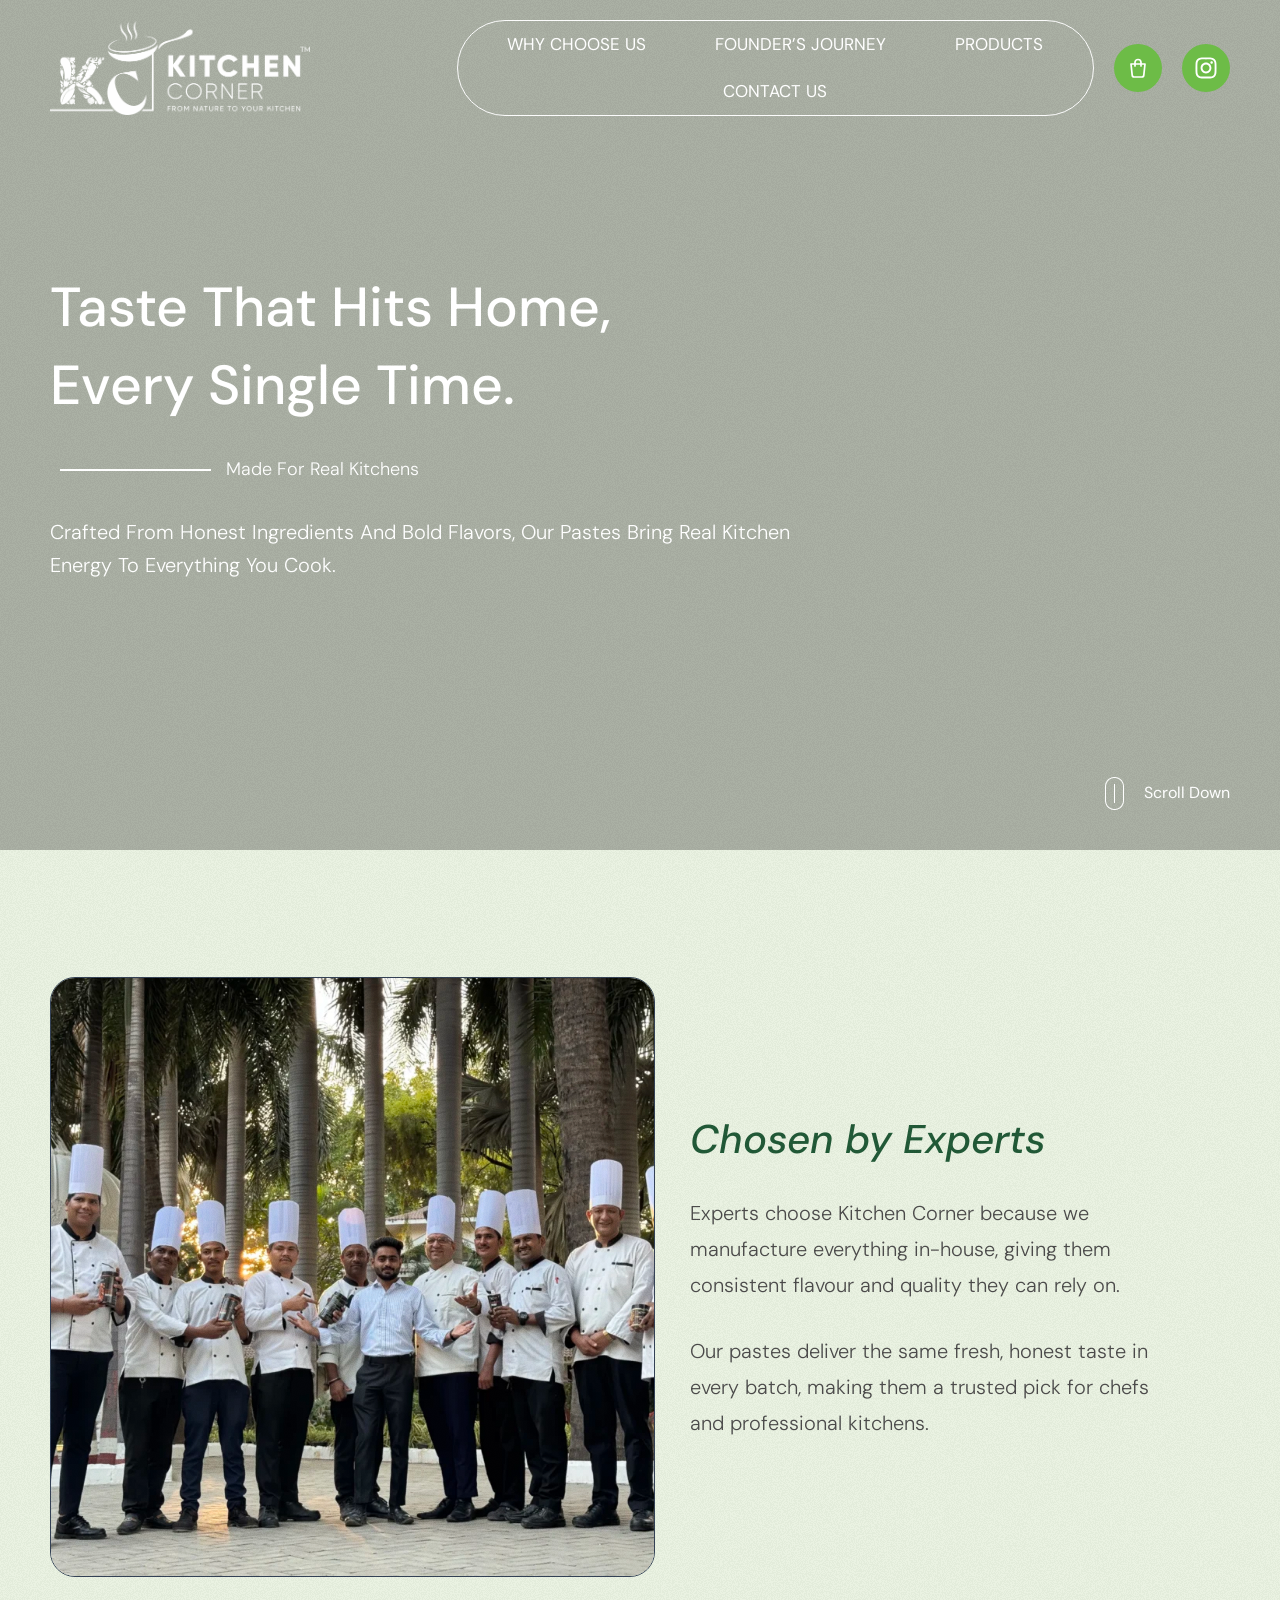
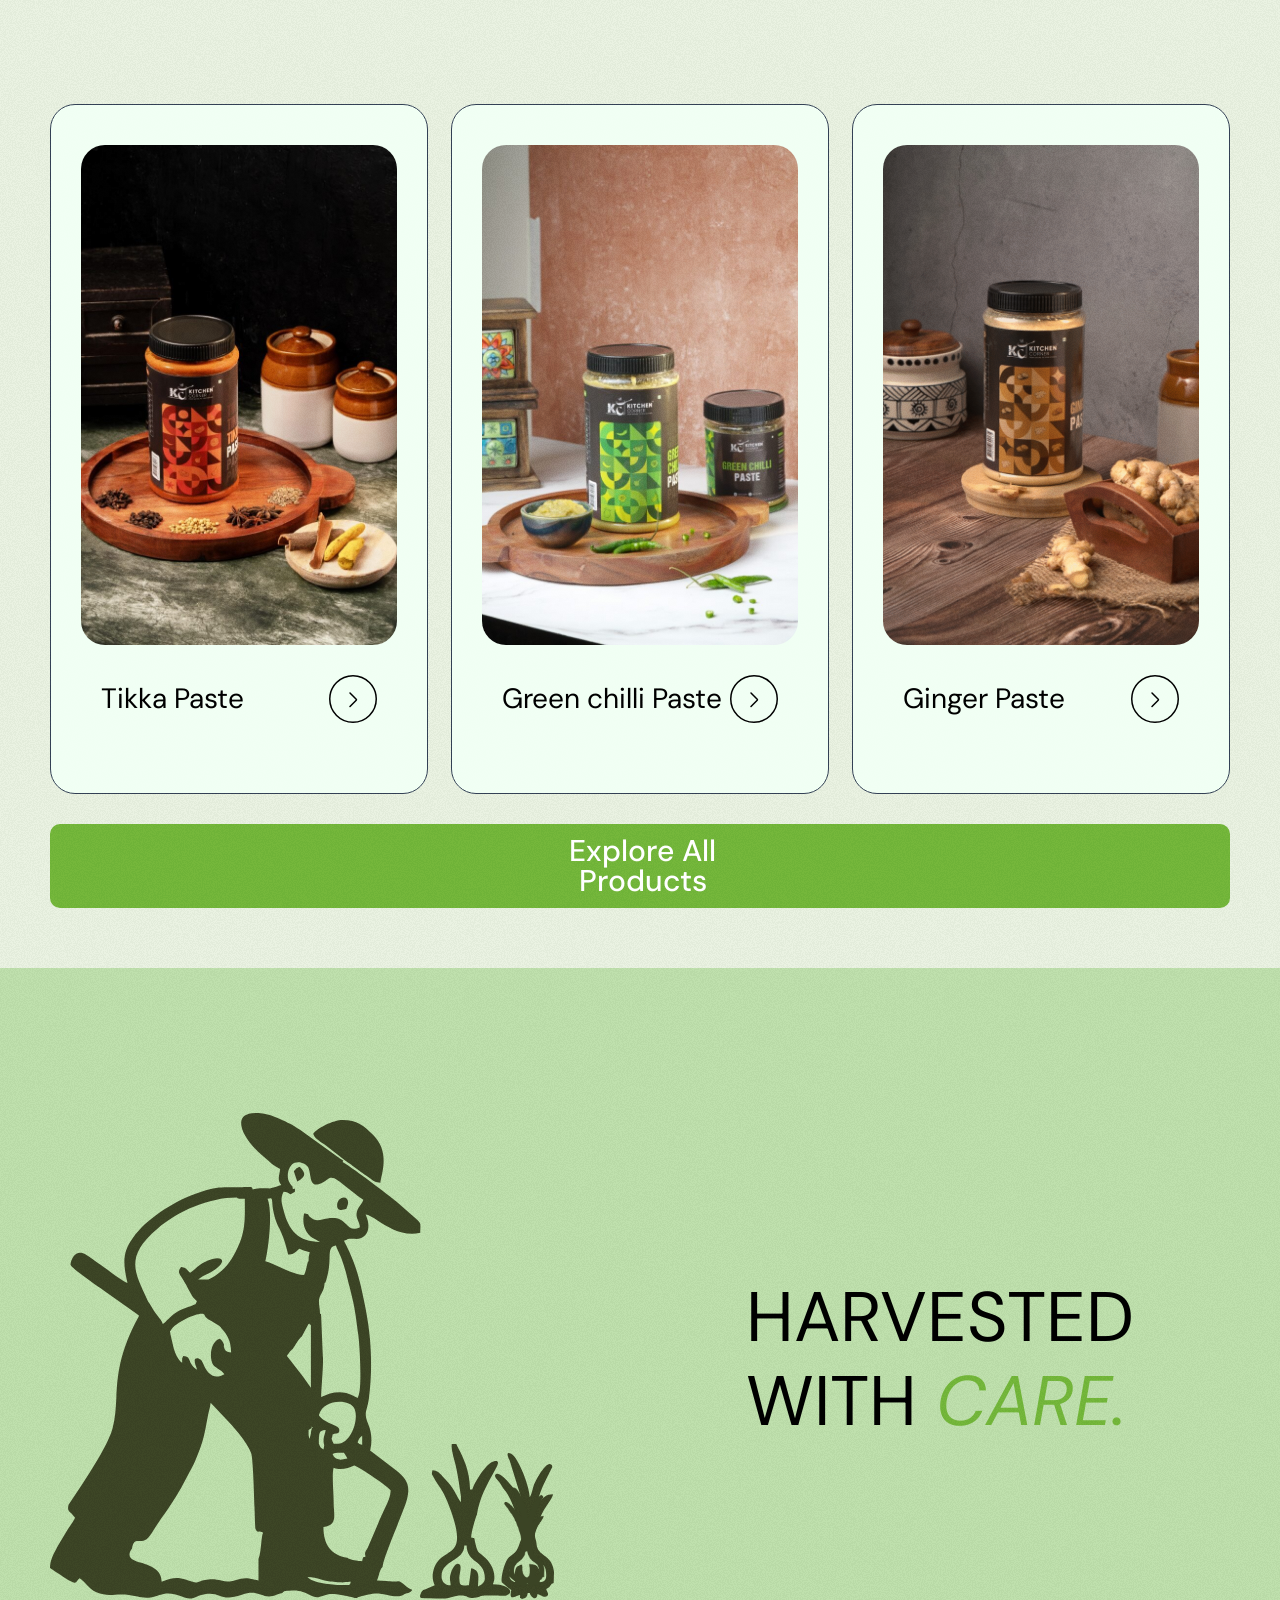
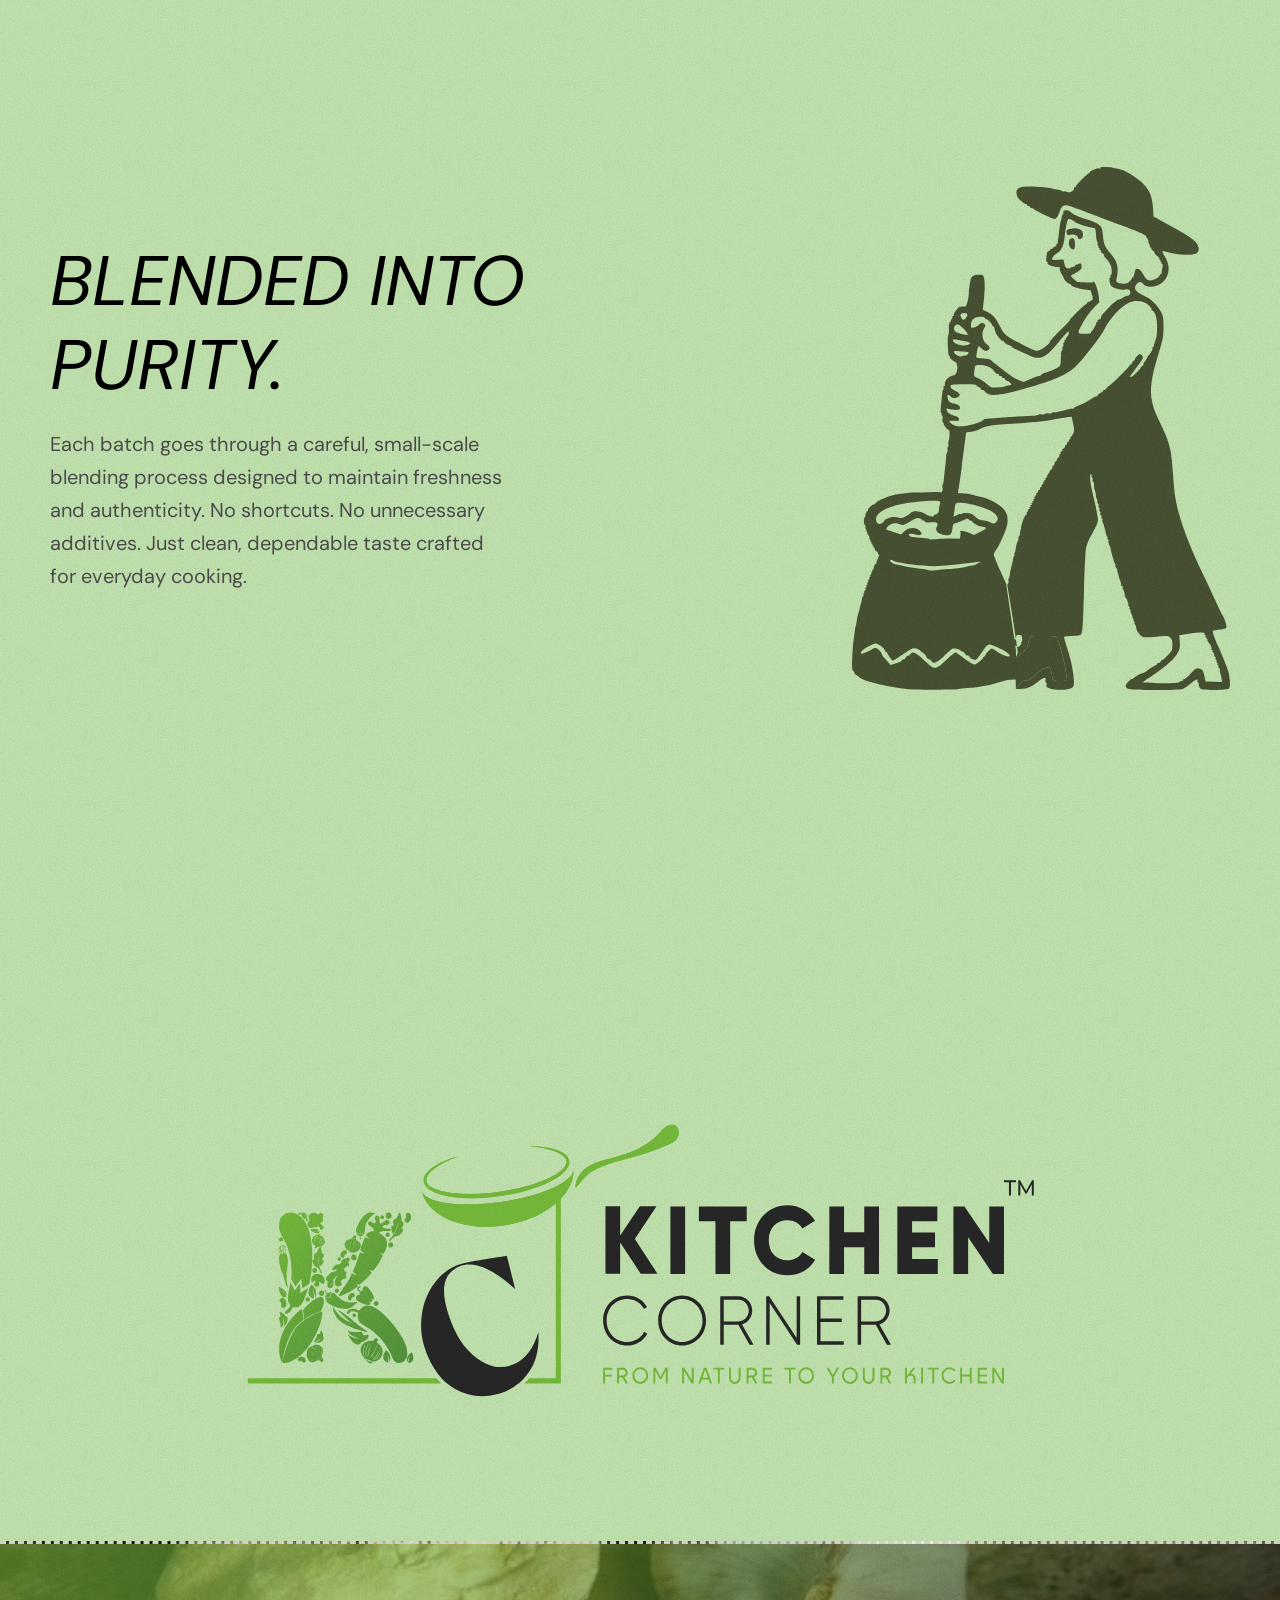
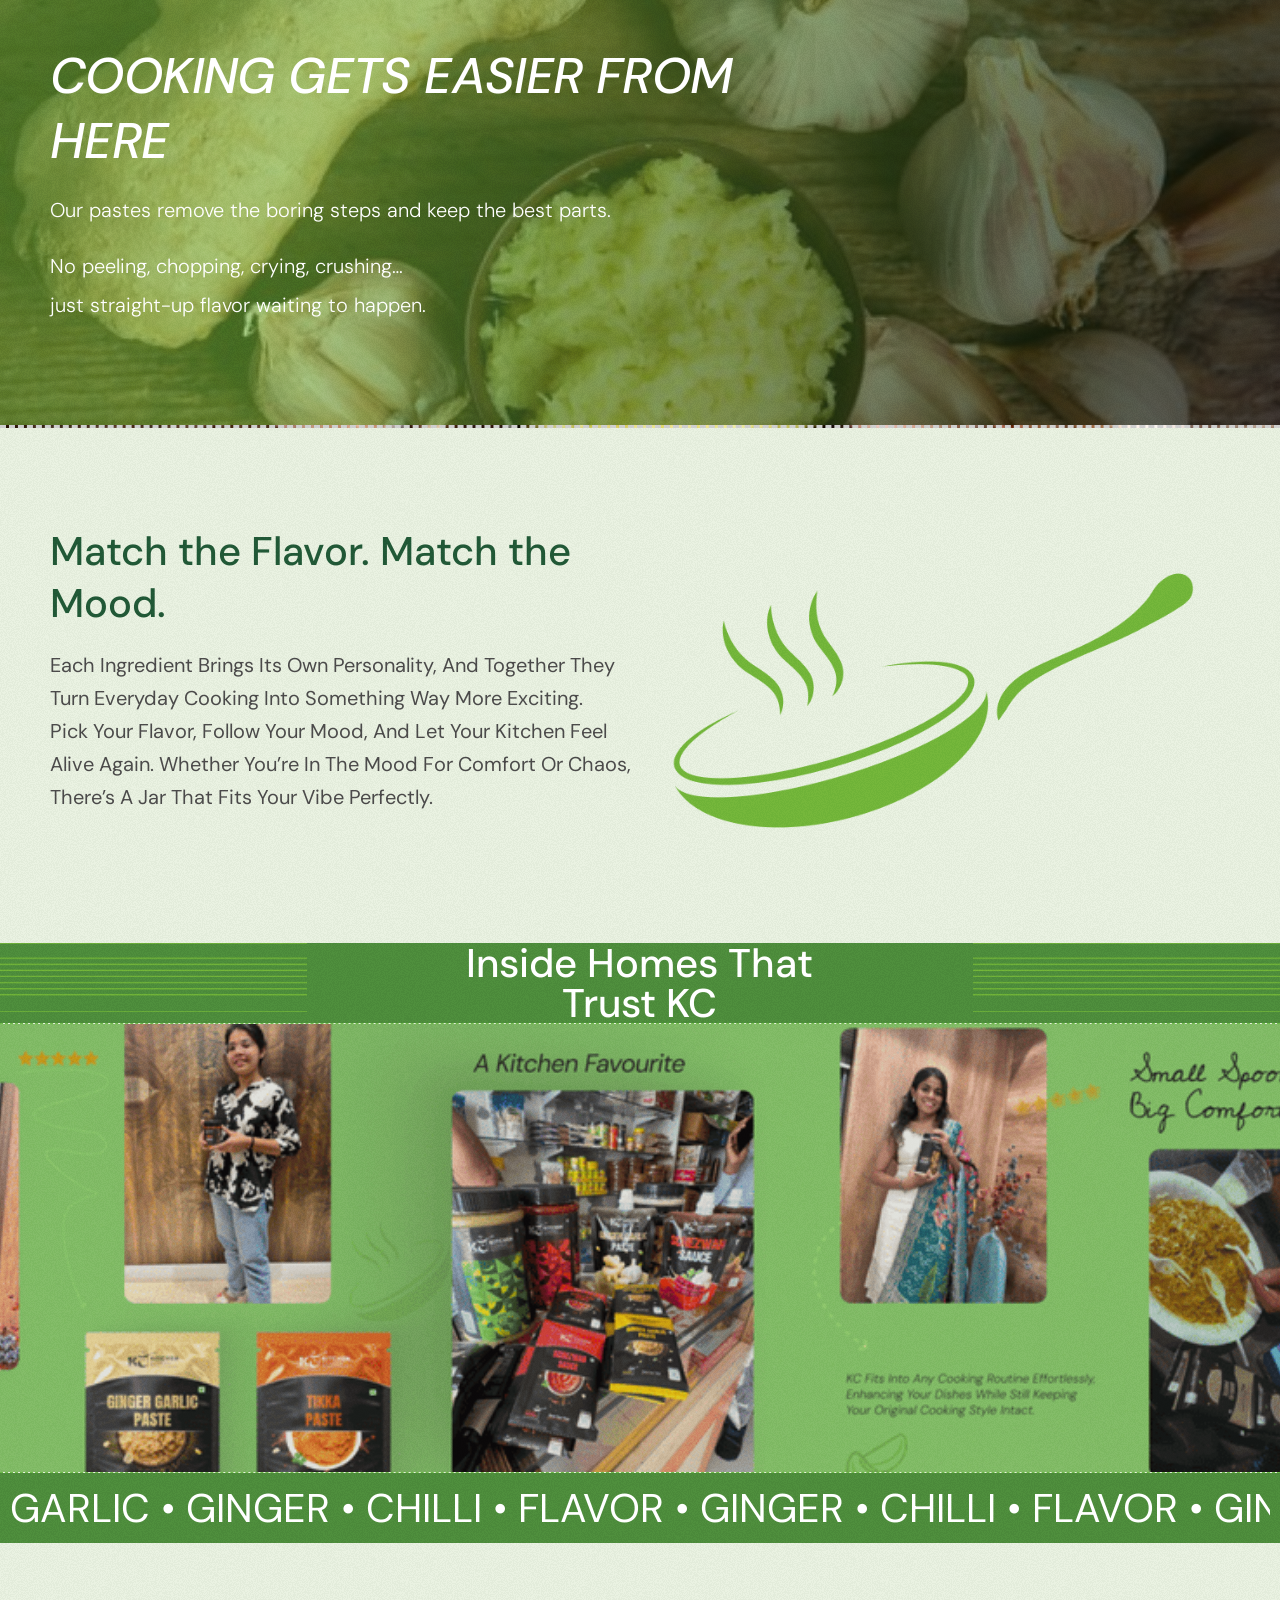
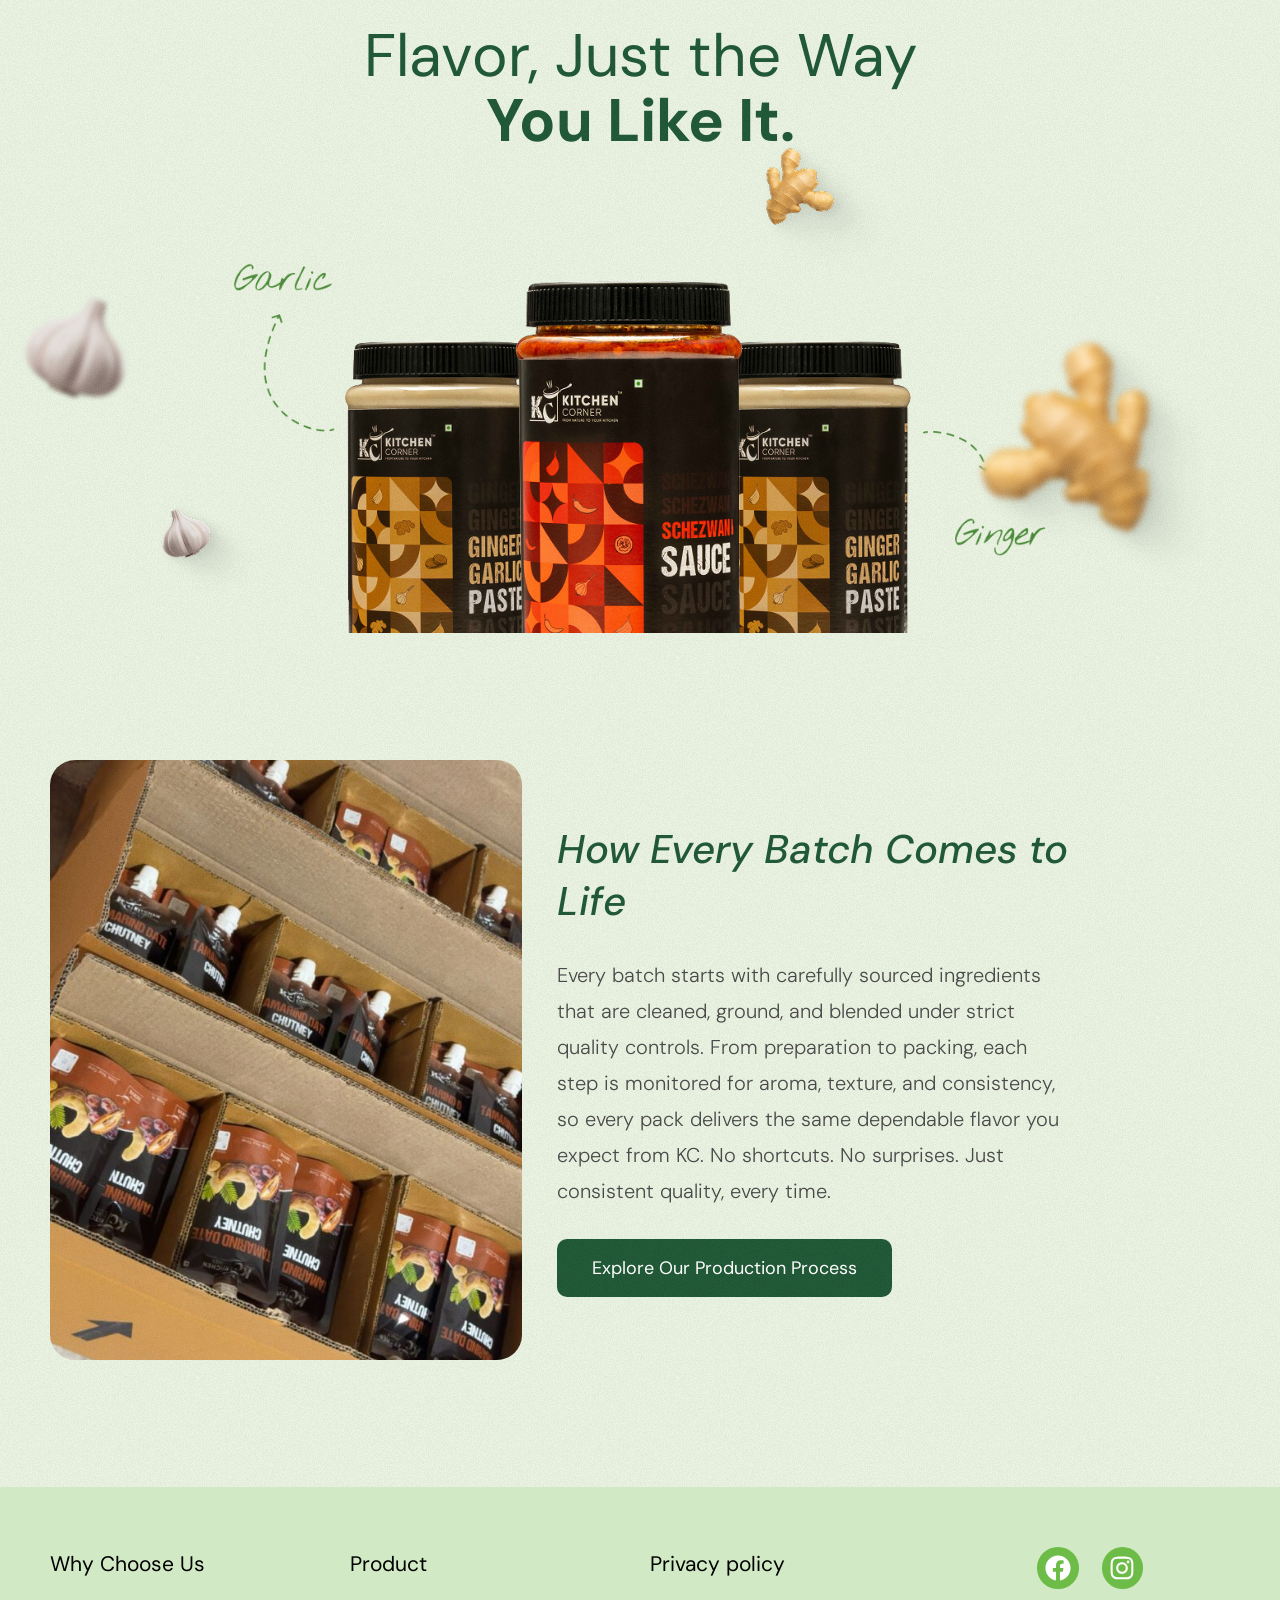
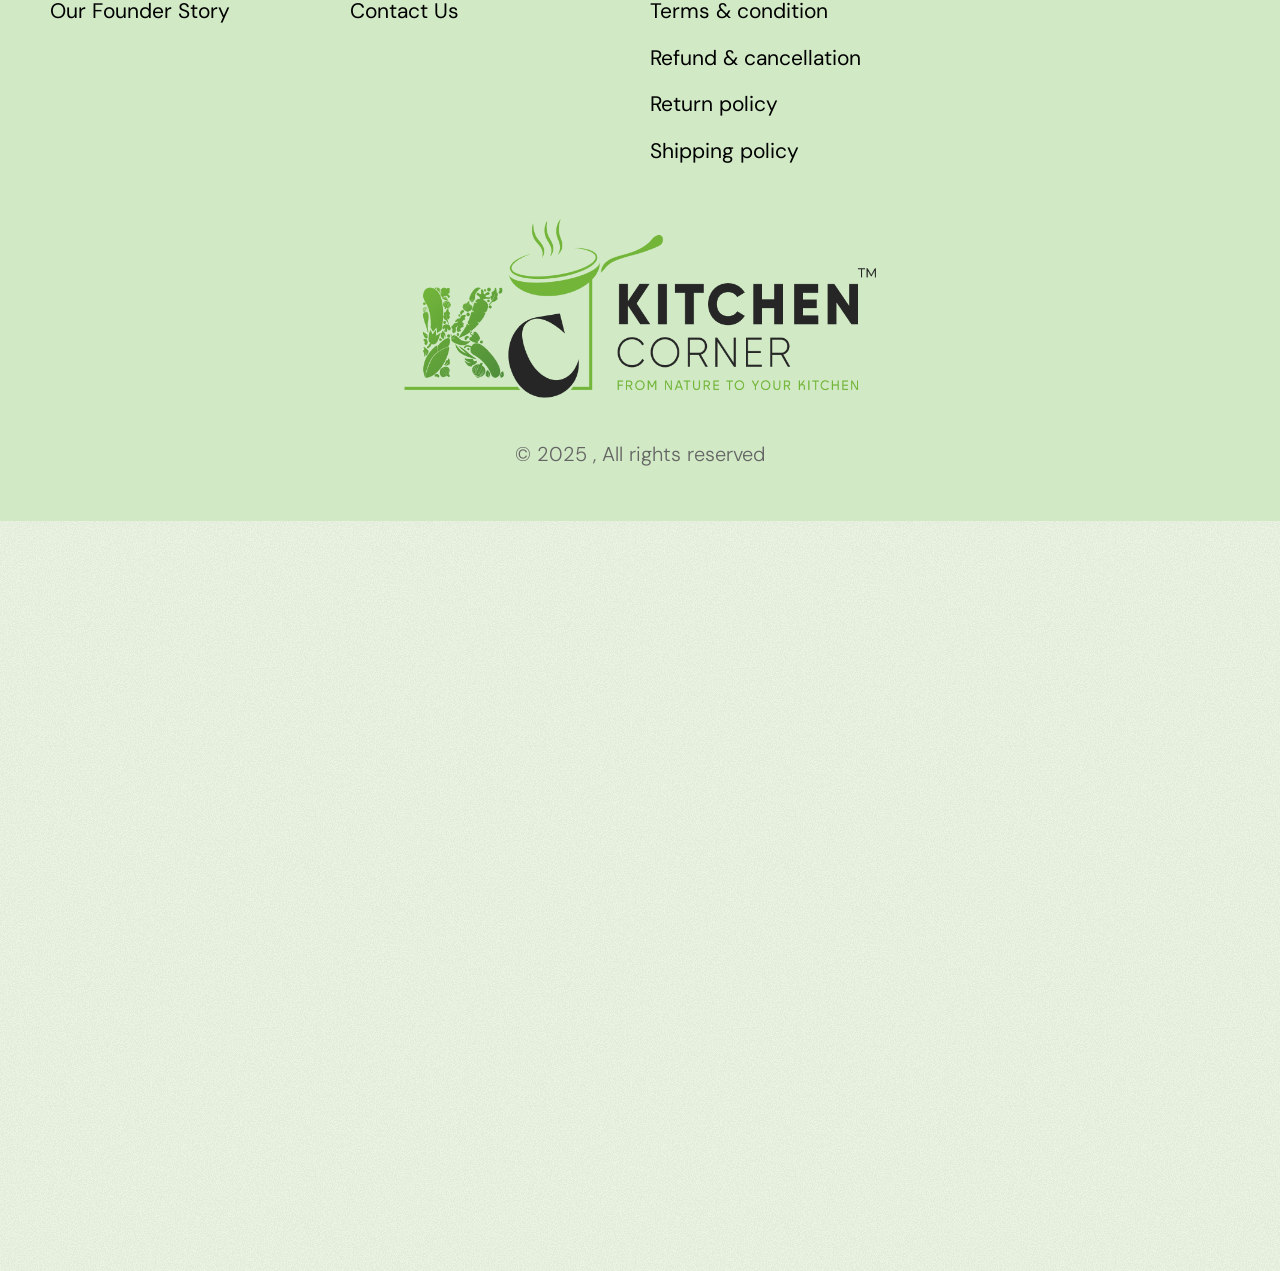
==== index.html @ a0764abd "Add WooCommerce storefront and store policy pages - Products load from the WooCommerce Store API at " ====
<!DOCTYPE html>
<html lang="en-US">
<head>
<meta charset="UTF-8">
<meta name="viewport" content="width=device-width, initial-scale=1">
<title>Kitchen Corner | Official My Kitchen Corner Website</title>
<meta name="description" content="Kitchen Corner is the official home of My Kitchen Corner, a brand known for real, honest kitchen essentials. Discover our story, ingredients, and the taste that makes us trusted in every home.">
<meta name="robots" content="index, follow, max-snippet:-1, max-video-preview:-1, max-image-preview:large">
<link rel="canonical" href="https://mykitchencorner.in/">
<meta property="og:url" content="https://mykitchencorner.in/">
<meta property="og:image" content="https://mykitchencorner.in/assets/media/2025/12/IMG_6729-1024x768.webp">
<meta property="og:image:alt" content="Kitchen Corner">
<meta property="og:image:secure_url" content="https://mykitchencorner.in/assets/media/2025/12/IMG_6729-1024x768.webp">
<meta name="twitter:title" content="Kitchen Corner | Official My Kitchen Corner Website">
<meta name="twitter:description" content="Kitchen Corner is the official home of My Kitchen Corner, a brand known for real, honest kitchen essentials. Discover our story, ingredients, and the taste that makes us trusted in every home.">
<meta name="twitter:image" content="https://mykitchencorner.in/assets/media/2025/12/IMG_6729-1024x768.webp">
<meta name="theme-color" content="#215836">
<link rel="manifest" href="/site.webmanifest">
<meta property="og:locale" content="en_US">
<meta property="og:type" content="website">
<meta property="og:title" content="Kitchen Corner | Official My Kitchen Corner Website">
<meta property="og:description" content="Kitchen Corner is the official home of My Kitchen Corner, a brand known for real, honest kitchen essentials. Discover our story, ingredients, and the taste that makes us trusted in every home.">
<meta property="og:site_name" content="Kitchen Corner">
<meta name="twitter:card" content="summary_large_image">
<link rel="icon" href="/assets/media/2025/11/cropped-Frame-1171275894-2-32x32.png" sizes="32x32">
<link rel="icon" href="/assets/media/2025/11/cropped-Frame-1171275894-2-192x192.png" sizes="192x192">
<link rel="apple-touch-icon" href="/assets/media/2025/11/cropped-Frame-1171275894-2-180x180.png">
<link rel="stylesheet" href="/assets/css/ga-fonts.css">
<link rel="stylesheet" href="/assets/css/ga-base.css">
<link rel="stylesheet" href="/assets/css/ga-home.css">
<link rel="stylesheet" href="/assets/css/ga-shop.css?v=1">
<script type="application/ld+json">{"@context":"https://schema.org","@graph":[{"@type":"Organization","@id":"https://mykitchencorner.in/#organization","name":"Kitchen Corner","alternateName":"My Kitchen Corner","url":"https://mykitchencorner.in/","logo":{"@type":"ImageObject","@id":"https://mykitchencorner.in/#logo","url":"https://mykitchencorner.in/assets/media/2025/09/Layer_x0020_1.png","contentUrl":"https://mykitchencorner.in/assets/media/2025/09/Layer_x0020_1.png","width":787,"height":299,"caption":"Kitchen Corner"},"image":{"@id":"https://mykitchencorner.in/#logo"},"email":"info@mykitchencorner.in","telephone":"+91 90812 71119","sameAs":["https://www.instagram.com/kitchencorner.in/"]},{"@type":"WebSite","@id":"https://mykitchencorner.in/#website","url":"https://mykitchencorner.in/","name":"Kitchen Corner","description":"Kitchen Corner is the official home of My Kitchen Corner, a brand known for real, honest kitchen essentials. Discover our story, ingredients, and the taste that makes us trusted in every home.","publisher":{"@id":"https://mykitchencorner.in/#organization"},"inLanguage":"en-US"},{"@type":"WebPage","@id":"https://mykitchencorner.in/#webpage","url":"https://mykitchencorner.in/","name":"Kitchen Corner | Official My Kitchen Corner Website","description":"Kitchen Corner is the official home of My Kitchen Corner, a brand known for real, honest kitchen essentials. Discover our story, ingredients, and the taste that makes us trusted in every home.","isPartOf":{"@id":"https://mykitchencorner.in/#website"},"about":{"@id":"https://mykitchencorner.in/#organization"},"primaryImageOfPage":{"@type":"ImageObject","url":"https://mykitchencorner.in/assets/media/2025/12/IMG_6729-1024x768.webp"},"inLanguage":"en-US"}]}</script>
</head>
<body class="ga-body ga-home">
<a class="ga-skip-link" href="#ga-content">Skip to content</a>

<div class="ga-page" id="ga-page">

  <!-- ===================== HEADER ===================== -->
    <header class="ga-header" id="ga-masthead">
    <p class="ga-sr-only"><a href="/" rel="home" title="Kitchen Corner">Kitchen Corner</a></p>
    <div class="ga-header-bar">

      <div class="ga-header-left">
        <div class="ga-logo" id="ga-logo-slot">
          <a href="/">
            <img src="/assets/media/2025/08/kc.png" alt="KC Full White" width="566" height="205" fetchpriority="high" decoding="async">
          </a>
        </div>
      </div>

      <div class="ga-header-right">

        <!-- mobile flyout trigger -->
        <div class="ga-burger">
          <div class="ga-burger-btn" role="button" tabindex="0" aria-label="Menu Toggle" aria-expanded="false" aria-controls="ga-flyout">
            <svg aria-hidden="true" viewBox="0 0 448 512" xmlns="http://www.w3.org/2000/svg"><path d="M432 416H16a16 16 0 0 0-16 16v32a16 16 0 0 0 16 16h416a16 16 0 0 0 16-16v-32a16 16 0 0 0-16-16zm0-128H16a16 16 0 0 0-16 16v32a16 16 0 0 0 16 16h416a16 16 0 0 0 16-16v-32a16 16 0 0 0-16-16zm0-128H16a16 16 0 0 0-16 16v32a16 16 0 0 0 16 16h416a16 16 0 0 0 16-16v-32a16 16 0 0 0-16-16zm0-128H16A16 16 0 0 0 0 48v32a16 16 0 0 0 16 16h416a16 16 0 0 0 16-16V48a16 16 0 0 0-16-16z"></path></svg>
          </div>
        </div>

        <!-- desktop / tablet nav -->
        <nav class="ga-nav ga-hide-mobile" aria-label="Primary">
          <div class="ga-nav-inner">
          <div class="ga-nav-toggle" role="button" tabindex="0" aria-label="Menu Toggle" aria-expanded="false">
            <span class="ga-sr-only">Menu</span>
            <svg aria-hidden="true" viewBox="0 0 448 512" xmlns="http://www.w3.org/2000/svg"><path d="M432 416H16a16 16 0 0 0-16 16v32a16 16 0 0 0 16 16h416a16 16 0 0 0 16-16v-32a16 16 0 0 0-16-16zm0-128H16a16 16 0 0 0-16 16v32a16 16 0 0 0 16 16h416a16 16 0 0 0 16-16v-32a16 16 0 0 0-16-16zm0-128H16a16 16 0 0 0-16 16v32a16 16 0 0 0 16 16h416a16 16 0 0 0 16-16v-32a16 16 0 0 0-16-16zm0-128H16A16 16 0 0 0 0 48v32a16 16 0 0 0 16 16h416a16 16 0 0 0 16-16V48a16 16 0 0 0-16-16z"></path></svg>
          </div>
          <ul class="ga-nav-list" id="ga-menu-main">
            <li class="ga-nav-item" data-ga-page="why-choose-us"><a class="ga-nav-link" href="/why-choose-us/">Why Choose Us</a></li>
            <li class="ga-nav-item" data-ga-page="our-founders-journey"><a class="ga-nav-link" href="/our-founders-journey/">Founder&#8217;s Journey</a></li>
            <li class="ga-nav-item" data-ga-page="products"><a class="ga-nav-link" href="/products/">Products</a></li>
            <li class="ga-nav-item" data-ga-page="contact-us"><a class="ga-nav-link" href="/contact-us/">Contact Us</a></li>
          </ul>
          </div>
        </nav>

        <button class="ga-cart-btn" type="button" data-ga-cart-open aria-controls="ga-cart" aria-expanded="false" aria-label="Cart">
          <svg aria-hidden="true" viewBox="0 0 24 24" stroke-width="1.7" stroke-linecap="round" stroke-linejoin="round"><path d="M5 8h14l-1.2 11.1a2 2 0 0 1-2 1.9H8.2a2 2 0 0 1-2-1.9L5 8z"></path><path d="M9 10V6.5a3 3 0 0 1 6 0V10"></path></svg>
          <span class="ga-cart-count" data-ga-cart-count hidden>0</span>
        </button>

        <a class="ga-ig-btn" href="https://www.instagram.com/kitchencorner.in/" aria-label="Instagram">
          <svg aria-hidden="true" viewBox="0 0 448 512" xmlns="http://www.w3.org/2000/svg"><path d="M224.1 141c-63.6 0-114.9 51.3-114.9 114.9s51.3 114.9 114.9 114.9S339 319.5 339 255.9 287.7 141 224.1 141zm0 189.6c-41.1 0-74.7-33.5-74.7-74.7s33.5-74.7 74.7-74.7 74.7 33.5 74.7 74.7-33.6 74.7-74.7 74.7zm146.4-194.3c0 14.9-12 26.8-26.8 26.8-14.9 0-26.8-12-26.8-26.8s12-26.8 26.8-26.8 26.8 12 26.8 26.8zm76.1 27.2c-1.7-35.9-9.9-67.7-36.2-93.9-26.2-26.2-58-34.4-93.9-36.2-37-2.1-147.9-2.1-184.9 0-35.8 1.7-67.6 9.9-93.9 36.1s-34.4 58-36.2 93.9c-2.1 37-2.1 147.9 0 184.9 1.7 35.9 9.9 67.7 36.2 93.9s58 34.4 93.9 36.2c37 2.1 147.9 2.1 184.9 0 35.9-1.7 67.7-9.9 93.9-36.2 26.2-26.2 34.4-58 36.2-93.9 2.1-37 2.1-147.8 0-184.8zM398.8 388c-7.8 19.6-22.9 34.7-42.6 42.6-29.5 11.7-99.5 9-132.1 9s-102.7 2.6-132.1-9c-19.6-7.8-34.7-22.9-42.6-42.6-11.7-29.5-9-99.5-9-132.1s-2.6-102.7 9-132.1c7.8-19.6 22.9-34.7 42.6-42.6 29.5-11.7 99.5-9 132.1-9s102.7-2.6 132.1 9c19.6 7.8 34.7 22.9 42.6 42.6 11.7 29.5 9 99.5 9 132.1s2.7 102.7-9 132.1z"></path></svg>
        </a>

      </div>
    </div>
  </header>

  <!-- mobile flyout drawer -->
  <div class="ga-flyout-overlay" aria-hidden="true"></div>
  <aside class="ga-flyout" id="ga-flyout" aria-hidden="true" aria-label="Mobile menu">
    <div class="ga-flyout-close" role="button" tabindex="0" aria-label="Close menu">
      <svg aria-hidden="true" viewBox="0 0 512 512" xmlns="http://www.w3.org/2000/svg"><path d="M464 32H48C21.5 32 0 53.5 0 80v352c0 26.5 21.5 48 48 48h416c26.5 0 48-21.5 48-48V80c0-26.5-21.5-48-48-48zm0 394c0 3.3-2.7 6-6 6H54c-3.3 0-6-2.7-6-6V86c0-3.3 2.7-6 6-6h404c3.3 0 6 2.7 6 6v340zM356.5 194.6L295.1 256l61.4 61.4c4.6 4.6 4.6 12.1 0 16.8l-22.3 22.3c-4.6 4.6-12.1 4.6-16.8 0L256 295.1l-61.4 61.4c-4.6 4.6-12.1 4.6-16.8 0l-22.3-22.3c-4.6-4.6-4.6-12.1 0-16.8l61.4-61.4-61.4-61.4c-4.6-4.6-4.6-12.1 0-16.8l22.3-22.3c4.6-4.6 12.1-4.6 16.8 0l61.4 61.4 61.4-61.4c4.6-4.6 12.1-4.6 16.8 0l22.3 22.3c4.7 4.6 4.7 12.1 0 16.8z"></path></svg>
    </div>
    <nav aria-label="Mobile">
      <ul class="ga-flyout-list" id="ga-menu-flyout">
        <li data-ga-page="why-choose-us"><a href="/why-choose-us/">Why Choose Us</a></li>
        <li data-ga-page="our-founders-journey"><a href="/our-founders-journey/">Founder&#8217;s Journey</a></li>
        <li data-ga-page="products"><a href="/products/">Products</a></li>
        <li data-ga-page="contact-us"><a href="/contact-us/">Contact Us</a></li>
      </ul>
    </nav>
  </aside>


  <div class="ga-content" id="ga-content">
    <main class="ga-main" id="ga-main">

      <!-- ============ 1. HERO ============ -->
      <section class="ga-sec ga-hero">
        <div class="ga-hero-video-wrap">
          <video class="ga-hero-video" autoplay loop muted playsinline preload="auto"
                 src="/assets/media/2025/12/kitchen-corner-01-1.mp4" role="presentation"></video>
        </div>
        <div class="ga-sec-inner ga-hero-inner">
          <div class="ga-hero-copy">
            <h1 class="ga-hero-title">Taste That Hits Home, Every Single Time.</h1>
            <div class="ga-hero-tag">
              <div class="ga-hero-rule"><span></span></div>
              <div class="ga-hero-tagtext"><p>Made For Real Kitchens</p></div>
            </div>
            <div class="ga-hero-lead"><p><span>Crafted from honest ingredients and bold flavors, our pastes bring real kitchen energy to everything you cook.</span></p></div>
          </div>
          <div class="ga-hero-scroll">
            <div class="ga-hero-scroll-inner">
              <img src="/assets/media/2025/11/Group-1171275891.png" alt="Scroll Down" width="19" height="33" decoding="async">
              <p>Scroll Down</p>
            </div>
          </div>
        </div>
      </section>

      <!-- ============ 2. CHOSEN BY EXPERTS ============ -->
      <section class="ga-sec ga-experts">
        <div class="ga-sec-inner ga-experts-inner">
          <div class="ga-experts-media">
            <img src="/assets/media/2025/12/IMG_6729-1024x768.webp" alt="" width="1024" height="768" decoding="async">
          </div>
          <div class="ga-experts-copy">
            <h2>Chosen by Experts</h2>
            <p>Experts choose Kitchen Corner because we manufacture everything in-house, giving them consistent flavour and quality they can rely on.</p>
            <p>Our pastes deliver the same fresh, honest taste in every batch, making them a trusted pick for chefs and professional kitchens.</p>
          </div>
        </div>
      </section>

      <!-- ============ 3. PRODUCT CARDS ============ -->
      <section class="ga-sec ga-products">
        <div class="ga-sec-inner ga-products-inner">
          <div class="ga-product-row">

            <div class="ga-product-card">
              <div class="ga-product-media">
                <img src="/assets/media/2025/11/DSC08275-copy-min-683x1024.jpg" alt="Tikka Paste - P" width="683" height="1024" loading="lazy" decoding="async">
              </div>
              <div class="ga-product-foot">
                <div class="ga-product-name ga-heading">Tikka Paste</div>
                <a href="/products/" aria-label="Tikka Paste">
                  <img src="/assets/media/2025/09/Frame-179.svg" alt="Following Icon" width="32" height="32" loading="lazy" decoding="async">
                </a>
              </div>
            </div>

            <div class="ga-product-card">
              <div class="ga-product-media">
                <img src="/assets/media/2025/11/photo-2-683x1024.jpg" alt="Green Chilli Paste - P" width="683" height="1024" loading="lazy" decoding="async">
              </div>
              <div class="ga-product-foot">
                <div class="ga-product-name ga-heading">Green chilli Paste</div>
                <a href="/products/" aria-label="Green chilli Paste">
                  <img src="/assets/media/2025/09/Frame-179.svg" alt="Following Icon" width="32" height="32" loading="lazy" decoding="async">
                </a>
              </div>
            </div>

            <div class="ga-product-card">
              <div class="ga-product-media">
                <img src="/assets/media/2025/11/download-17-682x1024.png" alt="Ginger Paste - P" width="682" height="1024" loading="lazy" decoding="async">
              </div>
              <div class="ga-product-foot">
                <div class="ga-product-name ga-heading">Ginger Paste</div>
                <a href="/products/" aria-label="Ginger Paste">
                  <img src="/assets/media/2025/09/Frame-179.svg" alt="Following Icon" width="32" height="32" loading="lazy" decoding="async">
                </a>
              </div>
            </div>

            <div class="ga-product-card ga-hide-desktop ga-hide-tablet">
              <div class="ga-product-media">
                <img src="/assets/media/2025/11/photo-4-683x1024.jpg" alt="Red Chilly Paste - P" width="683" height="1024" loading="lazy" decoding="async">
              </div>
              <div class="ga-product-foot">
                <div class="ga-product-name ga-heading">Red chilli Paste</div>
                <a href="/products/" aria-label="Red chilli Paste">
                  <img src="/assets/media/2025/09/Frame-179.svg" alt="Following Icon" width="32" height="32" loading="lazy" decoding="async">
                </a>
              </div>
            </div>

          </div>

          <div class="ga-shadow-btn" id="ga-shadow-btn">
            <a class="ga-btn" href="/products/"><span>Explore All Products</span></a>
          </div>
        </div>
      </section>

      <!-- ============ 3b. THE STORY BEHIND THE FLAVOR (disabled on all breakpoints) ============ -->
      <section class="ga-sec ga-storyline ga-hide-all">
        <div class="ga-storyline-row">
          <div class="ga-storyline-rule ga-hide-mobile">
            <img src="/assets/media/2025/11/Group-7649.png" alt="Horizontal Lines" width="399" height="89" loading="lazy" decoding="async">
          </div>
          <div class="ga-storyline-copy">
            <div class="ga-storyline-kicker">The Story Behind The Flavor</div>
            <div class="ga-storyline-title">Our Founder&#8217;s Story</div>
          </div>
          <div class="ga-storyline-rule ga-hide-mobile">
            <img src="/assets/media/2025/11/Group-7649.png" alt="Horizontal Lines" width="399" height="89" loading="lazy" decoding="async">
          </div>
        </div>
      </section>

      <!-- ============ 3c. TIMELINE TABS (disabled on all breakpoints) ============ -->
      <section class="ga-sec ga-timeline ga-hide-all">
        <div class="ga-sec-inner ga-timeline-inner">
          <div class="ga-tabs" data-ga-tabs>
            <div class="ga-tabs-head" role="tablist">
              <button class="ga-tab-title ga-is-active" role="tab" aria-selected="true" aria-controls="ga-tab-1" id="ga-tabbtn-1" data-ga-tab="1"><span>2019</span></button>
              <button class="ga-tab-title" role="tab" aria-selected="false" aria-controls="ga-tab-2" id="ga-tabbtn-2" data-ga-tab="2" tabindex="-1"><span>2020</span></button>
              <button class="ga-tab-title" role="tab" aria-selected="false" aria-controls="ga-tab-3" id="ga-tabbtn-3" data-ga-tab="3" tabindex="-1"><span>2021</span></button>
              <button class="ga-tab-title" role="tab" aria-selected="false" aria-controls="ga-tab-4" id="ga-tabbtn-4" data-ga-tab="4" tabindex="-1"><span>2022-2024</span></button>
              <button class="ga-tab-title" role="tab" aria-selected="false" aria-controls="ga-tab-5" id="ga-tabbtn-5" data-ga-tab="5" tabindex="-1"><span>2025</span></button>
            </div>
            <div class="ga-tabs-body">
              <div class="ga-tab-panel ga-is-active" id="ga-tab-1" role="tabpanel" aria-labelledby="ga-tabbtn-1">
                <div class="ga-tl-card">
                  <div class="ga-tl-copy">
                    <h2>The First Batch</h2>
                    <p>Ashray created the very first ginger garlic paste in his home kitchen, testing small batches, tweaking recipes, and learning what real consistency means.</p>
                  </div>
                  <div class="ga-tl-year ga-hide-mobile">2019</div>
                  <div class="ga-tl-media"><img src="/assets/media/2025/11/photo-2-683x1024.jpg" alt="Green Chilli Paste - P" width="683" height="1024" loading="lazy" decoding="async"></div>
                </div>
              </div>
              <div class="ga-tab-panel" id="ga-tab-2" role="tabpanel" aria-labelledby="ga-tabbtn-2">
                <div class="ga-tl-card">
                  <div class="ga-tl-copy">
                    <h2>The Street-to-Store Hustle</h2>
                    <p>He walked store to store across Rajkot, pitching samples and building trust the hard way. Every yes came from effort, not branding.</p>
                  </div>
                  <div class="ga-tl-year ga-hide-mobile">2020</div>
                  <div class="ga-tl-media"><img src="/assets/media/2025/11/photo-2-683x1024.jpg" alt="Green Chilli Paste - P" width="683" height="1024" loading="lazy" decoding="async"></div>
                </div>
              </div>
              <div class="ga-tab-panel" id="ga-tab-3" role="tabpanel" aria-labelledby="ga-tabbtn-3">
                <div class="ga-tl-card">
                  <div class="ga-tl-copy">
                    <h2>Forty Stores, One Foundation</h2>
                    <p>Retailers began stocking the product regularly. Not because of packaging, but because the flavour stayed reliable every single time.</p>
                  </div>
                  <div class="ga-tl-year ga-hide-mobile">2021</div>
                  <div class="ga-tl-media"><img src="/assets/media/2025/11/photo-2-683x1024.jpg" alt="Green Chilli Paste - P" width="683" height="1024" loading="lazy" decoding="async"></div>
                </div>
              </div>
              <div class="ga-tab-panel" id="ga-tab-4" role="tabpanel" aria-labelledby="ga-tabbtn-4">
                <div class="ga-tl-card">
                  <div class="ga-tl-copy">
                    <h2>Building From Scratch</h2>
                    <p>From sourcing to manufacturing, every step was learned hands-on. No shortcuts, no outsourcing, only trial, error, and steady progress.</p>
                  </div>
                  <div class="ga-tl-year ga-hide-mobile">2022&#8211;24</div>
                  <div class="ga-tl-media"><img src="/assets/media/2025/11/photo-2-683x1024.jpg" alt="Green Chilli Paste - P" width="683" height="1024" loading="lazy" decoding="async"></div>
                </div>
              </div>
              <div class="ga-tab-panel" id="ga-tab-5" role="tabpanel" aria-labelledby="ga-tabbtn-5">
                <div class="ga-tl-card">
                  <div class="ga-tl-copy">
                    <h2>Kitchen Corner Is Born</h2>
                    <p>The dream turned into a brand. Clean ingredients, consistent taste, and a commitment to real flavour became the identity people trust today.</p>
                  </div>
                  <div class="ga-tl-year ga-hide-mobile">2025</div>
                  <div class="ga-tl-media"><img src="/assets/media/2025/11/photo-2-683x1024.jpg" alt="Green Chilli Paste - P" width="683" height="1024" loading="lazy" decoding="async"></div>
                </div>
              </div>
            </div>
          </div>
        </div>
      </section>

      <!-- ============ 4. HARVESTED / BLENDED ============ -->
      <section class="ga-sec" id="ga-journey">
        <div class="ga-sec-inner ga-journey-inner">

          <div class="ga-journey-row">
            <div class="ga-journey-art">
              <div class="ga-journey-fig"><svg class="ga-svg-farmer" width="504" height="486" viewBox="0 0 504 486" fill="none" xmlns="http://www.w3.org/2000/svg"> <path fill-rule="evenodd" clip-rule="evenodd" d="M154.614 202.282C154.174 201.286 153.952 200.785 151.525 200.785C144.953 200.785 125.863 209.347 121.066 216.939C120.469 217.884 120.148 218.06 120.01 218.137C119.97 218.158 119.946 218.172 119.934 218.193C119.914 218.227 119.929 218.282 119.969 218.426C120.057 218.742 120.265 219.49 120.49 221.403L123.744 235.418C125.389 240.756 128.322 247.228 132.157 249.798C132.157 248.863 132.142 248.156 132.13 247.597C132.108 246.614 132.096 246.087 132.197 245.584C132.313 245.006 132.576 244.458 133.142 243.28L133.297 242.959C138.044 243.354 138.736 245.123 139.747 247.71C140.691 250.124 141.913 253.25 146.968 256.637C146.7 255.486 146.331 254.416 145.968 253.363C145.319 251.48 144.689 249.652 144.689 247.518C144.689 244.426 148.719 244.884 150.863 246.859C151.847 247.764 152.653 249.563 153.577 251.623C154.816 254.386 156.265 257.617 158.632 259.785C164.297 264.976 168.629 264.204 174.311 261.196C172.262 258.135 169.962 256.83 167.848 255.632C164.594 253.786 161.785 252.192 161.03 244.829C160.206 236.792 163.194 227.614 169.754 225.861C171.204 226.925 172.11 227.711 173.035 229.493C174.218 231.774 174.139 231.939 173.989 232.254C173.881 232.479 173.737 232.781 173.99 233.983C174.764 237.664 176.589 239.16 181.147 239.539C180.886 227.839 177.683 222.032 171.333 215.162C170.674 214.449 170.49 214.216 170.387 214.087C170.362 214.056 170.342 214.031 170.321 214.006C170.234 213.903 170.134 213.812 169.613 213.342C169.47 213.214 169.291 213.052 169.078 212.859L161.385 208.019C155.991 205.396 155.144 203.481 154.614 202.282ZM192.378 85.751C189.984 85.8853 188.145 85.9885 186.837 84.5231C158.852 84.5231 128.289 97.9723 107.424 115.629C76.5132 141.788 83.741 157.399 94.5427 180.728C95.6624 183.147 96.8206 185.648 97.9787 188.253C99.6629 190.615 100.823 192.578 101.98 194.535C103.024 196.301 104.065 198.064 105.487 200.112C106.211 201.154 107.078 202.233 107.963 203.334C109.99 205.854 112.107 208.488 112.789 211.044C114.852 209.662 116.144 208.301 117.553 206.817C118.416 205.908 119.324 204.953 120.478 203.919C127.288 197.82 133.266 195.739 138.005 194.089C139.81 193.461 141.434 192.896 142.857 192.195C144.538 191.366 145.133 191.334 145.384 191.321C145.457 191.317 145.501 191.314 145.534 191.294C145.583 191.264 145.608 191.195 145.67 191.021C145.793 190.676 146.063 189.92 146.962 188.247L142.959 184.197C142.089 182.94 141.774 182.34 141.353 181.537C141.126 181.103 140.867 180.61 140.473 179.922C139.311 177.893 138.303 176.017 137.319 174.186C136.76 173.144 136.208 172.117 135.64 171.084C133.927 167.969 132.52 165.732 131.444 164.023C128.356 159.115 128.004 158.556 131.018 154.052C135.07 154.39 136.191 155.685 137.58 157.289C138.249 158.062 138.98 158.907 140.132 159.752C142.045 158.47 143.8 156.954 145.571 155.425C148.1 153.241 150.66 151.03 153.751 149.44C172.666 139.708 179.323 148.117 162.465 158.159C160.145 159.54 158.356 160.372 156.728 161.129C153.984 162.405 151.699 163.467 148.107 166.591H158.355C167.879 162.353 176.435 154.446 181.821 145.596C195.032 123.887 194.956 110.908 194.84 91.4635C194.829 89.5942 194.818 87.6651 194.818 85.6628C193.948 85.6628 193.135 85.7085 192.378 85.751ZM89.1124 202.788L86.5857 200.779L52.6209 176.635C48.0348 173.52 21.4267 155.324 20.5072 151.773C21.063 145.088 25.6068 138.189 32.2881 139.99C35.5069 140.857 40.5417 144.554 44.3963 147.384C45.6273 148.288 46.7395 149.104 47.632 149.711C49.1384 150.735 51.7026 152.627 54.727 154.859C62.74 160.773 73.9991 169.082 77.4716 170.01C72.7644 149.795 72.495 139.146 83.1536 124.403C97.6858 104.301 127.439 86.0832 151.376 78.6746C166.049 74.1333 170.486 74.1689 181.004 74.2531C183.628 74.2742 186.631 74.2982 190.266 74.255C193.282 74.2191 195.497 74.1397 197.137 74.0809C200.297 73.9677 201.326 73.9309 201.845 74.4275C202.096 74.6676 202.228 75.0324 202.423 75.5735C202.522 75.8477 202.638 76.1673 202.793 76.5386C206.627 75.0568 211.431 75.1958 216.043 75.3293C217.349 75.3671 218.639 75.4044 219.888 75.4044C223.404 74.8493 225.631 74.0263 228.153 73.0946C229.119 72.7376 230.128 72.3648 231.269 71.9849C227.983 67.3494 228.58 64.5126 229.365 60.7845C229.662 59.3747 229.985 57.8375 230.136 56.0273C223.856 52.7032 221.904 50.9323 219.799 49.0231C219.272 48.5446 218.735 48.0573 218.117 47.5348L212.046 42.2107C188.941 22.9361 177.769 -6.89306 217.486 1.43393C223.085 2.60789 234.747 7.84473 240.056 10.7685C242.887 12.3278 244.63 13.4301 246.672 14.7213C247.655 15.3434 248.708 16.0092 249.986 16.7912L285.787 42.5258C290.86 46.2138 292.83 47.3077 293.444 47.6485C293.618 47.7453 293.683 47.7814 293.678 47.7988C293.675 47.8091 293.648 47.8129 293.605 47.819C293.39 47.8495 292.772 47.9368 292.802 49.1883C298.088 51.3414 342.346 84.7897 346.631 88.7947L366.032 105.86C368.506 108.216 369.624 109.281 370.099 110.58C370.491 111.651 370.447 112.88 370.367 115.123C370.323 116.351 370.268 117.883 370.268 119.858C353.24 123.827 338.511 114.493 327.888 107.761C322.763 104.513 318.593 101.871 315.583 101.621C321.699 114.374 317.832 126.581 304.676 125.865C298.616 125.536 298.326 125.743 297.483 126.343C296.973 126.707 296.26 127.216 293.936 127.836C301.183 141.538 307.182 156.485 310.941 173.514C314.574 189.969 318.705 208.841 320.065 227.076C321.671 248.6 321.443 265.623 318.828 286.1C318.352 289.825 317.602 292.441 316.963 294.672C315.585 299.479 314.718 302.505 318.2 311.009C321.592 319.294 322.443 327.672 320.14 337.564L346.008 357.276C356.22 365.866 360.899 371.172 356.863 386.842C355.788 391.014 351.786 401.028 347.336 412.16C340.675 428.822 333.014 447.988 332.672 453.821C330.791 455.276 329.696 459.024 328.686 462.483C328.129 464.388 327.598 466.206 326.975 467.504C329.98 467.504 333.322 467.809 336.425 468.092C339.822 468.402 342.934 468.686 345 468.515C345.991 468.433 346.96 468.347 347.927 468.261L347.938 468.26C349.959 468.08 352.356 470.031 354.94 472.134C357.235 474.002 359.679 475.991 362.14 476.715C361.878 477.669 361.085 479.301 356.902 480.348C355.369 480.732 354.436 481.218 353.495 481.708C352.622 482.163 351.741 482.622 350.366 483.006C346.6 484.059 338.67 482.336 334.659 481.465C334.309 481.389 333.989 481.319 333.704 481.259C327.481 479.934 324.132 480.288 317.375 481.835C311.325 483.221 308.793 484.154 307.435 484.654C306.736 484.912 306.348 485.055 305.951 485.086C305.458 485.124 304.951 484.989 303.812 484.684C302.147 484.239 299.132 483.434 292.836 482.283C281.33 480.18 278.378 481.139 274.057 482.542C272.479 483.054 270.719 483.625 268.294 484.128C265.34 484.742 262.629 483.382 259.335 481.729C254.63 479.37 248.738 476.414 239.256 477.763C235.48 477.763 234.099 477.856 232.409 480.042C230.287 480.377 228.403 481.041 226.556 481.692C224.046 482.576 221.606 483.436 218.732 483.413C215.951 483.39 213.619 482.591 211.178 481.754C206.493 480.148 201.403 478.403 191.954 481.737C179.731 486.049 174.568 484.351 169.36 482.638C164.868 481.16 160.342 479.672 151.221 482.017C149.504 482.459 148.009 483.096 146.58 483.705C144.189 484.724 141.983 485.664 139.23 485.478C137.64 485.37 135.251 484.595 132.458 483.69C127.123 481.961 120.314 479.754 114.784 480.801C111.919 481.343 109.701 482.012 107.533 482.665C105.786 483.192 104.07 483.71 102.074 484.143C96.8541 485.276 91.3045 484.647 87.5727 483.615C77.7084 480.885 71.0417 481.29 65.0818 481.652C58.9932 482.022 53.6423 482.347 46.3733 479.24C42.0906 477.409 39.1193 474.281 36.1946 471.202C34.1289 469.027 32.0864 466.876 29.6216 465.225C28.3036 466.191 27.5957 467.211 27.0238 468.035C24.8391 471.183 24.6384 471.473 0 454.966C0 447.387 3.40441 441.145 6.64998 435.195C7.03025 434.497 7.40834 433.804 7.77852 433.113L18.4555 415.299C19.0261 414.444 19.6265 413.581 20.2308 412.713C22.0385 410.116 23.881 407.47 25.0642 404.808L22.5484 401.685C21.8214 400.915 21.1536 400.324 20.5677 399.806C18.5428 398.015 17.4958 397.089 18.3628 392.601C18.4948 391.918 21.2516 387.763 25.3419 381.598C36.5542 364.698 57.7872 332.694 62.4481 315.695C65.2836 305.353 65.7899 295.524 66.3335 284.969C67.4231 263.814 68.6628 239.744 89.1124 202.788ZM89.0646 427.923C85.8357 427.818 83.1792 427.731 82.0228 435.589C75.5591 444.707 82.5469 446.984 91.3545 449.854C100.405 452.802 111.377 456.377 111.65 468.644C112.944 468.343 114.269 467.847 115.693 467.314C120.532 465.503 126.522 463.261 136.339 466.742C146.24 470.254 147.206 469.767 149.525 468.6C151.015 467.851 153.063 466.82 158.4 466.389C164.045 465.933 167.836 466.751 171.243 467.486C175.347 468.372 178.894 469.137 184.457 467.412C194.656 464.25 197.219 464.853 206.577 467.056L206.59 467.059C207.193 467.201 207.825 467.35 208.489 467.504L208.495 445.848C210.119 441.641 210.72 435.578 211.251 430.218C211.704 425.651 212.106 421.594 213.047 419.632C210.835 418.57 209.492 418.607 208.53 418.633C207.211 418.669 206.608 418.685 205.46 415.823C205.182 415.129 204.898 406.437 204.529 395.156C203.854 374.505 202.895 345.175 201.17 340.328C197.765 330.767 190.54 322.337 184.148 314.879C183.302 313.892 182.471 312.922 181.665 311.969L160.639 289.692C160.422 292.308 159.828 294.646 159.187 297.166C158.808 298.66 158.412 300.218 158.068 301.937C157.498 304.788 157.012 307.486 156.54 310.106C155 318.66 153.608 326.39 149.911 335.95C149.583 336.8 149.258 337.646 148.934 338.488C146.554 344.687 144.273 350.628 141.337 355.867C139.543 359.07 137.911 362.163 136.262 365.288C134.698 368.252 133.118 371.247 131.37 374.391C128.093 380.285 124.663 385.635 121.079 391.225L120.546 392.057C117.961 396.091 115.528 399.525 112.985 403.115C111.671 404.971 110.325 406.87 108.914 408.915C106.702 412.121 104.974 414.855 103.514 417.166C99.0812 424.18 97.1117 427.296 91.5374 427.885C90.6877 427.975 89.8588 427.948 89.0646 427.923ZM273.429 413.933C273.429 431.518 280.92 442.114 297.348 444.708C299.126 446.7 308.823 448.127 312.165 448.127C313.1 444.109 313.264 444.103 313.987 444.077C314.336 444.064 314.816 444.047 315.577 443.568C314.444 440.186 315.197 438.952 316.545 436.745C316.942 436.094 317.391 435.359 317.859 434.459L328.114 410.513C330.259 405.06 332.48 400.365 334.997 395.046L335.139 394.745L335.268 394.472C335.411 394.172 335.556 393.868 335.702 393.562C337.933 388.892 340.513 383.49 340.647 377.458C339.786 374.507 310.017 354.32 304.195 352.382C298.956 354.713 290.892 357.872 283.677 354.662C282.308 358.207 282.851 369.677 283.304 379.252C283.504 383.49 283.687 387.357 283.679 390C283.672 392.258 283.838 394.505 283.997 396.669C284.648 405.513 285.196 412.953 273.429 413.933ZM236.972 242.959L252.922 263.481L260.897 274.874V212.189C260.778 212.13 260.657 211.985 260.571 211.881C260.545 211.851 260.523 211.824 260.505 211.804C260.492 211.79 260.481 211.78 260.473 211.774L259.619 211.126C259.223 210.981 259.064 210.822 259.029 210.679C259.474 210.329 259.448 210.223 259.324 210.257C259.2 210.292 258.978 210.467 259.029 210.679C258.871 210.803 258.654 210.958 258.361 211.149L251.782 223.576C250.175 224.429 247.482 228.664 245.195 232.259C244.248 233.749 243.37 235.13 242.668 236.114C241.154 236.917 238.047 241.352 236.972 242.959ZM269.43 194.022C269.711 196.114 270.011 198.341 270.011 200.779C270.278 200.867 270.478 200.913 270.629 200.948C270.821 200.992 270.932 201.018 270.995 201.087C271.079 201.179 271.079 201.349 271.079 201.746C271.078 202.188 271.078 202.91 271.193 204.119L272.797 242.504C273.446 246.687 272.663 258.304 271.971 268.574C271.543 274.915 271.15 280.743 271.15 283.992C280.85 279.336 291.867 276.645 303.334 282.769C304.343 283.308 305.111 283.747 305.7 284.084C306.859 284.746 307.33 285.016 307.599 284.881C307.783 284.789 307.872 284.507 308.022 284.032C308.128 283.693 308.266 283.255 308.492 282.718C312.158 273.995 309.59 232.054 308.412 222.777C304.863 194.822 303.982 191.341 299.388 173.181C298.619 170.142 297.746 166.692 296.739 162.647C295.847 159.065 295.389 157.581 294.752 155.518C294.457 154.564 294.124 153.485 293.692 152.017C291.955 146.118 289.961 141.837 288.404 138.496C287.264 136.047 286.359 134.103 285.961 132.396C279.966 132.895 279.816 137.494 279.571 145.073C279.383 150.855 279.14 158.372 276.2 167.126C275.946 167.882 275.782 168.409 275.666 168.78C275.467 169.419 275.412 169.597 275.291 169.684C275.245 169.717 275.189 169.737 275.111 169.765C274.993 169.806 274.826 169.866 274.568 170.016C274.247 175.5 273.147 177.426 271.85 179.699C271.129 180.961 270.347 182.33 269.605 184.474C268.553 187.51 268.966 190.582 269.43 194.022ZM257.878 148.574C257.959 148.619 258.16 148.614 258.618 148.348C258.618 143.826 258.736 143.358 259.292 141.143C259.422 140.626 259.576 140.015 259.757 139.235C256.494 138.474 252.214 137.116 249.504 135.815C248.499 136.488 247.666 137.197 246.867 137.877C244.664 139.753 242.714 141.412 238.111 141.514C234.659 126.691 231.764 120.613 229.231 115.297C227.048 110.715 225.134 106.698 223.366 98.1354C222.532 94.101 222.357 91.1794 222.235 89.1437C221.996 85.1637 221.96 84.5697 217.61 85.6628C223.038 99.7246 218.254 135.778 215.325 148.353C219.418 149.307 224.873 151.86 230.13 154.32C233.826 156.05 237.426 157.735 240.385 158.785C244.25 160.157 249.783 162.031 254.061 162.031C255.617 158.787 256.072 156.494 256.502 154.321C256.745 153.096 256.981 151.908 257.402 150.61C257.825 149.305 257.891 148.769 257.878 148.574ZM257.836 148.481C257.825 148.498 257.829 148.546 257.878 148.574C257.872 148.478 257.847 148.464 257.836 148.481ZM312.165 331.865V322.746C309.866 324.431 308.459 326.394 307.607 329.585C308.429 330.136 308.862 330.48 309.16 330.716C309.349 330.866 309.483 330.973 309.629 331.063C309.99 331.285 310.417 331.399 311.906 331.796L312.165 331.865ZM293.24 71.52C288.268 67.3103 283.441 63.2228 279.119 65.146C262.673 77.6632 261.318 69.3212 260.03 61.3913C259.589 58.6741 259.156 56.0053 258.126 54.2406C256.192 50.9281 249.831 47.761 244.565 49.8517C239.226 51.9719 235.125 62.7127 239.904 70.2558C240.856 71.7592 241.478 72.4286 241.885 72.8676C242.506 73.5362 242.631 73.6706 242.674 75.4044C243.952 76.3784 244.532 75.7834 244.788 75.5214C244.853 75.4546 244.898 75.4094 244.927 75.4175C244.987 75.4346 244.983 75.6828 244.969 76.4476C244.96 76.9692 244.947 77.7318 244.947 78.8239C240.721 81.655 240.376 81.4183 239.172 80.5924C238.313 80.0025 237.015 79.1121 233.554 78.8239C230.385 84.8145 231.451 89.0103 233.208 95.9255C233.26 96.1303 233.313 96.3375 233.366 96.5471C233.413 96.7317 233.46 96.9183 233.508 97.1069C238.793 118.072 248.623 128.976 270.011 128.976L265.608 126.542C255.675 122.191 251.504 111.46 254.061 100.48C257.825 100.794 258.007 101.094 258.641 102.136C258.959 102.659 259.391 103.368 260.445 104.359C264.618 108.285 268.433 107.384 273.265 106.243C276.512 105.476 280.218 104.601 284.799 105.009C290.383 105.505 293.491 108.587 296.268 111.341C299.836 114.88 302.859 117.878 309.886 114.158C309.65 111.316 308.787 109.286 307.99 107.408C306.886 104.808 305.906 102.501 306.883 98.7384C307.606 95.957 309.064 93.9252 310.436 92.0125C311.645 90.3273 312.788 88.7344 313.304 86.8026C307.275 82.7637 302.069 78.6697 296.364 74.1151C295.319 73.2803 294.276 72.3975 293.24 71.52ZM263.225 314.062C263.218 314.034 263.125 314.027 262.95 314.013C262.594 313.985 261.898 313.931 260.902 313.628L262.036 314.768L258.618 317.047C258.618 317.499 258.607 318.02 258.595 318.571C258.564 319.989 258.529 321.6 258.673 322.692L259.096 324.549C259.143 324.753 259.371 325.526 259.41 325.374C259.446 325.234 259.586 325.848 259.543 326.094L259.534 326.133C259.538 326.122 259.541 326.109 259.543 326.094L260.897 320.472C260.973 318.396 261.19 317.7 261.506 316.685C261.66 316.189 261.839 315.616 262.036 314.768C262.421 314.534 262.709 314.377 262.906 314.27C263.128 314.149 263.232 314.093 263.225 314.062ZM273.264 317.269C269.372 318.338 268.872 319.798 268.872 330.72C269.032 331.08 269.173 331.403 269.301 331.696C270.49 334.412 270.516 334.473 273.429 336.424C274.385 332.319 274.266 331.96 274.001 331.16C273.814 330.595 273.554 329.81 273.549 327.328C273.544 325.058 274.019 323.505 274.561 321.736C274.963 320.422 275.402 318.989 275.707 317.053L273.264 317.269ZM281.638 325.4C281.564 325.588 281.65 325.839 282.058 327.033C282.185 327.404 282.343 327.867 282.537 328.446L283.682 330.725H288.234C300.773 330.264 309.599 305.899 304.233 295.348C299.311 285.67 273.246 285.839 268.872 302.23C272.347 306.976 277.727 309.358 282.097 311.294C286.155 313.091 289.344 314.503 289.333 317.064C289.32 320.107 288.057 320.307 286.092 320.619C285.072 320.781 283.864 320.973 282.543 321.607C282.311 324.395 281.921 324.965 281.728 325.246C281.689 325.304 281.658 325.35 281.638 325.4ZM290.84 339.78C287.857 339.679 286.062 339.618 282.543 340.978C284.244 344.803 285.731 345.825 290.513 346.683L297.354 345.543C296.01 343.002 295.453 342.111 293.936 339.844C292.743 339.844 291.738 339.81 290.84 339.78ZM271.055 466.42C266.82 465.25 262.604 464.085 257.479 464.085C261.839 470.039 283.309 472.064 290.518 472.064C292.022 472.064 293.281 472.079 294.339 472.091C297.834 472.133 299.131 472.149 299.772 471.508C300.15 471.13 300.3 470.523 300.539 469.558C300.607 469.284 300.682 468.98 300.772 468.644C298.627 468.644 297.15 468.884 295.778 469.106C294.032 469.389 292.457 469.644 289.893 469.344C288.613 469.194 287.099 469.076 285.535 468.954C283.056 468.76 280.446 468.557 278.43 468.201C275.853 467.745 273.451 467.082 271.055 466.42ZM273.041 30.5347C268.444 27.381 264.18 24.4561 263.175 20.6928C267.126 15.2983 282.807 7.01489 292.797 7.01489C306.846 7.01489 313.961 12.8861 322.722 21.5284C337.463 36.0699 333.796 52.9918 331.511 63.5344C330.984 65.9668 330.53 68.0596 330.393 69.7052C325.438 69.5948 323.601 68.1626 320.907 66.0618C320.603 65.8252 320.289 65.5802 319.958 65.3276C317.397 63.3725 315.461 62.0719 313.036 60.4429C312.469 60.0617 311.874 59.6625 311.239 59.2328C309.079 57.7713 307.409 56.4882 305.588 55.0887C304.699 54.4054 303.773 53.6944 302.737 52.9213C301.538 52.0265 300.485 51.3075 299.47 50.6152C297.948 49.5763 296.514 48.5976 294.809 47.1758L278.156 34.201C276.505 32.9108 274.75 31.7069 273.041 30.5347ZM295.755 96.0651C293.792 96.7151 287.1 98.9307 287.1 92.5018C287.1 81.5402 303.491 80.7489 296.215 95.9213C296.128 95.9414 295.97 95.9939 295.755 96.0651ZM247.225 68.5655L243.807 58.307L246.558 55.3593C247.103 54.9353 248.142 54.4238 248.887 54.0569C249.135 53.9351 249.35 53.8293 249.504 53.7479C249.577 53.8175 249.663 53.8965 249.746 53.9742C249.885 54.1028 250.02 54.2276 250.091 54.3001C256.21 60.5855 255.804 64.0241 247.225 68.5655Z" fill="#3B4425"/> <path fill-rule="evenodd" id="ga-garlic-start" clip-rule="evenodd" d="M502.481 470.598C502 470.795 501.543 470.984 501.458 471.114C500.594 472.436 500.162 473.097 499.621 473.647C499.08 474.197 498.43 474.637 497.13 475.516C496.86 475.698 496.562 475.9 496.231 476.125C496.404 476.782 496.739 477.479 497.075 478.18C498.078 480.267 499.095 482.384 495.88 483.575C494.32 484.153 492.777 483.377 491.047 482.507C489.954 481.957 488.786 481.369 487.492 481.062C486.857 488.817 480.909 484.588 479.723 480.075H477.781C476.754 484.557 476.362 484.956 471.955 486C470.904 485.217 470.399 485.065 470.169 484.995C470.082 484.969 470.034 484.954 470.012 484.922C469.985 484.883 469.993 484.819 470.012 484.677C470.054 484.364 470.145 483.673 470.013 482.05C468.683 482.365 467.394 482.842 466.217 483.278C462.028 484.829 459.271 485.849 461.273 477.112C459.492 475.899 455.698 472.654 453.508 470.78C452.833 470.203 452.311 469.756 452.046 469.538C450.055 467.284 454.361 447.916 458.968 444.154C460.418 442.969 461.572 442.123 462.525 441.423C466.006 438.869 466.825 438.268 469.667 430.333C470.041 429.29 470.355 428.493 470.614 427.835C471.622 425.278 471.782 424.873 471.222 420.685C469.718 409.434 462.878 388.781 455.994 378.788C455.353 377.859 454.949 377.41 454.54 376.956C454.2 376.578 453.857 376.197 453.37 375.531C452.763 374.699 452.35 373.982 451.925 373.242C451.576 372.636 451.217 372.012 450.735 371.298C450.005 370.216 449.106 369.127 448.239 368.076C445.784 365.101 443.579 362.429 446.147 361.073C450.593 358.726 462.438 373.668 468.052 380.749C469.593 382.693 470.665 384.045 470.984 384.282L459.881 348.154C459.776 347.913 459.652 347.639 459.516 347.34C458.046 344.09 455.274 337.964 461.18 340.673C468.154 343.872 479.723 373.882 479.723 384.282C481.191 382.134 481.91 379.247 482.577 376.568C482.866 375.409 483.146 374.286 483.472 373.281C485.453 367.179 496.719 347.035 501.192 351.583C502.865 353.284 502.237 354.327 501.521 355.515C501.351 355.797 501.176 356.087 501.026 356.395C500.398 357.687 499.68 359.118 498.91 360.653C494.457 369.527 488.253 381.891 487.492 391.195C488.612 390.36 489.551 389.202 490.549 387.972C493.061 384.875 495.944 381.32 503.029 381.32C502.831 383.739 501.003 386.373 498.647 389.769C496.697 392.578 494.386 395.909 492.336 400.072C490.517 403.765 489.482 405.888 488.118 410.596C487.399 413.081 486.783 414.936 486.29 416.42C484.752 421.05 484.417 422.06 485.893 427.306C486.294 428.728 486.389 429.618 486.492 430.576C486.573 431.333 486.658 432.133 486.902 433.271C487.858 437.725 490.932 440.042 494.155 442.473C496.513 444.25 498.951 446.088 500.699 448.867C502.143 451.162 503.926 455.987 504 459.336L503.687 469.972C503.57 470.148 503.011 470.379 502.481 470.598ZM482.637 460.678L482.637 460.324C482.637 457.712 482.395 456.625 482.151 455.53C481.932 454.544 481.712 453.552 481.665 451.436C486.005 451.534 486.929 452.45 488.492 455.357C491.21 460.414 490.438 464.048 489.831 466.902C489.655 467.733 489.492 468.497 489.434 469.212C494.286 469.102 496.231 467.287 496.231 462.299C496.231 453.534 493.161 451.498 489.459 449.044C485.686 446.543 481.257 443.607 478.752 432.672C476 433.42 475.891 434.053 475.641 435.518C475.475 436.493 475.246 437.836 474.133 439.825C471.896 443.822 469.524 445.633 467.178 447.423C465.909 448.392 464.647 449.355 463.419 450.656C456.994 457.461 457.48 468.48 466.128 469.212C464.551 465.868 464.249 462.78 464.952 459.212C465.845 454.679 466.371 452.814 470.984 452.423C471.69 455.505 471.592 456.819 471.502 458.019C471.412 459.237 471.33 460.337 472.104 463.044C473.177 466.798 474.729 470.094 478.752 471.187C482.642 468.289 482.639 465.057 482.637 460.678Z" fill="#3B4425"/> <path fill-rule="evenodd" clip-rule="evenodd" d="M383.02 363.243L382.942 363.097L382.848 362.922C382.252 361.809 381.955 361.256 381.879 360.68C381.806 360.123 381.936 359.538 382.192 358.389C382.245 358.152 382.303 357.891 382.366 357.601C382.393 357.478 382.42 357.35 382.449 357.216C387.292 357.619 388.668 359.121 390.94 361.601C391.39 362.092 391.875 362.622 392.429 363.188C402.087 373.069 404.736 378.377 406.823 382.56C407.991 384.901 408.984 386.89 410.931 389.131V383.438L410.885 383.12C409.666 374.598 408.14 363.924 406.468 355.982C405.889 353.234 405.136 350.351 404.396 347.52C402.681 340.956 401.039 334.671 401.816 331H406.373C406.605 331.869 407.395 333.36 408.485 335.421C412.362 342.745 420.045 357.262 420.045 376.593H422.324C423.65 370.899 435.893 350.186 443.463 348.441C450.889 346.728 448.076 351.78 442.746 361.352C437.387 370.978 429.482 385.175 426.881 401.663C425.202 405.439 421.298 419.359 421.184 424.466C421.704 424.605 422.143 424.715 422.514 424.809C423.709 425.111 424.196 425.234 424.417 425.545C424.569 425.76 424.596 426.063 424.64 426.575C424.695 427.203 424.777 428.144 425.15 429.616C427.379 438.413 427.632 438.603 430.468 440.738C431.659 441.634 433.305 442.873 435.743 445.234C442.995 452.258 446.785 462.952 442.831 471.199C459.902 471.199 464.457 480.043 456.328 482.382C454.738 482.839 447.045 482.696 442.768 482.617C441.823 482.599 441.044 482.584 440.536 482.58C431.828 482.508 431.117 482.873 429.915 483.49C429.299 483.807 428.553 484.189 426.533 484.613C421.924 485.58 419.841 484.762 417.594 483.881C414.403 482.629 410.882 481.248 399.32 484.665C394.739 486.02 387.419 485.633 380.073 485.244C376.951 485.079 373.823 484.914 370.9 484.882C370.049 483.512 369.638 483.714 370.405 481.512C371.214 479.187 372.405 477.012 374.905 476.618L384.727 472.338C382.05 466.756 381.996 461.098 384.229 454.746C386.915 447.105 391.905 444.024 396.538 441.164C405.3 435.754 412.784 431.134 400.981 397.946C395.577 382.752 392.335 378.002 388.956 373.053C387.257 370.564 385.524 368.025 383.464 364.081C383.36 363.882 383.262 363.696 383.169 363.521L383.174 363.531C383.126 363.44 383.079 363.353 383.034 363.268L383.02 363.243ZM391.563 463.22C391.563 468.479 394.672 472.204 400.677 472.338C400.554 470.865 400.393 469.692 400.251 468.666C399.799 465.391 399.552 463.605 401.447 458.297C402.474 455.422 406.362 448.13 409.866 451.646C411.12 452.904 410.484 456.814 409.916 460.307C409.611 462.179 409.326 463.933 409.362 465.092C409.595 472.564 410.438 472.541 415.894 472.39C416.773 472.366 417.771 472.338 418.906 472.338L421.184 455.241C428.907 457.041 428.617 461.84 428.217 468.446C428.122 470.025 428.02 471.708 428.02 473.478C430.977 471.912 434.856 469.736 434.856 465.499C434.856 455.63 430.237 451.998 425.649 448.389C421.224 444.909 416.828 441.452 416.627 432.444H414.348C414.174 440.273 408.587 443.921 402.99 447.576C397.282 451.304 391.563 455.038 391.563 463.22Z" fill="#3B4425"/> </svg></div>
            </div>
            <div class="ga-journey-text">
              <h2>Harvested<br>with <i style="color:#72B539">care.</i></h2>
            </div>
          </div>

          <div class="ga-journey-arrow ga-hide-desktop ga-hide-tablet">
            <img src="/assets/media/2025/11/Vector-9.png" alt="Animated Arrow" width="614" height="280" loading="lazy" decoding="async">
          </div>

          <div class="ga-journey-row ga-journey-row-2">
            <div class="ga-journey-art">
              <div class="ga-journey-fig"><svg class="ga-svg-lady" width="378" height="523" viewBox="0 0 378 523" fill="none" xmlns="http://www.w3.org/2000/svg" > <path fill-rule="evenodd" clip-rule="evenodd" d="M164.979 479.609C164.69 477.526 164.359 475.223 163.999 472.765L162 471.998L162 472.333C162 475.273 162.3 477.973 162.67 478.333C162.775 478.439 164.877 479.529 164.979 479.609ZM229.42 71.393C227.01 72.323 226 72.133 226 70.743C226 68.603 222.38 67.063 218.74 67.663C215.74 68.143 215.21 67.913 214.68 65.893C213.96 63.113 215.07 62.273 220.64 61.433C224.72 60.823 228.65 62.033 230.23 64.403C231.56 66.383 231.05 70.773 229.42 71.393ZM219.12 71.463C221.88 70.593 222.97 72.343 222.98 77.693C223 82.613 222.12 83.473 219.16 81.403C216.1 79.263 216.07 72.433 219.12 71.463Z" fill="#464F30"/> <path fill-rule="evenodd" clip-rule="evenodd" d="M163.889 522L162.999 492L170.929 485.48C174.289 481.93 175.899 479.27 176.399 476.47C176.498 475.921 176.584 475.412 176.664 474.94C177.063 472.585 177.304 471.158 178.129 470.3C179.407 468.972 182.062 468.98 188.767 469L188.799 469H191.569C205.249 469 205.399 469.04 204.909 472.64C204.869 472.99 205.309 473.57 205.889 473.93C206.469 474.29 207.149 475.69 207.399 477.04C207.649 478.39 207.939 479.61 208.049 479.75C208.159 479.89 208.359 480.45 208.499 481C208.639 481.55 208.859 482.34 208.989 482.75C209.119 483.16 209.339 483.95 209.459 484.5C209.589 485.05 209.799 485.73 209.919 486C210.249 486.71 211.039 490.15 211.419 492.5C211.599 493.6 211.839 494.5 211.959 494.5C212.069 494.5 212.349 495.62 212.569 497C212.789 498.38 213.189 500.62 213.449 502C214.179 505.8 214.369 508.23 214.179 511.25C214.009 513.92 213.829 514 208.039 514C201.249 514 200.679 513.45 199.569 505.77C199.189 503.17 198.449 500.78 197.919 500.45C196.569 499.62 189.659 502 188.699 503.64C188.259 504.39 187.299 505 186.569 505C185.829 505 184.489 506.12 183.589 507.5C182.689 508.88 181.449 510 180.839 510C180.219 510 179.169 510.75 178.489 511.68C177.649 512.83 175.319 513.49 170.989 513.81L163.889 522Z" fill="#464F30"/> <path fill-rule="evenodd" clip-rule="evenodd" d="M162.999 492L170.929 485.48C174.289 481.93 175.899 479.27 176.399 476.47C176.498 475.921 176.584 475.412 176.664 474.94C177.063 472.585 177.304 471.158 178.129 470.3C179.407 468.972 182.062 468.98 188.767 469L188.799 469H191.569C205.249 469 205.399 469.04 204.909 472.64C204.869 472.99 205.309 473.57 205.889 473.93C206.469 474.29 207.149 475.69 207.399 477.04C207.649 478.39 207.939 479.61 208.049 479.75C208.159 479.89 208.359 480.45 208.499 481C208.639 481.55 208.859 482.34 208.989 482.75C209.119 483.16 209.339 483.95 209.459 484.5C209.589 485.05 209.799 485.73 209.919 486C210.249 486.71 211.039 490.15 211.419 492.5C211.599 493.6 211.839 494.5 211.959 494.5C212.069 494.5 212.349 495.62 212.569 497C212.789 498.38 213.189 500.62 213.449 502C214.179 505.8 214.369 508.23 214.179 511.25C214.009 513.92 213.829 514 208.039 514C201.249 514 200.679 513.45 199.569 505.77C199.189 503.17 198.449 500.78 197.919 500.45C196.569 499.62 189.659 502 188.699 503.64C188.259 504.39 187.299 505 186.569 505C185.829 505 184.489 506.12 183.589 507.5C182.689 508.88 181.449 510 180.839 510C180.219 510 179.169 510.75 178.489 511.68C177.649 512.83 175.319 513.49 170.989 513.81L163.889 522C174.629 522 178.009 520.85 186.239 514.39C191.909 509.94 194.639 509.42 193.499 513C193.179 514.01 193.409 515.13 193.999 515.5C194.589 515.87 194.819 517 194.489 518.02C193.629 520.74 196.999 522.13 205.879 522.7C210.839 523.01 214.899 522.72 217.499 521.84C221.019 520.66 221.539 520.08 221.839 517C222.469 510.63 219.839 495.68 215.889 483.2C213.749 476.44 211.999 470.47 211.999 469.95C211.999 469.43 215.539 469 219.879 469C225.389 469 228.099 468.58 228.909 467.61C230.579 465.59 230.939 460.41 232.049 422C232.599 403.02 233.449 384.89 233.939 381.71C234.579 377.59 236.459 373.07 240.419 366.14C244.519 358.96 245.999 355.36 245.999 352.54C245.999 350.43 244.199 341.13 241.999 331.88C238.009 315.1 237.049 307 239.059 307C239.639 307 239.829 307.47 239.469 308.04C239.119 308.62 239.359 309.72 239.999 310.5C240.639 311.28 240.899 312.35 240.569 312.89C240.239 313.42 240.399 314.13 240.919 314.45C241.439 314.77 241.899 315.82 241.919 316.77C242.039 320.79 242.309 322.56 242.959 323.5C243.339 324.05 243.739 326.05 243.849 327.93C243.969 329.82 244.489 331.89 245.019 332.53C245.549 333.16 245.699 333.97 245.349 334.32C244.999 334.67 245.269 335.62 245.939 336.43C246.619 337.25 246.899 338.35 246.569 338.89C246.239 339.42 246.409 340.13 246.939 340.46C247.469 340.79 247.679 341.68 247.389 342.43C247.099 343.18 247.349 344.1 247.949 344.47C248.539 344.84 248.759 345.58 248.429 346.11C248.099 346.65 248.369 347.74 249.039 348.54C249.699 349.34 249.909 350 249.499 350C249.089 350 249.259 350.6 249.869 351.34C250.479 352.08 250.719 352.95 250.389 353.28C250.069 353.6 250.169 354.46 250.619 355.18C251.069 355.91 251.569 357.06 251.719 357.75C252.409 360.82 252.859 362.5 253.009 362.5C253.089 362.5 253.379 363.84 253.649 365.48C253.909 367.11 254.599 369.02 255.189 369.73C255.769 370.43 255.909 371 255.499 371C255.089 371 255.259 371.6 255.869 372.34C256.479 373.08 256.749 373.92 256.459 374.2C256.179 374.49 256.489 376.02 257.169 377.61C257.839 379.2 258.479 380.95 258.579 381.5C258.679 382.05 258.849 382.73 258.959 383C259.059 383.27 259.349 384.62 259.589 386C259.829 387.38 260.309 389.17 260.659 390C261.009 390.83 261.469 392.36 261.669 393.42C261.869 394.48 262.479 395.87 263.009 396.51C263.549 397.16 263.699 397.97 263.349 398.32C262.999 398.67 263.339 399.71 264.109 400.63C264.869 401.55 265.389 402.46 265.249 402.65C265.109 402.84 265.059 403.23 265.119 403.5L265.499 405C265.639 405.55 265.839 406.11 265.949 406.25C266.059 406.39 266.329 407.45 266.549 408.61C266.769 409.78 267.479 412.03 268.129 413.61C268.789 415.2 269.229 417.06 269.119 417.75C268.999 418.44 269.459 419 270.119 419C270.789 419 271.049 419.28 270.699 419.63C270.349 419.98 270.579 421.21 271.189 422.36C271.809 423.51 272.469 425.79 272.659 427.42C272.849 429.05 273.379 430.64 273.839 430.94C274.869 431.63 277.109 438 276.329 438C276.009 438 276.319 438.67 276.999 439.5C277.679 440.33 277.909 441 277.499 441C277.089 441 277.319 441.67 277.999 442.5C278.679 443.33 278.949 444 278.599 444C278.239 444 278.649 445.35 279.499 447C280.349 448.65 280.759 450 280.399 450C280.049 450 280.319 450.67 280.999 451.5C281.679 452.33 281.909 453 281.499 453C281.089 453 281.319 453.67 281.999 454.5C282.679 455.33 282.909 456 282.499 456C282.089 456 282.219 456.56 282.789 457.25C283.359 457.94 283.869 458.84 283.909 459.25C283.959 459.66 284.029 460.11 284.079 460.25C284.119 460.39 284.299 461.28 284.489 462.23C285.009 464.95 289.279 469.74 291.619 470.23C292.779 470.47 298.689 470.22 304.749 469.67C314.959 468.75 315.949 468.82 318.139 470.59C320.439 472.45 320.659 473.84 320.079 482.66C319.979 484.09 311.419 493 310.139 493C309.629 493 308.949 493.67 308.639 494.5C308.319 495.33 307.369 496 306.529 496C305.689 496 304.999 496.4 304.999 496.88C304.999 497.36 303.749 498.27 302.219 498.91C300.699 499.54 297.879 501.39 295.969 503.03C294.059 504.66 291.919 506 291.199 506C289.529 506 283.999 508.85 282.229 510.63C281.469 511.38 280.389 512 279.829 512C278.419 512 273.499 517.38 273.499 518.92C273.499 519.6 274.369 520.8 275.439 521.58C276.999 522.72 282.399 523 302.629 523C317.969 523 328.959 522.58 330.659 521.94C332.189 521.36 335.859 518.89 338.829 516.45C341.789 514.01 344.619 512.27 345.119 512.58C345.619 512.89 345.769 513.56 345.459 514.07C345.139 514.58 345.259 515 345.719 515C346.189 515 346.659 516.15 346.779 517.57C347.189 522.56 348.829 523.11 362.729 522.95C369.749 522.86 376.059 522.33 376.749 521.77C378.679 520.2 378.239 511 375.889 503.36C374.719 499.58 370.629 489.35 366.799 480.61C361.749 469.13 360.159 464.52 361.029 463.98C361.699 463.57 364.849 462.94 368.029 462.58C371.669 462.16 374.019 461.39 374.369 460.48C374.989 458.87 372.699 451.72 370.499 448.36C369.719 447.17 366.989 441.54 364.429 435.85C361.879 430.16 355.539 416.61 350.349 405.75C338.899 381.77 331.069 361.95 327.069 346.83C323.169 332.07 322.229 325.82 320.999 306.5C319.439 281.95 317.709 275.41 306.989 253.5C296.419 231.88 296.369 219.86 306.719 186C311.079 171.75 311.469 169.65 311.479 160C311.499 150.3 311.279 149.11 308.639 144.35C304.959 137.71 298.799 131.88 292.509 129.1C286.789 126.58 282.999 123.37 282.999 121.05C282.999 118.53 285.919 115 287.999 115C289.039 115 290.509 115.9 291.279 116.99C294.499 121.59 305.749 120.18 311.469 114.47C317.839 108.1 318.399 98.17 312.869 89.46C311.239 86.88 310.099 84.57 310.339 84.33C310.579 84.09 313.579 84.61 316.999 85.5C325.839 87.79 339.159 88.59 342.869 87.05C346.419 85.58 347.159 84.04 346.319 79.87C345.319 74.85 340.609 71.23 320.499 60.05L301.499 49.48L300.919 40.35C300.179 28.7 297.229 22.28 289.169 14.82C283.799 9.86 272.809 3.34 268.419 2.51C267.359 2.31 266.499 2.08 266.499 1.99C266.499 1.91 265.159 1.62 263.519 1.35C261.879 1.09 260.339 0.670005 260.099 0.430007C259.859 0.200003 256.499 0.00108099 253.999 0.00148821L248.395 0C248.878 0.588768 249.101 0.91706 249.049 0.950004C248.249 1.45 247.269 1.65999 246.859 1.42C245.829 0.769994 237.999 4.03 237.999 5.11C237.999 5.6 237.639 6 237.209 6C236.049 6 223.999 17.9 223.999 19.04C223.999 19.57 223.549 20 222.999 20C222.449 20 221.999 20.65 221.999 21.44C221.999 23.97 218.079 25.98 215.239 24.9C213.859 24.37 212.499 24.17 212.229 24.44C211.959 24.71 210.949 24.51 209.979 23.99C209.009 23.47 206.609 22.85 204.639 22.6C202.679 22.36 200.659 21.91 200.159 21.6C198.769 20.74 190.499 19.87 180.089 19.47C170.549 19.11 165.879 20.25 164.749 23.21C163.639 26.14 165.009 30.59 167.699 32.77C169.239 34.03 171.039 35.49 171.709 36.02C172.369 36.56 173.379 37 173.959 37C174.529 37 174.999 37.45 174.999 38C174.999 38.55 175.679 39 176.499 39C177.319 39 177.999 39.45 177.999 40C177.999 40.55 178.639 41 179.429 41C180.209 41 181.449 41.59 182.179 42.32C184.019 44.15 200.369 52 202.339 52C204.249 52 206.309 48.96 207.989 43.68C209.649 38.46 212.819 37.07 218.349 39.15C219.936 39.7414 223.832 41.1899 228.184 42.808L228.291 42.8479L228.353 42.8709L233.999 44.97C240.329 47.31 246.849 49.8 248.499 50.49C250.149 51.19 259.149 54.57 268.499 58C287.289 64.88 294.379 68.05 294.049 69.39C293.929 69.88 294.359 70.61 295.009 71.01C295.659 71.41 296.259 72.92 296.349 74.37C296.429 75.82 296.859 77 297.309 77C297.749 77 297.859 77.41 297.549 77.92C297.239 78.43 297.689 79.55 298.559 80.42C299.429 81.29 299.789 82 299.349 82C298.909 82 299.559 82.71 300.789 83.57C302.029 84.43 302.819 85.48 302.559 85.91C302.289 86.33 303.419 87.68 305.069 88.89C306.709 90.11 307.789 91.53 307.469 92.05C307.149 92.57 307.389 93 307.999 93C308.609 93 308.839 93.45 308.499 94C308.159 94.55 308.389 95 308.999 95C309.609 95 309.839 95.45 309.499 96C309.159 96.55 309.379 97 309.989 97C310.719 97 310.849 98.25 310.379 100.75C309.989 102.81 309.669 105.06 309.669 105.75C309.669 106.44 309.319 107 308.899 107C308.479 107 307.869 107.79 307.549 108.75C307.229 109.71 305.129 111.34 302.899 112.37C297.949 114.65 294.799 113.62 292.199 108.89C291.269 107.18 289.829 104.96 288.999 103.95C287.209 101.76 283.609 100.99 283.399 102.75C283.319 103.44 283.139 104.22 282.999 104.5C282.859 104.78 282.639 105.45 282.499 106C282.359 106.55 282.139 107.34 282.009 107.75C281.869 108.16 281.819 108.84 281.879 109.25C281.949 109.66 281.549 110 280.999 110C280.449 110 280.109 110.34 280.229 110.75C280.359 111.16 279.179 112.77 277.609 114.33C275.249 116.66 274.109 117.08 271.129 116.69C265.379 115.96 263.789 115 264.349 112.61C267.059 101.23 265.859 95.41 259.129 87.31C252.489 79.33 251.759 77.65 250.959 68.56C250.329 61.4 249.969 60.36 247.209 57.9C245.359 56.24 240.679 54.11 235.329 52.48C225.409 49.46 221.509 47.69 218.309 44.76C215.779 42.45 210.399 43 211.349 45.48C211.649 46.24 211.489 47.01 211.009 47.19C210.519 47.36 209.909 48.85 209.639 50.5C209.379 52.15 209.089 53.5 209.009 53.5C208.699 53.5 207.939 57.52 207.479 61.5C207.229 63.7 206.799 67.3 206.519 69.5L206.409 70.3633C206.158 72.3388 205.894 74.4134 205.789 75.25C205.669 76.21 205.189 77 204.729 77C204.259 77 204.139 77.42 204.459 77.93C204.769 78.44 204.119 79.14 203.009 79.5C201.909 79.85 200.999 80.55 200.999 81.07C200.999 81.58 200.319 82 199.499 82C198.679 82 197.999 82.45 197.999 83C197.999 83.55 197.359 84 196.589 84C195.719 84 194.969 85.44 194.649 87.75C193.949 92.71 194.139 95 195.229 95C195.719 95 195.829 95.46 195.489 96.02C194.669 97.35 201.039 100 205.039 100C207.479 100 208.069 100.38 207.769 101.75C207.559 102.71 208.429 105.18 209.699 107.23C210.959 109.28 211.999 111.34 211.999 111.81C211.999 113.04 216.429 117 217.809 117C218.469 117 218.999 117.34 218.999 117.76C218.999 119.18 226.669 121.86 232.669 122.54L238.629 123.22L239.939 127.66C241.139 131.71 241.089 132.22 239.369 133.52C238.339 134.3 236.939 134.95 236.249 134.97C235.559 134.99 234.999 135.45 234.999 136C234.999 136.55 234.599 137 234.109 137C233.059 137 217.999 151.9 217.999 152.94C217.999 153.34 214.959 156.67 211.249 160.34C202.899 168.61 197.629 174.34 197.789 175C198.129 176.4 191.379 181.89 187.899 183.03C183.979 184.33 183.749 184.26 171.709 178.26C154.769 169.8 151.629 167.34 148.169 159.75C144.489 151.67 141.049 147.69 135.359 144.93L130.769 142.71L131.369 137.61C133.669 118.04 133.099 108.27 129.629 107.87C122.389 107.04 119.079 108.8 118.289 113.9C118.069 115.33 117.649 117.85 117.369 119.5C117.079 121.15 116.859 124.03 116.859 125.91C116.869 127.78 116.289 131.6 115.569 134.41C114.469 138.68 113.869 139.52 111.879 139.61C110.569 139.67 108.819 139.78 107.999 139.87C106.419 140.02 101.319 146.81 101.749 148.19C101.889 148.64 101.519 149 100.939 149C100.359 149 100.139 149.41 100.449 149.92C100.759 150.43 100.359 151.5 99.5591 152.3C98.7491 153.1 98.3691 154.04 98.7091 154.38C99.0491 154.72 98.7791 155 98.1091 155C97.4291 155 97.1591 155.45 97.4991 156C97.8391 156.55 97.7491 157 97.3091 157C96.8591 157 96.6591 159.26 96.8491 162.03C97.0391 164.79 96.7791 167.61 96.2691 168.28C95.4591 169.35 95.4491 175.27 96.2491 185.75C96.3791 187.54 96.9091 189 97.4091 189C97.9191 189 98.0691 189.26 97.7491 189.58C96.9491 190.38 100.359 193.66 102.789 194.43C105.229 195.21 106.119 199.99 104.699 204.63C103.949 207.07 102.949 208.07 100.799 208.54C96.1491 209.56 92.4291 213.92 92.9291 217.75C93.0091 218.44 92.5891 219 91.9791 219C91.3791 219 91.1591 219.45 91.4991 220C91.8391 220.55 91.7691 221.56 91.3391 222.25C90.9091 222.94 90.4891 223.95 90.4191 224.5C90.2791 225.45 89.1491 237.33 88.6291 243.25C88.4891 244.76 88.7791 246 89.2491 246C89.7291 246 89.8591 246.42 89.5391 246.93C89.2291 247.44 89.4591 248.17 90.0591 248.54C90.6791 248.92 90.8891 250.3 90.5391 251.7C90.1891 253.07 90.3391 254.71 90.8691 255.35C91.3991 255.98 91.8791 256.95 91.9491 257.5C92.1291 258.92 95.8091 263 96.9191 263C97.9691 263 97.7491 271.98 96.6491 273.75C96.2591 274.38 96.1491 276.05 96.4091 277.45C96.6591 278.85 96.4191 280 95.8691 280C95.3091 280 95.1591 280.91 95.5191 282.05C95.8691 283.17 95.7191 284.64 95.1691 285.3C94.6191 285.96 94.1691 287.62 94.1591 289C94.1491 290.38 93.8791 293.75 93.5691 296.5C92.4891 305.91 91.9991 310.5 91.7491 313.5C91.6091 315.15 91.1291 317.07 90.6891 317.76C90.2391 318.45 90.1591 319.94 90.5191 321.06C90.8691 322.18 90.6291 323.74 89.9691 324.54C89.3091 325.33 89.0291 326.64 89.3391 327.46C89.6591 328.27 89.4791 329.2 88.9591 329.53C88.7452 329.659 91.4291 330.404 94.7065 331.314C97.2724 332.026 100.001 332.27 102.006 332.45C103.684 332.6 104.855 332.705 104.999 333C104.951 332.565 105.363 329.931 106.032 325.656C106.927 319.932 108.283 311.266 109.609 301C111.989 282.58 113.949 266.94 113.959 266.25C113.989 265.48 115.439 265 117.749 264.99C119.809 264.98 123.939 263.84 126.919 262.46C135.169 258.62 138.609 258.07 163.999 256.52C176.929 255.74 192.679 254.16 198.999 253.02C205.319 251.88 212.559 250.68 215.089 250.35L219.669 249.76L221.119 256.58C222.409 262.59 222.399 263.78 221.079 266.7C220.259 268.51 219.199 270 218.729 270C218.259 270 218.159 270.45 218.499 271C218.839 271.55 218.639 272 218.059 272C217.479 272 216.999 272.67 216.999 273.5C216.999 274.33 216.549 275 215.999 275C215.449 275 214.999 275.67 214.999 276.5C214.999 277.33 214.549 278 213.999 278C213.449 278 212.999 278.63 212.999 279.39C212.999 280.16 212.299 281.06 211.439 281.39C210.579 281.72 210.119 282.39 210.429 282.89C210.739 283.38 210.289 284.06 209.429 284.39C208.569 284.72 208.149 285.44 208.499 285.99C208.839 286.55 208.609 287 207.999 287C207.389 287 207.119 287.38 207.409 287.85C207.689 288.32 207.069 289.62 206.029 290.74C204.979 291.87 204.389 293.06 204.729 293.39C205.059 293.73 204.859 294 204.279 294C203.689 294 202.929 295.12 202.589 296.5C202.239 297.88 201.489 299 200.919 299C200.349 299 200.119 299.38 200.409 299.85C200.689 300.32 200.029 301.67 198.929 302.85C197.819 304.03 197.199 305 197.529 305C197.869 305 197.439 305.71 196.569 306.57C195.709 307.44 194.999 308.79 194.999 309.57C194.999 310.36 194.519 311 193.939 311C193.359 311 193.159 311.45 193.499 312C193.839 312.55 193.649 313 193.079 313C192.509 313 191.759 314.12 191.409 315.5C191.069 316.88 190.359 318 189.829 318C189.309 318 189.159 318.45 189.499 319C189.839 319.55 189.639 320 189.059 320C188.479 320 187.999 320.67 187.999 321.5C187.999 322.33 187.549 323 186.999 323C186.449 323 185.999 323.67 185.999 324.5C185.999 325.33 185.479 326 184.829 326C184.189 326 183.949 326.28 184.289 326.62C184.629 326.96 184.249 327.9 183.439 328.7C182.639 329.5 182.239 330.57 182.549 331.08C182.859 331.59 182.609 332 181.999 332C181.389 332 181.159 332.45 181.499 333C181.839 333.55 181.609 334 180.999 334C180.389 334 180.159 334.45 180.499 335C180.839 335.55 180.609 336 179.999 336C179.389 336 179.159 336.45 179.499 337C179.839 337.55 179.609 338 178.999 338C178.389 338 178.159 338.45 178.499 339C178.839 339.55 178.609 340 177.999 340C177.389 340 177.159 340.45 177.499 341C177.839 341.55 177.569 342 176.889 342C176.219 342 175.949 342.28 176.289 342.62C176.629 342.96 176.249 343.9 175.439 344.7C174.639 345.5 174.239 346.57 174.549 347.08C174.859 347.59 174.709 348 174.209 348C172.579 348 169.849 355.41 168.499 363.5C168.319 364.6 168.079 365.73 167.959 366C167.849 366.27 167.829 366.88 167.919 367.36C167.999 367.83 167.569 368.82 166.949 369.56C166.329 370.3 166.099 371.35 166.429 371.89C166.759 372.42 166.609 373.12 166.099 373.44C165.319 373.92 163.699 380.2 163.499 383.5C163.469 384.05 163.079 385.09 162.619 385.82C162.169 386.54 162.069 387.4 162.389 387.72C162.719 388.05 162.519 388.87 161.959 389.55C161.389 390.23 161.029 391.17 161.139 391.64C161.259 392.12 160.799 394.44 160.119 396.81C159.039 400.61 158.449 403.5 157.629 409.02C157.509 409.85 157.059 411.09 156.639 411.77C156.219 412.45 156.169 413.47 156.529 414.04C156.879 414.62 156.639 415.72 155.999 416.5C155.359 417.28 155.089 418.34 155.409 418.85C155.628 419.205 160.906 451.649 163.999 472.765C164.007 468.111 164.165 468 166.889 468C169.449 468 169.829 468.4 170.189 471.5C170.409 473.42 170.159 475 169.629 475C169.099 475 168.969 475.3 169.339 475.67C169.699 476.04 169.259 477.16 168.349 478.17C166.746 479.935 165.905 480.33 164.979 479.609C165.097 480.455 165.211 481.18 165.311 481.817C165.947 485.874 166.024 486.365 162.999 492ZM100.599 257.5C102.669 258.91 105.029 259.46 108.519 259.37C115.639 259.17 128.199 255.73 130.819 253.25C131.549 252.56 132.899 251.93 133.819 251.85C134.386 251.807 135.49 251.707 136.705 251.596C137.461 251.528 138.259 251.455 138.999 251.39C149.259 250.43 162.589 249.57 179.999 248.72C183.019 248.58 186.079 248.09 186.799 247.64C187.509 247.19 188.809 247.1 189.669 247.43C190.539 247.76 191.869 247.53 192.609 246.91C193.359 246.28 195.039 246.04 196.339 246.37C197.639 246.7 199.029 246.63 199.429 246.23C199.839 245.83 201.139 245.43 202.329 245.35C203.519 245.27 208.089 244.29 212.479 243.18C216.869 242.07 220.809 241.38 221.229 241.64C221.649 241.9 221.999 241.7 221.999 241.2C221.999 240.69 224.589 239.3 227.749 238.1C230.909 236.9 235.299 234.65 237.499 233.1C239.699 231.54 242.509 229.95 243.749 229.57C244.989 229.18 245.999 228.43 245.999 227.91C245.999 227.38 247.119 226.52 248.499 226C249.879 225.48 250.999 224.59 250.999 224.02C250.999 223.46 251.569 223 252.259 223C252.949 223 254.079 222.1 254.769 221C255.449 219.9 256.409 219 256.889 219C257.369 219 262.299 214.5 267.849 209C273.399 203.5 277.629 199 277.249 199C276.869 199 277.559 198.29 278.789 197.43C280.029 196.57 280.799 195.49 280.519 195.04C280.239 194.58 280.679 193.95 281.509 193.64C282.329 193.32 282.999 192.54 282.999 191.9C282.999 190.72 286.759 187 287.949 187C289.059 187 290.999 189.33 290.999 190.66C290.999 191.35 288.079 195.8 284.499 200.54C280.919 205.28 277.999 209.35 277.999 209.58C277.999 211.02 280.649 209.4 284.659 205.5C287.209 203.02 288.899 201 288.419 201C287.949 201 288.559 200.29 289.789 199.43C291.029 198.57 291.819 197.51 291.549 197.08C291.289 196.65 291.949 195.35 293.029 194.19C294.119 193.03 294.999 191.65 294.999 191.11C294.999 190.58 295.569 189.55 296.259 188.82C298.769 186.19 301.069 181.92 300.479 180.97C300.149 180.44 300.359 180 300.939 180C301.519 180 301.949 179.66 301.879 179.25C301.819 178.84 301.869 178.16 302.009 177.75C302.139 177.34 302.359 176.55 302.499 176C302.639 175.45 302.859 174.77 302.999 174.5C303.139 174.23 303.359 173.55 303.499 173C303.639 172.45 303.839 171.89 303.959 171.75C304.559 171.03 305.069 165.76 305.089 160C305.119 151.5 303.669 146.02 300.809 143.82C299.539 142.84 298.919 142.03 299.439 142.02C299.949 142.01 299.079 140.65 297.489 138.99C292.609 133.9 283.689 132.58 276.499 135.89C268.539 139.56 257.889 151.26 252.149 162.66C248.929 169.04 232.359 190.7 225.029 198.1C214.899 208.34 200.149 214.59 163.999 223.97C144.229 229.1 135.849 229.17 132.699 224.25C132.259 223.56 131.249 223 130.449 223C129.649 223 128.999 222.54 128.999 221.97C128.999 221.4 128.209 220.64 127.249 220.27C126.289 219.91 124.889 219.01 124.149 218.28C123.139 217.28 119.749 217.01 110.649 217.22C99.2591 217.48 98.4991 217.63 98.4991 219.5C98.4991 220.87 99.8291 222.13 102.699 223.5C105.009 224.6 107.159 226.12 107.469 226.88C108.939 230.45 101.729 232.59 98.6391 229.5C96.2491 227.1 94.8791 227.67 95.6191 230.75C96.5691 234.73 97.6191 235.71 101.789 236.48C106.259 237.32 107.999 238.62 107.999 241.12C107.999 242.68 107.239 243 103.569 243C101.129 243 98.0291 242.58 96.6791 242.07C94.5091 241.25 94.2791 241.37 94.7391 243.13C95.3891 245.6 98.9991 248.05 103.279 248.92C105.639 249.4 106.589 250.19 106.829 251.89C107.149 254.09 106.909 254.19 102.079 253.85C96.4191 253.46 96.0291 254.4 100.599 257.5ZM227.159 166.14C228.869 167.26 239.059 166.8 238.929 165.61C238.869 165.12 239.249 164.45 239.779 164.11C240.989 163.33 244.479 156.74 244.209 155.75C244.089 155.34 244.479 155 245.059 155C245.639 155 245.859 154.58 245.539 154.07C245.229 153.56 245.879 152.86 246.989 152.5C248.089 152.15 248.999 151.45 248.999 150.93C248.999 148.62 249.169 148.39 256.769 140.48C259.669 137.47 262.479 135 263.019 135C263.559 135 263.999 134.59 263.999 134.08C263.999 133.57 265.349 132.86 267.009 132.5C268.669 132.13 270.709 131.15 271.549 130.31C272.389 129.47 274.149 128.72 275.469 128.64C277.089 128.55 277.999 127.78 278.289 126.26C278.869 123.21 276.749 121.68 273.059 122.49C268.469 123.5 259.299 120.53 258.409 117.74C257.239 114.1 257.109 111.05 258.099 110.44C258.619 110.12 258.769 109.44 258.459 108.93C258.139 108.42 258.289 108 258.789 108C260.139 108 260.119 101.93 258.759 98.5C257.469 95.24 256.449 93.75 253.749 91.21C252.789 90.3 251.999 88.97 251.999 88.25C251.999 87.53 251.329 86.68 250.499 86.36C249.669 86.05 248.999 85.16 248.999 84.39C248.999 83.63 248.519 83 247.939 83C247.359 83 247.159 82.55 247.499 82C247.839 81.45 247.609 81 246.999 81C246.389 81 246.139 80.58 246.459 80.07C246.769 79.56 246.569 78.85 245.999 78.5C245.429 78.15 245.229 77.44 245.539 76.93C245.859 76.42 245.759 75.44 245.329 74.75C244.589 73.57 244.349 72 243.749 64.25C243.589 62.21 242.969 61 242.069 61C239.249 61 224.869 56.73 223.679 55.53C221.949 53.81 218.379 52 216.709 52C215.329 52 214.249 56.9 212.429 71.46C211.519 78.76 209.169 83.86 205.939 85.53C203.179 86.96 199.999 90.59 199.999 92.31C199.999 92.79 202.579 93.03 205.739 92.84L211.489 92.5L212.369 96.66C213.049 99.91 213.759 100.91 215.649 101.27C216.969 101.53 218.289 101.34 218.579 100.87C218.879 100.39 219.989 100 221.059 100C222.129 100 222.999 99.6 222.999 99.12C222.999 98.63 223.789 97.96 224.749 97.62C225.709 97.28 227.019 96.75 227.669 96.44C229.309 95.66 230.319 99.54 229.069 101.86C228.499 102.93 225.999 104.79 223.519 105.99C221.029 107.19 218.999 108.55 218.999 109C218.999 109.91 224.749 114.99 225.829 115.03C226.199 115.04 229.639 115.24 233.469 115.48C238.179 115.77 240.679 115.52 241.169 114.72C242.359 112.79 246.159 122.64 246.749 129.21L247.289 135.14L242.239 140.32C237.169 145.53 232.179 152.76 228.049 160.89C226.249 164.43 226.079 165.44 227.159 166.14ZM167.689 213.39C169.779 214.15 171.569 214.82 171.659 214.88C171.739 214.95 174.819 213.65 178.499 212C182.179 210.35 186.039 209 187.089 209C188.139 209 188.999 208.57 188.999 208.04C188.999 207.51 190.829 206.53 193.059 205.86C195.289 205.2 199.649 203.44 202.749 201.96C208.349 199.29 208.379 199.25 208.709 194.39C208.889 191.7 209.049 188.28 209.059 186.78C209.069 185.29 209.499 183.81 209.999 183.5C210.499 183.19 210.679 182.32 210.389 181.57C210.099 180.82 210.319 179.92 210.889 179.57C211.449 179.22 211.679 178.32 211.389 177.57C211.099 176.82 211.349 175.9 211.949 175.53C212.539 175.16 212.769 174.44 212.459 173.93C212.139 173.42 212.429 173 213.109 173C213.779 173 214.039 172.71 213.679 172.35C213.329 171.99 213.909 170.95 214.969 170.03C217.249 168.05 217.479 163.36 215.199 165.25C214.429 165.89 210.039 170.95 205.419 176.51C192.659 191.88 187.709 193.71 175.349 187.62C171.579 185.77 166.589 183.45 164.249 182.47C161.909 181.5 159.999 180.35 159.999 179.93C159.999 179.5 158.459 178.65 156.589 178.03C154.709 177.41 152.929 176.25 152.619 175.45C152.309 174.65 151.489 173.99 150.779 173.98C149.519 173.95 143.619 166.74 143.379 164.92C143.309 164.42 143.159 163.89 143.049 163.75C142.939 163.61 142.679 162.61 142.479 161.52C142.269 160.43 141.629 159.38 141.049 159.18C140.469 158.99 139.999 158.36 139.999 157.78C139.999 156.55 135.299 152 134.029 152C133.559 152 133.009 151.52 132.809 150.94C132.619 150.36 130.529 149.85 128.169 149.82C122.599 149.74 118.999 152.86 118.999 157.75C118.999 161.08 119.079 161.14 122.249 160.45C124.039 160.05 126.089 158.89 126.809 157.87C128.329 155.69 131.279 155.43 132.849 157.32C133.649 158.29 133.569 159.16 132.549 160.62C128.949 165.77 130.029 173.75 134.809 177.19C137.589 179.2 138.289 180.94 136.959 182.54C135.129 184.75 132.389 184.3 129.389 181.3C126.839 178.75 126.649 178.71 125.989 180.55C125.609 181.62 124.999 184.41 124.639 186.75C123.979 191 123.979 191 127.239 191.14C134.249 191.45 137.139 191.87 138.289 192.74C138.959 193.24 142.879 196.34 146.999 199.64C157.189 207.79 163.159 211.75 167.689 213.39ZM299.499 515.78C309.719 516.83 327.999 516.18 327.999 514.75C327.999 514.34 328.669 514 329.499 514C330.329 514 330.999 513.55 330.999 513C330.999 512.45 331.609 512 332.349 512C333.099 512 336.019 509.52 338.839 506.48C343.139 501.86 344.419 501.04 346.649 501.44C350.429 502.13 351.359 503.39 352.499 509.3L353.499 514.5L361.759 514.79L370.029 515.08L369.599 511.79C369.369 509.98 368.749 507.38 368.229 506C367.709 504.62 367.489 502.94 367.729 502.25C367.969 501.56 367.629 501 366.979 501C366.319 501 366.049 500.33 366.359 499.5C366.679 498.67 366.469 498 365.909 498C365.339 498 365.139 497.58 365.459 497.07C365.769 496.56 365.569 495.85 364.999 495.5C364.429 495.15 364.209 494.47 364.499 494C364.789 493.53 364.569 492.85 363.999 492.5C363.429 492.15 363.229 491.44 363.539 490.93C363.859 490.42 363.739 490 363.269 490C362.809 490 362.349 488.99 362.259 487.76C362.159 486.54 361.619 485.37 361.039 485.18C360.459 484.99 360.239 484.42 360.549 483.91C360.859 483.41 360.609 483 359.999 483C359.389 483 359.149 482.56 359.489 482.02C360.149 480.95 358.479 477.33 356.329 475.19C355.589 474.45 355.239 473.43 355.549 472.92C355.859 472.41 355.609 472 354.999 472C354.389 472 354.159 471.55 354.499 471C354.839 470.45 354.609 470 353.999 470C353.389 470 353.159 469.55 353.499 469C353.839 468.45 353.609 468 352.999 468C352.389 468 352.139 467.58 352.459 467.07C353.659 465.13 348.679 464.95 338.159 466.56L327.249 468.24L327.749 474.54C328.169 479.67 327.849 481.67 326.059 485.37C323.249 491.19 314.399 499.35 302.719 506.92C292.079 513.82 288.869 516.17 290.999 515.52C291.829 515.26 295.649 515.38 299.499 515.78ZM133.899 216.22C138.509 220.36 139.059 220.58 144.629 220.51C147.859 220.47 150.949 220.17 151.499 219.85C152.049 219.53 154.229 218.95 156.349 218.57C160.079 217.89 160.139 217.81 158.439 215.94C157.479 214.87 156.069 214 155.309 214C154.559 214 153.679 213.32 153.359 212.5C153.049 211.68 152.159 211 151.389 211C150.629 211 149.999 210.55 149.999 210C149.999 209.45 149.319 209 148.499 209C147.679 209 146.999 208.55 146.999 208C146.999 207.45 146.339 207 145.519 207C144.709 207 143.289 205.85 142.369 204.44C139.939 200.74 133.909 198 128.169 198C123.269 198 123.259 198.01 122.639 201.75C121.449 208.96 121.719 209.83 125.519 210.88C127.459 211.41 131.229 213.82 133.899 216.22ZM105.819 165.8C107.919 166.73 111.409 167.58 113.569 167.68C115.729 167.78 116.939 167.63 116.249 167.35C115.559 167.06 114.999 166.47 114.999 166.02C114.999 164.85 108.339 158.35 106.379 157.59C104.149 156.74 101.999 158.73 101.999 161.67C101.999 163.52 102.909 164.5 105.819 165.8ZM106.609 177.71C110.889 179.04 115.509 178.65 117.769 176.77C118.969 175.78 117.609 175.24 110.409 173.82C105.559 172.86 101.359 172.31 101.079 172.59C99.9191 173.75 102.979 176.58 106.609 177.71ZM105.249 188.42C107.039 189.2 109.179 189.59 109.999 189.29C110.819 188.99 112.339 188.65 113.359 188.55C114.379 188.44 115.639 187.6 116.159 186.68C116.919 185.32 116.659 185 114.799 184.99C113.529 184.99 110.139 184.7 107.249 184.35C102.799 183.82 101.999 183.97 101.999 185.36C101.999 186.26 103.459 187.63 105.249 188.42ZM109.109 150.34C110.589 153.58 111.629 153.67 113.969 150.78C116.149 148.1 115.559 145.99 112.639 146.02C108.799 146.04 107.739 147.34 109.109 150.34Z" fill="#464F30"/> <path fill-rule="evenodd" id="ga-pot-target" clip-rule="evenodd" d="M163.847 482.616L164.737 512.617C157.337 512.617 153.787 513.187 146.417 515.547C134.417 519.387 124.276 520.52 109.846 521.5C109.335 521.534 103.563 522.467 103.846 522.5C89.9885 522.611 65.452 522.87 61.8467 522.597C38.3867 520.797 10.5867 514.297 6.84668 509.727C6.57668 509.387 5.44668 508.617 4.34668 508.007C3.24668 507.397 2.34668 506.367 2.34668 505.717C2.34668 505.077 1.74668 504.167 1.00668 503.717C-0.0433201 503.066 -0.213322 500.316 0.226678 491.006C0.526678 484.466 1.01668 477.536 1.29668 475.616C2.06668 470.536 2.83668 464.346 2.93668 462.616C2.97668 461.786 3.27668 460.446 3.60668 459.616C3.92668 458.786 4.29668 457.216 4.43668 456.116C4.92668 452.116 5.95668 447.086 6.57668 445.616C6.91668 444.786 7.32668 443.446 7.47668 442.616C7.96668 439.926 8.68668 437.116 8.89668 437.116C9.08668 437.116 9.69668 433.756 10.0367 430.866C10.1167 430.176 10.6067 429.616 11.1167 429.616C11.6367 429.616 11.8067 428.956 11.4967 428.146C11.1867 427.336 11.3767 426.406 11.9067 426.076C12.4367 425.746 12.6167 425.056 12.3067 424.546C11.9867 424.036 12.2567 423.616 12.8967 423.616C13.5367 423.616 13.7967 422.946 13.4867 422.116C13.1667 421.286 13.3767 420.616 13.9367 420.616C14.5067 420.616 14.7067 420.196 14.3867 419.686C14.0767 419.176 14.2767 418.466 14.8467 418.116C15.4167 417.766 15.6367 417.086 15.3467 416.616C15.0567 416.146 15.2767 415.466 15.8467 415.116C16.4167 414.766 16.6167 414.056 16.3067 413.546C15.9867 413.036 16.2367 412.616 16.8467 412.616C17.4567 412.616 17.7067 412.196 17.3867 411.686C17.0767 411.176 17.2767 410.466 17.8467 410.116C18.4167 409.766 18.6167 409.056 18.3067 408.546C17.9867 408.036 18.2367 407.616 18.8467 407.616C19.4567 407.616 19.7067 407.196 19.3867 406.686C19.0767 406.176 19.2767 405.466 19.8467 405.116C20.4167 404.766 20.6167 404.056 20.3067 403.546C19.9867 403.036 20.2067 402.616 20.7867 402.616C21.3667 402.616 21.7567 402.276 21.6467 401.866C21.2567 400.386 23.0067 396.616 24.0767 396.616C24.6867 396.616 24.8967 396.336 24.5567 395.996C24.2167 395.646 24.8267 393.626 25.9067 391.496C26.9967 389.356 27.4267 387.616 26.8667 387.616C26.3067 387.616 25.8467 386.986 25.8467 386.226C25.8467 385.456 25.1767 384.566 24.3467 384.256C23.5167 383.936 22.8467 382.986 22.8467 382.146C22.8467 381.306 22.3667 380.616 21.7867 380.616C21.2067 380.616 21.0067 380.166 21.3467 379.616C21.6867 379.066 21.4567 378.616 20.8467 378.616C20.2367 378.616 20.0067 378.166 20.3467 377.616C20.6867 377.066 20.4567 376.616 19.8467 376.616C19.2367 376.616 19.0067 376.166 19.3467 375.616C19.6867 375.066 19.4567 374.616 18.8467 374.616C18.2367 374.616 18.0067 374.166 18.3467 373.616C18.6867 373.066 18.5067 372.616 17.9367 372.616C17.3767 372.616 17.1467 371.996 17.4367 371.246C17.7267 370.486 17.2267 369.136 16.3367 368.246C15.4367 367.346 15.0167 366.616 15.3967 366.616C15.7767 366.616 15.5267 365.946 14.8467 365.116C14.1667 364.286 13.9767 363.616 14.4267 363.616C14.8767 363.616 14.7467 363.116 14.1267 362.496C13.5067 361.876 13.2267 360.796 13.4967 360.096C13.7667 359.396 13.5067 358.526 12.9167 358.156C11.5267 357.296 11.5267 350.936 12.9167 350.076C13.5067 349.706 13.7367 348.786 13.4467 348.016C13.1467 347.246 13.3767 346.616 13.9367 346.616C14.5067 346.616 14.6867 346.166 14.3467 345.616C14.0067 345.066 14.2067 344.616 14.7867 344.616C15.3667 344.616 15.8467 344.086 15.8467 343.426C15.8467 341.806 19.8967 337.616 21.4667 337.616C22.1767 337.616 23.1067 336.996 23.5467 336.246C25.2367 333.346 38.6567 328.056 46.8867 327.046C49.3367 326.746 53.1467 326.266 55.3467 325.976C57.5467 325.686 62.2767 325.506 65.8467 325.576C69.4167 325.656 76.0567 325.426 80.5967 325.076C83.7989 324.829 89.3577 325.23 94.5098 325.601C96.3575 325.734 98.1796 325.909 99.833 326.067C103.833 326.451 106.847 326.74 106.847 326.116C106.976 326.257 107.45 326.249 108.154 326.236C108.698 326.226 109.38 326.214 110.147 326.266C114.937 326.586 121.007 327.596 122.047 328.236C122.557 328.556 124.307 329.016 125.937 329.276C135.237 330.746 146.747 336.466 151.657 342.056C155.487 346.416 156.507 351.446 155.007 358.606C153.777 364.476 147.177 379.106 143.847 383.336C142.747 384.736 141.847 386.696 141.847 387.686C141.847 388.686 144.617 395.636 148.007 403.136L154.157 416.786L163.847 482.616ZM85.3467 372.006C81.4967 372.456 78.0667 372.536 77.7167 372.176C77.3667 371.816 74.4467 371.306 71.2167 371.036C60.5467 370.156 59.2367 369.976 58.0367 369.236C57.3867 368.826 56.8467 368.016 56.8467 367.426C56.8467 366.416 60.2267 366.676 65.3467 368.086C66.4467 368.396 67.9467 368.246 68.6867 367.766C69.7867 367.046 69.7967 366.516 68.7467 364.826C65.6067 359.806 57.0167 359.606 52.1767 364.436L49.0367 367.576L43.1967 365.516C39.9767 364.386 36.6767 363.336 35.8467 363.186C33.3167 362.746 34.1667 360.316 37.6867 357.946C41.0667 355.666 44.8567 355.626 49.1667 357.826C50.5567 358.546 52.5967 357.786 57.8067 354.646C63.0467 351.476 65.2267 350.676 67.2367 351.176C68.6667 351.536 69.8467 352.236 69.8467 352.726C69.8467 353.216 70.5267 353.616 71.3467 353.616C72.1667 353.616 72.8467 354.126 72.8467 354.756C72.8467 355.536 74.6967 355.726 78.7767 355.356C85.2167 354.776 86.8267 355.916 84.8267 359.646C82.6867 363.656 85.7167 367.066 92.2767 368.056C98.2067 368.946 99.6167 367.826 100.447 361.606C100.947 357.796 101.527 356.706 103.217 356.316C104.387 356.056 107.777 354.776 110.757 353.476C114.747 351.736 116.277 351.446 116.587 352.366C116.827 353.056 117.627 353.616 118.377 353.616C119.137 353.616 120.107 354.206 120.547 354.916C121.547 356.546 128.017 359.606 130.497 359.636C131.517 359.636 132.947 360.026 133.687 360.496C134.627 361.086 133.097 362.306 128.487 364.626L121.947 367.906L116.967 365.766C111.687 363.486 107.297 362.916 108.367 364.636C108.707 365.206 108.697 367.016 108.337 368.656L107.677 371.646L100.017 371.416C95.7967 371.286 89.1967 371.546 85.3467 372.006ZM96.1467 491.366C86.7967 500.156 84.2867 501.696 81.1467 500.526C79.9467 500.086 75.6267 496.546 71.5367 492.666C64.0367 485.536 59.7867 483.726 58.4867 487.116C58.1667 487.946 57.2367 488.616 56.4167 488.616C55.5867 488.616 54.4367 489.516 53.8467 490.616C53.2567 491.716 52.1167 492.616 51.3067 492.616C50.5067 492.616 49.8467 493.006 49.8467 493.476C49.8467 493.956 47.2967 495.146 44.1767 496.126L38.5067 497.906L35.1167 494.016C30.5067 488.716 29.8467 487.826 29.8267 486.906C29.7767 485.346 26.3067 481.816 24.2067 481.186C22.9567 480.816 21.4867 481.106 20.7067 481.866C19.9567 482.596 17.0967 484.156 14.3467 485.336C9.39668 487.466 7.50668 486.936 9.86668 484.086C11.7967 481.766 21.3767 476.616 23.7767 476.616C26.2767 476.616 32.8467 481.506 32.8467 483.366C32.8467 484.056 33.2167 484.616 33.6767 484.616C34.1367 484.616 35.1467 485.846 35.9267 487.356C37.7267 490.816 40.0467 493.616 41.1267 493.616C41.5867 493.616 44.6867 491.706 48.0267 489.366C59.3067 481.476 60.1367 481.026 62.9667 481.216C64.5167 481.326 66.5367 482.166 67.4567 483.086C68.3767 484.006 70.1867 485.446 71.4867 486.296C72.7867 487.146 73.8467 488.276 73.8467 488.806C73.8467 490.106 76.4467 492.616 77.8067 492.616C78.4167 492.616 79.1667 493.286 79.4867 494.116C80.8167 497.576 85.1867 495.726 92.3267 488.686C96.1867 484.886 100.027 481.646 100.847 481.506C103.147 481.096 108.847 482.656 108.847 483.696C108.847 484.206 109.507 484.616 110.307 484.616C111.117 484.616 112.257 485.516 112.847 486.616C113.437 487.716 114.557 488.616 115.337 488.616C116.107 488.616 117.107 489.186 117.547 489.886C117.987 490.586 119.567 491.696 121.047 492.346C123.557 493.446 123.947 493.276 126.647 489.826C128.247 487.786 130.797 484.206 132.327 481.866C134.317 478.826 135.797 477.616 137.507 477.616C140.057 477.616 153.167 483.796 156.097 486.386C161.477 491.126 154.267 490.236 145.987 485.126C142.867 483.196 140.017 481.616 139.657 481.616C138.767 481.616 132.827 487.606 133.677 487.646C134.047 487.666 133.627 488.226 132.747 488.896C131.867 489.566 131.107 490.486 131.047 490.936C130.917 492.086 123.797 497.616 122.457 497.616C120.907 497.606 115.677 494.316 109.707 489.606C106.937 487.406 104.127 485.616 103.467 485.616C102.797 485.616 99.5067 488.206 96.1467 491.366ZM31.6567 354.436C29.6867 357.206 26.0267 357.816 24.8367 355.596C20.8967 348.236 30.2867 341.006 48.7667 337.146C61.8067 334.416 83.4267 332.746 87.1667 334.186C88.3367 334.636 88.4567 335.456 87.7167 338.106C87.2167 339.956 86.8567 341.836 86.9267 342.286C87.2867 344.506 85.4267 347.616 83.7267 347.616C82.6967 347.616 81.8467 348.066 81.8467 348.616C81.8467 350.336 78.2767 349.716 73.7267 347.196C67.5867 343.806 61.1867 343.416 58.3467 346.266C55.7267 348.886 49.5067 351.706 47.8567 351.016C42.4967 348.786 34.4867 350.476 31.6567 354.436ZM144.457 354.866C142.957 356.836 141.177 357.036 138.577 355.526C136.407 354.266 133.247 353.426 129.567 353.146C128.037 353.036 125.567 351.796 124.067 350.396C122.567 349.006 120.437 347.396 119.337 346.826C116.947 345.606 109.847 345.636 109.847 346.876C109.847 347.346 109.407 347.466 108.877 347.136C108.347 346.806 106.487 347.266 104.747 348.166L101.597 349.796L102.307 344.046C102.707 340.886 103.267 337.696 103.547 336.956C105.227 332.566 135.697 339.916 142.597 346.376C146.067 349.626 146.597 352.046 144.457 354.866ZM83.8467 403.126C79.7267 403.516 76.0267 403.506 75.6267 403.086C75.2267 402.676 73.2067 402.176 71.1267 401.986C67.1967 401.616 62.1367 400.926 57.8467 400.156L57.7369 400.137L57.7177 400.134C56.317 399.89 53.9464 399.478 52.3467 399.216C50.6967 398.936 48.2267 398.436 46.8467 398.106C45.4667 397.776 43.8467 397.396 43.2267 397.266C42.6167 397.146 41.0467 396.316 39.7267 395.436C36.8667 393.516 38.0567 391.646 40.9867 393.466C44.0167 395.366 55.5767 397.326 71.3467 398.616C85.2467 399.746 93.3967 399.226 125.347 395.116C129.057 394.636 129.167 394.696 126.847 395.836C125.467 396.506 124.117 397.296 123.847 397.586C123.577 397.876 121.997 398.246 120.347 398.406C118.697 398.556 116.667 398.956 115.847 399.276C115.027 399.606 113.447 400.006 112.347 400.166C105.477 401.156 99.7667 401.826 95.8467 402.096C93.3767 402.266 87.9667 402.726 83.8467 403.126Z" fill="#464F30"/> </svg></div>
            </div>
            <div class="ga-journey-text ga-journey-text-2">
              <h2>Blended into purity.</h2>
              <p>Each batch goes through a careful, small-scale blending process designed to maintain freshness and authenticity. No shortcuts. No unnecessary additives. Just clean, dependable taste crafted for everyday cooking.</p>
            </div>
          </div>

          <div class="ga-journey-logo">
            <div class="ga-journey-fig"><svg class="ga-svg-logo" xmlns="http://www.w3.org/2000/svg" width="787" height="299" viewBox="0 0 787 299" fill="none" id="ga-animated-logo"  > <path d="M193.251 284.578C193.58 284.902 193.908 285.229 194.236 285.549H0.772949V280.25H189.333C190.53 281.705 191.844 283.163 193.251 284.578Z" fill="#72B539" ></path> <path d="M277.007 280.249C276.563 280.736 276.119 281.197 275.658 281.663C274.302 283.039 272.894 284.353 271.407 285.553H200.187C198.714 284.339 197.305 283.039 195.935 281.663C195.475 281.197 195.007 280.736 194.563 280.249H277.008H277.007Z" fill="#72B539" ></path> <path d="M313.847 88.8044V285.548H277.333C277.683 285.226 278.012 284.904 278.339 284.561C279.673 283.223 280.987 281.785 282.204 280.249H308.807V88.8044H313.846H313.847Z" fill="#72B539" ></path> <path d="M393.742 175.653L373.153 144.439V175.653H358.447V108.209H373.153V137.497L392.822 108.209H409.556L387.861 141.065L410.472 175.653H393.742Z" fill="#262626" ></path> <path d="M438.121 175.92H423.414V108.477H438.121V175.92Z" fill="#262626" ></path> <path d="M499.705 123.317H483.161V175.922H468.454V123.317H451.904V108.479H499.705V123.317Z" fill="#262626" ></path> <path d="M507.055 142.203C507.055 122.354 521.117 107.132 540.514 107.132C552.189 107.132 562.485 113.203 568.091 122.742L555.407 130.45C552.554 125.246 547.043 122.158 540.514 122.158C529.116 122.158 521.763 130.16 521.763 142.203C521.763 154.243 529.116 162.239 540.514 162.239C547.043 162.239 552.649 159.16 555.407 153.954L568.091 161.661C562.575 171.202 552.278 177.271 540.514 177.271C521.117 177.271 507.055 162.05 507.055 142.203Z" fill="#262626" ></path> <path d="M631.971 108.48V175.923H617.264V149.138H597.041V175.923H582.334V108.48H597.041V134.3H617.264V108.48H631.971Z" fill="#262626" ></path> <path d="M690.797 161.085V175.923H650.35V108.48H690.336V123.32H665.061V134.493H688.038V149.138H665.061V161.085H690.797Z" fill="#262626" ></path> <path d="M756.977 108.48V175.923H745.944L721.125 139.31V175.923H706.419V108.48H717.452L742.27 145.092V108.48H756.977Z" fill="#262626" ></path> <path d="M356.121 222.496C356.121 208.603 366.133 197.42 380.246 197.42C388.795 197.42 396.287 202.005 400.13 209.091L397.012 210.965C393.962 204.99 387.537 200.961 380.246 200.961C368.048 200.961 359.631 210.55 359.631 222.496C359.631 234.445 368.048 244.033 380.246 244.033C387.605 244.033 394.1 239.932 397.145 233.822L400.262 235.698C396.484 242.851 388.929 247.579 380.247 247.579C366.133 247.579 356.122 236.392 356.122 222.496H356.121Z" fill="#262626" ></path> <path d="M455.538 222.496C455.538 210.55 446.59 200.961 435.122 200.961C423.655 200.961 414.708 210.55 414.708 222.496C414.708 234.445 423.655 244.033 435.122 244.033C446.59 244.033 455.538 234.445 455.538 222.496ZM411.198 222.496C411.198 208.603 421.735 197.42 435.123 197.42C448.512 197.42 459.049 208.603 459.049 222.496C459.049 236.392 448.513 247.579 435.123 247.579C421.736 247.579 411.198 236.392 411.198 222.496Z" fill="#262626" ></path> <path d="M476.746 223.401H491.526C497.159 223.401 501.733 218.54 501.733 212.563C501.733 206.52 497.159 201.654 491.526 201.654H476.746V223.401ZM491.394 226.874H476.746V246.813H473.236V198.188H491.527C499.083 198.188 505.244 204.646 505.244 212.564C505.244 219.162 500.934 224.721 495.037 226.387L506.572 246.813H502.527L491.394 226.874Z" fill="#262626" ></path> <path d="M553.163 198.184V246.814H550.051L522.676 204.992V246.814H519.165V198.184H522.209L549.653 240.006V198.184H553.163Z" fill="#262626" ></path> <path d="M596.708 243.338V246.811H569.999V198.185H596.38V201.659H573.509V220.554H594.717V224.022H573.509V243.338H596.708Z" fill="#262626" ></path> <path d="M614.138 223.401H628.919C634.551 223.401 639.126 218.54 639.126 212.563C639.126 206.52 634.551 201.654 628.919 201.654H614.138V223.401ZM628.786 226.874H614.138V246.813H610.628V198.188H628.92C636.476 198.188 642.637 204.646 642.637 212.564C642.637 219.162 638.328 224.721 632.43 226.387L643.966 246.813H639.92L628.786 226.874Z" fill="#262626" ></path> <path fill-rule="evenodd" clip-rule="evenodd" d="M54.1546 114.641C54.1546 114.641 54.3664 118.093 56.0331 119.943C57.696 121.785 60.7402 120.319 60.7402 120.319C60.7402 120.319 59.5054 118.466 58.5643 117.606C57.627 116.741 56.8065 116.618 56.8065 116.618C56.8065 116.618 58.0192 116.087 61.3074 119.36C61.3074 119.36 60.4271 116.48 58.1933 115.22C57.1251 114.616 56.1509 114.461 55.4244 114.461C54.6417 114.461 54.1546 114.642 54.1546 114.642V114.641ZM122.4 114.56C115.756 115.069 106.561 133.02 109.446 134.74L109.775 134.93C109.775 134.93 111.189 136.262 112.209 135.241C113.227 134.231 113.47 133.687 113.47 133.687C113.47 133.687 113.633 135.119 114.64 135.606C115.636 136.095 116.816 136.472 117.181 135.867C119.753 129.319 115.497 127.245 124.486 118.201C126.414 116.269 128.235 115.608 128.235 115.608C126.811 114.7 125.175 114.499 123.824 114.499C123.296 114.499 122.814 114.526 122.4 114.561V114.56ZM51.3858 115.741C51.3858 116.396 51.8885 116.922 52.5183 116.922C53.1427 116.922 53.6519 116.396 53.6519 115.741C53.6519 115.08 53.1427 114.553 52.5183 114.553C51.8885 114.553 51.3858 115.08 51.3858 115.741ZM32.4762 123.76C29.9237 137.327 38.849 137.932 42.465 155.937C46.081 173.948 44.2486 181.325 44.2486 181.325L48.4631 188.399L54.2605 180.991L55.2347 190.569L62.3194 185.741C62.3194 185.741 68.8626 160.489 62.7208 135.14C59.2052 120.64 50.639 114.565 43.4825 114.565C38.1354 114.565 33.5664 117.955 32.4762 123.76ZM138.59 117.789C138.59 119.559 139.961 120.997 141.65 120.997C143.34 120.997 144.705 119.559 144.705 117.789C144.705 116.018 143.34 114.582 141.65 114.582C139.961 114.582 138.59 116.018 138.59 117.789ZM62.858 122.378C57.4474 125.919 62.7531 132.544 67.2374 129.076C67.6609 128.748 67.9206 128.449 67.9206 128.449C68.149 129.707 70.5191 130.007 70.742 127.92C70.742 127.92 71.7005 128.01 72.1029 128.825C72.5053 129.636 73.5265 131.744 73.8184 132.132C74.1139 132.527 75.7134 130.952 76.3855 130.346C77.0623 129.742 77.2272 129.459 76.1738 128.332C75.1204 127.199 72.7162 125.057 72.7162 125.057C72.7162 125.057 73.8174 125.484 75.3635 123.581C76.8984 121.679 75.5651 119.692 75.5651 119.692C77.9905 115.707 73.4307 112.892 71.0863 116.627C69.6729 115.218 68.1379 114.641 66.7236 114.641C62.8746 114.641 59.9308 118.921 62.858 122.377V122.378ZM160.868 114.699C158.251 115.07 158.681 116.613 158.973 117.229C158.973 117.229 159.9 118.528 158.904 119.87C157.909 121.219 156.666 122 158.391 123.971C160.128 125.94 163.374 123.67 163.908 120.68C164.406 117.85 163.586 114.671 161.266 114.671C161.139 114.671 161.006 114.677 160.869 114.699H160.868ZM151.941 114.804C151.417 114.826 151.806 116.746 150.02 119.359C148.23 121.977 147.966 121.7 147.373 121.273C146.784 120.852 145.863 122.994 146.018 124.07C146.17 125.152 147.134 127.738 146.198 128.105C145.869 128.243 145.53 128.193 145.228 128.143C144.683 128.055 144.26 127.967 144.216 128.965C144.147 130.506 144.635 132.637 145.245 134.363C145.853 136.088 145.901 136.266 145.901 136.266C145.901 136.266 148.378 134.352 149.754 130.273C151.132 126.19 151.365 123.481 151.365 123.481C150.999 129.862 149.771 132.172 146.739 136.366C144.848 138.974 144.239 139.695 144.239 139.695C144.239 139.695 142.513 141.409 142.027 142.138C141.535 142.858 142.418 143.858 143.611 142.448C144.806 141.038 146.66 138.742 148.285 138.381C149.914 138.014 152.61 137.704 155.099 134.395C157.591 131.101 155.14 131.166 154.68 130.607C154.226 130.047 155.379 130.374 156.045 127.843C156.703 125.312 156.687 123.649 155.394 123.56C154.103 123.477 154.801 120.978 154.204 118.015C153.633 115.181 152.573 114.797 152.018 114.797C151.991 114.797 151.971 114.803 151.943 114.803L151.941 114.804ZM133.264 119.127C133.264 120.209 134.101 121.084 135.133 121.084C136.171 121.084 137.001 120.209 137.001 119.127C137.001 118.044 136.171 117.169 135.133 117.169C134.101 117.169 133.264 118.044 133.264 119.127ZM129.087 117.968C126.021 119.754 130.034 123.41 128.266 124.902C127.176 125.83 126.133 125.08 125.096 124.331C123.942 123.504 122.788 122.666 121.565 124.098C118.896 127.194 124.323 127.698 125.997 130.457C126.532 131.35 126.7 132.244 127.633 133.419C127.266 133.364 126.912 133.331 126.563 133.32C120.744 133.097 118.855 137.47 118.855 137.47L122.376 140.867L117.917 139.134C117.917 139.134 116.874 141.32 116.155 143.496C115.435 145.676 113.274 152.008 113.274 152.008L117.643 156.169L113.017 154.206C113.017 154.206 112.646 155.038 110.491 161.608C108.347 168.178 105.827 173.598 105.827 173.598L109.633 177.473L104.812 175.476C104.812 175.476 103.073 180.835 98.0557 187.5C93.0318 194.164 91.274 197.709 92.1994 197.955C93.1175 198.199 94.8955 197.621 101.01 194.686C107.12 191.751 111.089 188.062 111.089 188.062L109.359 185.897L112.581 186.646C112.581 186.646 114.161 185.414 117.463 182.534C120.777 179.654 124.775 174.871 124.775 174.871L122.075 171.747L125.987 172.945L129.328 168.871C132.663 164.794 135.871 157.508 135.871 157.508L133.043 154.722L136.606 155.943C136.606 155.943 140.08 150.799 140.17 145.116C140.228 141.081 136.273 136.937 131.895 134.794C133.255 134.229 134.314 133.008 138.248 133.046C143.42 133.096 143.669 133.319 143.981 131.866C144.283 130.41 141.154 130.606 139.438 130.4C137.723 130.199 137.198 130.25 136.054 129.435C134.906 128.612 136.929 127.014 139.491 126.987C142.053 126.959 143.213 124.906 142.461 123.435C141.709 121.96 139.46 121.31 137.221 123.302C134.986 125.299 134.436 126.01 133.615 125.75C132.8 125.495 132.447 123.348 132.524 121.939C132.599 120.763 132.298 117.544 130.413 117.544C130.036 117.544 129.598 117.672 129.089 117.966L129.087 117.968ZM58.8019 122.257C58.8019 122.911 59.3148 123.444 59.9409 123.444C60.5588 123.444 61.0735 122.911 61.0735 122.257C61.0735 121.601 60.5588 121.07 59.9409 121.07C59.3148 121.07 58.8019 121.601 58.8019 122.257ZM63.2761 131.051C64.4188 134.353 69.9307 136.306 73.0541 134.858C73.0541 134.858 71.4703 133.509 70.4068 132.987C69.3368 132.457 68.5597 132.572 68.5597 132.572C68.5597 132.572 69.5274 131.756 73.3294 133.825C73.3294 133.825 71.8147 131.457 69.4749 130.923C68.8027 130.769 67.9989 130.713 67.2042 130.713C65.2291 130.713 63.2761 131.05 63.2761 131.05V131.051ZM111.823 136.046C111.065 136.496 109.36 134.992 109.36 134.992C109.36 134.992 109.673 136.572 111.012 137.345C112.363 138.109 112.845 138.155 112.845 138.155C112.845 138.155 112.776 139.412 113.057 140.389C113.337 141.372 114.021 141.648 114.021 141.648L114.381 141.15C114.381 141.15 113.788 140.501 113.591 139.335C113.396 138.165 113.554 138.087 113.554 138.087C113.554 138.087 115.619 138.442 116.97 136.433C116.97 136.433 116.8 136.673 115.684 136.383C114.571 136.088 114.079 135.668 113.861 135.413C113.639 135.157 113.407 134.502 113.407 134.502C113.407 134.502 112.58 135.602 111.824 136.045L111.823 136.046ZM138.531 136.79C138.531 138.032 139.5 139.042 140.686 139.042C141.872 139.042 142.841 138.032 142.841 136.79C142.841 135.541 141.872 134.532 140.686 134.532C139.5 134.532 138.531 135.541 138.531 136.79ZM71.4703 135.696C71.3699 135.696 71.2585 135.701 71.2005 135.774C71.1747 135.812 71.1747 135.857 71.1747 135.896C71.2005 135.962 71.2797 135.995 71.3276 136.023C71.1849 136.034 70.904 136.088 70.8561 136.206C70.846 136.234 70.8396 136.289 70.8884 136.339C70.951 136.416 71.1167 136.416 71.2106 136.412C71.2272 136.405 71.2373 136.4 71.2419 136.405L71.2751 136.412C71.3801 136.405 71.4814 136.4 71.5661 136.416C71.7622 136.44 71.9418 136.477 72.1278 136.555C72.0946 136.578 72.0744 136.593 72.0587 136.633C72.0108 136.705 71.9694 136.744 71.8902 136.803C71.8736 136.803 71.8524 136.821 71.8423 136.838C71.8211 136.843 71.7834 136.882 71.7733 136.886C71.7585 136.886 71.7042 136.871 71.683 136.871C71.6683 136.86 71.6471 136.86 71.6305 136.849C71.2769 136.788 70.9629 136.766 70.6775 136.76C70.1536 136.748 69.6453 136.81 69.1536 136.926C68.4178 137.107 67.6877 137.497 67.0357 138.063C66.4114 138.625 65.8654 139.368 65.5007 140.228L65.4952 140.234L65.4906 140.238L65.4529 140.321L65.4492 140.333L65.4427 140.339C65.0882 141.181 64.9298 142.032 64.9888 142.857C65.056 143.75 65.347 144.655 65.8074 145.411C66.2217 146.082 66.8249 146.71 67.6398 147.346C67.8304 147.495 68.0099 147.625 68.1904 147.752L68.3221 147.824L68.312 147.846C68.3018 147.873 68.2908 147.89 68.2954 147.907C68.2853 147.945 68.2806 147.988 68.2742 148.039C68.2806 148.122 68.3074 148.199 68.3285 148.278C68.3433 148.333 68.3644 148.383 68.3644 148.428C68.3644 148.445 68.37 148.456 68.37 148.478C68.381 148.493 68.381 148.528 68.3856 148.543C68.3746 148.566 68.3433 148.588 68.3221 148.611C68.2954 148.638 68.2742 148.671 68.2493 148.699C68.2282 148.716 68.2116 148.721 68.2061 148.743C68.1223 148.821 68.0265 148.887 67.9261 148.96C67.8368 149.021 67.7291 149.081 67.6453 149.172C67.4381 149.371 67.3479 149.52 67.3755 149.643C67.3755 149.675 67.4068 149.753 67.4906 149.785C67.5597 149.825 67.6177 149.803 67.66 149.792C67.6867 149.781 67.7079 149.775 67.7282 149.781C67.7493 149.781 67.7659 149.81 67.7972 149.82C67.7972 149.831 67.8018 149.836 67.823 149.847V149.858C67.881 149.903 67.9455 149.958 68.0302 149.963C68.1158 149.963 68.172 149.919 68.2051 149.868C68.2318 149.919 68.2632 149.969 68.2733 150.019C68.2733 150.019 68.2687 150.035 68.2374 150.074C68.1941 150.118 68.1103 150.224 68.2171 150.351C68.2899 150.435 68.4225 150.43 68.5182 150.423C68.5339 150.435 68.5495 150.43 68.5652 150.43C68.6655 150.43 68.7825 150.423 68.904 150.419C69.0256 150.391 69.1324 150.351 69.2328 150.318V150.313C69.2751 150.296 69.323 150.28 69.3644 150.246C69.3856 150.22 69.4022 150.17 69.4169 150.119C69.4169 150.119 69.4224 150.115 69.4224 150.104C69.4381 150.115 69.4547 150.108 69.4648 150.104C69.5339 150.097 69.5707 150.064 69.613 150.042C69.707 149.959 69.7935 149.847 69.8672 149.77C69.9565 149.647 70.0431 149.526 70.1324 149.415C70.1849 149.32 70.2475 149.231 70.3175 149.148C70.3865 149.043 70.4602 148.959 70.5357 148.898C70.5403 148.881 70.5569 148.876 70.567 148.859C70.5817 148.837 70.6149 148.797 70.6361 148.797C70.6572 148.787 70.6941 148.797 70.7199 148.804C70.7364 148.81 70.7512 148.804 70.7613 148.815C70.9897 148.847 71.2327 148.87 71.4666 148.887C73.3773 148.975 75.2787 148.221 76.5485 146.839C77.1203 146.223 77.5126 145.523 77.6811 144.802C77.8238 144.147 77.8505 143.426 77.7235 142.715C77.5559 141.766 77.1839 140.841 76.6553 140.036C76.3892 139.636 76.0771 139.265 75.7392 138.927C75.5587 138.754 75.3727 138.587 75.1821 138.437C75.1508 138.415 75.113 138.387 75.0817 138.377C75.0237 138.332 74.95 138.289 74.9233 138.256C74.9233 138.239 74.9233 138.21 74.9233 138.199C74.9288 138.166 74.9288 138.144 74.9288 138.129C74.9123 137.933 74.8395 137.777 74.753 137.618C74.7318 137.563 74.7115 137.501 74.6839 137.458C74.6839 137.446 74.6793 137.436 74.6692 137.43C74.6425 137.357 74.6112 137.258 74.4933 137.236C74.4463 137.218 74.4095 137.229 74.3828 137.236C74.3718 137.241 74.3616 137.246 74.3469 137.246C74.3405 137.236 74.3358 137.224 74.3358 137.224C74.3303 137.207 74.3257 137.191 74.3091 137.174C74.2401 137.074 74.1563 136.99 74.0697 136.907L74.0449 136.885C73.8377 136.691 73.6572 136.535 73.4832 136.409C73.3248 136.286 73.1646 136.191 73.0274 136.114L72.8423 136.014C72.6241 135.915 72.4086 135.887 72.1802 135.843L72.1278 135.832C72.0486 135.814 71.974 135.793 71.8939 135.771C71.7622 135.738 71.6287 135.694 71.4869 135.688L71.4703 135.694V135.696ZM72.2806 137.539C72.2226 137.51 72.1802 137.45 72.1222 137.389C72.0799 137.334 72.0384 137.278 71.9629 137.229C71.9381 137.212 71.9003 137.201 71.869 137.184C71.8524 137.173 71.811 137.168 71.8 137.158L71.8046 137.129C71.8524 137.079 71.9049 137.041 71.9694 137.006L71.974 136.996H71.9841C72.0587 136.947 72.1388 136.897 72.1858 136.825C72.2023 136.814 72.2125 136.792 72.2189 136.78L72.2337 136.748L72.2815 136.764C72.2861 136.77 72.2917 136.775 72.2917 136.775C72.323 136.792 72.3607 136.814 72.4132 136.818C72.4611 136.825 72.5034 136.825 72.5449 136.825C72.5661 136.825 72.5762 136.818 72.5872 136.825C72.6406 136.825 72.6987 136.818 72.741 136.835C72.7769 136.847 72.8036 136.88 72.8349 136.902C72.8515 136.93 72.8727 136.947 72.8939 136.973C73.0421 137.085 73.1913 137.079 73.3331 137.068C73.3478 137.063 73.3708 137.063 73.3754 137.068C73.4335 137.056 73.5071 137.063 73.5661 137.085C73.5928 137.096 73.5974 137.111 73.6241 137.146C73.6241 137.162 73.6452 137.173 73.6554 137.19C73.6977 137.256 73.741 137.296 73.8423 137.311C73.857 137.311 73.8847 137.311 73.9049 137.3C73.916 137.306 73.916 137.306 73.9261 137.3L73.9206 137.311C73.8994 137.334 73.8948 137.35 73.8782 137.379C73.8368 137.488 73.857 137.545 73.8994 137.578C73.9786 137.651 74.1443 137.594 74.2336 137.54C74.2447 137.535 74.2649 137.523 74.276 137.518C74.4077 137.445 74.439 137.44 74.4666 137.478C74.5504 137.623 74.6259 137.823 74.6729 137.956C74.7161 138.083 74.752 138.222 74.683 138.316C74.6784 138.327 74.6784 138.327 74.6627 138.333C74.6627 138.327 74.6581 138.31 74.6369 138.305L74.6158 138.288C74.4786 138.194 74.3561 138.172 74.2143 138.139C74.1765 138.128 74.1388 138.117 74.0974 138.106C74.0071 138.084 73.9003 138.04 73.8055 137.99C73.7576 137.968 73.6996 137.935 73.637 137.911C73.5154 137.863 73.4141 137.846 73.3184 137.846C73.287 137.846 73.2493 137.856 73.218 137.856C73.1821 137.863 73.1489 137.868 73.1287 137.868C73.0651 137.863 73.0237 137.806 72.9592 137.751C72.9178 137.69 72.8543 137.631 72.7686 137.603C72.6848 137.57 72.6011 137.563 72.52 137.563C72.4878 137.57 72.4556 137.57 72.4307 137.57C72.3764 137.57 72.3303 137.563 72.2825 137.542L72.2806 137.539ZM66.16 143.633C66.16 143.583 66.1711 143.531 66.1711 143.477C66.2125 140.924 67.7586 138.483 70.0513 137.535L70.1462 137.757C67.997 138.723 66.4657 140.897 66.1959 143.322C66.1812 143.532 66.1646 143.738 66.16 143.949C66.1545 143.838 66.1545 143.732 66.16 143.634V143.633ZM70.7447 138L70.8598 138.215C70.8552 138.215 70.8497 138.215 70.8497 138.222C68.5578 139.61 66.9915 142.189 66.7678 144.964C66.7632 145.075 66.7521 145.181 66.7521 145.291C66.6674 142.366 68.2457 139.432 70.7438 138H70.7447ZM68.3884 146.878C68.393 146.833 68.4096 146.783 68.4151 146.74C68.4832 145.391 69.0237 144.009 69.5735 142.816C70.1941 141.49 70.8386 140.143 71.8119 139.06L71.9924 139.227C70.5431 141.178 69.1876 143.448 68.6057 145.896C68.6517 145.673 68.6683 145.441 68.7309 145.223C68.7208 145.235 68.7162 145.257 68.7107 145.278C68.6471 145.49 68.637 145.723 68.5891 145.935C68.5053 146.295 68.4363 146.656 68.3819 147.021C68.3875 146.978 68.3875 146.928 68.3875 146.878H68.3884ZM75.3773 139.454C75.3773 139.449 75.3708 139.442 75.3662 139.437H75.3708C75.3662 139.437 75.3662 139.432 75.3662 139.432L75.5725 139.326C75.5725 139.326 75.5789 139.326 75.5789 139.333C76.834 141.824 76.578 145.08 74.8165 147.229C76.2557 144.938 76.5421 141.934 75.3782 139.455L75.3773 139.454ZM74.1968 140.038C74.1968 140.031 74.1968 140.031 74.1904 140.026C74.1904 140.02 74.1904 140.02 74.1904 140.02L74.4086 139.926C75.648 142.817 74.2456 145.996 72.3856 148.172C73.985 145.869 75.2981 142.845 74.1968 140.039V140.038ZM72.6084 143.999C73.0044 142.883 73.1913 141.164 73.4436 139.987L73.45 139.97V139.965L73.6766 140.031L73.3276 142.062C73.0946 144.082 72.2217 145.981 70.9933 147.528C70.9556 147.578 70.9141 147.628 70.8764 147.678C71.6121 146.562 72.2373 145.301 72.6084 143.999ZM107.432 137.44C107.337 137.456 107.252 137.473 107.157 137.546C107.115 137.583 107.072 137.623 107.036 137.661C107.009 137.689 106.972 137.723 106.94 137.744C106.792 137.872 106.644 137.972 106.5 138.044C106.486 138.05 106.476 138.061 106.459 138.066C106.395 138.094 106.337 138.127 106.278 138.232C106.253 138.282 106.22 138.337 106.199 138.392C106.184 138.427 106.163 138.46 106.152 138.492C105.945 138.907 105.755 139.231 105.547 139.508C105.099 140.124 104.537 140.535 103.796 140.796C103.415 140.934 103.013 141.036 102.626 141.134C102.282 141.217 101.927 141.305 101.583 141.424C100.848 141.662 100.19 142 99.6284 142.423C99.0833 142.834 98.634 143.365 98.2942 143.986C97.9719 144.581 97.7657 145.235 97.68 145.929C97.4996 147.393 97.8927 148.87 98.7611 149.978C98.9342 150.523 99.285 151.034 99.8144 151.532C100.296 151.987 100.815 152.321 101.343 152.51C101.678 152.97 102.122 153.37 102.677 153.697C103.213 154.019 103.795 154.241 104.246 154.402C104.58 154.517 104.871 154.613 105.156 154.679C105.406 154.74 105.643 154.784 105.876 154.812C105.951 154.819 106.018 154.823 106.094 154.829C106.253 154.834 106.423 154.834 106.586 154.823C106.744 154.812 106.908 154.791 107.061 154.757C107.226 154.718 107.385 154.674 107.533 154.624C107.68 154.573 107.834 154.503 107.977 154.424C108.125 154.351 108.263 154.268 108.394 154.168C108.469 154.125 108.533 154.074 108.592 154.024L108.618 154.002C108.671 153.959 108.719 153.919 108.771 153.897C108.813 153.88 108.861 153.869 108.909 153.858L108.924 153.853C109.024 153.821 109.126 153.798 109.226 153.77C109.253 153.759 109.274 153.753 109.301 153.748C109.322 153.742 109.342 153.742 109.358 153.737C109.411 153.726 109.458 153.709 109.506 153.698C109.643 153.659 109.771 153.621 109.887 153.576C110.3 153.433 110.701 153.226 111.082 152.965C111.802 152.467 112.328 151.777 112.639 150.929C113.301 150.109 113.719 149.164 113.836 148.199C113.94 147.334 113.814 146.456 113.475 145.714C113.163 145.035 112.665 144.448 111.856 143.809C111.58 143.586 111.294 143.383 111.008 143.176C110.606 142.877 110.183 142.565 109.796 142.228C109.553 142.01 109.283 141.751 109.134 141.418C109.092 141.323 109.055 141.224 109.012 141.106C108.992 141.029 108.964 140.946 108.933 140.846C108.929 140.824 108.918 140.796 108.913 140.774C108.897 140.724 108.881 140.669 108.865 140.619C108.86 140.558 108.865 140.508 108.871 140.437C108.881 140.375 108.892 140.315 108.897 140.252C108.913 140.131 108.933 140.008 108.954 139.892C108.971 139.769 108.992 139.648 109.012 139.532C109.034 139.427 109.055 139.315 109.071 139.21C109.119 138.981 109.165 138.748 109.224 138.526C109.251 138.415 109.278 138.304 109.299 138.199C109.345 138.033 109.33 137.977 109.198 137.887L109.172 137.866C108.784 137.593 108.404 137.439 108.033 137.394C107.98 137.394 107.928 137.389 107.875 137.389C107.743 137.389 107.594 137.405 107.43 137.44L107.432 137.44ZM106.818 138.916L107.157 138.029C107.157 138.056 107.14 138.084 107.136 138.111C107.147 138.089 107.157 138.056 107.162 138.034C107.157 138.074 107.13 138.117 107.12 138.167L107.172 138.034C107.14 138.139 107.099 138.245 107.061 138.351C106.67 139.81 105.966 141.259 105.055 142.468C105.045 142.473 105.06 142.424 105.06 142.395C105.055 142.412 105.045 142.435 105.029 142.446C105.045 142.428 105.055 142.4 105.065 142.385C105.065 142.378 105.065 142.378 105.065 142.378C105.04 142.407 105.012 142.45 105.009 142.428C105.034 142.39 105.055 142.34 105.088 142.302C105.273 141.819 106.062 140.366 106.506 139.526C106.674 139.166 106.803 138.922 106.818 138.916ZM108.284 151.546C108.311 151.462 108.337 151.374 108.363 151.279C108.428 151.057 108.469 150.825 108.501 150.586C108.517 150.458 108.543 150.331 108.549 150.191C108.574 149.903 108.564 149.615 108.549 149.326C108.49 148.266 108.247 147.183 108.034 146.18C107.818 145.392 107.739 144.598 107.712 143.805C107.708 143.699 107.701 143.593 107.697 143.488C107.697 143.222 107.686 142.945 107.701 142.678C107.708 142.562 107.697 142.445 107.701 142.334C107.718 142.14 107.743 141.941 107.77 141.74C107.78 141.506 107.808 141.28 107.839 141.051C107.844 141.029 107.849 140.996 107.856 140.975C107.881 140.785 107.912 140.586 107.956 140.407C107.992 140.18 108.019 139.947 108.06 139.725C108.05 139.841 108.04 139.986 108.023 140.107C108.056 139.986 108.071 139.858 108.103 139.736C108.077 139.852 108.06 139.98 108.046 140.097C108.071 139.98 108.103 139.858 108.139 139.742C108.067 140.124 108.012 140.507 107.955 140.884C107.801 142.594 107.699 144.486 108.182 146.184C108.441 147.377 108.712 148.686 108.642 149.941C108.642 149.963 108.649 149.985 108.649 150.007C108.649 150.018 108.642 150.029 108.642 150.035C108.616 150.45 108.542 150.85 108.43 151.238C108.414 151.282 108.393 151.328 108.383 151.371C108.256 151.76 108.097 152.127 107.854 152.475C108.033 152.182 108.171 151.87 108.281 151.543L108.284 151.546ZM102.615 149.065C102.62 149.049 102.625 149.032 102.625 149.021C102.746 148.577 102.906 148.15 103.092 147.728C103.092 147.728 103.092 147.723 103.096 147.716C103.102 147.699 103.106 147.683 103.113 147.673C104.097 145.475 105.76 143.438 106.69 141.207C106.755 141.047 106.817 140.885 106.876 140.725C106.924 140.587 106.976 140.448 107.019 140.308C107.008 140.353 106.993 140.402 106.976 140.448C106.993 140.402 107.014 140.358 107.029 140.315C106.993 140.453 106.935 140.587 106.891 140.732C106.907 140.681 106.929 140.626 106.945 140.576C106.907 140.692 106.866 140.803 106.828 140.921C106.638 141.497 106.395 142.084 106.129 142.624C105.691 143.472 105.188 144.277 104.684 145.081C104.638 145.164 104.584 145.247 104.537 145.331C104.103 146.07 103.679 146.796 103.357 147.431C103.128 147.823 102.976 148.229 102.854 148.633C102.837 148.683 102.813 148.728 102.796 148.778C102.474 149.925 102.499 151.13 102.578 152.284C102.584 152.367 102.594 152.445 102.605 152.524C102.632 152.639 102.647 152.757 102.678 152.873C102.653 152.79 102.637 152.702 102.616 152.613C102.626 152.701 102.632 152.789 102.647 152.879C102.626 152.763 102.611 152.639 102.589 152.524C102.599 152.639 102.605 152.768 102.616 152.884C102.208 151.509 102.287 150.254 102.616 149.066L102.615 149.065ZM98.6229 145.015C98.7298 144.808 98.8458 144.604 98.9728 144.414C99.0944 144.244 99.2159 144.092 99.354 143.932C99.4167 143.866 99.4857 143.788 99.5493 143.722C99.6395 143.627 99.7187 143.516 99.8154 143.433C99.8679 143.383 99.9424 143.35 100 143.305C100.169 143.172 100.349 143.049 100.536 142.94C100.599 142.905 100.651 142.861 100.711 142.835C100.721 142.828 100.721 142.823 100.732 142.817C100.87 142.74 101.019 142.69 101.161 142.634C101.986 142.279 102.871 142.029 103.649 141.629C104.337 141.469 104.956 140.72 105.28 140.525C105.312 140.485 105.354 140.453 105.391 140.42C105.364 140.448 105.337 140.475 105.312 140.503C105.337 140.491 105.381 140.453 105.406 140.448C104.941 141.114 104.305 141.519 103.622 141.836C103.58 141.851 103.538 141.873 103.49 141.891C103.348 141.956 103.199 142.017 103.057 142.072C102.961 142.112 102.866 142.155 102.766 142.188C102.728 142.2 102.686 142.217 102.644 142.233C102.205 142.388 101.76 142.544 101.325 142.721C101.446 142.671 101.564 142.594 101.686 142.55C101.479 142.627 101.267 142.693 101.06 142.783C100.817 142.889 100.583 143.028 100.361 143.171C100.472 143.104 100.6 143.066 100.721 143.005C100.325 143.205 99.9443 143.438 99.6202 143.754C99.2132 144.142 98.8743 144.597 98.5879 145.086C98.5668 145.115 98.552 145.148 98.5355 145.174C98.552 145.131 98.5769 145.091 98.5981 145.053C98.5879 145.07 98.5833 145.08 98.5723 145.098C98.5879 145.07 98.61 145.043 98.6248 145.015H98.6229ZM109.587 144.281C109.211 143.944 108.915 143.317 108.724 142.807C108.587 142.28 108.518 141.558 108.676 141.074C108.683 141.037 108.683 140.997 108.683 140.958C108.683 140.986 108.683 141.009 108.683 141.037C108.693 141.013 108.693 140.986 108.703 140.964C108.697 141.575 108.697 142.189 108.872 142.784C109.064 143.351 109.375 143.856 109.672 144.371C109.65 144.354 109.635 144.332 109.614 144.316C109.628 144.338 109.635 144.359 109.65 144.382C109.628 144.349 109.608 144.316 109.587 144.281ZM112.466 147.583C112.425 147.445 112.366 147.317 112.308 147.183C112.106 146.69 111.88 146.18 111.541 145.763C111.334 145.491 111.075 145.181 110.821 144.855C110.816 144.844 110.811 144.832 110.8 144.832C110.658 144.643 110.513 144.455 110.371 144.266C110.281 144.138 110.18 144.027 110.096 143.899C110.065 143.856 110.048 143.806 110.017 143.761C109.825 143.467 109.646 143.177 109.525 142.906L109.573 142.884C110.451 144.544 112.245 145.703 112.525 147.7C112.51 147.656 112.484 147.601 112.463 147.551C112.477 147.606 112.499 147.652 112.51 147.707C112.499 147.667 112.477 147.634 112.467 147.595C112.467 147.595 112.467 147.591 112.467 147.584L112.466 147.583ZM106.187 148.111L106.955 143.293C106.955 143.433 106.929 143.584 106.924 143.717C106.95 143.584 106.966 143.438 106.988 143.3C106.966 143.511 106.935 143.722 106.914 143.932C106.907 143.994 106.903 144.066 106.897 144.138C106.903 144.082 106.914 144.033 106.924 143.977C106.914 144.033 106.907 144.088 106.897 144.143C106.787 145.719 106.526 147.379 106.183 149.016C106.246 148.682 106.294 148.345 106.342 148.011C106.162 149.054 105.976 150.092 105.721 151.119L105.209 152.883C105.213 152.857 105.224 152.823 105.23 152.795C105.22 152.823 105.209 152.857 105.203 152.878C105.213 152.845 105.22 152.806 105.23 152.767L105.198 152.878C105.23 152.745 105.255 152.606 105.292 152.472C105.573 151.036 106.007 149.577 106.187 148.112V148.111ZM100.015 149.314C99.9627 148.188 100.39 146.866 101.073 145.98C101.81 145.014 102.821 144.187 103.795 143.56C103.879 143.499 103.965 143.433 104.049 143.376C104.007 143.404 103.965 143.437 103.922 143.476C103.965 143.447 104.007 143.415 104.049 143.392C103.997 143.426 103.944 143.465 103.886 143.502C103.186 144.069 102.476 144.636 101.852 145.29C101.588 145.551 101.377 145.833 101.174 146.123C101.117 146.205 101.053 146.294 101.006 146.382C100.879 146.578 100.772 146.789 100.677 147C100.751 146.828 100.83 146.651 100.931 146.484C100.609 147.011 100.349 147.577 100.201 148.193C100.175 148.293 100.169 148.4 100.154 148.498C100.244 148.033 100.402 147.6 100.593 147.178C100.244 147.987 100.069 148.875 100.047 149.814C100.031 149.747 100.043 149.67 100.031 149.596C100.031 149.636 100.031 149.669 100.026 149.708C100.026 149.669 100.031 149.629 100.031 149.586C100.031 149.563 100.031 149.531 100.026 149.508C100.021 149.614 99.9995 149.709 99.9949 149.814C99.9885 149.642 100.01 149.48 100.016 149.314H100.015ZM99.9084 145.58C99.8982 145.613 99.8725 145.657 99.8623 145.69C99.8835 145.663 99.9038 145.624 99.9296 145.585C99.8982 145.635 99.8725 145.686 99.8457 145.736C99.8771 145.69 99.9084 145.641 99.9461 145.603C99.8872 145.668 99.8559 145.746 99.8034 145.813C99.8034 145.82 99.7979 145.825 99.7979 145.83C99.6616 146.114 99.4912 146.407 99.3329 146.717C99.2224 146.951 99.11 147.182 99.0308 147.433C98.9351 147.723 98.8872 148.011 98.8448 148.304C98.8191 148.526 98.8089 148.748 98.8025 148.965C98.8025 149.131 98.7924 149.297 98.7979 149.463C98.7979 149.458 98.7979 149.452 98.7979 149.448C98.7979 149.513 98.7979 149.575 98.7979 149.629C98.7924 149.629 98.7979 149.629 98.7924 149.629V149.625C98.39 148.176 99.0106 146.656 99.9084 145.579V145.58ZM110.512 145.736C110.56 145.834 110.597 145.936 110.639 146.035C111.297 147.006 111.578 148.455 111.513 149.664C111.499 150.124 111.365 150.567 111.297 151.018L111.301 150.902C111.297 150.935 111.297 150.974 111.286 151.013C111.297 150.93 111.297 150.847 111.307 150.763L111.381 148.998C111.359 148.671 111.307 148.344 111.249 148.027C111.207 147.81 111.159 147.593 111.096 147.382C111.084 147.355 111.074 147.327 111.063 147.288C110.91 146.767 110.703 146.251 110.47 145.762C110.501 145.801 110.529 145.862 110.56 145.907C110.534 145.856 110.518 145.801 110.487 145.746C110.545 145.834 110.587 145.93 110.635 146.023C110.592 145.93 110.545 145.829 110.512 145.736ZM98.8016 149.531C98.808 149.563 98.8126 149.591 98.8181 149.625C98.808 149.591 98.8016 149.563 98.8016 149.531ZM107.108 138.182C107.108 138.182 107.115 138.177 107.115 138.171L107.119 138.166L107.108 138.182ZM107.108 138.193C106.993 138.593 106.838 138.981 106.69 139.365C106.827 139.031 106.95 138.693 107.06 138.349C107.077 138.294 107.098 138.239 107.108 138.182V138.193ZM106.505 139.525C106.251 140.041 105.895 140.808 105.589 141.424C106.001 140.669 106.387 139.897 106.721 139.104C106.674 139.21 106.594 139.349 106.504 139.525H106.505ZM31.7837 141.4C31.7837 142.655 32.7515 143.676 33.9531 143.676C35.1502 143.676 36.1143 142.655 36.1143 141.4C36.1143 140.148 35.1502 139.132 33.9531 139.132C32.7515 139.132 31.7837 140.148 31.7837 141.4ZM106.822 140.924C106.822 140.92 106.826 140.92 106.826 140.92C106.822 140.92 106.822 140.92 106.822 140.924ZM105.763 143.116C105.815 143.028 105.869 142.94 105.916 142.849C105.948 142.806 105.964 142.755 105.99 142.711C105.911 142.844 105.836 142.983 105.762 143.116H105.763ZM106.885 144.215C106.885 144.193 106.889 144.17 106.895 144.142C106.895 144.138 106.895 144.138 106.895 144.138C106.889 144.16 106.885 144.187 106.885 144.215ZM106.833 144.549V144.542C106.848 144.437 106.869 144.326 106.885 144.215C106.864 144.326 106.848 144.437 106.833 144.549ZM141.192 146.939C141.192 148.382 142.308 149.554 143.685 149.554C145.062 149.554 146.178 148.382 146.178 146.939C146.178 145.497 145.062 144.327 143.685 144.327C142.308 144.327 141.192 145.497 141.192 146.939ZM106.826 144.576C106.833 144.565 106.833 144.553 106.833 144.55C106.826 144.553 106.826 144.565 106.826 144.576ZM112.323 147.096C112.339 147.128 112.354 147.161 112.371 147.195C112.333 147.073 112.29 146.946 112.243 146.829C112.275 146.917 112.295 147.006 112.323 147.096ZM34.7588 147.146C34.6732 147.299 34.6842 147.523 34.7257 147.79C34.3445 147.783 33.7727 147.767 33.5093 148.073C33.4025 148.178 33.3399 148.334 33.3344 148.488C33.35 148.577 33.3454 148.688 33.3657 148.828C33.245 148.733 33.1106 148.756 33.0268 148.778L32.9688 148.771C32.757 148.788 32.2856 148.843 31.9835 149.061C31.7091 149.277 31.8417 149.832 32.0213 150.392C32.0425 150.438 32.0425 150.481 32.0425 150.504C32.0636 150.547 32.0839 150.576 32.0784 150.619C32.0636 150.619 32.0636 150.619 32.0425 150.637C31.8454 150.742 31.6346 150.853 31.5609 151.135C31.513 151.534 31.6069 152.006 31.6824 152.406C31.7027 152.449 31.7027 152.517 31.7239 152.561C31.8242 153.026 31.9633 153.477 32.1217 153.905C32.3445 154.487 32.7727 155.296 33.4393 155.841C32.6622 156.535 32.3647 157.527 32.2008 158.431C31.9872 159.408 31.92 160.496 31.9826 161.739C32.0148 162.095 32.0305 162.47 32.0627 162.854C32.1207 163.209 32.1566 163.559 32.2101 163.941C32.2671 164.296 32.3261 164.656 32.4016 165.034C32.4587 165.367 32.5333 165.723 32.6134 166.127L32.6493 166.328C32.7828 166.971 32.92 167.643 33.0784 168.27C33.2321 168.957 33.4338 169.629 33.6879 170.412V170.439C33.931 171.15 34.2064 172.026 34.5084 172.875C34.7726 173.635 35.0701 174.396 35.3758 175.112C35.6934 175.966 36.0369 176.843 36.3555 177.713C36.9384 179.456 37.4301 181.266 37.8794 183.009C38.2984 184.528 38.7109 186.116 39.2082 187.63C39.2082 187.658 39.2293 187.703 39.2514 187.77C39.4632 188.53 39.7266 189.246 40.0811 189.367C40.1243 189.384 40.1667 189.384 40.2081 189.39C40.2984 189.39 40.3398 189.372 40.3997 189.329C40.5516 189.224 40.5967 189.023 40.6004 188.839C40.6069 188.752 40.5857 188.686 40.5903 188.623V188.552C40.5755 188.152 40.5166 187.775 40.4632 187.375L40.4485 187.265C40.3481 186.688 40.2569 186.104 40.1612 185.527C39.9706 184.39 39.78 183.209 39.686 182.031C39.6115 181.272 39.6483 180.495 39.6649 179.74V179.718C39.6695 179.607 39.6907 179.496 39.6907 179.391C39.7128 178.564 39.6649 177.787 39.5958 176.959L39.5792 176.849C39.4798 175.339 39.7008 173.791 39.9457 172.305C39.9715 172.066 40.0194 171.822 40.0461 171.6C40.094 171.267 40.14 170.939 40.1943 170.601C40.7072 167.06 41.2689 163.388 40.6428 159.775C40.4964 158.953 39.8914 156.168 38.0645 155.119C38.4669 154.359 38.5249 153.493 38.5627 152.649L38.5691 152.405L38.6842 150.629C38.6897 150.428 38.6943 150.229 38.7257 150.029V150.007C38.7257 149.807 38.7524 149.586 38.7588 149.385C38.7588 149.274 38.7634 149.168 38.7846 149.052V148.874C38.8159 148.587 38.8426 148.26 38.7367 148.054C38.6207 147.853 38.3656 147.803 38.1538 147.777C38.1327 147.777 38.1115 147.777 38.0912 147.748H38.0489C37.6888 147.677 37.3288 147.627 37.1373 147.777C37.0102 147.86 36.9642 148.016 36.9365 148.17C36.9411 148.104 36.9411 148.016 36.92 147.948V147.792C36.9255 147.526 36.9154 147.216 36.7284 147.076C36.5378 146.961 36.2432 146.956 35.9872 146.95L35.8196 146.945C35.7303 146.938 35.6437 146.938 35.571 146.938C34.9025 146.938 34.792 147.088 34.7561 147.145L34.7588 147.146ZM36.2294 147.578H36.4264C36.4476 147.651 36.4411 147.783 36.4365 148.05C36.4513 148.138 36.4513 148.204 36.4513 148.25C36.4844 148.76 36.5157 149.276 36.547 149.781C36.5581 150.319 36.5682 150.825 36.5581 151.319C36.5516 151.579 36.547 151.873 36.5203 152.162C36.5203 152.272 36.4955 152.444 36.4955 152.489V152.517C36.431 153.399 36.3306 154.287 36.1391 155.212C36.0599 155.212 35.9909 155.184 35.9126 155.169C35.234 154.951 35.1124 154.813 35.0922 154.792C35.0922 154.747 35.1124 154.614 35.1612 154.392C35.1861 154.304 35.2027 154.237 35.2027 154.191C35.2505 153.952 35.2819 153.753 35.303 153.552C35.3297 153.465 35.3297 153.399 35.3343 153.308C35.3822 152.953 35.4301 152.626 35.4559 152.221C35.5562 150.629 35.4559 149.247 35.2542 147.665C35.3021 147.643 35.4025 147.604 35.6981 147.589C35.7772 147.593 35.8463 147.593 35.9117 147.593C36.0434 147.593 36.1446 147.589 36.2284 147.577L36.2294 147.578ZM36.6271 155.314C36.7643 154.719 36.8656 154.164 36.9181 153.61C36.966 153.188 37.0185 152.75 37.0875 152.328C37.1603 151.661 37.2607 150.974 37.3205 150.312C37.3684 149.956 37.3997 149.558 37.431 149.048V148.981C37.4577 148.736 37.4835 148.493 37.489 148.249C37.7008 148.232 37.8914 148.276 38.1032 148.311C38.1455 148.332 38.2036 148.332 38.2303 148.332C38.2514 148.332 38.2662 148.354 38.2929 148.354V148.381C38.3518 148.603 38.3205 148.914 38.2993 149.226C38.2726 149.331 38.2514 149.441 38.245 149.553C38.245 149.729 38.2413 149.908 38.2137 150.109L38.2091 150.352L38.1511 151.151C38.1244 151.373 38.1198 151.595 38.1133 151.817V151.839C38.082 152.372 38.0507 152.927 37.9982 153.459C37.9448 153.969 37.8297 154.608 37.4945 155.084C37.3794 155.285 37.2137 155.35 36.9927 155.35C36.8813 155.35 36.7653 155.335 36.6281 155.313L36.6271 155.314ZM34.5194 153.643C34.5194 153.576 34.4992 153.516 34.4826 153.421C34.4402 153.225 34.4301 153.022 34.3924 152.821C34.3509 152.599 34.3132 152.376 34.2754 152.154C34.2754 152.066 34.2552 151.994 34.2395 151.905C34.1815 151.572 34.1078 151.216 34.0636 150.878C34.0535 150.661 34.0323 150.461 34.0388 150.261V150.234C34.0222 150.017 34.0075 149.789 33.9697 149.567L33.9071 148.586C33.8795 148.568 33.8795 148.541 33.8795 148.524C33.8795 148.503 33.8795 148.474 33.8629 148.458C33.9273 148.43 34.1189 148.375 34.3509 148.358C34.4826 148.336 34.6318 148.32 34.7524 148.325H34.7947C34.7947 148.325 34.8214 148.325 34.8362 148.325C34.8739 148.542 34.8951 148.83 34.9117 149.102L34.9052 149.324C34.9596 149.923 34.9642 150.523 34.9319 151.1C34.9117 152.121 34.8261 153.187 34.6557 154.268C34.5931 154.091 34.5553 153.869 34.5194 153.642V153.643ZM32.4918 150.113C32.4762 150.069 32.4762 150.03 32.4762 149.979C32.455 149.936 32.455 149.892 32.4384 149.848V149.826C32.4172 149.731 32.3961 149.648 32.3813 149.559V149.532C32.3813 149.514 32.3546 149.486 32.3592 149.471C32.3813 149.471 32.4025 149.449 32.4439 149.426C32.6981 149.343 33.0167 149.304 33.106 149.311C33.1216 149.354 33.1649 149.464 33.2441 149.819C33.2441 149.886 33.2588 149.953 33.2588 149.997C33.2966 150.085 33.3169 150.198 33.338 150.285H33.3592C33.4172 150.535 33.4762 150.802 33.5351 151.025C33.6299 151.518 33.7303 152.006 33.7994 152.499C33.862 152.766 33.8942 153.032 33.931 153.299C33.6087 152.605 33.4126 151.845 33.2377 151.108C33.2174 151.084 33.2174 151.04 33.2174 150.996C33.1797 150.819 33.1437 150.596 32.9734 150.48C32.9154 150.458 32.8463 150.43 32.7616 150.452C32.7183 150.452 32.6824 150.452 32.6345 150.475H32.5719C32.5489 150.448 32.5342 150.337 32.4918 150.114V150.113ZM35.2763 156.084C34.5784 156.022 33.9264 155.695 33.4706 155.156C32.5821 154.218 32.2469 152.726 32.1428 151.905C32.1428 151.877 32.1428 151.838 32.1217 151.772C32.1051 151.661 32.0471 151.301 32.0903 151.216C32.1576 151.15 32.5176 151.001 32.6879 150.983C32.7091 151.049 32.746 151.227 32.8049 151.583C32.8196 151.721 32.8408 151.783 32.8629 151.827L32.8776 151.943C32.9633 152.211 33.036 152.475 33.117 152.748C33.339 153.326 33.525 153.73 33.8942 154.273C34.0378 154.474 34.1014 154.568 34.408 154.929C34.5342 155.044 34.6787 155.134 34.8251 155.229C34.8684 155.251 34.9108 155.273 34.931 155.294C35.35 155.571 36.0167 155.827 36.6778 155.866C36.3178 156.028 35.8785 156.095 35.4973 156.095C35.4181 156.095 35.3445 156.089 35.2754 156.084H35.2763ZM100.013 149.313C100.018 149.374 100.018 149.447 100.023 149.508C100.028 149.452 100.04 149.397 100.045 149.342C100.055 149.22 100.055 149.086 100.071 148.958C100.081 148.815 100.081 148.671 100.103 148.526C100.055 148.777 100.028 149.048 100.013 149.314V149.313ZM100.071 148.957C100.061 149.074 100.055 149.18 100.05 149.296C100.066 149.108 100.081 148.914 100.107 148.731C100.097 148.808 100.076 148.88 100.071 148.957ZM111.379 148.997L111.305 150.762C111.379 150.173 111.42 149.586 111.379 148.997ZM105.935 149.651C105.963 149.531 105.994 149.407 106.014 149.285C106.037 149.191 106.047 149.095 106.062 149.002C106.021 149.219 105.978 149.429 105.935 149.651ZM71.2806 151.14C69.9197 153.409 69.7981 155.677 68.6646 155.362C67.5256 155.041 67.0394 156.417 66.8801 158.709C66.7217 160.994 67.8129 161.071 67.2567 161.4C66.6996 161.727 64.614 160.922 65.8101 164.407C67.0081 167.897 69.2263 168.966 70.5228 169.755C71.8257 170.549 72.7511 173.012 73.3773 174.545C73.9961 176.07 75.0449 175.504 74.8331 174.76C74.6148 174.018 73.625 172.076 73.625 172.076C73.625 172.076 73.3082 171.299 72.4353 168.568C71.032 164.179 70.6351 161.905 72.1545 156.516C72.1545 156.516 71.5762 158.825 71.5872 162.615C71.6038 166.405 73.1766 168.742 73.1766 168.742C73.1766 168.742 73.2769 168.608 74.2935 167.364C75.3147 166.122 76.3414 164.512 76.729 163.214C77.1102 161.916 75.9666 162.493 75.2732 161.905C74.5743 161.31 76.1397 159.469 76.5854 158.625C77.0246 157.777 76.8506 155.728 76.2207 155.901C75.5854 156.072 75.2778 156.223 74.4942 153.52C73.7051 150.818 74.5946 149.347 74.1452 149.169C74.0338 149.12 73.881 149.081 73.695 149.081C73.1434 149.081 72.2981 149.448 71.2815 151.14L71.2806 151.14ZM98.7887 149.625C98.7822 149.558 98.7942 149.48 98.7887 149.414C98.7785 149.364 98.7785 149.314 98.7721 149.263C98.7822 149.379 98.7675 149.513 98.7887 149.625ZM108.535 150.378C108.54 150.367 108.546 150.345 108.546 150.33C108.55 150.323 108.546 150.312 108.546 150.301C108.546 150.33 108.54 150.356 108.535 150.378ZM111.299 150.9L111.294 151.016C111.304 150.933 111.315 150.845 111.325 150.761C111.315 150.805 111.309 150.855 111.299 150.899V150.9ZM102.431 151.355C102.427 151.255 102.427 151.154 102.427 151.049C102.42 151.001 102.42 150.944 102.42 150.893C102.417 151.049 102.42 151.2 102.431 151.355ZM108.271 151.611C108.16 151.91 108.032 152.199 107.854 152.475C108.08 152.148 108.235 151.793 108.356 151.426C108.335 151.493 108.291 151.549 108.271 151.611ZM94.6441 153.973C93.2519 156.05 92.8541 158.956 94.9609 159.623C97.0797 160.288 97.2592 158.962 97.2445 158.392C97.2445 158.392 96.9738 157.069 98.1763 156.41C99.3725 155.749 100.579 155.611 99.9176 153.48C99.6257 152.548 98.843 152.131 97.9379 152.131C96.7841 152.131 95.4287 152.809 94.6451 153.973H94.6441ZM105.318 152.371C105.323 152.342 105.328 152.309 105.338 152.281C105.328 152.316 105.323 152.342 105.318 152.371ZM105.29 152.469C105.286 152.492 105.28 152.515 105.276 152.537C105.29 152.48 105.302 152.425 105.318 152.371C105.307 152.404 105.302 152.437 105.29 152.469ZM105.27 152.57C105.276 152.559 105.276 152.548 105.276 152.537C105.276 152.548 105.27 152.559 105.27 152.57ZM104.079 159.39C104.079 161.025 105.344 162.358 106.917 162.358C108.478 162.358 109.743 161.025 109.743 159.39C109.743 157.754 108.478 156.416 106.917 156.416C105.343 156.416 104.079 157.754 104.079 159.39ZM90.4886 161.099C90.4886 162.098 91.2611 162.908 92.2206 162.908C93.1736 162.908 93.9462 162.098 93.9462 161.099C93.9462 160.095 93.1736 159.283 92.2206 159.283C91.2611 159.283 90.4886 160.095 90.4886 161.099ZM100.242 159.901C100.066 159.951 99.8817 160.023 99.7049 160.111C99.6634 160.14 99.5898 160.162 99.5465 160.191C99.261 160.306 98.9599 160.39 98.5723 160.44C97.8541 160.511 97.1487 160.611 96.4756 161.077C96.1432 161.289 95.8467 161.56 95.587 161.789C95.5557 161.811 95.5226 161.854 95.4867 161.871C95.2316 162.105 94.9609 162.359 94.7611 162.636C94.5336 162.97 94.4756 163.363 94.4278 163.714C94.3688 164.067 94.3329 164.401 94.1193 164.678C93.6653 165.317 93.1036 165.778 92.5696 165.989C92.2933 166.094 91.9978 166.178 91.7224 166.244C91.565 166.278 91.4002 166.316 91.2409 166.371C91.2049 166.378 91.1515 166.389 91.1202 166.406C91.03 166.421 90.9453 166.454 90.8348 166.483C90.7492 166.511 90.6654 166.544 90.5899 166.594C90.4269 166.671 90.2418 166.748 90.1248 166.71C90.0512 166.699 89.9978 166.665 89.9278 166.621C89.8854 166.584 89.844 166.549 89.786 166.516C89.5843 166.428 89.3891 166.406 89.2243 166.399C88.9075 166.384 88.5263 166.366 88.3348 166.832L88.3459 166.849L88.3293 166.861C88.2667 167.027 88.298 167.155 88.3081 167.281C88.3182 167.336 88.3293 167.393 88.3293 167.459C88.3145 167.575 88.2123 167.619 87.9895 167.698C87.9582 167.714 87.9379 167.709 87.9214 167.714C87.5042 167.852 87.1709 168.131 86.8523 168.397C86.4508 168.735 85.1893 169.944 85.275 171.31C85.2897 171.626 85.4214 171.894 85.6341 172.082C85.8367 172.247 86.1101 172.337 86.402 172.304C86.7556 172.276 87.0844 172.093 87.3818 171.927C87.4969 171.848 87.6193 171.771 87.7529 171.709C88.0438 171.571 88.3983 171.41 88.7372 171.283C88.9223 171.205 89.1875 171.128 89.3993 171.144C89.5724 171.161 89.669 171.299 89.7851 171.456L89.7952 171.477C89.9812 171.793 89.8007 172.014 89.483 172.364C89.1764 172.686 88.7685 172.987 88.2768 173.235C87.8265 173.452 87.3652 173.618 86.9048 173.779L86.763 173.823C86.5236 173.906 86.2326 174.007 85.9628 174.113C85.8311 174.178 85.7142 174.228 85.6194 174.266C85.5779 174.272 85.5503 174.294 85.5236 174.306C85.4877 174.327 85.4131 174.377 85.3772 174.377C85.3505 174.372 85.2814 174.289 85.2667 174.255C85.2022 174.189 85.1544 174.106 85.0973 174.08C84.8588 173.907 84.5825 173.862 84.3247 173.946C84.0374 174.018 83.81 174.229 83.7197 174.478C83.6571 174.643 83.7087 174.806 83.7418 174.938C83.7676 175.027 83.7943 175.099 83.7888 175.166C83.763 175.337 83.4343 175.411 83.2225 175.461C83.1267 175.482 83.0466 175.489 82.9895 175.522C82.6756 175.632 82.4426 175.759 82.2943 175.937C82.1415 176.126 82.0568 176.343 82.0034 176.576C81.9988 176.598 81.9776 176.636 81.9721 176.659C81.7759 177.325 81.2409 177.686 80.6544 178.057C80.3984 178.217 80.1295 178.391 79.892 178.584C79.2345 179.168 78.9325 180.033 79.0817 180.971C79.1406 181.475 79.3312 181.98 79.6268 182.457C79.8505 182.834 80.2216 183.386 80.6866 183.584C81.1406 183.789 81.5549 183.617 81.9417 183.328C81.9205 183.362 81.9039 183.373 81.9039 183.395C81.868 183.417 81.8616 183.44 81.8367 183.461C81.6783 183.621 81.5338 183.8 81.4177 183.983C81.391 184.021 81.3809 184.031 81.3763 184.053C81.2907 184.171 81.2861 184.193 81.1415 184.267C80.7087 184.477 80.4168 184.687 80.2796 185.159C80.1958 185.447 80.1958 185.77 80.2962 186.007C80.3441 186.134 80.4546 186.213 80.5347 186.286C80.5872 186.341 80.6664 186.402 80.6931 186.445C80.6765 186.457 80.6765 186.457 80.6664 186.467C80.5706 186.59 80.4794 186.689 80.438 186.867C80.4122 186.994 80.38 187.122 80.3643 187.238L80.3754 187.256C80.3542 187.289 80.3542 187.327 80.3478 187.356C80.3376 187.404 80.3376 187.444 80.333 187.499C80.2962 187.625 80.2852 187.742 80.2796 187.876C80.2796 188.087 80.3542 188.259 80.4435 188.42C80.5025 188.514 80.5549 188.609 80.6185 188.681C80.9886 189.179 81.3763 189.597 81.7778 189.946C81.984 190.122 82.228 190.29 82.5034 190.311C82.7897 190.338 82.984 190.173 83.1709 190.033L83.1857 190.029C83.4564 189.817 83.7207 189.817 84.0485 189.807C84.1903 189.8 84.3348 189.8 84.4665 189.778C85.0429 189.717 85.4932 189.385 85.8219 188.811C86.1405 188.262 86.2722 187.624 86.3348 187.17C86.4665 186.138 86.5844 184.923 86.4205 183.663C86.4094 183.497 86.3827 183.319 86.356 183.164C86.3302 182.793 86.2823 182.416 86.2197 182.066C86.1129 181.527 86.1451 181.116 86.6368 180.895C86.7639 180.833 86.9066 180.789 87.0448 180.745C87.4462 180.623 87.8587 180.484 88.1083 180.091C88.2087 179.94 88.2611 179.786 88.3201 179.635C88.3477 179.575 88.368 179.497 88.3891 179.434C88.5006 179.197 88.6645 178.941 88.833 178.704C89.1617 178.304 89.5595 177.988 89.9029 177.731C89.9407 177.836 89.9766 177.937 89.972 178.032C89.972 178.181 89.9241 178.337 89.8615 178.486C89.7344 178.764 89.5696 179.041 89.4011 179.295L89.3845 179.307C89.3578 179.368 89.3265 179.412 89.2943 179.473C88.914 180.055 88.7225 180.654 88.5217 181.299L88.4904 181.361C88.4324 181.576 88.3587 181.771 88.2832 181.971C88.0355 182.709 87.7658 183.464 87.6958 184.234C87.6378 184.922 87.7483 185.649 88.0503 186.537C88.2934 187.246 88.6175 187.975 89.2565 188.34C89.5853 188.524 89.9508 188.574 90.274 188.501C90.3578 188.468 90.4425 188.433 90.5272 188.4C90.6598 188.34 90.7814 188.307 90.8937 188.324C90.984 188.328 91.0401 188.363 91.1055 188.407C91.2372 188.451 91.3762 188.516 91.5659 188.479C91.9103 188.412 92.1948 188.146 92.4333 187.912C92.4812 187.857 92.5291 187.829 92.5604 187.786C92.5917 187.768 92.6129 187.729 92.6506 187.685C92.6755 187.669 92.7344 187.586 92.7823 187.564C92.8136 187.58 92.9029 187.63 92.9407 187.658C92.9987 187.68 93.041 187.724 93.0889 187.729C93.2418 187.786 93.3698 187.789 93.5263 187.757C93.8615 187.651 94.157 187.374 94.4278 187.124C94.692 186.846 94.9683 186.496 94.9195 186.097C94.8817 185.781 94.6239 185.614 94.4167 185.471C94.3587 185.436 94.2896 185.392 94.2261 185.349C94.041 185.211 94.0631 185.109 94.1092 184.866C94.1359 184.804 94.1423 184.733 94.157 184.66C94.2261 184.205 94.0521 183.728 93.8974 183.311C93.8661 183.228 93.8348 183.134 93.8071 183.045C93.751 182.912 93.5852 182.279 93.5116 181.851L93.6221 182.04C93.6644 182.086 93.6745 182.113 93.6957 182.141C94.0033 182.573 94.4158 182.746 94.7804 182.602C95.0401 182.507 95.1681 182.275 95.2574 182.064C95.4268 181.68 95.5649 181.419 95.8615 181.226C96.274 180.971 96.7721 180.87 97.2371 180.787C97.413 180.765 97.5769 180.732 97.7565 180.682C98.7261 180.478 99.2804 180.038 99.3872 179.407C99.5087 178.791 99.2187 178.181 98.9692 177.642L98.9268 177.565C98.8955 177.476 98.8421 177.38 98.8108 177.293C98.6828 177.071 98.5612 176.826 98.5143 176.593C98.5189 176.571 98.5088 176.553 98.5088 176.553C98.5355 176.538 98.6045 176.538 98.6303 176.521C98.6929 176.521 98.7675 176.498 98.8163 176.488C99.1975 176.355 99.5723 175.972 99.7159 175.539C99.8163 175.212 99.7693 174.878 99.5797 174.629C99.5207 174.557 99.4793 174.479 99.4213 174.385C99.2933 174.156 99.1506 173.946 98.9609 173.791C98.68 173.595 98.3191 173.502 97.8439 173.502C97.8274 173.497 97.8108 173.497 97.8071 173.502C97.8007 173.502 97.7905 173.502 97.7795 173.497C97.599 173.502 97.4194 173.512 97.3403 173.369C97.2611 173.241 97.3089 173.041 97.3504 172.864C97.367 172.815 97.3881 172.782 97.3881 172.748L97.3983 172.726C97.494 172.254 97.669 171.479 97.2252 171.134C97.1036 171.04 96.913 171.029 96.7169 171.001C96.6119 171.001 96.3568 170.996 96.3311 170.946C96.3311 170.946 96.309 170.913 96.3624 170.819C96.4627 170.597 96.7694 170.496 97.0244 170.398C97.0557 170.38 97.0769 170.386 97.1082 170.363C97.1773 170.348 97.2463 170.319 97.3099 170.281C97.576 170.203 97.8403 170.097 98.0824 169.948C98.6754 169.587 99.1524 168.942 99.5704 168.378L99.6441 168.261C99.7546 168.134 99.8393 167.995 99.9249 167.85C100.009 167.712 100.094 167.573 100.168 167.457L100.189 167.45C100.21 167.45 100.29 167.551 100.323 167.58C100.333 167.595 100.333 167.595 100.344 167.606C100.438 167.706 100.507 167.829 100.581 168C100.661 168.161 100.799 168.505 101.201 168.466C101.614 168.422 101.936 168.023 102.048 167.672C102.153 167.366 102.149 167.001 102.059 166.651C102.011 166.468 101.915 166.308 101.851 166.152C101.767 165.976 101.678 165.792 101.634 165.603C101.549 165.136 101.544 164.62 101.639 164.216C101.723 163.799 101.978 163.443 102.211 163.1C102.371 162.872 102.513 162.655 102.64 162.418C103.053 161.619 102.968 160.875 102.433 160.369C102.395 160.352 102.354 160.314 102.323 160.293C101.904 159.97 101.401 159.804 100.898 159.804C100.675 159.804 100.459 159.836 100.243 159.898L100.242 159.901ZM82.8017 184.638C83.2685 184.882 83.7345 185.194 84.2216 185.431C84.6654 185.666 85.1267 185.787 85.6184 185.859C85.5125 185.876 85.4067 185.88 85.3008 185.88C84.368 185.88 83.4638 185.288 82.8017 184.638ZM81.9978 186.546C82.5218 186.781 83.0034 187.079 83.5429 187.296C84.0457 187.523 84.5696 187.64 85.1092 187.69C84.9564 187.723 84.8035 187.733 84.6488 187.733C83.6746 187.733 82.7317 187.169 81.9969 186.546H81.9978ZM65.3157 172.597C65.3157 173.996 66.3902 175.122 67.719 175.122C69.0486 175.122 70.1287 173.996 70.1287 172.597C70.1287 171.204 69.0486 170.077 67.719 170.077C66.3902 170.077 65.3157 171.204 65.3157 172.597ZM64.3525 180.32C63.7742 183.023 65.2678 185.725 66.0891 183.989C66.0891 183.989 66.9943 182.996 67.5652 182.775C68.1324 182.54 68.439 182.958 68.2797 183.401C68.1223 183.844 67.7935 185.227 67.2429 186.019C66.7015 186.808 67.2945 188.557 69.7309 188.673C72.171 188.789 72.3147 187.729 72.2668 185.998C72.2189 184.268 72.2815 182.958 72.7162 183.291C73.1434 183.63 73.404 186.503 76.1931 185.982C78.9896 185.461 78.1222 176.804 72.4712 176.198C71.8893 176.133 71.3451 176.104 70.835 176.104C66.5274 176.104 64.8055 178.213 64.3507 180.321L64.3525 180.32ZM40.8831 198.731C40.28 204.865 43.5 206.899 43.5 206.899C43.5 206.899 42.5571 209.263 40.8306 211.072C39.0995 212.876 37.1198 213.796 38.3012 215.394C39.4761 216.998 40.8463 215.394 42.3665 214.362C43.8849 213.326 46.0681 208.88 46.0681 208.88C46.0681 208.88 46.2099 208.903 48.4291 209.452C50.6464 210.013 54.0515 207.693 55.9262 204.091C57.7992 200.491 61.2402 189.87 61.2402 189.87L53.522 195.113L52.8977 185.324L47.6832 192.409L43.6114 184.469C43.6114 184.469 41.4936 192.598 40.884 198.729L40.8831 198.731ZM61.4354 195.236C61.6951 199.22 66.7715 200.641 66.7715 200.641C66.7715 200.641 67.0468 197.095 66.7337 195.069C66.4215 193.032 65.5486 192.023 65.5486 192.023C65.5486 192.023 67.5182 192.651 68.3764 200.064C68.3764 200.064 70.0606 195.665 68.5615 191.79C67.0633 187.922 64.2153 186.846 64.2153 186.846C64.2153 186.846 61.1767 191.251 61.4363 195.236H61.4354ZM111.189 188.804C110.84 189.083 110.544 189.46 110.359 189.875C110.163 190.318 110.078 190.813 110.152 191.324C110.236 191.923 110.538 192.511 111.138 193.006L112.392 194.043C112.407 194.055 112.417 194.066 112.429 194.077C112.52 193.826 112.631 193.599 112.794 193.383C112.942 193.183 113.113 193.021 113.281 192.879H113.276L112.014 191.834C111.73 191.596 111.587 191.34 111.554 191.096C111.529 190.902 111.566 190.696 111.65 190.507C111.74 190.297 111.882 190.114 112.052 189.981C112.259 189.815 112.496 189.726 112.731 189.759C113.115 189.82 113.476 189.531 113.534 189.126C113.587 188.721 113.316 188.343 112.925 188.284C112.831 188.273 112.73 188.261 112.634 188.261C112.115 188.261 111.607 188.467 111.188 188.804H111.189ZM116.028 192.173C117.071 193.815 119.358 195.968 119.358 195.968C119.347 195.983 116.755 193.42 116.067 192.826C115.373 192.238 114.447 192.637 114.378 192.671C113.949 192.867 113.487 193.171 113.116 193.655C112.475 194.513 112.503 195.702 112.587 196.368C112.63 196.684 114.069 198.015 114.069 198.015C114.069 198.015 112.464 196.838 112.131 196.851C109.389 196.932 107.451 200.661 110.586 202.955C111.708 203.775 113.143 204.348 113.986 204.769C115.726 205.64 120.57 207.443 122.122 206.934C123.259 206.561 123.286 205.395 123.117 204.686C123.048 204.513 122.804 204.148 121.974 203.631C120.75 202.871 119.009 201.939 119.009 201.939C119.009 201.939 120.687 202.721 121.231 203.038C121.772 203.354 123.307 204.324 124.159 203.937L124.185 203.92L124.196 203.913C124.451 203.792 124.698 203.603 124.911 203.319C125.319 202.782 125.312 202.265 125.229 201.9C125.154 201.594 123.317 199.745 123.317 199.745C123.317 199.745 125.202 201.46 125.493 201.45C125.869 201.428 126.415 201.283 126.944 200.701C127.876 199.662 124.429 193.648 122.21 190.945C121.511 190.096 120.866 189.431 120.252 188.977C119.637 188.516 118.997 188.32 118.404 188.32C116.444 188.32 114.916 190.418 116.026 192.173H116.028ZM39.2266 198.825C40.117 198.148 37.6492 194.298 36.1603 193.655C36.1603 193.655 37.5323 193.442 40.0682 197.666C40.0682 197.666 39.8813 194.497 37.919 192.61C35.9586 190.718 32.0314 188.776 32.0314 188.776C31.1097 193.365 35.071 201.983 39.2266 198.825ZM87.7151 192.871C87.7151 194.12 88.6727 195.123 89.8643 195.123C91.0493 195.123 92.0189 194.12 92.0189 192.871C92.0189 191.623 91.0493 190.612 89.8643 190.612C88.6727 190.612 87.7151 191.623 87.7151 192.871ZM78.043 193.714C78.578 194.836 79.7152 195.946 79.7152 195.946C79.7152 195.946 79.2548 196.361 78.5191 198.115C77.7889 199.869 78.8063 201.571 78.8063 201.571C78.8063 201.571 79.287 198.859 80.4417 198.681C81.5899 198.508 83.3744 198.881 83.3744 198.881C83.3744 198.881 83.0512 198.098 83.066 197.688C83.0779 197.283 83.2308 196.517 84.1258 195.38C85.0264 194.248 85.4021 194.336 85.4021 194.336C82.3266 193.526 80.5052 195.463 80.5052 195.463C80.5052 195.463 80.2723 195.508 79.4887 194.269C78.7106 193.039 78.7631 191.985 78.7631 191.985L77.9859 191.801C77.9859 191.801 77.5145 192.588 78.0439 193.714H78.043ZM71.927 195.358C71.927 196.899 73.1185 198.155 74.5955 198.155C76.0679 198.155 77.264 196.9 77.264 195.358C77.264 193.809 76.0688 192.561 74.5955 192.561C73.1195 192.561 71.927 193.808 71.927 195.358ZM83.7022 196.911C83.0816 198.137 84.1203 199.59 84.1203 199.59C84.1203 199.59 83.415 199.274 81.5098 199.125C79.6102 198.981 79.2769 201.312 79.2769 201.312L79.1074 201.739C77.5835 205.561 96.9121 214.206 104.17 209.523C105.769 208.491 111.994 203.592 109.279 204.029C93.8946 206.51 91.6801 197.472 86.0954 194.69C86.0153 194.663 85.9315 194.652 85.8468 194.652C85.0411 194.652 84.2575 195.789 83.7032 196.91L83.7022 196.911ZM102.495 196.417C100.844 198.272 100.066 201.09 102.072 202.056C104.079 203.02 104.434 201.733 104.487 201.167C104.487 201.167 104.391 199.813 105.672 199.336C106.943 198.854 108.155 198.886 107.778 196.689C107.588 195.564 106.641 195.03 105.534 195.03C104.487 195.03 103.302 195.512 102.495 196.417ZM55.7384 212.521C55.7384 212.521 56.6334 215.217 56.9087 217.227C57.1831 219.241 56.3406 222.309 56.3406 222.309C56.3406 222.309 61.5247 218.346 65.4096 216.582C69.2852 214.812 73.822 213.253 73.822 213.253C73.822 213.253 78.729 204.642 76.1369 200.246C75.6001 199.329 74.7226 198.914 73.6047 198.914C69.3552 198.914 61.6196 204.951 55.7384 212.52V212.521ZM58.603 201.54C58.603 202.782 59.5662 203.792 60.7512 203.792C61.9372 203.792 62.9068 202.782 62.9068 201.54C62.9068 200.292 61.9372 199.281 60.7512 199.281C59.5662 199.281 58.603 200.292 58.603 201.54ZM33.7413 200.39C31.5655 202.068 32.6723 203.232 33.2174 203.637C33.2174 203.637 34.6511 204.331 34.3914 206.052C34.1216 207.767 33.3647 209.107 35.8426 209.997C38.3141 210.879 40.1778 207.178 39.257 204.215C38.547 201.912 36.9172 199.853 35.2017 199.853C34.7146 199.853 34.222 200.02 33.7404 200.39H33.7413ZM126.886 205.385C126.886 206.728 127.928 207.815 129.211 207.815C130.497 207.815 131.534 206.728 131.534 205.385C131.534 204.042 130.497 202.95 129.211 202.95C127.928 202.95 126.886 204.042 126.886 205.385ZM114.81 209.653C113.75 210.596 112.925 211.589 112.301 212.61C111.216 211.955 109.775 211.334 107.89 210.968C101.871 209.802 99.9489 214.175 99.9388 214.186C99.6459 214.825 99.901 215.596 100.511 215.901C101.119 216.213 101.856 215.946 102.147 215.301C102.151 215.301 103.29 212.694 107.44 213.499C109.15 213.833 110.367 214.363 111.231 214.902C110.014 218.543 110.971 222.155 112.686 224.225C115.254 227.305 122.481 229.136 131.639 238.59C140.798 248.041 144.78 258.146 144.78 258.146C148.512 269.588 160.058 265.187 160.355 255.683C160.657 246.17 153.023 234.031 141.259 221.04C132.915 211.835 125.905 207.478 120.548 207.478C118.347 207.473 116.43 208.211 114.811 209.653L114.81 209.653ZM92.6847 222.637C99.3918 228.547 112.442 232.026 114.836 232.858C117.229 233.69 119.717 234.107 119.717 234.107L120.384 233.291C120.384 233.291 114.762 229.784 110.081 226.011C105.402 222.238 103.01 219.448 97.6975 215.935C92.3928 212.416 90.8256 212.016 90.8256 212.016C90.8256 212.016 90.6037 212.255 96.7344 218.037C102.865 223.824 104.994 225.443 104.994 225.443C104.994 225.443 97.6763 222.058 94.1662 218.829C90.6626 215.6 85.5752 208.431 85.5752 208.431C85.5752 208.431 85.9766 216.734 92.6838 222.636L92.6847 222.637ZM34.6778 237.226C28.8694 253.535 34.8509 263.916 35.233 264.183C35.6087 264.443 35.5728 262.151 36.1281 259.161C38.4632 246.587 45.3877 228.296 55.5469 222.753C55.5469 222.753 56.4373 220.65 56.2402 217.809C56.0386 214.973 54.4732 211.01 54.4732 211.01C54.4732 211.01 40.4973 220.928 34.6787 237.225L34.6778 237.226ZM47.0875 232.426C40.1612 243.768 34.4651 264.543 36.0581 265.01C36.0581 265.01 46.9217 266.429 59.7706 250.754C72.6149 235.073 76.8874 214.386 74.8377 213.881C74.7741 213.865 74.6904 213.859 74.5937 213.859C71.6232 213.859 53.7927 221.439 47.0865 232.426H47.0875ZM32.3473 215.057C32.8242 215.441 33.3279 216.578 33.5121 217.555C33.6981 218.537 32.9458 218.965 32.2045 219.524C31.4633 220.08 32.5231 221.594 33.2054 224.601C33.8776 227.609 33.6447 229.857 33.6447 229.857C34.6447 229.679 35.8463 227.886 36.3076 225.451C36.768 223.014 36.466 219.485 36.466 219.485C36.466 219.485 37.0489 222.245 37.2072 224.335C37.3601 226.417 36.0747 229.417 36.0747 229.417C36.0747 229.417 37.1382 228.597 38.0185 227.31C38.9024 226.016 40.7708 223.958 40.7183 221.188C40.6658 218.413 39.4844 218.308 38.7809 218.397C38.0811 218.484 38.5249 217.321 36.0912 215.3C35.1152 214.497 34.2533 214.235 33.5913 214.235C32.5913 214.235 32.0627 214.83 32.3463 215.056L32.3473 215.057ZM105.422 217.316C105.422 218.365 106.239 219.212 107.238 219.212C108.239 219.212 109.049 218.365 109.049 217.316C109.049 216.267 108.239 215.417 107.238 215.417C106.239 215.417 105.422 216.267 105.422 217.316ZM105.703 238.03C108.711 239.701 113.471 240.716 113.471 240.716C113.471 240.716 109.605 240.416 106.804 239.783C104.004 239.156 100.594 236.071 100.594 236.071C100.594 236.071 101.235 237.935 102.564 239.74C103.894 241.541 105.825 245.077 109.489 246.143C113.148 247.208 113.766 245.544 113.941 244.501C114.11 243.457 115.455 244.578 119.114 241.899C122.762 239.218 121.66 236.072 120.972 236.605C120.274 237.132 118.573 237.387 117.207 237.253C115.852 237.115 115.592 235.855 115.17 234.558C114.889 233.708 113.756 233.802 111.818 233.897C110.796 233.947 109.552 233.995 108.101 233.907C103.866 233.647 101.013 232.382 101.013 232.382C100.844 233.897 102.691 236.366 105.702 238.03H105.703ZM73.4684 233.046C73.6001 233.584 73.3303 234.673 72.9381 235.455C72.5357 236.238 71.7889 236.094 70.9795 236.044C70.1692 235.989 70.0827 237.659 68.9399 240.139C67.7963 242.62 66.4308 244.03 66.4308 244.03C67.2134 244.495 69.0035 243.969 70.6296 242.559C72.2548 241.143 73.939 238.524 73.939 238.524C73.939 238.524 72.8589 240.777 71.8469 242.309C70.8414 243.84 68.3433 245.161 68.3433 245.161C68.3433 245.161 69.5173 245.217 70.8202 244.851C72.1176 244.473 74.5108 244.15 75.9601 242.21C77.4113 240.262 76.6535 239.497 76.1194 239.141C75.5891 238.791 76.5209 238.248 75.9233 235.423C75.4951 233.414 74.3773 232.787 73.8045 232.787C73.5716 232.787 73.4344 232.892 73.4675 233.048L73.4684 233.046ZM129.511 240.132C129.346 240.138 129.146 240.143 128.933 240.16C128.732 240.205 128.548 240.27 128.378 240.331L128.368 240.349C128.303 240.365 128.213 240.393 128.149 240.454C128.107 240.509 128.08 240.586 128.059 240.67C128.059 240.67 128.055 240.687 128.044 240.705C128.018 240.687 127.997 240.693 127.975 240.705C127.859 240.715 127.789 240.77 127.72 240.81C127.557 240.948 127.408 241.137 127.287 241.275C127.128 241.475 126.989 241.685 126.833 241.885C126.737 242.045 126.625 242.197 126.514 242.34C126.393 242.517 126.265 242.662 126.137 242.761C126.123 242.795 126.106 242.807 126.091 242.833C126.054 242.867 126.001 242.938 125.964 242.934C125.933 242.96 125.874 242.945 125.822 242.934C125.79 242.917 125.774 242.923 125.742 242.912C125.351 242.85 124.939 242.812 124.547 242.789C121.259 242.623 118.008 243.926 115.826 246.302C114.837 247.362 114.165 248.561 113.878 249.793C113.628 250.914 113.587 252.15 113.799 253.371C114.096 255.004 114.727 256.592 115.636 257.966C116.096 258.655 116.632 259.299 117.208 259.882C117.527 260.17 117.833 260.453 118.161 260.708C118.214 260.751 118.289 260.791 118.348 260.83C118.438 260.891 118.565 260.968 118.606 261.03C118.613 261.053 118.606 261.103 118.613 261.129C118.603 261.179 118.603 261.218 118.603 261.251C118.629 261.574 118.761 261.851 118.898 262.122C118.935 262.221 118.977 262.323 119.015 262.395C119.021 262.421 119.025 262.443 119.042 262.45C119.094 262.572 119.157 262.744 119.347 262.788C119.428 262.81 119.491 262.788 119.539 262.777C119.556 262.772 119.582 262.76 119.597 262.755C119.608 262.777 119.614 262.798 119.614 262.798C119.639 262.832 119.639 262.853 119.666 262.888C119.777 263.059 119.926 263.198 120.074 263.336L120.121 263.386C120.47 263.71 120.777 263.975 121.079 264.196C121.36 264.407 121.625 264.569 121.869 264.701L122.181 264.878C122.552 265.038 122.927 265.09 123.318 265.178L123.408 265.183C123.54 265.223 123.668 265.25 123.811 265.288C124.032 265.354 124.255 265.422 124.503 265.426L124.531 265.422C124.711 265.426 124.895 265.411 124.991 265.288C125.044 265.228 125.044 265.15 125.039 265.089C124.991 264.968 124.852 264.911 124.768 264.867C125.018 264.845 125.499 264.75 125.583 264.543C125.604 264.5 125.614 264.412 125.535 264.311C125.414 264.19 125.144 264.19 124.974 264.194C124.952 264.201 124.931 264.211 124.921 264.201L124.869 264.19C124.683 264.206 124.513 264.206 124.36 264.183C124.032 264.155 123.725 264.085 123.407 263.944C123.455 263.917 123.493 263.884 123.524 263.823C123.608 263.69 123.683 263.617 123.82 263.522C123.841 263.517 123.873 263.489 123.899 263.474C123.926 263.446 123.995 263.391 124.016 263.384C124.037 263.379 124.126 263.406 124.164 263.406C124.195 263.424 124.231 263.424 124.258 263.439C124.862 263.54 125.402 263.59 125.894 263.59C126.795 263.612 127.662 263.512 128.51 263.312C129.782 262.995 131.025 262.324 132.142 261.354C133.216 260.398 134.154 259.123 134.779 257.647L134.789 257.635V257.62L134.858 257.486L134.868 257.471L134.873 257.454C135.493 256 135.764 254.545 135.646 253.131C135.541 251.605 135.043 250.051 134.249 248.758C133.544 247.61 132.507 246.521 131.109 245.428C130.78 245.173 130.474 244.952 130.162 244.741L129.927 244.613L129.954 244.568C129.971 244.524 129.986 244.498 129.982 244.47C129.997 244.408 130.002 244.332 130.007 244.236C130.002 244.103 129.965 243.964 129.923 243.826C129.896 243.736 129.87 243.648 129.87 243.569C129.865 243.547 129.854 243.525 129.854 243.487C129.834 243.459 129.834 243.398 129.822 243.369C129.834 243.343 129.896 243.299 129.927 243.26C129.975 243.21 130.018 243.16 130.066 243.111C130.092 243.083 130.118 243.061 130.138 243.033C130.276 242.9 130.447 242.778 130.61 242.661C130.775 242.561 130.955 242.45 131.102 242.306C131.451 241.961 131.6 241.702 131.562 241.484C131.557 241.424 131.509 241.308 131.356 241.241C131.245 241.179 131.134 241.212 131.065 241.235C131.022 241.252 130.979 241.262 130.954 241.252C130.922 241.252 130.879 241.212 130.837 241.184C130.833 241.162 130.822 241.157 130.789 241.14L130.778 241.119C130.689 241.046 130.578 240.948 130.435 240.948C130.293 240.941 130.196 241.019 130.133 241.107C130.085 241.019 130.037 240.936 130.012 240.847C130.012 240.847 130.022 240.813 130.075 240.747C130.149 240.675 130.298 240.486 130.117 240.269C129.985 240.127 129.763 240.137 129.592 240.142C129.578 240.131 129.566 240.131 129.544 240.131C129.534 240.131 129.523 240.131 129.508 240.131L129.511 240.132ZM122.963 244.029C120.215 247.979 117.97 253.157 119.848 257.983C119.848 257.995 119.854 257.995 119.854 258.001V258.006C119.86 258.006 119.86 258.012 119.86 258.016L119.489 258.172C117.366 253.211 119.775 247.756 122.963 244.028V244.029ZM120.744 257.995L121.348 254.504C121.734 251.042 123.248 247.778 125.344 245.132C125.408 245.049 125.482 244.959 125.552 244.87C124.28 246.785 123.206 248.943 122.575 251.179C121.893 253.1 121.58 256.045 121.14 258.077L121.137 258.094C121.137 258.099 121.137 258.099 121.13 258.105L120.744 257.994V257.995ZM117.484 259.193C115.329 254.914 115.768 249.327 118.785 245.648C116.313 249.583 115.833 254.737 117.822 258.978C117.827 258.994 117.838 259 117.843 259.011V259.016C117.843 259.016 117.843 259.022 117.848 259.027L117.488 259.204C117.488 259.199 117.484 259.199 117.484 259.193ZM129.823 246.004C129.823 246.08 129.818 246.158 129.813 246.237C129.807 246.314 129.787 246.397 129.782 246.475C129.648 248.794 128.729 251.159 127.779 253.212C126.722 255.488 125.614 257.795 123.937 259.654L123.639 259.371C126.497 255.514 129.146 250.926 129.823 246.004ZM125.579 261.107C125.583 261.103 125.589 261.103 125.593 261.096C129.516 258.709 132.216 254.288 132.597 249.532C132.608 249.343 132.618 249.154 132.63 248.96C132.766 253.988 130.067 259.026 125.784 261.472L125.578 261.106L125.579 261.107ZM126.8 261.895C130.486 260.241 133.123 256.501 133.578 252.351C133.609 251.99 133.636 251.63 133.646 251.268C133.646 251.452 133.646 251.635 133.646 251.812C133.646 251.906 133.629 251.989 133.625 252.08C133.545 256.458 130.892 260.645 126.97 262.283L126.8 261.895ZM119.391 262.373C119.242 262.122 119.114 261.789 119.034 261.546C118.962 261.339 118.903 261.091 119.02 260.929C119.024 260.913 119.024 260.913 119.051 260.907C119.066 260.913 119.066 260.94 119.099 260.951L119.141 260.979C119.368 261.139 119.585 261.186 119.828 261.241C119.893 261.256 119.955 261.274 120.02 261.291C120.178 261.339 120.358 261.417 120.523 261.491C120.607 261.539 120.708 261.596 120.819 261.629C121.031 261.712 121.2 261.739 121.359 261.739C121.412 261.744 121.481 261.727 121.54 261.723C121.592 261.712 121.65 261.706 121.688 261.706C121.793 261.706 121.873 261.806 121.974 261.901C122.053 262 122.16 262.117 122.302 262.157C122.451 262.222 122.593 262.228 122.736 262.228C122.888 262.217 123.022 262.211 123.133 262.272C123.244 262.312 123.318 262.41 123.414 262.522C123.494 262.622 123.567 262.723 123.689 262.806C123.73 262.828 123.795 262.844 123.852 262.879C123.879 262.889 123.948 262.905 123.974 262.927L123.954 262.972C123.874 263.054 123.777 263.127 123.683 263.184L123.673 263.194L123.65 263.206C123.519 263.289 123.393 263.366 123.307 263.493C123.276 263.516 123.259 263.544 123.249 263.576L123.217 263.638L123.149 263.594C123.133 263.594 123.117 263.583 123.117 263.583C123.065 263.548 123.006 263.516 122.921 263.511C122.832 263.5 122.763 263.493 122.683 263.493C122.651 263.493 122.63 263.5 122.614 263.493C122.523 263.5 122.428 263.505 122.349 263.483C122.291 263.45 122.243 263.405 122.195 263.36C122.16 263.322 122.122 263.283 122.084 263.244C121.835 263.05 121.578 263.061 121.333 263.079C121.307 263.09 121.274 263.084 121.259 263.079C121.163 263.095 121.037 263.09 120.941 263.056C120.882 263.023 120.878 263.001 120.836 262.939C120.83 262.918 120.803 262.902 120.777 262.874C120.709 262.758 120.64 262.68 120.465 262.662C120.434 262.657 120.397 262.657 120.355 262.674C120.338 262.669 120.338 262.669 120.312 262.674L120.322 262.657C120.359 262.624 120.376 262.591 120.401 262.547C120.47 262.357 120.434 262.257 120.365 262.202C120.232 262.075 119.94 262.187 119.788 262.27C119.766 262.28 119.735 262.297 119.719 262.307C119.582 262.38 119.502 262.412 119.454 262.412C119.428 262.412 119.406 262.402 119.392 262.375L119.391 262.373ZM129.231 249.088C129.242 249.055 129.253 249.022 129.263 248.989C129.555 248.012 129.734 247.019 129.824 246.004C129.708 247.047 129.502 248.072 129.231 249.088ZM69.276 246.742C68.6609 246.626 67.9943 246.698 67.2319 246.958C66.5385 247.208 65.9455 247.552 65.4685 247.996C64.8589 248.079 64.2411 248.312 63.6214 248.707C63.0284 249.078 62.4888 249.55 62.0864 249.916C61.7899 250.193 61.5459 250.448 61.3249 250.693C61.1279 250.92 60.9538 251.142 60.8 251.364C60.7522 251.435 60.7043 251.503 60.6628 251.575C60.5625 251.741 60.4713 251.908 60.3986 252.085C60.3194 252.256 60.2503 252.441 60.1914 252.618C60.1325 252.8 60.0846 252.985 60.0533 253.167C60.022 253.357 59.9953 253.55 59.9842 253.739C59.9796 253.935 59.9842 254.123 59.9953 254.312C60.0008 254.41 60.0174 254.506 60.0275 254.6L60.0321 254.629C60.0431 254.705 60.0533 254.777 60.0431 254.851C60.0385 254.901 60.022 254.956 60.0054 255.011L60.0008 255.032C59.9741 255.149 59.9428 255.266 59.917 255.388C59.905 255.416 59.9004 255.449 59.8839 255.477C59.8839 255.499 59.8737 255.521 59.8691 255.544C59.8525 255.604 59.8378 255.659 59.8212 255.714C59.7798 255.88 59.7476 256.03 59.7209 256.168C59.6251 256.679 59.5993 257.206 59.6315 257.739C59.6997 258.755 60.0441 259.675 60.6684 260.474C61.0717 261.606 61.7172 262.555 62.5523 263.216C63.3 263.81 64.195 264.165 65.0781 264.232C65.882 264.288 66.7033 264.099 67.7567 263.627C68.1177 263.467 68.4713 263.289 68.8212 263.116C69.323 262.861 69.8488 262.601 70.3764 262.396C70.7162 262.263 71.114 262.134 71.5053 262.16C71.6158 262.173 71.7337 262.189 71.8653 262.211C71.9491 262.233 72.0384 262.244 72.1508 262.278C72.1775 262.283 72.2033 262.29 72.23 262.29C72.288 262.305 72.3469 262.316 72.4058 262.338C72.4629 262.355 72.5108 262.395 72.5688 262.443C72.6213 262.483 72.6738 262.521 72.7217 262.566C72.8322 262.649 72.9399 262.743 73.0338 262.821C73.1342 262.91 73.2355 262.998 73.3359 263.088C73.4252 263.165 73.5163 263.242 73.6056 263.326C73.7926 263.499 73.9823 263.682 74.1637 263.865C74.2474 263.947 74.3322 264.037 74.4233 264.125C74.555 264.264 74.6139 264.276 74.7714 264.193L74.7981 264.181C75.2751 263.936 75.6333 263.63 75.8782 263.271C75.9942 263.094 76.0844 262.889 76.1802 262.628C76.2115 262.517 76.2391 262.428 76.2281 262.29C76.218 262.217 76.2014 262.157 76.1848 262.089C76.1747 262.044 76.1636 261.995 76.159 261.945C76.1277 261.727 76.1112 261.523 76.1277 261.334C76.1277 261.312 76.1277 261.295 76.1323 261.279C76.1323 261.191 76.1425 261.118 76.0798 260.997C76.043 260.94 76.0053 260.885 75.9693 260.824C75.9482 260.791 75.9215 260.751 75.8948 260.719C75.6305 260.281 75.4344 259.904 75.2861 259.537C74.962 258.732 74.8948 257.933 75.0578 257.024C75.1369 256.552 75.276 256.086 75.3975 255.63C75.508 255.231 75.6194 254.82 75.7097 254.405C75.8902 253.512 75.9426 252.651 75.8515 251.846C75.7677 251.053 75.5292 250.298 75.1369 249.604C74.7566 248.939 74.2631 248.362 73.6545 247.89C72.6434 247.091 71.416 246.659 70.1867 246.659C69.8801 246.659 69.579 246.687 69.277 246.742H69.276ZM69.5781 246.975C69.5781 246.975 69.5781 246.975 69.5827 246.975C71.1655 247.363 72.2401 248.856 72.753 250.381C72.7217 250.342 72.7005 250.298 72.6692 250.259C72.6858 250.305 72.7116 250.342 72.7281 250.388C72.7005 250.331 72.6637 250.277 72.6379 250.222C72.6591 250.277 72.6904 250.342 72.7069 250.398C72.6738 250.305 72.6213 250.222 72.59 250.131C72.5845 250.126 72.5845 250.12 72.5799 250.116C72.393 249.821 72.2088 249.483 72.0071 249.15C71.8488 248.905 71.6895 248.66 71.5053 248.438C71.2871 248.183 71.0449 247.966 70.8009 247.762C70.6002 247.613 70.404 247.478 70.1959 247.356C70.044 247.262 69.9003 247.162 69.742 247.073C69.742 247.079 69.7475 247.079 69.7521 247.079C69.6941 247.046 69.6315 247.007 69.579 246.974L69.5781 246.975ZM69.5716 246.996C69.6029 247.003 69.6305 247.019 69.6572 247.03C69.6305 247.019 69.5983 247.008 69.5716 246.996ZM68.7466 248.107C68.9059 248.195 69.0421 248.307 69.1968 248.406C69.1324 248.374 69.0753 248.341 69.0099 248.307C69.0578 248.345 69.1002 248.384 69.1526 248.417C69.2696 248.5 69.3865 248.577 69.4979 248.661C69.6232 248.756 69.7622 248.834 69.8893 248.933C69.6711 248.744 69.439 248.568 69.1959 248.407C70.2751 248.979 71.276 250.155 71.7254 251.353C72.2235 252.642 72.4252 254.146 72.4712 255.493C72.4823 255.609 72.4988 255.733 72.509 255.849C72.4988 255.794 72.4878 255.726 72.4823 255.664C72.4823 255.725 72.4878 255.793 72.4878 255.849C72.4878 255.77 72.4777 255.693 72.4712 255.615C72.3349 254.577 72.2014 253.539 71.9372 252.529L72.4878 255.849V255.853L71.9372 252.529C71.8423 252.114 71.6931 251.742 71.5348 251.37C71.4869 251.259 71.439 251.153 71.393 251.054C71.276 250.814 71.137 250.593 71.0007 250.376C71.1158 250.554 71.2337 250.727 71.3285 250.915C71.0265 250.293 70.6407 249.717 70.1388 249.216C70.0596 249.139 69.9694 249.071 69.8893 249C70.2705 249.354 70.5882 249.754 70.8736 250.187C70.3119 249.382 69.5771 248.706 68.7143 248.154C68.788 248.183 68.8506 248.238 68.9261 248.266C68.8736 248.238 68.8304 248.201 68.7889 248.166C68.8368 248.201 68.8847 248.234 68.9372 248.266C68.9574 248.284 68.9851 248.299 69.0099 248.305C68.916 248.244 68.8414 248.166 68.7457 248.105L68.7466 248.107ZM64.416 249.089C65.9298 249.438 67.0633 250.21 67.9888 251.209C67.9998 251.226 68.0099 251.236 68.0265 251.254C68.3654 251.62 68.6775 252.02 68.9694 252.445C68.9749 252.452 68.9795 252.456 68.986 252.456C68.9906 252.473 69.0007 252.491 69.0108 252.506C70.521 254.732 71.4942 257.567 73.0615 259.764C73.1784 259.926 73.2944 260.076 73.416 260.231C73.485 260.319 73.5541 260.409 73.6231 260.498C73.6544 260.541 73.6821 260.581 73.7069 260.613C73.6029 260.498 73.5062 260.363 73.4012 260.242C73.4114 260.258 73.4224 260.271 73.4325 260.281C73.3745 260.214 73.3156 260.141 73.2576 260.075V260.07C72.8184 259.549 72.4104 258.981 72.0559 258.404C71.5053 257.483 71.0338 256.518 70.5578 255.552C70.5108 255.458 70.4574 255.356 70.4105 255.258C69.9648 254.398 69.5145 253.558 69.102 252.883C68.8626 252.433 68.5716 252.051 68.2659 251.701C68.2245 251.656 68.1978 251.607 68.16 251.557C67.2604 250.586 66.1223 249.948 64.9998 249.381C64.9206 249.348 64.8414 249.309 64.7567 249.276C64.6398 249.243 64.5238 249.193 64.3958 249.16C64.486 249.182 64.5809 249.215 64.6711 249.243C64.5809 249.205 64.4962 249.16 64.4124 249.121C64.5275 249.165 64.6499 249.221 64.7715 249.265C64.6564 249.205 64.5385 249.143 64.417 249.088L64.416 249.089ZM73.8975 249.183C73.9242 249.227 73.9408 249.277 73.9721 249.321C73.9666 249.317 73.962 249.306 73.962 249.299C73.9721 249.321 73.9823 249.344 73.9933 249.365C74.125 249.594 74.253 249.821 74.3579 250.059C74.4473 250.277 74.5228 250.493 74.5964 250.715C74.6277 250.82 74.66 250.931 74.6867 251.036C74.7235 251.18 74.7824 251.326 74.8073 251.469C74.8239 251.552 74.8137 251.645 74.8239 251.729C74.8552 251.98 74.8662 252.234 74.8662 252.491C74.8598 252.561 74.8764 252.644 74.8708 252.724C74.8708 252.735 74.8764 252.746 74.8764 252.757C74.8662 252.939 74.8285 253.117 74.8036 253.301C74.6802 254.344 74.4224 255.393 74.3635 256.408C74.1305 257.206 74.485 258.256 74.4896 258.7C74.5062 258.755 74.5117 258.811 74.5228 258.866C74.5117 258.827 74.5062 258.783 74.4896 258.743C74.485 258.783 74.5062 258.855 74.4896 258.883V258.877C74.1305 258.023 74.0983 257.145 74.1876 256.263C74.1876 256.208 74.194 256.153 74.1986 256.098C74.2253 255.921 74.2465 255.736 74.2732 255.546C74.2944 255.431 74.3045 255.309 74.3257 255.193C74.3358 255.143 74.346 255.093 74.357 255.043C74.602 253.716 74.9077 252.386 74.6121 251.087C74.4749 250.465 74.2465 249.866 73.9546 249.317C73.9546 249.321 73.9611 249.327 73.9657 249.332C73.9399 249.284 73.9233 249.234 73.8966 249.183H73.8975ZM73.8865 249.189C73.9077 249.216 73.9242 249.249 73.9408 249.289C73.9187 249.256 73.9031 249.222 73.8865 249.189ZM62.9879 251.741C63.0928 251.852 63.2098 251.958 63.3148 252.068C64.5017 253.15 65.6186 254.405 66.8893 255.408L70.9657 258.884C70.8377 258.801 70.7116 258.7 70.59 258.617C70.7014 258.71 70.823 258.811 70.9381 258.911C70.753 258.773 70.578 258.622 70.3994 258.484C70.3405 258.446 70.2769 258.395 70.2189 258.356C70.2125 258.356 70.2125 258.351 70.2079 258.344C70.1812 258.329 70.16 258.307 70.1333 258.29C70.1545 258.307 70.1812 258.323 70.2024 258.344C68.7945 257.363 67.3856 256.165 66.0514 254.906C66.3276 255.15 66.6131 255.388 66.893 255.627C66.0256 254.861 65.1508 254.096 64.3424 253.257L62.9759 251.753C62.9971 251.776 63.0229 251.804 63.0431 251.826C63.0284 251.799 63.0017 251.776 62.9805 251.753C63.0118 251.781 63.0431 251.81 63.0763 251.843L62.987 251.743L62.9879 251.741ZM61.8801 254.693C62.056 255.048 62.2715 255.358 62.5109 255.653C62.58 255.736 62.6527 255.808 62.7181 255.888C62.893 256.077 63.0892 256.248 63.2899 256.408C63.4059 256.502 63.5127 256.597 63.6343 256.686C63.8939 256.862 64.1683 257.018 64.4437 257.163C65.4658 257.696 66.6094 258.038 67.6729 258.39C68.5256 258.6 69.3138 258.961 70.0716 259.371C70.172 259.426 70.2733 259.482 70.3736 259.537C70.6269 259.682 70.8865 259.826 71.1351 259.992C71.23 260.057 71.3414 260.114 71.4473 260.181C71.6278 260.304 71.7972 260.447 71.9666 260.576C72.1784 260.724 72.3727 260.875 72.5697 261.035C72.5909 261.052 72.6121 261.074 72.6388 261.091C72.8018 261.229 72.962 261.368 73.1093 261.513C73.3009 261.679 73.5016 261.833 73.6867 262C73.5817 261.923 73.4592 261.833 73.3469 261.749C73.4491 261.844 73.5605 261.938 73.6545 262.039C73.5605 261.945 73.4491 261.862 73.3469 261.773C73.4371 261.872 73.5384 261.967 73.6231 262.072C73.311 261.789 72.9887 261.517 72.66 261.241C71.1462 260.137 69.4353 258.988 67.5827 258.533C66.3212 258.133 64.9455 257.684 63.8129 256.919C63.7917 256.901 63.765 256.897 63.7494 256.886C63.7393 256.879 63.7337 256.869 63.7227 256.862C63.3525 256.602 63.0192 256.308 62.7172 255.976C62.6859 255.936 62.6527 255.899 62.6168 255.853C62.3304 255.51 62.0708 255.137 61.8801 254.694C62.0671 255.111 62.3092 255.464 62.58 255.798C62.5321 255.737 62.5063 255.665 62.463 255.604C62.2402 255.332 62.0394 255.031 61.8801 254.694V254.693ZM72.8653 257.356C72.8883 257.412 72.9141 257.461 72.9344 257.511C73.2797 257.972 74.206 259.592 74.7401 260.519C74.9786 260.891 75.1415 261.151 75.1369 261.174L75.7787 262.018C75.7576 261.995 75.7364 261.967 75.7097 261.945C75.7299 261.973 75.7511 261.995 75.7677 262.021C75.7299 261.984 75.7032 261.934 75.6618 261.895C75.6618 261.895 75.6618 261.89 75.6572 261.883L75.7622 262.028C75.6885 261.938 75.6139 261.844 75.5393 261.749C75.5458 261.756 75.5495 261.761 75.5559 261.767C75.5458 261.756 75.5393 261.744 75.5292 261.739C75.3911 261.578 75.2585 261.412 75.1268 261.245C75.253 261.407 75.381 261.568 75.5126 261.723C74.3754 260.507 73.4224 258.98 72.7972 257.394C72.8018 257.372 72.8331 257.416 72.8543 257.438C72.8441 257.416 72.8395 257.394 72.8285 257.372C72.8441 257.394 72.8543 257.423 72.8708 257.444C72.8708 257.444 72.8708 257.449 72.8764 257.449C72.8607 257.4 72.8395 257.35 72.8644 257.355L72.8653 257.356ZM61.3461 259.032C61.4151 259.094 61.4943 259.143 61.5643 259.199L63.1739 260.253C63.4962 260.414 63.8249 260.541 64.1637 260.658C64.3866 260.729 64.6085 260.797 64.8414 260.853C64.8737 260.863 64.9096 260.87 64.9409 260.881C65.5238 261.008 66.1177 261.086 66.7042 261.114C66.6517 261.13 66.5836 261.119 66.5192 261.13C66.5827 261.13 66.6453 261.141 66.7042 261.141C66.5937 261.152 66.4823 261.141 66.3654 261.141C66.4823 261.147 66.6039 261.158 66.7042 261.175C66.5891 261.169 66.4657 261.147 66.3506 261.141C65.0845 261.274 63.5753 260.752 62.4805 260.021C62.0569 259.749 61.7181 259.365 61.3314 259.049L61.4372 259.116C61.4105 259.087 61.3746 259.059 61.347 259.032H61.3461ZM68.5781 261.03C69.102 260.841 69.8598 260.875 70.4408 260.963C71.0071 261.118 71.7171 261.445 72.0817 261.884C72.1195 261.907 72.1563 261.929 72.1821 261.951C72.1674 261.939 72.1361 261.929 72.1195 261.913C72.1361 261.935 72.1609 261.951 72.1775 261.974C71.6103 261.63 71.0283 261.285 70.3764 261.136C69.7475 261.009 69.0965 261.053 68.4492 261.07C68.4703 261.053 68.5081 261.053 68.5348 261.047C68.5081 261.047 68.4768 261.047 68.4492 261.047C68.4934 261.036 68.5348 261.036 68.5771 261.031L68.5781 261.03ZM68.8313 261.762C69.2125 261.728 69.579 261.707 69.9013 261.735L69.8957 261.79C69.1287 261.79 68.3608 261.95 67.5873 262.117C66.3009 262.396 65.009 262.668 63.7494 262.145C63.8019 262.157 63.8709 262.16 63.9243 262.167C63.8718 262.15 63.8074 262.15 63.7549 262.134C63.7973 262.145 63.8451 262.139 63.8866 262.15C63.8451 262.139 63.7973 262.134 63.7613 262.112C63.8028 262.134 63.8451 262.134 63.893 262.15C64.0413 262.189 64.195 262.195 64.3534 262.217C64.9252 262.283 65.533 262.333 66.1048 262.217C66.475 262.145 66.9151 262.062 67.3654 261.984C67.3718 261.978 67.3819 261.978 67.3921 261.978C67.6527 261.928 67.8994 261.89 68.1591 261.845C68.3239 261.823 68.4878 261.785 68.6573 261.762C68.684 261.762 68.7097 261.762 68.7411 261.762C68.7576 261.768 68.7724 261.768 68.7889 261.768C68.7991 261.768 68.8156 261.768 68.8304 261.762H68.8313ZM69.7908 247.097C69.8432 247.113 69.8847 247.141 69.939 247.163C69.8165 247.108 69.7042 247.019 69.5836 246.974C69.6517 247.007 69.7153 247.057 69.7908 247.096V247.097ZM69.7116 248.845C69.6425 248.784 69.5735 248.718 69.4998 248.66C69.3994 248.595 69.2981 248.517 69.1913 248.456C69.3681 248.583 69.5477 248.706 69.7107 248.844L69.7116 248.845ZM69.7696 248.895C69.753 248.877 69.7328 248.861 69.7116 248.845C69.7328 248.861 69.7484 248.877 69.7696 248.895ZM66.2328 249.916C66.2807 249.943 66.3332 249.965 66.381 249.999C66.2429 249.91 66.0937 249.827 65.9418 249.754C66.0422 249.804 66.1389 249.854 66.2328 249.915V249.916ZM63.3424 252.103C63.3323 252.091 63.3221 252.081 63.3157 252.068C63.2899 252.046 63.2632 252.02 63.2319 251.998C63.2696 252.03 63.3056 252.063 63.3424 252.103ZM136.231 259.859C136.47 263.526 141.14 264.831 141.14 264.831C141.14 264.831 141.393 261.569 141.109 259.705C140.821 257.84 140.011 256.901 140.011 256.901C140.011 256.901 141.827 257.485 142.616 264.298C142.616 264.298 144.168 260.247 142.786 256.697C141.409 253.134 138.788 252.151 138.788 252.151C138.788 252.151 135.998 256.203 136.231 259.859ZM74.5928 253.879C74.6397 253.622 74.6931 253.368 74.7244 253.107C74.7567 252.801 74.7603 252.485 74.7502 252.173C74.7502 252.735 74.6876 253.317 74.5928 253.879ZM65.8893 254.588C65.9621 254.654 66.0477 254.721 66.1278 254.795C65.9473 254.632 65.7678 254.465 65.5919 254.3C65.6923 254.395 65.7825 254.494 65.8893 254.589V254.588ZM160.945 257.79C159.261 260.693 160.064 264.454 160.064 264.454C161.669 258.622 163.331 258.383 163.331 258.383C163.331 258.383 162.506 259.077 162.003 260.664C161.505 262.25 161.287 265.135 161.287 265.135C161.287 265.135 165.539 264.687 166.232 261.518C166.931 258.354 165.042 254.41 165.042 254.41C165.042 254.41 162.617 254.887 160.944 257.789L160.945 257.79ZM63.5063 256.608C63.5118 256.614 63.5164 256.614 63.5265 256.619C63.5063 256.603 63.4805 256.586 63.4593 256.564C63.4741 256.581 63.4851 256.597 63.5063 256.608ZM71.9556 258.067C71.9878 258.118 72.0191 258.162 72.0458 258.212C71.9602 258.062 71.881 257.907 71.7963 257.757C71.8488 257.857 71.8966 257.963 71.9546 258.067H71.9556ZM69.8534 258.051C69.8488 258.046 69.8433 258.039 69.8386 258.039C69.8433 258.046 69.8488 258.046 69.8534 258.051ZM70.0228 258.19C69.9703 258.145 69.916 258.101 69.8644 258.057C69.8598 258.057 69.8534 258.051 69.8534 258.051C69.9123 258.096 69.9639 258.145 70.0228 258.19ZM75.0089 260.975C74.9399 260.858 74.8506 260.703 74.7392 260.52C74.3892 259.97 73.8828 259.177 73.473 258.522C73.95 259.361 74.4537 260.182 75.008 260.976L75.0089 260.975ZM51.0322 261.435C51.2127 263.737 52.4567 263.437 52.9539 263.211C52.9539 263.211 54.0294 262.467 55.0561 263.395C56.0782 264.326 56.6445 265.458 58.2899 264.039C59.9382 262.618 58.2853 259.676 55.9354 259.066C55.3949 258.928 54.8342 258.855 54.2927 258.855C52.4834 258.855 50.8941 259.658 51.0322 261.435ZM61.5569 259.215C61.5146 259.182 61.4732 259.149 61.4354 259.116L61.3295 259.049C61.4041 259.099 61.4778 259.16 61.5579 259.215H61.5569ZM63.172 260.253L61.5625 259.199C62.0754 259.599 62.5993 259.964 63.172 260.253ZM73.2576 260.076V260.071C73.2576 260.071 73.2576 260.071 73.2576 260.076ZM75.1259 261.246C75.0089 261.097 74.8929 260.947 74.7824 260.792C74.8929 260.947 75.0089 261.104 75.1259 261.246ZM75.6563 261.884L75.6452 261.869C75.613 261.834 75.5817 261.801 75.5559 261.769C75.5872 261.808 75.6185 261.846 75.6563 261.884ZM64.7236 262.339C64.6232 262.334 64.5265 262.296 64.4271 262.279C64.3893 262.279 64.347 262.279 64.3111 262.273C64.4473 262.301 64.5864 262.328 64.7236 262.339Z" fill="url(#ga-paint0)" ></path> <path d="M253.376 104.035C212.795 109.689 178.438 104.707 174.791 92.9255C180.1 117.824 215.778 133.223 256.362 127.568C296.934 121.914 327.535 97.2879 326.454 71.7949C325.872 84.1689 293.95 98.3804 253.375 104.035H253.376Z" fill="#72B539" ></path> <path d="M183.475 92.2258C194.713 98.7173 209.098 99.6998 221.676 100.155C237.2 100.388 252.716 98.7241 267.921 95.4774C278.075 93.3077 288.087 90.3776 297.707 86.271C305.753 82.7473 320.197 75.6458 322.127 65.8575C322.743 62.7604 321.408 59.4365 319.285 57.3624C311.073 49.2881 292.808 48.211 281.903 48.2168C292.323 49.2553 309.985 51.3014 317.517 59.1537C323.347 65.5863 315.065 72.5101 309.856 75.8118C301.217 81.234 291.582 84.6949 281.893 87.5092C262.348 93.0307 241.97 95.8711 221.725 95.8827C214.143 95.8663 206.562 95.3953 199.114 94.0026C170.505 88.5149 175.619 75.5349 197.791 64.1656C202.379 61.8126 207.134 59.808 211.936 57.9666C201.412 60.9469 184.048 66.9674 178.123 77.0163C174.529 83.3032 178.043 89.0129 183.476 92.2268L183.475 92.2258Z" fill="#72B539" ></path> <path d="M427.29 27.1625C423.713 25.9686 419.679 28.0939 416.82 30.2133C414.162 32.1821 412.192 35.4839 409.773 37.8378C406.942 40.5846 403.865 43.0486 400.62 45.2288C394.134 49.596 387.014 52.8475 379.719 55.4167C371.195 58.4192 362.434 60.3842 353.842 63.0905C346.367 65.4483 338.902 68.8446 333.702 75.1768C330.542 79.0277 328.16 84.4816 328.726 89.6875L333.645 84.2104C336.45 80.4879 339.727 77.0627 343.528 74.4665C347.392 71.8249 351.73 69.8995 355.98 68.2182C371.562 62.052 388.195 59.4616 403.886 53.5463C409.625 51.3815 415.518 49.4078 421.07 46.7604C424.635 45.0609 428.488 43.5466 430.499 39.8125C432.766 35.6064 432.384 28.8582 427.291 27.1615L427.29 27.1625Z" fill="#72B539" ></path> <g class="ga-steam"> <path d="M243.62 62.6165C247.288 58.8873 249.591 53.1882 248.944 47.2507C248.341 41.6095 245.255 36.7684 242.729 32.131C237.578 23.2913 236.891 13.2076 238.59 2.99365C232.808 12.2087 232.84 25.3229 238.398 34.7272C244.465 44.9768 248.266 50.4588 243.619 62.6165H243.62Z" fill="#72B539" ></path> <path d="M230.318 64.7911C233.31 60.447 234.616 54.4101 232.986 48.683C231.451 43.2387 227.602 39.051 224.341 34.9434C217.786 27.1857 215.425 17.3858 215.383 7.02124C211.238 17.1541 213.46 30.0608 220.512 38.2963C228.201 47.2749 232.858 51.9674 230.318 64.792V64.7911Z" fill="#72B539" ></path> <path d="M256.204 59.6226C260.438 56.6269 263.661 51.4393 264.017 45.4729C264.371 39.8075 262.137 34.481 260.432 29.4469C256.838 19.7975 257.85 9.74274 261.232 -0.0012207C254 8.00647 251.834 20.9247 255.736 31.2053C259.987 42.4153 262.814 48.5072 256.203 59.6217L256.204 59.6226Z" fill="#72B539" ></path> </g> <path d="M281.951 274.095C281.314 275.028 280.637 275.914 279.959 276.764C279.016 277.98 278.032 279.134 277.006 280.25C276.561 280.732 276.121 281.198 275.656 281.665C274.307 283.041 272.892 284.355 271.41 285.549C266.195 289.839 260.266 293.058 253.627 295.203C247.136 297.23 240.863 298.24 234.765 298.24C225.261 298.24 216.23 295.748 207.675 290.77C205.047 289.255 202.538 287.512 200.182 285.549C198.716 284.334 197.303 283.041 195.937 281.665C195.47 281.198 195.011 280.732 194.565 280.25C193.538 279.135 192.537 277.981 191.591 276.764C185.528 269.195 180.701 259.729 177.148 248.315C173.712 236.535 173.093 224.477 175.564 212.251C177.942 200.05 183.209 189.401 191.241 180.477C199.235 171.449 209.992 165.83 223.429 163.704C232.889 162.144 244.955 160.157 259.842 157.773L268.164 191.061C250.016 174.669 234.648 166.517 222.152 166.517C215.107 166.517 208.949 169.102 203.734 174.307C195.683 182.136 194.851 196.16 201.457 216.419C208.06 236.694 217.594 251.31 230.264 260.393C238.331 266.204 246.21 269.095 253.876 269.095C258.221 269.095 262.505 268.161 266.735 266.325C278.376 261.181 286.546 250.455 291.374 233.903C292.375 250.393 289.193 263.751 281.951 274.093V274.095Z" fill="#262626" ></path> <path d="M356.121 269.649H365.28V271.63H358.096V276.679H364.888V278.611H358.096V285.573H356.121V269.649Z" fill="#72B539" ></path> <path d="M375.707 277.428C377.4 277.428 378.633 276.246 378.633 274.515C378.633 272.81 377.4 271.63 375.707 271.63H372.017V277.428H375.707ZM370.042 269.649H375.707C378.507 269.649 380.635 271.675 380.635 274.515C380.635 276.745 379.332 278.499 377.444 279.16L381 285.574H378.723L375.292 279.432H372.017V285.574H370.041V269.649H370.042Z" fill="#72B539" ></path> <path d="M393.272 283.936C396.571 283.936 399.197 281.094 399.197 277.611C399.197 274.131 396.571 271.285 393.272 271.285C389.932 271.285 387.329 274.132 387.329 277.611C387.329 281.095 389.932 283.936 393.272 283.936ZM385.326 277.611C385.326 273.016 388.867 269.309 393.272 269.309C397.635 269.309 401.172 273.016 401.172 277.611C401.172 282.206 397.635 285.918 393.272 285.918C388.867 285.918 385.326 282.206 385.326 277.611Z" fill="#72B539" ></path> <path d="M406.351 269.649H408.802L413.556 278.881L418.31 269.649H420.761V285.573H418.785V272.629L414.382 281.207H412.731L408.326 272.629V285.573H406.351V269.649Z" fill="#72B539" ></path> <path d="M435.081 269.649H437.316L444.739 282.228V269.649H446.739V285.573H444.5L437.056 272.949V285.573H435.081V269.649Z" fill="#72B539" ></path> <path d="M460.94 279.703L458.208 271.652L455.471 279.703H460.94ZM456.905 269.648H459.51L465.063 285.574H462.935L461.59 281.59H454.82L453.475 285.574H451.347L456.905 269.648Z" fill="#72B539" ></path> <path d="M470.846 271.605H466.266V269.645H477.401V271.605H472.842V285.571H470.846V271.605Z" fill="#72B539" ></path> <path d="M481.989 279.909V269.649H483.964V279.842C483.964 282.073 485.679 283.936 487.807 283.936C489.957 283.936 491.646 282.073 491.646 279.842V269.649H493.647V279.909C493.647 283.232 490.974 285.912 487.807 285.912C484.657 285.912 481.989 283.232 481.989 279.909Z" fill="#72B539" ></path> <path d="M505.267 277.428C506.961 277.428 508.194 276.246 508.194 274.515C508.194 272.81 506.96 271.63 505.267 271.63H501.576V277.428H505.267ZM499.602 269.649H505.267C508.067 269.649 510.195 271.675 510.195 274.515C510.195 276.745 508.892 278.499 507.002 279.16L510.56 285.574H508.283L504.853 279.432H501.576V285.574H499.601V269.649H499.602Z" fill="#72B539" ></path> <path d="M515.737 269.649H525.113V271.63H517.711V276.635H524.895V278.587H517.711V283.592H525.113V285.573H515.737V269.649Z" fill="#72B539" ></path> <path d="M542.01 271.605H537.432V269.645H548.566V271.605H544.007V285.571H542.01V271.605Z" fill="#72B539" ></path> <path d="M559.252 283.936C562.549 283.936 565.176 281.094 565.176 277.611C565.176 274.131 562.549 271.285 559.252 271.285C555.912 271.285 553.307 274.132 553.307 277.611C553.307 281.095 555.912 283.936 559.252 283.936ZM551.304 277.611C551.304 273.016 554.846 269.309 559.252 269.309C563.613 269.309 567.151 273.016 567.151 277.611C567.151 282.206 563.613 285.918 559.252 285.918C554.846 285.918 551.304 282.206 551.304 277.611Z" fill="#72B539" ></path> <path d="M584.856 279.135L579.474 269.645H581.707L585.858 277.043L589.978 269.645H592.216L586.853 279.113V285.571H584.856V279.135Z" fill="#72B539" ></path> <path d="M602.923 283.936C606.22 283.936 608.847 281.094 608.847 277.611C608.847 274.131 606.22 271.285 602.923 271.285C599.581 271.285 596.977 274.132 596.977 277.611C596.977 281.095 599.581 283.936 602.923 283.936ZM594.976 277.611C594.976 273.016 598.517 269.309 602.923 269.309C607.285 269.309 610.822 273.016 610.822 277.611C610.822 282.206 607.285 285.918 602.923 285.918C598.517 285.918 594.976 282.206 594.976 277.611Z" fill="#72B539" ></path> <path d="M615.827 279.909V269.649H617.802V279.842C617.802 282.073 619.517 283.936 621.647 283.936C623.795 283.936 625.484 282.073 625.484 279.842V269.649H627.486V279.909C627.486 283.232 624.812 285.912 621.647 285.912C618.495 285.912 615.827 283.232 615.827 279.909Z" fill="#72B539" ></path> <path d="M639.104 277.428C640.799 277.428 642.032 276.246 642.032 274.515C642.032 272.81 640.798 271.63 639.104 271.63H635.415V277.428H639.104ZM633.441 269.649H639.104C641.906 269.649 644.034 271.675 644.034 274.515C644.034 276.745 642.731 278.499 640.842 279.16L644.398 285.574H642.121L638.69 279.432H635.415V285.574H633.44V269.649H633.441Z" fill="#72B539" ></path> <path d="M663.535 277.519C661.714 277.519 660.147 279.044 659.951 280.843V285.571H657.976V269.651H659.951V277.908C660.042 277.77 660.126 277.635 660.237 277.497L666.12 269.652H668.529L663.795 275.723C666.245 275.611 668.591 277.586 668.591 280.544V285.572H666.616V280.705C666.616 278.724 665.077 277.52 663.535 277.52V277.519Z" fill="#72B539" ></path> <path d="M674.116 269.647H676.091V285.573H674.116V269.647Z" fill="#72B539" ></path> <path d="M685.23 271.605H680.65V269.645H691.784V271.605H687.227V285.571H685.23V271.605Z" fill="#72B539" ></path> <path d="M694.528 277.611C694.528 273.016 698.065 269.304 702.475 269.304C704.884 269.304 707.027 270.42 708.484 272.218L706.964 273.471C705.879 272.15 704.296 271.285 702.475 271.285C699.129 271.285 696.544 274.132 696.544 277.61C696.544 281.09 699.129 283.937 702.475 283.937C704.296 283.937 705.901 283.07 706.943 281.726L708.484 282.997C707.027 284.773 704.884 285.91 702.475 285.91C698.065 285.91 694.528 282.204 694.528 277.609V277.611Z" fill="#72B539" ></path> <path d="M722.754 278.384H715.072V285.575H713.096V269.65H715.072V276.38H722.754V269.65H724.75V285.575H722.754V278.384Z" fill="#72B539" ></path> <path d="M730.708 269.649H740.084V271.63H732.683V276.635H739.866V278.587H732.683V283.592H740.084V285.573H730.708V269.649Z" fill="#72B539" ></path> <path d="M745.322 269.649H747.556L754.979 282.228V269.649H756.978V285.573H754.74L747.296 272.949V285.573H745.322V269.649Z" fill="#72B539" ></path> <path d="M761.943 84.1353H756.93V82.2388H769.01V84.1353H764.008V97.5419H761.943V84.1353Z" fill="#262626" ></path> <path d="M784.822 97.5419L784.801 86.3888L779.524 95.683H778.566L773.287 86.4544V97.5419H771.28V82.2368H772.996L779.09 92.9922L785.093 82.2368H786.808L786.824 97.5419H784.822Z" fill="#262626" ></path> <path d="M253.376 104.035C212.795 109.689 178.438 104.707 174.791 92.9255C180.1 117.824 215.778 133.223 256.362 127.568C296.934 121.914 327.535 97.2879 326.454 71.7949C325.872 84.1689 293.95 98.3804 253.375 104.035H253.376Z" fill="#72B539" ></path> <path id="ga-logo-pan-target" d="M183.475 92.2258C194.713 98.7173 209.098 99.6998 221.676 100.155C237.2 100.388 252.716 98.7241 267.921 95.4774C278.075 93.3077 288.087 90.3776 297.707 86.271C305.753 82.7473 320.197 75.6458 322.127 65.8575C322.743 62.7604 321.408 59.4365 319.285 57.3624C311.073 49.2881 292.808 48.211 281.903 48.2168C292.323 49.2553 309.985 51.3014 317.517 59.1537C323.347 65.5863 315.065 72.5101 309.856 75.8118C301.217 81.234 291.582 84.6949 281.893 87.5092C262.348 93.0307 241.97 95.8711 221.725 95.8827C214.143 95.8663 206.562 95.3953 199.114 94.0026C170.505 88.5149 175.619 75.5349 197.791 64.1656C202.379 61.8126 207.134 59.808 211.936 57.9666C201.412 60.9469 184.048 66.9674 178.123 77.0163C174.529 83.3032 178.043 89.0129 183.476 92.2268L183.475 92.2258Z" fill="#72B539" ></path> <path d="M427.29 27.1625C423.713 25.9686 419.679 28.0939 416.82 30.2133C414.162 32.1821 412.192 35.4839 409.773 37.8378C406.942 40.5846 403.865 43.0486 400.62 45.2288C394.134 49.596 387.014 52.8475 379.719 55.4167C371.195 58.4192 362.434 60.3842 353.842 63.0905C346.367 65.4483 338.902 68.8446 333.702 75.1768C330.542 79.0277 328.16 84.4816 328.726 89.6875L333.645 84.2104C336.45 80.4879 339.727 77.0627 343.528 74.4665C347.392 71.8249 351.73 69.8995 355.98 68.2182C371.562 62.052 388.195 59.4616 403.886 53.5463C409.625 51.3815 415.518 49.4078 421.07 46.7604C424.635 45.0609 428.488 43.5466 430.499 39.8125C432.766 35.6064 432.384 28.8582 427.291 27.1615L427.29 27.1625Z" fill="#72B539" ></path> <g class="ga-steam"> <path d="M243.62 62.6168C247.288 58.8875 249.591 53.1884 248.944 47.2509C248.341 41.6097 245.255 36.7687 242.729 32.1312C237.578 23.2916 236.891 13.2079 238.59 2.9939C232.808 12.209 232.84 25.3232 238.398 34.7274C244.465 44.9771 248.266 50.459 243.619 62.6168H243.62Z" fill="#72B539" ></path> <path d="M230.318 64.7911C233.31 60.447 234.616 54.4101 232.986 48.683C231.451 43.2387 227.602 39.051 224.341 34.9434C217.786 27.1857 215.425 17.3858 215.383 7.02124C211.238 17.1541 213.46 30.0608 220.512 38.2963C228.201 47.2749 232.858 51.9674 230.318 64.792V64.7911Z" fill="#72B539" ></path> <path d="M256.203 59.6226C260.438 56.6269 263.661 51.4393 264.017 45.4729C264.371 39.8075 262.137 34.481 260.432 29.4469C256.838 19.7975 257.85 9.74274 261.232 -0.0012207C254 8.00647 251.834 20.9247 255.736 31.2053C259.987 42.4153 262.814 48.5072 256.203 59.6217L256.203 59.6226Z" fill="#72B539" ></path> </g> <defs> <linearGradient id="ga-paint0" x1="31.1852" y1="117.271" x2="181.32" y2="258.575" gradientUnits="userSpaceOnUse" > <stop stop-color="#72B539"></stop> <stop offset="1" stop-color="#4D8C3B"></stop> </linearGradient> </defs> </svg></div>
          </div>

        </div>
      </section>

      <!-- ============ 5. COOKING GETS EASIER FROM HERE ============ -->
      <section class="ga-sec ga-grain">
        <div class="ga-sec-inner ga-grain-inner">
          <h2>Cooking Gets Easier From Here</h2>
          <p>Our pastes remove the boring steps and keep the best parts.</p>
          <p class="ga-grain-p2">No peeling, chopping, crying, crushing&#8230;<br>just straight-up flavor waiting to happen.</p>
        </div>
      </section>

      <!-- ============ 6. MATCH THE FLAVOR ============ -->
      <section class="ga-sec ga-mood">
        <div class="ga-sec-inner ga-mood-inner">
          <div class="ga-mood-copy">
            <div class="ga-mood-head">
              <h2>Match the Flavor. Match the Mood.</h2>
              <div class="ga-textpath">
                <svg viewBox="0 0 250.5 125.25" aria-hidden="true" focusable="false">
                  <path id="ga-textpath-arc" d="M.25,125.25a125,125,0,0,1,250,0"></path>
                  <text dy="0"><textPath href="#ga-textpath-arc" startOffset="0%">let it sizzle</textPath></text>
                </svg>
                <span class="ga-sr-only">let it sizzle</span>
              </div>
            </div>
            <p>Each ingredient brings its own personality, and together they turn everyday cooking into something way more exciting.<br>Pick your flavor, follow your mood, and let your kitchen feel alive again. Whether you&#8217;re in the mood for comfort or chaos, there&#8217;s a jar that fits your vibe perfectly.</p>
          </div>
          <div class="ga-mood-media">
            <div class="ga-mood-pan">
              <img src="/assets/media/2025/11/Group-1171275889-1.png" alt="Frying Pan" width="705" height="413" decoding="async">
            </div>
          </div>
        </div>
      </section>

      <!-- ============ 7. INSIDE HOMES THAT TRUST KC ============ -->
      <section class="ga-sec ga-trust">
        <div class="ga-trust-line ga-trust-line-l ga-hide-mobile">
          <img src="/assets/media/2025/11/Group-7649.png" alt="Horizontal Lines" width="399" height="89" loading="lazy" decoding="async">
        </div>
        <div class="ga-trust-title">
          <div class="ga-trust-heading ga-heading">Inside Homes That Trust KC</div>
        </div>
        <div class="ga-trust-line ga-trust-line-r ga-hide-mobile">
          <img src="/assets/media/2025/11/Group-7649.png" alt="Horizontal Lines" width="399" height="89" loading="lazy" decoding="async">
        </div>
      </section>

      <!-- panning collage strip -->
      <section class="ga-sec ga-pan">
        <div class="ga-sec-inner"></div>
      </section>

      <!-- ============ marquee ============ -->
      <section class="ga-sec ga-marquee-sec">
        <div class="ga-marquee" aria-label="Garlic, Ginger, Chilli, Flavor">
          <div class="ga-marquee-track">Garlic &#8226; Ginger &#8226; Chilli &#8226; Flavor &#8226; Ginger &#8226; Chilli &#8226; Flavor &#8226; Ginger &#8226; Chilli &#8226; Flavor &#8226; Ginger &#8226; Chilli &#8226; Flavor &#8226; Ginger &#8226; Chilli &#8226; Flavor&nbsp;&#8226; Ginger &#8226; Chilli &#8226; Flavor &#8226; Ginger &#8226; Chilli &#8226; Flavor &#8226; Ginger &#8226; Chilli &#8226; Flavor&nbsp;&#8226;&nbsp;</div>
        </div>
      </section>

      <!-- ============ 7b. CUSTOMER REVIEWS (disabled on all breakpoints) ============ -->
      <section class="ga-sec ga-reviews ga-hide-all">
        <div class="ga-sec-inner ga-reviews-inner">
          <div class="ga-reviews-kicker">customers reviews</div>
          <h2 class="ga-reviews-title">People Who Cook,Choose KC</h2>
          <div class="ga-carousel" data-ga-carousel data-ga-show="3" data-ga-show-tablet="2" data-ga-show-mobile="1" data-ga-autoplay="5000">
            <div class="ga-carousel-viewport">
              <div class="ga-carousel-track">
                <div class="ga-carousel-slide">
                  <div class="ga-review-card"><div class="ga-review-inner">
                    <p>&#8220;The garlic paste actually smells like fresh garlic, not artificial stuff. It mixes smoothly into everything saves me ton of prep time.Simple, clean and exactly what daily cooking.&#8221;</p>
                    <div class="ga-review-rule"><span></span></div>
                    <div class="ga-review-name">&#8212; Aarav M.</div>
                  </div></div>
                </div>
                <div class="ga-carousel-slide">
                  <div class="ga-review-card"><div class="ga-review-inner">
                    <p>&#8220;The Schezwan sauce has that perfect spicy-tangy balance. I use it on noodles, sandwiches, and even snacks. It tastes fresh, bold, and way better than anything store-bought.&#8221;</p>
                    <div class="ga-review-rule"><span></span></div>
                    <div class="ga-review-name">&#8212; Ritika S.</div>
                  </div></div>
                </div>
                <div class="ga-carousel-slide">
                  <div class="ga-review-card"><div class="ga-review-inner">
                    <p>&#8220;I stopped grinding ginger-garlic at home after trying this. The aroma is real, the texture is smooth, and it blends into every dish without overpowering it.&#8221;</p>
                    <div class="ga-review-rule"><span></span></div>
                    <div class="ga-review-name">&#8212; Karan G.</div>
                  </div></div>
                </div>
                <div class="ga-carousel-slide">
                  <div class="ga-review-card"><div class="ga-review-inner">
                    <p>&#8220;The garlic paste actually smells like fresh garlic, notartificial stuff. It mixes smoothly into everything and saves me ton of prep time.Simple, clean and exactly what daily cooking.&#8221;</p>
                    <div class="ga-review-rule"><span></span></div>
                    <div class="ga-review-name">&#8212; Manav M.</div>
                  </div></div>
                </div>
                <div class="ga-carousel-slide">
                  <div class="ga-review-card"><div class="ga-review-inner">
                    <p>&#8220;The Schezwan sauce has that perfect spicy-tangy balance. I use it on noodles, sandwiches, and even snacks. It tastes fresh, bold, and way better than anything store-bought.&#8221;</p>
                    <div class="ga-review-rule"><span></span></div>
                    <div class="ga-review-name">&#8212; Devika R.</div>
                  </div></div>
                </div>
              </div>
            </div>
            <button class="ga-carousel-arrow ga-carousel-prev" type="button" aria-label="Previous">
              <svg viewBox="0 0 320 512" aria-hidden="true"><path fill="currentColor" d="M34.52 239.03L228.87 44.69c9.37-9.37 24.57-9.37 33.94 0l22.67 22.67c9.36 9.36 9.37 24.52.04 33.9L131.49 256l154.02 154.75c9.34 9.38 9.32 24.54-.04 33.9l-22.67 22.67c-9.37 9.37-24.57 9.37-33.94 0L34.52 272.97c-9.37-9.37-9.37-24.57 0-33.94z"></path></svg>
            </button>
            <button class="ga-carousel-arrow ga-carousel-next" type="button" aria-label="Next">
              <svg viewBox="0 0 320 512" aria-hidden="true"><path fill="currentColor" d="M285.476 272.971L91.132 467.314c-9.373 9.373-24.569 9.373-33.941 0l-22.667-22.667c-9.357-9.357-9.375-24.522-.04-33.901L188.505 256 34.484 101.255c-9.335-9.379-9.317-24.544.04-33.901l22.667-22.667c9.373-9.373 24.569-9.373 33.941 0L285.475 239.03c9.373 9.372 9.373 24.568.001 33.941z"></path></svg>
            </button>
          </div>
        </div>
      </section>

      <!-- ============ 8. FLAVOR, JUST THE WAY YOU LIKE IT ============ -->
      <section class="ga-sec ga-flavor">
        <h2>Flavor, Just the Way<b><br>You Like It.</b></h2>
        <div class="ga-flavor-leaf-l ga-hide-mobile">
          <img src="/assets/media/2025/12/Group-1171275893.png" alt="" width="390" height="468" decoding="async">
        </div>
        <div class="ga-flavor-jars">
          <div class="ga-jar-label">
            <img src="/assets/media/2025/12/Group-1171275894.png" alt="" width="123" height="205" decoding="async">
          </div>
          <div class="ga-jar-a">
            <img src="/assets/media/2025/11/3-969646.png" alt="Ginger Garlic Paste" width="256" height="478" decoding="async">
          </div>
          <div class="ga-jar-b">
            <img src="/assets/media/2025/11/2-1.png" alt="Schezwan Sauce" width="299" height="559" decoding="async">
          </div>
          <div class="ga-jar-c">
            <img src="/assets/media/2025/11/1-56.png" alt="Ginger Garlic Paste" width="256" height="478" decoding="async">
          </div>
          <div class="ga-jar-ginger ga-hide-mobile">
            <img src="/assets/media/2025/12/Group-1171275895.png" alt="" width="150" height="151" decoding="async">
          </div>
          <div class="ga-jar-ginger ga-jar-ginger-m ga-hide-desktop ga-hide-tablet">
            <img src="/assets/media/2025/12/Group-1171275895-2.png" alt="" width="117" height="172" decoding="async">
          </div>
        </div>
        <div class="ga-flavor-leaf-r ga-hide-mobile">
          <img src="/assets/media/2025/12/Group-1171275892.png" alt="" width="529" height="500" decoding="async">
        </div>
      </section>

      <!-- ============ 9. HOW EVERY BATCH COMES TO LIFE ============ -->
      <section class="ga-sec ga-batch">
        <div class="ga-sec-inner ga-batch-inner">
          <div class="ga-batch-media">
            <img src="/assets/media/2025/12/IMG_6645-1-576x1024.jpg" alt="" width="576" height="1024" loading="lazy" decoding="async">
          </div>
          <div class="ga-batch-copy">
            <h2>How Every Batch Comes to Life</h2>
            <p>Every batch starts with carefully sourced ingredients that are cleaned, ground, and blended under strict quality controls. From preparation to packing, each step is monitored for aroma, texture, and consistency, so every pack delivers the same dependable flavor you expect from KC. No shortcuts. No surprises. Just consistent quality, every time.</p>
            <a class="ga-btn" href="#">Explore Our Production Process</a>
          </div>
        </div>
      </section>

    </main>
  </div>

  <!-- ===================== FOOTER ===================== -->
    <footer class="ga-footer" id="ga-colophon">
    <div class="ga-footer-main" id="ga-footer-con">
      <div class="ga-footer-inner">
        <div class="ga-footer-cols">

          <div class="ga-footer-col">
            <ul class="ga-footer-links">
              <li><a href="/why-choose-us/"><span>Why Choose Us</span></a></li>
              <li><a href="/our-founders-journey/"><span>Our Founder Story</span></a></li>
            </ul>
          </div>

          <div class="ga-footer-col">
            <ul class="ga-footer-links">
              <li><a href="/products/"><span>Product</span></a></li>
              <li><a href="/contact-us/"><span>Contact Us</span></a></li>
            </ul>
          </div>

          <div class="ga-footer-col">
            <ul class="ga-footer-links">
              <li><a href="/privacy-policy/"><span>Privacy policy</span></a></li>
              <li><a href="/terms-conditions/"><span>Terms &amp; condition</span></a></li>
              <li><a href="/refund-cancellation-policy/"><span>Refund &amp; cancellation</span></a></li>
              <li><a href="/return-policy/"><span>Return policy</span></a></li>
              <li><a href="/shipping-policy/"><span>Shipping policy</span></a></li>
            </ul>
          </div>

          <div class="ga-footer-col">
            <div class="ga-social" role="list">
              <span role="listitem">
                <a class="ga-social-icon ga-social-facebook" target="_blank" rel="noopener">
                  <span class="ga-sr-only">Facebook</span>
                  <svg aria-hidden="true" viewBox="0 0 512 512" xmlns="http://www.w3.org/2000/svg"><path d="M504 256C504 119 393 8 256 8S8 119 8 256c0 123.78 90.69 226.38 209.25 245V327.69h-63V256h63v-54.64c0-62.15 37-96.48 93.67-96.48 27.14 0 55.52 4.84 55.52 4.84v61h-31.28c-30.8 0-40.41 19.12-40.41 38.73V256h68.78l-11 71.69h-57.78V501C413.31 482.38 504 379.78 504 256z"></path></svg>
                </a>
              </span>
              <span role="listitem">
                <a class="ga-social-icon ga-social-instagram" href="https://www.instagram.com/kitchencorner.in/" target="_blank" rel="noopener">
                  <span class="ga-sr-only">Instagram</span>
                  <svg aria-hidden="true" viewBox="0 0 448 512" xmlns="http://www.w3.org/2000/svg"><path d="M224.1 141c-63.6 0-114.9 51.3-114.9 114.9s51.3 114.9 114.9 114.9S339 319.5 339 255.9 287.7 141 224.1 141zm0 189.6c-41.1 0-74.7-33.5-74.7-74.7s33.5-74.7 74.7-74.7 74.7 33.5 74.7 74.7-33.6 74.7-74.7 74.7zm146.4-194.3c0 14.9-12 26.8-26.8 26.8-14.9 0-26.8-12-26.8-26.8s12-26.8 26.8-26.8 26.8 12 26.8 26.8zm76.1 27.2c-1.7-35.9-9.9-67.7-36.2-93.9-26.2-26.2-58-34.4-93.9-36.2-37-2.1-147.9-2.1-184.9 0-35.8 1.7-67.6 9.9-93.9 36.1s-34.4 58-36.2 93.9c-2.1 37-2.1 147.9 0 184.9 1.7 35.9 9.9 67.7 36.2 93.9s58 34.4 93.9 36.2c37 2.1 147.9 2.1 184.9 0 35.9-1.7 67.7-9.9 93.9-36.2 26.2-26.2 34.4-58 36.2-93.9 2.1-37 2.1-147.8 0-184.8zM398.8 388c-7.8 19.6-22.9 34.7-42.6 42.6-29.5 11.7-99.5 9-132.1 9s-102.7 2.6-132.1-9c-19.6-7.8-34.7-22.9-42.6-42.6-11.7-29.5-9-99.5-9-132.1s-2.6-102.7 9-132.1c7.8-19.6 22.9-34.7 42.6-42.6 29.5-11.7 99.5-9 132.1-9s102.7-2.6 132.1 9c19.6 7.8 34.7 22.9 42.6 42.6 11.7 29.5 9 99.5 9 132.1s2.7 102.7-9 132.1z"></path></svg>
                </a>
              </span>
            </div>
          </div>

        </div>

        <div class="ga-footer-logo">
          <img src="/assets/media/2025/09/Layer_x0020_1.png" alt="KC - logo Original" width="787" height="299" loading="lazy" decoding="async">
        </div>

        <div class="ga-footer-copy">
          <p>&#169; 2025 , All rights reserved</p>
        </div>

      </div>
    </div>
    <div class="ga-footer-pattern"></div>
  </footer>


</div>

<script src="/assets/js/ga-main.js"></script>
<script src="/assets/js/ga-carousel.js"></script>
<script src="/assets/js/ga-journey.js"></script>
<script src="/assets/js/ga-shop-config.js?v=2"></script>
<script src="/assets/js/ga-shop.js?v=2"></script>
</body>
</html>
---- assets/css/ga-fonts.css ----
/* Kitchen Corner - self-hosted DM Sans (matches the original faces) */
@font-face {
  font-family: "GA DM Sans";
  font-style: italic;
  font-weight: 100;
  font-display: swap;
  src: url("../fonts/dmsans-100i.ttf") format("truetype");
}
@font-face {
  font-family: "GA DM Sans";
  font-style: normal;
  font-weight: 100;
  font-display: swap;
  src: url("../fonts/dmsans-100.ttf") format("truetype");
}
@font-face {
  font-family: "GA DM Sans";
  font-style: italic;
  font-weight: 200;
  font-display: swap;
  src: url("../fonts/dmsans-200i.ttf") format("truetype");
}
@font-face {
  font-family: "GA DM Sans";
  font-style: normal;
  font-weight: 200;
  font-display: swap;
  src: url("../fonts/dmsans-200.ttf") format("truetype");
}
@font-face {
  font-family: "GA DM Sans";
  font-style: italic;
  font-weight: 300;
  font-display: swap;
  src: url("../fonts/dmsans-300i.ttf") format("truetype");
}
@font-face {
  font-family: "GA DM Sans";
  font-style: normal;
  font-weight: 300;
  font-display: swap;
  src: url("../fonts/dmsans-300.ttf") format("truetype");
}
@font-face {
  font-family: "GA DM Sans";
  font-style: italic;
  font-weight: 400;
  font-display: swap;
  src: url("../fonts/dmsans-400i.ttf") format("truetype");
}
@font-face {
  font-family: "GA DM Sans";
  font-style: normal;
  font-weight: 400;
  font-display: swap;
  src: url("../fonts/dmsans-400.ttf") format("truetype");
}
@font-face {
  font-family: "GA DM Sans";
  font-style: italic;
  font-weight: 500;
  font-display: swap;
  src: url("../fonts/dmsans-500i.ttf") format("truetype");
}
@font-face {
  font-family: "GA DM Sans";
  font-style: normal;
  font-weight: 500;
  font-display: swap;
  src: url("../fonts/dmsans-500.ttf") format("truetype");
}
@font-face {
  font-family: "GA DM Sans";
  font-style: italic;
  font-weight: 600;
  font-display: swap;
  src: url("../fonts/dmsans-600i.ttf") format("truetype");
}
@font-face {
  font-family: "GA DM Sans";
  font-style: normal;
  font-weight: 600;
  font-display: swap;
  src: url("../fonts/dmsans-600.ttf") format("truetype");
}
@font-face {
  font-family: "GA DM Sans";
  font-style: italic;
  font-weight: 700;
  font-display: swap;
  src: url("../fonts/dmsans-700i.ttf") format("truetype");
}
@font-face {
  font-family: "GA DM Sans";
  font-style: normal;
  font-weight: 700;
  font-display: swap;
  src: url("../fonts/dmsans-700.ttf") format("truetype");
}
@font-face {
  font-family: "GA DM Sans";
  font-style: italic;
  font-weight: 800;
  font-display: swap;
  src: url("../fonts/dmsans-800i.ttf") format("truetype");
}
@font-face {
  font-family: "GA DM Sans";
  font-style: normal;
  font-weight: 800;
  font-display: swap;
  src: url("../fonts/dmsans-800.ttf") format("truetype");
}
@font-face {
  font-family: "GA DM Sans";
  font-style: italic;
  font-weight: 900;
  font-display: swap;
  src: url("../fonts/dmsans-900i.ttf") format("truetype");
}
@font-face {
  font-family: "GA DM Sans";
  font-style: normal;
  font-weight: 900;
  font-display: swap;
  src: url("../fonts/dmsans-900.ttf") format("truetype");
}
@font-face {
  font-family: "GA Cedarville Cursive";
  font-style: normal;
  font-weight: 400;
  font-display: swap;
  src: url("../fonts/cedarville-400.ttf") format("truetype");
}
@font-face {
  font-family: "GA Roboto";
  font-style: normal;
  font-weight: 400;
  font-display: swap;
  src: url("../fonts/roboto-latin-400.woff2") format("woff2");
  unicode-range: U+0000-00FF, U+0131, U+0152-0153, U+02BB-02BC, U+02C6, U+02DA,
    U+02DC, U+0304, U+0308, U+0329, U+2000-206F, U+20AC, U+2122, U+2191, U+2193,
    U+2212, U+2215, U+FEFF, U+FFFD;
}
@font-face {
  font-family: "GA Roboto";
  font-style: normal;
  font-weight: 400;
  font-display: swap;
  src: url("../fonts/roboto-latin-ext-400.woff2") format("woff2");
  unicode-range: U+0100-02BA, U+02BD-02C5, U+02C7-02CC, U+02CE-02D7, U+02DD-02FF,
    U+0304, U+0308, U+0329, U+1D00-1DBF, U+1E00-1E9F, U+1EF2-1EFF, U+2020,
    U+20A0-20AB, U+20AD-20C0, U+2113, U+2C60-2C7F, U+A720-A7FF;
}
---- assets/css/ga-base.css ----
/* ============================================================
   Kitchen Corner - Base / shared styles
   Independent rebuild. All classes prefixed with ga-
   ============================================================ */

/* Fonts live in ga-fonts.css (self-hosted DM Sans). */

/* ---------- Tokens ---------- */
:root {
  --ga-font: "GA DM Sans", "DM Sans", -apple-system, BlinkMacSystemFont,
    "Segoe UI", Roboto, Helvetica, Arial, sans-serif;
  --ga-green: #72b539;
  --ga-green-dark: #4d8c3b;
  --ga-green-deep: #215836;
  --ga-accent: #6dbc47;
  --ga-ink: #262626;
  --ga-body-text: #4b4a4a;
  --ga-white: #ffffff;
  --ga-page-bg: rgba(137, 186, 95, 0.1882);
  --ga-footer-bg: #d1eac5;
  --ga-max: 1500px;
  /* one page gutter for every section, header and footer */
  --ga-gutter: 50px;
}
@media (max-width: 1024px) {
  :root {
    --ga-gutter: 30px;
  }
}
@media (max-width: 767px) {
  :root {
    --ga-gutter: 15px;
  }
}

/* ---------- Reset ---------- */
*,
*::before,
*::after {
  box-sizing: border-box;
}
html {
  -webkit-text-size-adjust: 100%;
  scroll-behavior: auto;
  font-size: 100%;
}
@media (max-width: 921px) {
  html {
    font-size: 91.2%;
  }
}
body {
  margin: 0;
  position: relative;
  overflow-x: hidden;
  font-family: var(--ga-font);
  font-weight: 400;
  font-size: 1rem;
  line-height: 1.65;
  color: var(--ga-body-text);
  background-color: var(--ga-page-bg);
  -webkit-font-smoothing: antialiased;
  -moz-osx-font-smoothing: grayscale;
}
h1,
h2,
h3,
h4,
h5,
h6,
p,
figure,
ul,
ol {
  margin: 0;
  padding: 0;
}
h1,
h2,
h3,
h4,
h5,
h6 {
  font-weight: 400;
  line-height: 1.3;
}
h1 {
  font-size: 2.5rem;
}
h2 {
  font-size: 1.875rem;
}
h3 {
  font-size: 1.5rem;
}
@media (max-width: 921px) {
  h1 {
    font-size: 1.875rem;
  }
  h2 {
    font-size: 1.5625rem;
  }
  h3 {
    font-size: 1.25rem;
  }
}
h1 {
  line-height: 1.4;
}
h4,
h5 {
  line-height: 1.2;
}
h6 {
  line-height: 1.25;
}
/* headings rendered as plain blocks sit on a 1.0 line box */
.ga-heading {
  line-height: 1;
}
ul,
ol {
  list-style: none;
}
img,
svg,
video {
  display: block;
  border: 0;
}
img,
video {
  max-width: 100%;
}
img {
  height: auto;
}
a {
  color: inherit;
  text-decoration: none;
}
button {
  font: inherit;
  color: inherit;
  background: none;
  border: 0;
  padding: 0;
  cursor: pointer;
}
i {
  font-style: italic;
}

/* film-grain overlay across the whole document */
body::after {
  content: "";
  pointer-events: none;
  opacity: 0.03;
  mix-blend-mode: overlay;
  z-index: 50;
  background-image: url("../media/2025/11/grain-slow.gif");
  background-repeat: repeat;
  background-size: auto;
  width: 100%;
  height: 100%;
  position: absolute;
  top: 0;
  left: 0;
}

.ga-skip-link {
  position: absolute;
  left: -9999px;
  top: 0;
  z-index: 100000;
  background: #fff;
  color: #000;
  padding: 12px 20px;
}
.ga-skip-link:focus {
  left: 6px;
  top: 6px;
}
.ga-sr-only {
  position: absolute !important;
  width: 1px;
  height: 1px;
  padding: 0;
  margin: -1px;
  overflow: hidden;
  clip: rect(0, 0, 0, 0);
  white-space: nowrap;
  border: 0;
}

/* ---------- Layout helpers ---------- */
/* Flex/grid containers may shrink past their content (mirrors the
   original layout engine); widgets clamp with max-width instead. */
.ga-con,
.ga-sec,
.ga-sec-inner,
.ga-header-bar,
.ga-header-left,
.ga-header-right,
.ga-nav,
.ga-nav-inner,
.ga-footer-main,
.ga-footer-inner,
.ga-footer-cols,
.ga-footer-col,
.ga-footer-logo,
.ga-footer-copy {
  min-width: 0;
}

.ga-page {
  position: relative;
  display: flow-root;
}
.ga-main {
  position: relative;
  width: 100%;
  overflow-wrap: break-word;
}

/* visibility utilities (breakpoints: 1025+ / 768-1024 / <=767) */
@media (min-width: 1025px) {
  .ga-hide-desktop {
    display: none !important;
  }
}
@media (min-width: 768px) and (max-width: 1024px) {
  .ga-hide-tablet {
    display: none !important;
  }
}
@media (max-width: 767px) {
  .ga-hide-mobile {
    display: none !important;
  }
}
.ga-hide-all {
  display: none !important;
}

/* ============================================================
   HEADER
   ============================================================ */
.ga-header {
  position: absolute;
  top: 0;
  left: 0;
  right: 0;
  width: 100%;
  background: transparent;
  box-shadow: none;
  z-index: 999;
}
.ga-header-bar {
  display: flex;
  flex-direction: row;
  align-items: stretch;
  gap: 20px;
  padding: 10px var(--ga-gutter);
  position: relative;
  z-index: 999;
}
.ga-header-left {
  display: flex;
  flex-direction: column;
  justify-content: center;
  width: 100%;
  flex: 0 1 auto;
  min-width: 0;
  padding: 10px 0;
  position: relative;
  z-index: 9999;
}
@media (min-width: 768px) {
  .ga-header-left {
    width: 50%;
  }
}
.ga-logo {
  z-index: 999;
  text-align: start;
}
.ga-logo img {
  width: 260px;
  height: auto;
}
.ga-header-right {
  display: flex;
  flex-direction: row;
  width: 100%;
  flex: 0 1 auto;
  justify-content: flex-end;
  align-items: center;
  align-self: center;
  gap: 20px;
  padding: 10px 0;
}

/* --- desktop pill nav --- */
.ga-nav {
  border: 1px solid #fcfcfc;
  border-radius: 100px;
  padding: 0 15px;
  align-self: center;
  position: relative;
}
.ga-nav-inner {
  display: flex;
}
.ga-nav-list {
  display: flex;
  flex-wrap: wrap;
}
.ga-nav-list > li {
  flex-grow: 1;
}
.ga-nav-link {
  display: flex;
  align-items: center;
  justify-content: center;
  font-family: var(--ga-font);
  font-size: 17px;
  font-weight: 400;
  line-height: 1;
  text-transform: uppercase;
  color: #ffffff;
  padding: 15px 14px;
  transition: color 0.2s ease;
}
.ga-nav-link:hover,
.ga-nav-link:focus,
.ga-nav-item.ga-is-current > .ga-nav-link {
  color: var(--ga-accent);
}

/* toggle shown from 1024px down */
.ga-nav-toggle {
  display: none;
  align-items: center;
  justify-content: center;
  width: 40.375px;
  height: 44.375px;
  margin: 0 auto;
  line-height: 1;
  color: #fff;
  padding: 0;
}
.ga-nav-toggle svg {
  width: 22px;
  height: 22px;
  fill: #fff;
}
@media (max-width: 1024px) {
  .ga-nav-inner {
    flex-direction: column;
  }
  .ga-nav-toggle {
    display: flex;
  }
  .ga-nav-list {
    width: 100%;
    visibility: hidden;
    opacity: 0;
    height: 0;
    transition: opacity 0.3s ease;
  }
  .ga-nav-list > li {
    width: 100%;
  }
  .ga-nav.ga-is-open .ga-nav-list {
    visibility: visible;
    opacity: 1;
    height: auto;
    background: #fff;
    border-radius: 6px;
  }
  .ga-nav.ga-is-open .ga-nav-list > li:not(:last-child) {
    border-bottom: 1px solid #c4c4c4;
  }
  .ga-nav.ga-is-open .ga-nav-link {
    color: #1e293b;
    justify-content: flex-start;
  }
}

/* --- dark header (inner pages sit on a light background) --- */
.ga-header--dark .ga-nav {
  border-color: #222222;
}
.ga-header--dark .ga-nav-link {
  font-weight: 500;
  color: #222222;
}
.ga-header--dark .ga-nav-link:hover,
.ga-header--dark .ga-nav-link:focus,
.ga-header--dark .ga-nav-item.ga-is-current > .ga-nav-link {
  color: var(--ga-accent);
}
.ga-header--dark .ga-nav-toggle {
  color: #070707;
}
.ga-header--dark .ga-nav-toggle svg {
  fill: #070707;
}
.ga-header--dark .ga-burger {
  border-color: #222222;
}
.ga-header--dark .ga-burger-btn {
  color: #070707;
}
.ga-header--dark .ga-burger-btn svg {
  fill: #070707;
}

/* --- Instagram round button in the header --- */
.ga-ig-btn {
  display: inline-flex;
  align-items: center;
  justify-content: center;
  background-color: var(--ga-accent);
  border-radius: 100px;
  padding: 12px;
  font-size: 24px;
  line-height: 1;
  color: #fff;
  fill: #fff;
  transition: background-color 0.3s, transform 0.3s;
}
.ga-ig-btn svg {
  width: 1em;
  height: 1em;
  fill: currentColor;
}
.ga-ig-btn:hover {
  background-color: var(--ga-green);
}

/* --- mobile flyout (<=767) --- */
.ga-burger {
  display: none;
  border: 1px solid #fcfcfc;
  border-radius: 100px;
  align-self: center;
}
.ga-burger-btn {
  display: flex;
  justify-content: flex-start;
  margin-right: auto;
  margin-left: 0;
  font-size: 25px;
  padding: 0.35em;
  color: #fff;
  line-height: 1.1;
}
.ga-burger-btn svg {
  width: 1em;
  height: 1em;
  fill: #fff;
}
.ga-flyout-overlay {
  position: fixed;
  inset: 0;
  background: rgba(0, 0, 0, 0.5);
  opacity: 0;
  visibility: hidden;
  transition: opacity 0.3s ease;
  z-index: 1000;
}
.ga-flyout {
  position: fixed;
  top: 0;
  bottom: 0;
  left: -300px;
  width: 300px;
  max-width: 85vw;
  background: #ffffff;
  z-index: 1001;
  transition: transform 0.3s ease;
  overflow-y: auto;
  padding: 0;
}
body.ga-flyout-open .ga-flyout {
  transform: translateX(300px);
}
body.ga-flyout-open .ga-flyout-overlay {
  opacity: 1;
  visibility: visible;
}
.ga-flyout-close {
  position: absolute;
  top: 12px;
  right: 12px;
  color: #7a7a7a;
  line-height: 1;
}
.ga-flyout-close svg {
  width: 17px;
  height: 17px;
  fill: #7a7a7a;
}
.ga-flyout-list {
  margin-top: 45px;
}
.ga-flyout-list a {
  display: flex;
  justify-content: space-between;
  align-items: center;
  font-family: var(--ga-font);
  font-size: 17px;
  font-weight: 400;
  text-transform: uppercase;
  color: #1e293b;
  padding: 7px 16px;
}
.ga-flyout-list a:hover,
.ga-flyout-list li.ga-is-current a {
  color: var(--ga-accent);
}

@media (max-width: 767px) {
  .ga-header-bar {
    flex-wrap: nowrap;
    padding: 10px var(--ga-gutter);
  }
  .ga-header-left {
    padding: 5px 0;
  }
  .ga-logo img {
    width: 181px;
  }
  .ga-header-right {
    flex-wrap: nowrap;
    gap: 20px;
    padding: 10px 0;
  }
  .ga-nav {
    display: none;
  }
  .ga-burger {
    display: block;
  }
  .ga-ig-btn {
    font-size: 20px;
    padding: 12px;
  }
}

/* ============================================================
   BUTTONS
   ============================================================ */
.ga-btn {
  display: inline-block;
  text-align: center;
  font-family: var(--ga-font);
  background-color: var(--ga-accent);
  color: #fff;
  fill: #fff;
  border-radius: 3px;
  padding: 12px 24px;
  line-height: 1;
  transition: filter 0.2s ease, background-color 0.2s ease;
}
.ga-btn:hover {
  filter: brightness(1.06);
}

/* ============================================================
   FOOTER
   ============================================================ */
.ga-footer {
  position: relative;
  width: 100%;
}
.ga-footer-main {
  position: sticky;
  top: 0;
  display: flex;
  flex-direction: column;
  background-color: var(--ga-footer-bg);
  padding: 40px 0;
  z-index: 999;
}
.ga-footer-inner {
  width: 100%;
  max-width: var(--ga-max);
  margin: 0 auto;
  display: flex;
  flex-direction: column;
  gap: 20px;
  padding: 0 var(--ga-gutter);
}
.ga-footer-cols {
  display: grid;
  grid-template-columns: repeat(4, 1fr);
  grid-auto-flow: row;
  gap: 20px;
  padding: 10px 0;
}
.ga-footer-col {
  display: flex;
  flex-direction: column;
  padding: 10px 0;
}
.ga-footer-links li:not(:last-child) {
  padding-block-end: 6px;
}
.ga-footer-links li:not(:first-child) {
  margin-block-start: 6px;
}
.ga-footer-links a {
  display: flex;
  align-items: center;
  width: 100%;
  font-family: var(--ga-font);
  font-size: 21px;
  font-weight: 400;
  color: #000000;
  transition: color 0.3s;
}
.ga-footer-links a:hover {
  color: var(--ga-green);
}
.ga-social {
  display: inline-grid;
  grid-auto-flow: column;
  column-gap: 23px;
  row-gap: 0;
  justify-content: center;
  justify-items: center;
  margin-inline: auto;
}
.ga-social-icon {
  --ga-icon-size: 26px;
  display: inline-flex;
  align-items: center;
  justify-content: center;
  background-color: var(--ga-accent);
  color: #fff;
  border-radius: 50%;
  font-size: var(--ga-icon-size);
  width: calc(var(--ga-icon-size) + 2 * 0.3em);
  height: calc(var(--ga-icon-size) + 2 * 0.3em);
  line-height: var(--ga-icon-size);
  cursor: pointer;
}
.ga-social-icon svg {
  width: 1em;
  height: 1em;
  fill: #fff;
}
.ga-social-icon:hover {
  opacity: 0.9;
}
.ga-footer-logo {
  display: flex;
  flex-direction: column;
  padding: 10px 0;
  align-items: center;
}
.ga-footer-logo img {
  width: 40%;
  height: auto;
}
.ga-footer-copy {
  display: flex;
  flex-direction: column;
  padding: 10px 0;
}
.ga-footer-copy :is(h2, p) {
  text-align: center;
  font-family: var(--ga-font);
  font-size: 20px;
  font-weight: 300;
  color: #646464;
}
.ga-footer-pattern {
  display: flex;
  flex-direction: column;
  width: 100%;
  min-height: 100vh;
  margin-top: -150px;
  background-image: url("../media/2025/09/svgviewer-png-output.png");
  background-position: center left;
  background-repeat: repeat;
  background-size: auto;
}
@media (min-width: 1025px) {
  .ga-footer-pattern {
    background-attachment: fixed;
  }
}
@media (max-width: 767px) {
  .ga-footer-cols {
    grid-template-columns: repeat(1, 1fr);
  }
  .ga-footer-pattern {
    min-height: 400px;
    margin-top: 0;
    background-size: contain;
  }
}

/* ============================================================
   FLOATING INSTAGRAM BUTTON (drops in after scrolling)
   ============================================================ */
#ga-ig-fab {
  position: fixed;
  right: 20px;
  bottom: 20px;
  z-index: 9999;
  width: 56px;
  height: 56px;
  border-radius: 50%;
  background: #000;
  color: #fff;
  display: grid;
  place-items: center;
  box-shadow: 0 10px 30px rgba(0, 0, 0, 0.25);
  transform: translateY(-140vh) scale(0.9) rotate(-4deg);
  opacity: 0;
  transition: transform 0.9s cubic-bezier(0.22, 1.15, 0.55, 1),
    opacity 0.5s ease;
}
#ga-ig-fab svg {
  width: 26px;
  height: 26px;
  fill: currentColor;
}
#ga-ig-fab.ga-is-visible {
  transform: translateY(0) scale(1);
  opacity: 1;
}
#ga-ig-fab.ga-is-hidden {
  transform: translateY(-140vh) scale(0.9) rotate(-4deg);
  opacity: 0;
}
#ga-ig-fab:hover {
  background: #1aac47;
  transform: translateY(0) scale(1.05);
}
@media (max-width: 767px) {
  #ga-ig-fab {
    right: 14px;
    bottom: 18px;
    width: 50px;
    height: 50px;
  }
  #ga-ig-fab svg {
    width: 22px;
    height: 22px;
  }
}

/* ============================================================
   Image carousel
   ============================================================ */
.ga-carousel {
  position: relative;
  width: 100%;
  min-width: 0;
}
.ga-carousel-viewport {
  overflow: hidden;
  width: 100%;
  padding-bottom: 30px;
}
.ga-carousel-track {
  display: flex;
  will-change: transform;
}
.ga-carousel-slide {
  flex: 0 0 auto;
  box-sizing: border-box;
}
.ga-carousel-slide figure {
  margin: 0;
  line-height: 0;
}
.ga-carousel-slide img {
  width: 100%;
  height: auto;
  border-radius: 15px;
}
.ga-carousel-arrow {
  position: absolute;
  top: calc(50% - 30px / 2);
  transform: translateY(-50%);
  display: inline-flex;
  color: hsl(0 0% 93% / 0.9);
  font-size: 25px;
  z-index: 1;
  cursor: pointer;
  background: none;
  border: 0;
}
.ga-carousel-arrow svg {
  width: 1em;
  height: 1em;
  fill: hsl(0 0% 93% / 0.9);
}
.ga-carousel-prev {
  left: 10px;
}
.ga-carousel-next {
  right: 10px;
}
.ga-carousel-dots {
  position: absolute;
  bottom: 10px;
  left: 0;
  width: 100%;
  text-align: center;
  line-height: 0;
}
.ga-carousel-dot {
  display: inline-block;
  width: 6px;
  height: 6px;
  margin: 0 7px;
  border-radius: 50%;
  background: #000;
  opacity: 0.2;
  cursor: pointer;
  border: 0;
  padding: 0;
}
.ga-carousel-dot.ga-is-active {
  opacity: 1;
  background: var(--ga-green);
}
@media (max-width: 767px) {
  .ga-carousel-slide img {
    border-radius: 10px;
  }
}
---- assets/css/ga-home.css ----
/* ============================================================
   Kitchen Corner - home page
   ============================================================ */

/* containers shrink past their content; widgets clamp with max-width */
.ga-hero-copy,
.ga-hero-tag,
.ga-hero-rule,
.ga-hero-scroll,
.ga-hero-scroll-inner,
.ga-experts-media,
.ga-experts-copy,
.ga-product-row,
.ga-product-card,
.ga-product-media,
.ga-product-foot,
.ga-journey-row,
.ga-journey-art,
.ga-journey-text,
.ga-journey-logo,
.ga-mood-copy,
.ga-mood-head,
.ga-mood-media,
.ga-trust-line,
.ga-trust-title,
.ga-flavor,
.ga-flavor-jars,
.ga-batch-media,
.ga-batch-copy,
.ga-marquee,
.ga-timeline-inner,
.ga-reviews-inner {
  min-width: 0;
}

/* ---------- shared section scaffolding ---------- */
.ga-sec {
  position: relative;
  display: flex;
  flex-direction: column;
  width: 100%;
}
.ga-sec-inner {
  width: 100%;
  max-width: min(100%, 1500px);
  margin: 0 auto;
  display: flex;
  flex-grow: 1;
  height: 100%;
  padding-inline: var(--ga-gutter);
}
/* full-bleed bands opt out of the gutter */
.ga-pan > .ga-sec-inner,
.ga-marquee-sec > .ga-sec-inner {
  padding-inline: 0;
}
@media (max-width: 1024px) {
  .ga-sec-inner {
    max-width: min(100%, 1024px);
  }
}
@media (max-width: 767px) {
  .ga-sec-inner {
    max-width: min(100%, 767px);
  }
}

/* ============================================================
   1. HERO
   ============================================================ */
.ga-hero {
  min-height: 100vh;
  margin-top: -50px;
  padding: 0;
  overflow: visible;
  flex-grow: 0;
  flex-shrink: 0;
}
.ga-hero::before {
  content: "";
  position: absolute;
  inset: 0;
  background-color: #222222;
  opacity: 0.32;
  z-index: 1;
  pointer-events: none;
}
.ga-hero-video-wrap {
  position: absolute;
  inset: 0;
  overflow: hidden;
  z-index: 0;
  direction: ltr;
}
.ga-hero-video-wrap video {
  width: 100%;
  height: 100%;
  max-width: none;
  object-fit: cover;
  object-position: center center;
}
.ga-hero-inner {
  flex-direction: row;
  align-items: center;
  gap: 60px;
  padding-block: 50px 0;
}
.ga-hero-copy {
  display: flex;
  flex-direction: column;
  width: 100%;
  gap: 20px;
  padding: 0;
  position: relative;
  z-index: 2;
}
.ga-hero-title {
  width: 58%;
  max-width: 58%;
  font-family: var(--ga-font);
  font-size: 55px;
  font-weight: 500;
  text-transform: capitalize;
  line-height: 78px;
  color: #ffffff;
}
.ga-hero-tag {
  display: flex;
  flex-direction: row;
  align-items: center;
  gap: 15px;
  width: 100%;
  padding: 10px;
}
.ga-hero-rule {
  width: 13%;
  max-width: 13%;
  flex: 0 0 13%;
  display: flex;
  padding-block: 15px;
}
.ga-hero-rule span {
  display: block;
  width: 100%;
  border-block-start: 2.6px solid #ffffff;
}
.ga-hero-tagtext {
  font-family: var(--ga-font);
  font-size: 18px;
  font-weight: 300;
  color: #ffffff;
}
.ga-hero-lead {
  width: 64%;
  max-width: 64%;
  font-family: var(--ga-font);
  font-size: 20px;
  font-weight: 300;
  text-transform: capitalize;
  color: #ffffff;
}
.ga-hero-scroll {
  position: absolute;
  right: var(--ga-gutter);
  bottom: 20px;
  width: 47%;
  display: flex;
  flex-direction: row;
  justify-content: flex-end;
  align-items: flex-end;
  padding: 10px 0;
  z-index: 3;
}
.ga-hero-scroll-inner {
  display: flex;
  flex-direction: row;
  justify-content: flex-end;
  align-items: center;
  gap: 20px;
  padding: 10px 0;
}
.ga-hero-scroll-inner p {
  text-align: end;
  color: #ffffff;
  font-family: var(--ga-font);
}

@media (max-width: 767px) {
  .ga-hero {
    padding: 0;
  }
  .ga-hero-inner {
    flex-direction: row;
    justify-content: center;
    padding-block: 0;
  }
  .ga-hero-copy {
    justify-content: flex-end;
    align-items: flex-start;
    gap: 10px;
    padding: 0;
  }
  .ga-hero-title {
    width: 90%;
    max-width: 90%;
    font-size: 32px;
    line-height: 1.2em;
  }
  .ga-hero-tag {
    gap: 0 5px;
  }
  .ga-hero-lead {
    width: 90%;
    max-width: 90%;
    font-size: 14px;
    line-height: 1.4em;
  }
  .ga-hero-scroll {
    width: auto;
    left: var(--ga-gutter);
    right: auto;
    flex-direction: row-reverse;
  }
  .ga-hero-scroll-inner {
    gap: 0 5px;
  }
  .ga-hero-scroll-inner img {
    width: 15px;
  }
}

/* ============================================================
   2. CHOSEN BY EXPERTS
   ============================================================ */
.ga-experts-inner {
  flex-direction: row;
  gap: 0 3%;
  padding-block: 117px;
}
.ga-experts-media {
  display: flex;
  flex-direction: column;
  width: 56%;
  flex-shrink: 1;
  padding: 10px 0;
}
.ga-experts-media img {
  width: 100%;
  height: 600px;
  object-fit: cover;
  object-position: center center;
  border: 1px solid #334155;
  border-radius: 25px;
}
.ga-experts-copy {
  display: flex;
  flex-direction: column;
  width: 50%;
  flex-shrink: 1;
  justify-content: center;
  align-items: flex-start;
  gap: 30px 0;
  padding: 10px 0;
}
.ga-experts-copy h2 {
  width: 100%;
  font-family: var(--ga-font);
  font-size: 40px;
  font-weight: 500;
  font-style: italic;
  color: #215836;
}
.ga-experts-copy p {
  width: 86%;
  max-width: 86%;
  font-family: var(--ga-font);
  font-size: 20px;
  font-weight: 300;
  line-height: 36px;
  color: #4b4a4a;
}

@media (max-width: 767px) {
  .ga-experts-inner {
    flex-direction: row;
    flex-wrap: wrap;
    gap: 0;
    padding-block: 40px 0;
  }
  .ga-experts-media {
    width: 100%;
    padding: 11px 0;
  }
  .ga-experts-media img {
    width: 100%;
    height: 350px;
    border-radius: 12px;
  }
  .ga-experts-copy {
    width: 100%;
    gap: 8px 0;
  }
  .ga-experts-copy h2 {
    font-size: 30px;
    line-height: 1.2em;
  }
  .ga-experts-copy p {
    width: 100%;
    max-width: 100%;
    font-size: 16px;
    line-height: 1.4em;
  }
}

/* ============================================================
   3. PRODUCT CARDS
   ============================================================ */
.ga-products-inner {
  flex-direction: column;
  align-items: center;
  gap: 0 15px;
  padding-block: 0 50px;
}
.ga-product-row {
  display: flex;
  flex-direction: row;
  justify-content: space-between;
  align-items: center;
  gap: 0;
  width: 100%;
  padding: 0;
  margin: 0;
}
.ga-product-card {
  display: flex;
  flex-direction: column;
  width: 32%;
  gap: 0;
  border: 1px solid #334155;
  border-radius: 25px;
  padding: 0 0 70px;
  margin: 0;
  background-color: #f1fff4;
}
.ga-product-card .ga-product-media {
  padding: 40px 30px 30px;
}
.ga-product-card .ga-product-media img {
  width: 450px;
  max-width: 100%;
  height: 500px;
  object-fit: cover;
  object-position: center center;
  border-radius: 24px;
}
.ga-product-card:hover {
  cursor: pointer;
}
.ga-product-media {
  overflow: hidden;
  border-radius: 24px;
}
.ga-product-foot {
  display: flex;
  flex-direction: row;
  justify-content: space-between;
  align-items: center;
  padding: 0 50px;
}
.ga-product-foot .ga-product-name {
  font-family: var(--ga-font);
  line-height: 1;
  font-size: 28px;
  font-weight: 400;
  color: #000000;
}
.ga-product-foot img {
  width: 48px;
  height: 48px;
}

/* full-width "Explore All Products" button with the printed shadow */
.ga-shadow-btn {
  width: 100%;
  max-width: 100%;
  margin: 30px 0 0;
  padding: 0 0 10px;
  text-align: center;
}
.ga-shadow-btn .ga-btn {
  position: relative;
  width: 100%;
  background-color: #72b539;
  font-family: var(--ga-font);
  font-size: 30px;
  font-weight: 500;
  color: #ffffff;
  fill: #ffffff;
  border-radius: 10px;
  padding: 1% 40% 1% 40.5%;
  transition: background-color 0.25s ease;
}
.ga-shadow-btn .ga-btn:hover {
  background-color: #63a02f;
  filter: none;
}

@media (max-width: 767px) {
  .ga-products-inner {
    gap: 15px 0;
    padding-block: 40px;
  }
  .ga-product-row {
    flex-wrap: wrap;
    gap: 10px 0;
  }
  .ga-product-card {
    width: 49%;
    min-height: 0;
    border-radius: 12px;
    padding: 0;
  }
  .ga-product-card .ga-product-media {
    padding: 0;
  }
  .ga-product-card .ga-product-media img {
    width: 100%;
    height: 250px;
    object-fit: cover;
    border-radius: 12px;
  }
  .ga-product-foot {
    min-height: 52px;
    justify-content: space-between;
    align-items: center;
    gap: 0;
    padding: 10px 5px;
  }
  .ga-product-foot .ga-product-name {
    width: 78%;
    max-width: 78%;
    font-size: 16px;
  }
  .ga-product-foot img {
    width: 80%;
    height: auto;
  }
  .ga-shadow-btn {
    width: 100%;
    margin: 0;
    padding: 0;
  }
  .ga-shadow-btn .ga-btn {
    font-size: 18px;
    border-radius: 10px;
    padding: 3% 25%;
  }
}

/* ============================================================
   4. HARVESTED / BLENDED  (scroll journey)
   ============================================================ */
#ga-journey {
  position: relative;
  background-color: rgba(109, 188, 71, 0.3412);
}
.ga-journey-inner {
  flex-direction: column;
  gap: 20px;
  padding-block: 125px;
}
.ga-journey-row {
  display: flex;
  flex-direction: row;
  width: 100%;
  gap: 20px;
  padding: 10px 0;
}
.ga-journey-art {
  display: flex;
  flex-direction: column;
  width: 100%;
  flex-shrink: 1;
  padding: 10px 0;
}
.ga-journey-fig {
  width: 100%;
  max-width: 100%;
}
.ga-journey-fig svg {
  display: inline-block;
  vertical-align: baseline;
}
.ga-journey-row-2 .ga-journey-fig {
  width: auto;
  max-width: 100%;
  align-self: flex-end;
}
.ga-journey-text {
  display: flex;
  width: 100%;
  flex-shrink: 1;
  justify-content: center;
  align-items: center;
  gap: 20px;
  padding: 10px 0;
  flex-direction: column;
}
.ga-journey-text h2 {
  min-width: 0;
  max-width: 100%;
  font-family: var(--ga-font);
  font-size: 70px;
  font-weight: 400;
  text-transform: uppercase;
  line-height: 1.2em;
  color: #000000;
}
.ga-journey-row-2 {
  flex-direction: row-reverse;
  margin-top: 100px;
}
.ga-journey-row-2 .ga-journey-art {
  align-items: flex-end;
}
.ga-journey-text-2 {
  justify-content: center;
  align-items: flex-start;
}
.ga-journey-text-2 h2 {
  text-align: start;
  font-style: italic;
}
.ga-journey-text-2 p {
  width: 78%;
  max-width: 78%;
  margin-block-end: 1.6em;
  font-family: var(--ga-font);
  font-size: 20px;
  font-weight: 400;
  color: #4b4a4a;
}
.ga-journey-logo .ga-journey-fig {
  width: auto;
  max-width: 100%;
}
.ga-journey-logo {
  display: flex;
  justify-content: center;
  align-items: center;
  width: 100%;
  margin-top: 350px;
  padding: 10px 0;
}
.ga-journey-arrow {
  --ga-flip-y: -1;
  transform: scaleY(var(--ga-flip-y));
}

/* floating actors driven by the scroll animation */
.ga-floater {
  position: absolute;
  left: 0;
  top: 0;
  height: 100px !important;
  width: auto;
  transform: translate(-50%, -50%);
  pointer-events: none;
  z-index: 999;
  opacity: 0;
}
#ga-water {
  height: 50px !important;
}
@media (max-width: 980px) {
  #ga-garlic,
  #ga-water {
    display: none !important;
  }
}
@media screen and (max-width: 600px) {
  .ga-svg-farmer,
  .ga-svg-lady {
    width: 80% !important;
  }
  .ga-svg-logo {
    width: 300px !important;
    height: auto;
  }
}
@media (max-width: 767px) {
  .ga-floater {
    width: 34px;
  }
  .ga-journey-row {
    flex-direction: row-reverse;
    flex-wrap: wrap-reverse;
  }
  .ga-journey-text:not(.ga-journey-text-2) {
    justify-content: center;
    align-items: flex-start;
    padding: 0;
  }
  .ga-journey-text-2 p {
    margin-block-end: 0;
  }
  .ga-journey-text h2 {
    font-size: 32px;
    margin: 0;
    padding: 0;
  }
  .ga-journey-row-2 {
    flex-direction: column;
    flex-wrap: wrap;
    margin-top: 50px;
  }
  .ga-journey-text-2 p {
    width: 100%;
    max-width: 100%;
    font-size: 16px;
    line-height: 1.4em;
  }
  .ga-journey-logo {
    margin-top: 0;
  }
  .ga-journey-arrow {
    --ga-flip-y: 1;
    transform: rotate(321deg);
  }
  .ga-journey-arrow img {
    width: 215px;
  }
}

/* ============================================================
   5. COOKING GETS EASIER  (grain band)
   ============================================================ */
.ga-grain {
  padding: 0;
  justify-content: center;
  align-items: flex-start;
  border-block: 3px dashed #cfcfcf;
  background-image: url("../media/2025/11/f440caa488d3116c863c1dd060db261c6ea4c088.jpg");
  background-position: center center;
  background-size: cover;
  background-repeat: no-repeat;
}
.ga-grain::before {
  content: "";
  position: absolute;
  inset: 0;
  background-image: linear-gradient(111deg, #72b539cf 28%, #000000 100%);
  opacity: 0.71;
  pointer-events: none;
}
.ga-grain-inner {
  flex-direction: column;
  justify-content: center;
  align-items: flex-start;
  gap: 20px;
  padding-block: 100px;
  position: relative;
  z-index: 1;
}
.ga-grain-inner h2 {
  width: 60%;
  max-width: 60%;
  text-align: start;
  font-family: var(--ga-font);
  font-size: 50px;
  font-weight: 500;
  text-transform: uppercase;
  font-style: italic;
  letter-spacing: -0.6px;
  color: #ffffff;
}
.ga-grain-inner p {
  text-align: start;
  font-family: var(--ga-font);
  font-size: 20px;
  font-weight: 300;
  color: #ffffff;
}
.ga-grain-inner .ga-grain-p2 {
  line-height: 39px;
}
@media (max-width: 767px) {
  .ga-grain {
    min-height: 64vh;
    padding: 0;
  }
  .ga-grain-inner {
    gap: 5px 0;
    padding-block: 0;
  }
  .ga-grain-inner h2 {
    width: 100%;
    max-width: 100%;
    font-size: 32px;
  }
  .ga-grain-inner p,
  .ga-grain-inner .ga-grain-p2 {
    font-size: 16px;
    line-height: 1.4em;
  }
}

/* ============================================================
   6. MATCH THE FLAVOR
   ============================================================ */
.ga-mood-inner {
  flex-direction: row;
  gap: 0;
  padding-block: 75px;
}
.ga-mood-copy {
  display: flex;
  flex-direction: column;
  width: 100%;
  justify-content: center;
  gap: 20px;
  padding: 10px 0;
}
.ga-mood-head {
  position: relative;
  display: flex;
  flex-direction: row;
  width: 100%;
  padding: 0;
}
.ga-mood-head h2 {
  font-family: var(--ga-font);
  font-size: 40px;
  font-weight: 500;
  color: #215836;
}
.ga-textpath {
  position: absolute;
  right: 0;
  top: 18px;
  width: 19%;
  max-width: 19%;
  flex: 0 0 19%;
  font-family: var(--ga-font);
  font-size: 26px;
  font-weight: 400;
  line-height: 1px;
  letter-spacing: 4.1px;
  word-spacing: 0px;
}
.ga-textpath svg {
  width: 150px;
  max-width: 100%;
  height: auto;
  overflow: visible;
}
.ga-textpath svg path {
  fill: transparent;
  stroke: transparent;
}
.ga-textpath svg text {
  direction: rtl;
  fill: #4b4a4a;
  font-family: var(--ga-font);
  font-size: 26px;
  font-weight: 400;
  letter-spacing: 4.1px;
}
.ga-mood-copy > p {
  margin-block-end: 1.6em;
  font-family: var(--ga-font);
  font-size: 20px;
  font-weight: 400;
  text-transform: capitalize;
  color: #4b4a4a;
}
.ga-mood-media {
  display: flex;
  flex-direction: column;
  width: 100%;
  gap: 48px;
  margin: 0;
  padding: 10px 0;
}
.ga-mood-media .ga-mood-pan {
  text-align: end;
}
.ga-mood-media img {
  margin-inline-start: auto;
}
@media (max-width: 1024px) {
  .ga-textpath svg {
    width: 500px;
  }
}
@media (max-width: 767px) {
  .ga-mood-inner {
    flex-direction: row-reverse;
    flex-wrap: wrap-reverse;
    padding-block: 75px 40px;
  }
  .ga-mood-copy {
    gap: 10px 0;
  }
  .ga-mood-head {
    gap: 0;
    padding: 0;
  }
  .ga-mood-head h2 {
    width: 76%;
    max-width: 76%;
    padding: 0;
    font-size: 32px;
    line-height: 1em;
  }
  .ga-textpath {
    right: 60px;
    top: 0;
    font-size: 36px;
  }
  .ga-textpath svg {
    width: 300px;
  }
  .ga-textpath svg text {
    font-size: 36px;
  }
  .ga-mood-copy > p {
    margin-block-end: 0;
    font-size: 16px;
    line-height: 1.4em;
  }
  .ga-mood-copy,
  .ga-mood-media {
    width: 100%;
  }
  .ga-mood-media {
    margin-top: -50px;
    padding: 0;
  }
  .ga-mood-media img {
    width: 100%;
    height: 100%;
    object-fit: cover;
  }
}

/* ============================================================
   7. INSIDE HOMES THAT TRUST KC
   ============================================================ */
.ga-trust {
  flex-direction: row;
  justify-content: space-between;
  gap: 0;
  margin: 0;
  padding: 0;
  background-color: #4d8c3b;
}
.ga-trust-line {
  width: 24%;
  max-width: 24%;
  flex: 0 0 24%;
}
.ga-trust-line img {
  width: 100%;
  max-width: 100%;
}
.ga-trust-line-l {
  text-align: start;
  align-self: flex-start;
}
.ga-trust-line-r {
  text-align: end;
}
.ga-trust-line-r img {
  margin-inline-start: auto;
}
.ga-trust-title {
  display: flex;
  flex-direction: column;
  width: 34.34%;
  flex: 0 0 34.34%;
  justify-content: center;
  align-items: center;
  align-self: center;
  gap: 10px;
  margin: 0;
  padding: 0;
}
.ga-trust-title .ga-trust-heading {
  width: 100%;
  max-width: 100%;
  align-self: center;
  text-align: center;
  font-family: var(--ga-font);
  font-size: 40px;
  font-weight: 500;
  line-height: 1;
  color: #ffffff;
}
@media (max-width: 767px) {
  .ga-trust {
    gap: 0;
    padding: 20px 0;
  }
  .ga-trust-title {
    width: 100%;
    flex: 0 0 100%;
    gap: 8px 0;
  }
  .ga-trust-title .ga-trust-heading {
    text-align: center;
    font-size: 25px;
  }
}

/* ---------- panning collage strip ---------- */
.ga-pan {
  min-height: 50vh;
  border-block: 1px dashed var(--ga-accent);
  padding: 0;
  background-image: url("../media/2025/11/Grid-1-scaled.png");
  background-position: center center;
  background-repeat: repeat-x;
  background-size: cover;
  animation: ga-pan-ping 20s ease-in-out infinite alternate;
}
@keyframes ga-pan-ping {
  0% {
    background-position: 0% 50%;
  }
  100% {
    background-position: 100% 50%;
  }
}
@media (max-width: 767px) {
  .ga-pan {
    min-height: 22vh;
    background-size: cover;
  }
}

/* ---------- marquee ---------- */
.ga-marquee-sec {
  flex-direction: column;
  width: 100%;
  margin: 0;
  padding: 10px;
  background-color: #4d8c3b;
}
.ga-marquee {
  display: flex;
  width: 100%;
  height: 50px;
  overflow: hidden;
  background-color: #4d8c3b;
  color: #fff;
  text-transform: uppercase;
  font-size: 40px;
  align-items: center;
  font-family: var(--ga-font);
}
.ga-marquee-track {
  display: flex;
  align-items: center;
  flex: 0 0 auto;
  white-space: nowrap;
  padding-inline-end: 0;
  animation: ga-marquee-run 22s linear infinite;
}
@keyframes ga-marquee-run {
  from {
    transform: translateX(0);
  }
  to {
    transform: translateX(-100%);
  }
}
@media (max-width: 767px) {
  .ga-marquee-sec {
    margin: 0;
    padding: 5px;
  }
  .ga-marquee {
    height: 40px;
    font-size: 20px;
  }
}

/* ============================================================
   8. FLAVOR, JUST THE WAY YOU LIKE IT
   ============================================================ */
.ga-flavor {
  flex-direction: column;
  justify-content: center;
  align-items: center;
  gap: 100px;
  overflow: hidden;
  width: 100%;
  margin: 0;
  padding: 80px 0 0;
}
.ga-flavor h2 {
  width: 50%;
  max-width: 50%;
  text-align: center;
  font-family: var(--ga-font);
  font-size: 60px;
  font-weight: 400;
  line-height: 65px;
  color: #215836;
}
.ga-flavor-leaf-l {
  position: absolute;
  left: 0;
  bottom: 0;
  width: 24%;
  max-width: 24%;
  animation: ga-hang-swing 4.2s cubic-bezier(0.45, 0.05, 0.55, 0.95) infinite;
  animation-delay: -1.2s;
}
.ga-flavor-leaf-r {
  position: absolute;
  right: 0;
  bottom: 0;
  animation: ga-hang-swing 4.2s cubic-bezier(0.45, 0.05, 0.55, 0.95) infinite;
  animation-duration: 5s;
}
@keyframes ga-hang-swing {
  0% {
    transform: rotate(0deg) translateY(0);
  }
  25% {
    transform: rotate(0deg) translateY(10px);
  }
  50% {
    transform: rotate(0.5deg) translateY(1px);
  }
  75% {
    transform: rotate(-0.5deg) translateY(-1px);
  }
  100% {
    transform: rotate(0deg) translateY(0);
  }
}
.ga-flavor-jars {
  display: flex;
  flex-direction: row;
  width: 65%;
  min-height: 100%;
  justify-content: center;
  align-items: flex-end;
  align-self: center;
  gap: 0;
  margin: 0 0 -100px;
  padding: 10px;
}
.ga-jar-label {
  align-self: flex-start;
}
.ga-jar-a {
  margin: 0 -40px 0 0;
}
.ga-jar-a:hover {
  cursor: pointer;
  transform: translateY(-25px);
}
.ga-jar-b {
  margin: 0;
  z-index: 1;
}
.ga-jar-b:hover {
  cursor: pointer;
  transform: translateY(-25px);
}
.ga-jar-c {
  margin: 0 0 0 -40px;
  transform: translateY(0);
}
.ga-jar-c:hover {
  cursor: pointer;
  transform: translateY(-25px);
}
.ga-jar-a,
.ga-jar-b,
.ga-jar-c {
  transition: transform 0.4s ease;
}
.ga-jar-a img,
.ga-jar-b img,
.ga-jar-c img {
  height: 100%;
  object-fit: cover;
  object-position: center center;
}
.ga-jar-ginger {
  align-self: center;
}
@media (max-width: 767px) {
  .ga-flavor {
    padding: 40px 0 0;
  }
  .ga-flavor h2 {
    width: 100%;
    max-width: 100%;
    font-size: 32px;
    line-height: 1.2em;
  }
  .ga-flavor-leaf-l {
    width: 54%;
    max-width: 54%;
    bottom: 180px;
    left: -47px;
  }
  .ga-flavor-leaf-l img {
    width: 52%;
  }
  .ga-flavor-leaf-r {
    width: 100%;
    max-width: 100%;
    bottom: 180px;
    right: 0;
  }
  .ga-flavor-leaf-r img {
    width: 25%;
    margin-inline-start: auto;
  }
  .ga-flavor-jars {
    width: 100%;
    flex-direction: row;
    flex-wrap: nowrap;
    justify-content: center;
    gap: 0;
    margin: 0 0 -41px;
  }
  .ga-jar-label {
    margin: -40px -40px 0 0;
  }
  .ga-jar-label img {
    width: 78%;
  }
  .ga-jar-a:hover,
  .ga-jar-b:hover,
  .ga-jar-c:hover {
    transform: translateY(-10px);
  }
  .ga-jar-a img,
  .ga-jar-b img,
  .ga-jar-c img {
    width: 100%;
    height: 100%;
  }
  .ga-jar-ginger {
    align-self: flex-start;
    margin: -40px 0 0 -60px;
    transform: rotate(360deg);
  }
  .ga-jar-ginger-m {
    align-self: flex-start;
    margin: -40px 0 0 -40px;
    transform: rotate(360deg);
  }
}

/* ============================================================
   9. HOW EVERY BATCH COMES TO LIFE
   ============================================================ */
.ga-batch-inner {
  flex-direction: row;
  gap: 0 3%;
  padding-block: 117px;
}
.ga-batch-media {
  display: flex;
  flex-direction: column;
  width: 40%;
  padding: 10px 0;
}
.ga-batch-media img {
  width: 100%;
  height: 600px;
  object-fit: cover;
  object-position: center center;
  border-radius: 25px;
}
.ga-batch-copy {
  display: flex;
  flex-direction: column;
  width: 50%;
  justify-content: center;
  align-items: flex-start;
  gap: 30px 0;
  padding: 10px 0;
}
.ga-batch-copy h2 {
  width: 100%;
  font-family: var(--ga-font);
  font-size: 40px;
  font-weight: 500;
  font-style: italic;
  color: #215836;
}
.ga-batch-copy p {
  width: 86%;
  max-width: 86%;
  font-family: var(--ga-font);
  font-size: 20px;
  font-weight: 300;
  line-height: 36px;
  color: #4b4a4a;
}
.ga-batch-copy .ga-btn {
  background-color: #215836;
  font-family: var(--ga-font);
  font-size: 18px;
  font-weight: 400;
  color: #ffffff;
  fill: #ffffff;
  border-radius: 10px;
  padding: 20px 35px;
}
@media (max-width: 767px) {
  .ga-batch-inner {
    flex-wrap: wrap;
    gap: 0;
    padding-block: 50px 25px;
  }
  .ga-batch-media {
    width: 100%;
  }
  .ga-batch-media img {
    width: 100%;
    height: 350px;
    border-radius: 12px;
  }
  .ga-batch-copy {
    width: 100%;
    gap: 8px 0;
    padding: 10px 0;
  }
  .ga-batch-copy h2 {
    font-size: 32px;
    line-height: 1.2em;
  }
  .ga-batch-copy p {
    width: 100%;
    max-width: 100%;
    font-size: 18px;
    line-height: 1.4em;
  }
}

/* ---------- steam above the logo pan ---------- */
.ga-steam {
  visibility: hidden;
  opacity: 0;
  transition: opacity 0.3s ease;
}
.ga-steam.ga-steam-on {
  visibility: visible;
  opacity: 1;
}
.ga-steam.ga-steam-on path {
  animation: ga-steam-rise 1.8s ease-in-out infinite;
}
.ga-steam.ga-steam-on path:nth-child(2) {
  animation-delay: 0.12s;
}
.ga-steam.ga-steam-on path:nth-child(3) {
  animation-delay: 0.24s;
}
@keyframes ga-steam-rise {
  0% {
    transform: translateY(0);
    opacity: 0.85;
  }
  50% {
    transform: translateY(-8px);
    opacity: 1;
  }
  100% {
    transform: translateY(0);
    opacity: 0.85;
  }
}

/* ============================================================
   Sections the original ships disabled on every breakpoint.
   Kept for completeness (`ga-hide-all`); these styles apply if
   the hide class is removed.
   ============================================================ */

/* --- "The Story Behind The Flavor" band --- */
.ga-storyline-row {
  display: flex;
  flex-direction: row;
  justify-content: space-between;
  width: 100%;
  min-width: 0;
  gap: 0;
  margin-top: 50px;
  padding: 40px 0 0;
}
.ga-storyline-rule {
  width: 24%;
  max-width: 24%;
  flex: 0 0 24%;
  align-self: flex-start;
  text-align: start;
}
.ga-storyline-rule img {
  width: 100%;
  max-width: 100%;
}
.ga-storyline-copy {
  display: flex;
  flex-direction: column;
  justify-content: center;
  align-items: center;
  align-self: center;
  flex: 0 0 auto;
  min-width: 0;
  gap: 10px;
  margin: 0;
  padding: 0;
}
.ga-storyline-kicker {
  font-family: var(--ga-font);
  font-size: 18px;
  font-weight: 400;
  line-height: 1;
  color: #000000;
}
.ga-storyline-title {
  width: 100%;
  max-width: 100%;
  align-self: center;
  text-align: center;
  font-family: var(--ga-font);
  font-size: 40px;
  font-weight: 500;
  line-height: 1;
  color: #215836;
}

/* --- timeline tabs --- */
.ga-timeline-inner {
  flex-direction: column;
  gap: 20px;
  padding-block: 75px 50px;
}
.ga-tabs {
  width: 100%;
  min-width: 0;
}
.ga-tabs-head {
  position: relative;
  display: flex;
  justify-content: space-between;
}
.ga-tabs-head::after {
  content: "";
  background-color: #215836;
  height: 3px;
  width: 90%;
  position: absolute;
  top: 50%;
  left: 50%;
  transform: translate(-50%, -50%);
}
.ga-tab-title {
  position: relative;
  z-index: 4;
  padding: 15px 60px;
  font-family: var(--ga-font);
  font-size: 21px;
  font-weight: 500;
  color: #000000;
  background: #eaf3e2;
  border: 2px solid #215836;
  border-radius: 100px;
  transition: background 0.2s ease, color 0.2s ease;
}
.ga-tab-title:hover,
.ga-tab-title.ga-is-active {
  background: #215836;
  color: #ffffff;
}
.ga-tab-panel {
  display: none;
}
.ga-tab-panel.ga-is-active {
  display: block;
}
.ga-tl-card {
  position: relative;
  display: flex;
  flex-direction: row;
  justify-content: center;
  align-items: center;
  gap: 0 25px;
  border-radius: 15px;
  margin-top: 25px;
  padding: 25px;
  background-color: #ffffff;
}
.ga-tl-copy {
  display: flex;
  flex-direction: column;
  justify-content: flex-start;
  align-items: flex-start;
  align-self: flex-start;
  min-width: 0;
  gap: 20px 0;
  padding: 80px 0 0;
}
.ga-tl-copy h2 {
  width: 75%;
  max-width: 75%;
  font-family: var(--ga-font);
  font-size: 50px;
  font-weight: 400;
  text-transform: uppercase;
  color: #000000;
}
.ga-tl-copy p {
  width: 75%;
  max-width: 75%;
  font-family: var(--ga-font);
  font-size: 21px;
  font-weight: 300;
  color: #4b4a4a;
}
.ga-tl-year {
  position: absolute;
  left: 15px;
  font-family: var(--ga-font);
  font-size: 140px;
  font-weight: 600;
  line-height: 1;
  color: #00000036;
}
.ga-tl-media {
  display: flex;
  flex-direction: column;
  justify-content: center;
  align-items: flex-start;
  min-width: 0;
}
.ga-tl-media img {
  align-self: flex-end;
  width: 553px;
  max-width: 100%;
  height: 648px;
  object-fit: cover;
}

/* --- customer reviews carousel --- */
.ga-reviews-inner {
  flex-direction: column;
  justify-content: center;
  align-items: center;
  gap: 10px 0;
  margin: 0;
  padding-block: 100px 75px;
}
.ga-reviews-kicker {
  font-family: var(--ga-font);
  font-size: 18px;
  font-weight: 400;
  line-height: 1;
  color: #000000;
}
.ga-reviews-title {
  font-family: var(--ga-font);
  font-size: 40px;
  font-weight: 500;
  color: #215836;
}
.ga-review-card {
  display: flex;
  flex-direction: column;
  align-items: center;
  align-self: center;
  min-width: 0;
  gap: 0;
  margin: 0;
  padding: 10px;
}
.ga-review-inner {
  display: flex;
  flex-direction: column;
  align-items: center;
  align-self: flex-start;
  min-width: 0;
  border-radius: 25px;
  padding: 40px 10px;
  background-color: #ffffff7a;
}
.ga-review-inner p {
  width: 80%;
  max-width: 80%;
  font-family: var(--ga-font);
  font-size: 20px;
  font-weight: 400;
}
.ga-review-rule {
  display: flex;
  width: 80%;
  max-width: 80%;
  padding-block: 15px;
}
.ga-review-rule span {
  display: block;
  width: 100%;
  border-block-start: 1.1px solid #000;
}
.ga-review-name {
  font-family: var(--ga-font);
  font-size: 21px;
  font-weight: 600;
  font-style: italic;
  line-height: 1;
  color: #000000;
}
---- assets/css/ga-shop.css ----
/* ============================================================
   Kitchen Corner - shop (cart button, cart drawer, product cards,
   product page). Loaded on every page for the header cart.
   ============================================================ */

/* ---------- header cart button ---------- */
.ga-cart-btn {
  position: relative;
  display: inline-flex;
  align-items: center;
  justify-content: center;
  background-color: var(--ga-accent);
  border-radius: 100px;
  padding: 12px;
  font-size: 24px;
  line-height: 1;
  color: #fff;
  transition: background-color 0.3s;
}
.ga-cart-btn svg {
  width: 1em;
  height: 1em;
  fill: none;
  stroke: currentColor;
}
.ga-cart-btn:hover {
  background-color: var(--ga-green);
}
.ga-cart-count {
  position: absolute;
  top: -4px;
  right: -4px;
  min-width: 20px;
  height: 20px;
  padding: 0 5px;
  border-radius: 10px;
  background: var(--ga-green-deep);
  color: #fff;
  font-family: var(--ga-font);
  font-size: 12px;
  font-weight: 600;
  line-height: 20px;
  text-align: center;
}
.ga-cart-count[hidden] {
  display: none;
}
@media (max-width: 767px) {
  .ga-header-right {
    gap: 12px;
  }
  .ga-cart-btn {
    font-size: 20px;
  }
}

/* ---------- shared bits ---------- */
.ga-btn:disabled {
  opacity: 0.55;
  cursor: not-allowed;
  filter: none;
}
.ga-price {
  font-family: var(--ga-font);
  font-weight: 600;
  color: var(--ga-green-deep);
}
.ga-price del {
  font-weight: 400;
  color: #8a8a8a;
}
.ga-price ins {
  text-decoration: none;
}
.ga-badge {
  position: absolute;
  top: 12px;
  left: 12px;
  z-index: 1;
  padding: 5px 10px;
  border-radius: 100px;
  background: var(--ga-accent);
  color: #fff;
  font-family: var(--ga-font);
  font-size: 13px;
  font-weight: 600;
  line-height: 1;
}
.ga-badge--muted {
  background: #5d5d5d;
}

.ga-qty {
  display: inline-flex;
  align-items: stretch;
  border: 1px solid #c9d8bf;
  border-radius: 100px;
  background: #fff;
  overflow: hidden;
}
.ga-qty button {
  width: 44px;
  font-size: 20px;
  line-height: 1;
  color: var(--ga-green-deep);
  transition: background-color 0.2s;
}
.ga-qty button:hover:not(:disabled) {
  background-color: #eef7e7;
}
.ga-qty button:disabled {
  color: #b9b9b9;
  cursor: not-allowed;
}
.ga-qty input {
  width: 48px;
  border: 0;
  text-align: center;
  font: inherit;
  font-weight: 600;
  color: var(--ga-ink);
  background: transparent;
  -moz-appearance: textfield;
  appearance: textfield;
}
.ga-qty input::-webkit-outer-spin-button,
.ga-qty input::-webkit-inner-spin-button {
  -webkit-appearance: none;
  margin: 0;
}
.ga-qty--sm button {
  width: 32px;
  height: 32px;
  font-size: 17px;
}
.ga-qty--sm input {
  width: 34px;
  font-size: 15px;
}

.ga-shop-state {
  grid-column: 1 / -1;
  display: flex;
  flex-direction: column;
  align-items: center;
  gap: 20px;
  padding: 60px 0;
  text-align: center;
  font-size: 18px;
}

/* ---------- product cards ---------- */
.ga-pcard-link {
  display: flex;
  flex-direction: column;
  gap: 20px;
  min-width: 0;
}
.ga-pcard-media {
  position: relative;
}
.ga-pcard.ga-is-oos .ga-pcard-media img {
  opacity: 0.6;
}
.ga-pcard .ga-pcard-foot {
  padding-bottom: 0;
}
.ga-pcard-buy {
  margin-top: auto; /* line up across a row when names wrap */
  display: flex;
  align-items: center;
  justify-content: space-between;
  gap: 12px;
  padding: 0 10px 10px;
}
.ga-pcard-buy .ga-price {
  font-size: 20px;
}
.ga-pcard-buy .ga-price del {
  font-size: 16px;
}
.ga-pcard-add {
  flex-shrink: 0;
  padding: 10px 18px;
  border-radius: 100px;
  background-color: var(--ga-accent);
  color: #fff;
  font-family: var(--ga-font);
  font-size: 15px;
  font-weight: 500;
  line-height: 1;
  transition: background-color 0.2s;
}
.ga-pcard-add:hover:not(:disabled) {
  background-color: var(--ga-green-dark);
}
.ga-pcard-add.ga-is-added {
  background-color: var(--ga-green-deep);
}
.ga-pcard-add:disabled {
  background-color: #cfcfcf;
  color: #5d5d5d;
  cursor: not-allowed;
}
@media (max-width: 767px) {
  .ga-pcard-link {
    gap: 10px;
  }
  .ga-pcard-buy {
    flex-direction: column;
    align-items: stretch;
    gap: 8px;
    padding: 0 0 10px;
  }
  .ga-pcard-buy .ga-price {
    font-size: 16px;
  }
  .ga-pcard-buy .ga-price del {
    font-size: 13px;
  }
  .ga-pcard-add {
    padding: 10px 12px;
    font-size: 14px;
  }
  .ga-badge {
    top: 8px;
    left: 8px;
    font-size: 11px;
  }
}

/* loading skeleton */
.ga-pcard--skel .ga-pcard-media {
  height: 450px;
}
.ga-skel-line {
  height: 18px;
  margin: 0 10px;
  border-radius: 6px;
  background: #e6efe0;
}
.ga-skel-line--short {
  width: 40%;
}
.ga-pcard--skel .ga-pcard-media,
.ga-skel-line {
  animation: ga-skel 1.4s ease-in-out infinite;
}
@keyframes ga-skel {
  50% {
    opacity: 0.55;
  }
}
@media (max-width: 767px) {
  .ga-pcard--skel .ga-pcard-media {
    height: 240px;
  }
}
@media (prefers-reduced-motion: reduce) {
  .ga-pcard--skel .ga-pcard-media,
  .ga-skel-line {
    animation: none;
  }
}

/* ---------- cart drawer ---------- */
.ga-cart-overlay {
  position: fixed;
  inset: 0;
  z-index: 10000;
  background: rgba(0, 0, 0, 0.5);
  opacity: 0;
  visibility: hidden;
  transition: opacity 0.3s ease, visibility 0.3s;
}
.ga-cart {
  position: fixed;
  top: 0;
  right: 0;
  bottom: 0;
  z-index: 10001;
  display: flex;
  flex-direction: column;
  width: 420px;
  max-width: 100vw;
  background: #fff;
  font-family: var(--ga-font);
  color: var(--ga-ink);
  transform: translateX(100%);
  visibility: hidden;
  transition: transform 0.3s ease, visibility 0.3s;
}
body.ga-cart-open {
  overflow: hidden;
}
body.ga-cart-open .ga-cart-overlay {
  opacity: 1;
  visibility: visible;
}
body.ga-cart-open .ga-cart {
  transform: none;
  visibility: visible;
}
@media (prefers-reduced-motion: reduce) {
  .ga-cart,
  .ga-cart-overlay {
    transition: none;
  }
}

.ga-cart-head {
  display: flex;
  align-items: center;
  justify-content: space-between;
  padding: 20px 24px;
  border-bottom: 1px solid #e7e7e7;
}
.ga-cart-head h2 {
  font-size: 22px;
  font-weight: 600;
  color: var(--ga-green-deep);
}
.ga-cart-x {
  display: inline-flex;
  padding: 6px;
  margin-right: -6px;
  border-radius: 50%;
  color: #555;
}
.ga-cart-x:hover {
  background: #f1f1f1;
}
.ga-cart-x svg {
  width: 22px;
  height: 22px;
}

.ga-cart-body {
  flex: 1 1 auto;
  overflow-y: auto;
  overscroll-behavior: contain;
  padding: 8px 24px;
}
.ga-cart-item {
  display: grid;
  grid-template-columns: 72px 1fr auto;
  gap: 14px;
  align-items: start;
  padding: 16px 0;
  border-bottom: 1px solid #eeeeee;
}
.ga-cart-item:last-child {
  border-bottom: 0;
}
.ga-cart-thumb {
  display: block;
  overflow: hidden;
  border-radius: 8px;
  background: #f1f1f1;
}
.ga-cart-thumb img {
  width: 72px;
  height: 96px;
  object-fit: cover;
}
.ga-cart-info {
  display: flex;
  flex-direction: column;
  align-items: flex-start;
  gap: 6px;
  min-width: 0;
}
.ga-cart-name {
  font-size: 16px;
  font-weight: 500;
  line-height: 1.3;
}
.ga-cart-name:hover {
  color: var(--ga-green-dark);
}
.ga-cart-unit {
  font-size: 14px;
  color: #6b6b6b;
}
.ga-cart-oos {
  font-size: 14px;
  font-weight: 600;
  color: #b3261e;
}
.ga-cart-item.ga-is-oos .ga-cart-thumb img {
  opacity: 0.5;
}
.ga-cart-line {
  display: flex;
  flex-direction: column;
  align-items: flex-end;
  gap: 10px;
  font-size: 16px;
}
.ga-cart-remove {
  font-size: 13px;
  color: #6b6b6b;
  text-decoration: underline;
  text-underline-offset: 2px;
}
.ga-cart-remove:hover {
  color: #b3261e;
}

.ga-cart-empty {
  display: flex;
  flex-direction: column;
  align-items: center;
  gap: 20px;
  padding: 60px 0;
  font-size: 17px;
  text-align: center;
}

.ga-cart-foot {
  padding: 20px 24px 24px;
  border-top: 1px solid #e7e7e7;
  background: #f8fff1;
}
.ga-cart-foot[hidden] {
  display: none;
}
.ga-cart-sub {
  display: flex;
  justify-content: space-between;
  font-size: 18px;
}
.ga-cart-sub strong {
  color: var(--ga-green-deep);
}
.ga-cart-note {
  margin: 4px 0 16px;
  font-size: 14px;
  color: #6b6b6b;
}
.ga-cart-checkout {
  width: 100%;
  padding: 16px 24px;
  border-radius: 100px;
  font-size: 17px;
  font-weight: 500;
}
.ga-cart-msg {
  margin-top: 12px;
  font-size: 14px;
  text-align: center;
  color: var(--ga-green-deep);
}
@media (max-width: 767px) {
  .ga-cart-head,
  .ga-cart-foot {
    padding-inline: 16px;
  }
  .ga-cart-body {
    padding-inline: 16px;
  }
}

/* ---------- product page ---------- */
.ga-pdp {
  background-color: #f8fff1;
}
.ga-pdp-inner {
  flex-direction: column;
  gap: 30px;
  padding-block: 140px 60px;
}
.ga-pdp-inner[aria-busy="true"] {
  min-height: 70vh;
}
.ga-crumbs {
  display: flex;
  flex-wrap: wrap;
  gap: 8px;
  font-family: var(--ga-font);
  font-size: 15px;
  color: #6b6b6b;
}
.ga-crumbs a:hover {
  color: var(--ga-green-dark);
}
.ga-crumbs [aria-current] {
  color: var(--ga-ink);
}
.ga-pdp-grid {
  display: grid;
  grid-template-columns: minmax(0, 1fr) minmax(0, 1fr);
  gap: 60px;
  align-items: start;
}
.ga-pdp-gallery {
  display: flex;
  flex-direction: column;
  gap: 14px;
}
.ga-pdp-main {
  position: relative;
  overflow: hidden;
  border-radius: 15px;
  background-image: radial-gradient(at center center, #f7f7f7 0%, #f1f1f1 100%);
}
.ga-pdp-main img {
  width: 100%;
  aspect-ratio: 2 / 3;
  max-height: 780px;
  object-fit: cover;
}
.ga-pdp-thumbs {
  display: flex;
  gap: 10px;
  overflow-x: auto;
}
.ga-pdp-thumb {
  flex: 0 0 auto;
  overflow: hidden;
  border: 2px solid transparent;
  border-radius: 8px;
}
.ga-pdp-thumb.ga-is-active {
  border-color: var(--ga-accent);
}
.ga-pdp-thumb img {
  width: 72px;
  height: 96px;
  object-fit: cover;
}

.ga-pdp-info {
  display: flex;
  flex-direction: column;
  gap: 18px;
  font-family: var(--ga-font);
  font-size: 17px;
}
@media (min-width: 1025px) {
  .ga-pdp-info {
    position: sticky;
    top: 30px;
  }
}
.ga-pdp-cat {
  font-size: 14px;
  font-weight: 600;
  letter-spacing: 0.08em;
  text-transform: uppercase;
  color: var(--ga-green-dark);
}
.ga-pdp-title {
  font-size: 46px;
  font-weight: 600;
  line-height: 1.15;
  color: var(--ga-green-deep);
}
.ga-pdp-price .ga-price {
  font-size: 28px;
}
.ga-pdp-price .ga-price del {
  font-size: 20px;
}
.ga-pdp-stock {
  font-size: 15px;
  font-weight: 600;
  color: var(--ga-green-dark);
}
.ga-pdp-stock.ga-is-oos {
  color: #b3261e;
}
.ga-pdp-short {
  color: var(--ga-body-text);
}
.ga-pdp-buy {
  display: flex;
  flex-wrap: wrap;
  gap: 14px;
  padding: 6px 0;
}
.ga-pdp-buy .ga-qty {
  height: 54px;
}
.ga-pdp-add {
  flex: 1 1 200px;
  padding: 18px 28px;
  border-radius: 100px;
  font-size: 17px;
  font-weight: 500;
}
.ga-pdp-add.ga-is-added {
  background-color: var(--ga-green-deep);
}
.ga-pdp-desc {
  display: flex;
  flex-direction: column;
  gap: 12px;
  padding-top: 22px;
  border-top: 1px solid #dfe9d6;
  color: var(--ga-body-text);
}
.ga-pdp-desc h2 {
  font-size: 22px;
  font-weight: 600;
  color: var(--ga-ink);
}
.ga-pdp-desc ul {
  list-style: disc;
  padding-left: 22px;
}
.ga-pdp-desc li + li {
  margin-top: 4px;
}

.ga-related[hidden] {
  display: none;
}
.ga-related-inner {
  flex-direction: column;
  gap: 20px;
  padding-block: 20px 60px;
}
.ga-related-title {
  font-family: var(--ga-font);
  font-size: 34px;
  font-weight: 600;
  color: var(--ga-green-deep);
}
.ga-related {
  background-color: #f8fff1;
}

@media (max-width: 1024px) {
  .ga-pdp-grid {
    gap: 36px;
  }
  .ga-pdp-title {
    font-size: 36px;
  }
}
@media (max-width: 767px) {
  .ga-pdp-inner {
    padding-block: 110px 30px;
    gap: 20px;
  }
  .ga-pdp-grid {
    grid-template-columns: minmax(0, 1fr);
    gap: 24px;
  }
  .ga-pdp-main {
    border-radius: 10px;
  }
  .ga-pdp-main img {
    max-height: 70vh;
  }
  .ga-pdp-title {
    font-size: 30px;
  }
  .ga-pdp-price .ga-price {
    font-size: 24px;
  }
  .ga-related-title {
    font-size: 26px;
  }
  .ga-related .ga-pgrid {
    grid-template-columns: repeat(2, 1fr);
  }
}
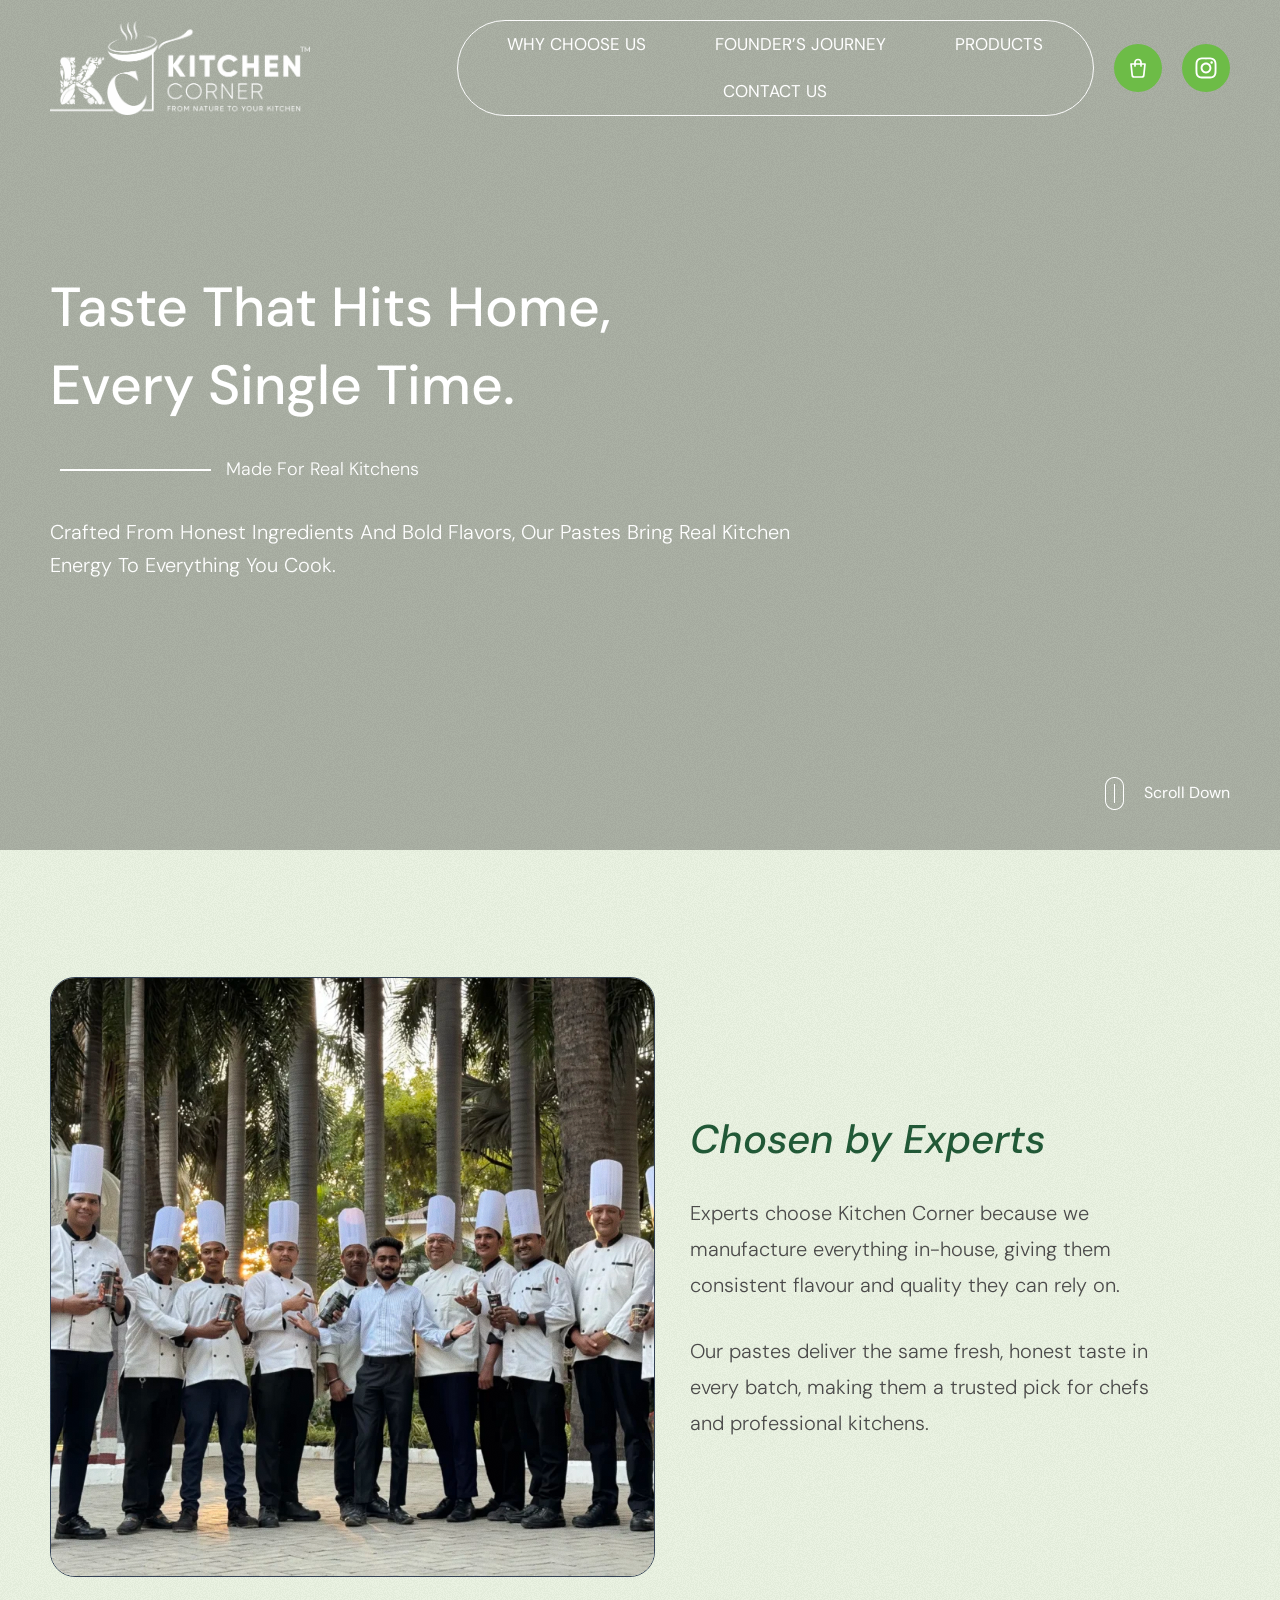
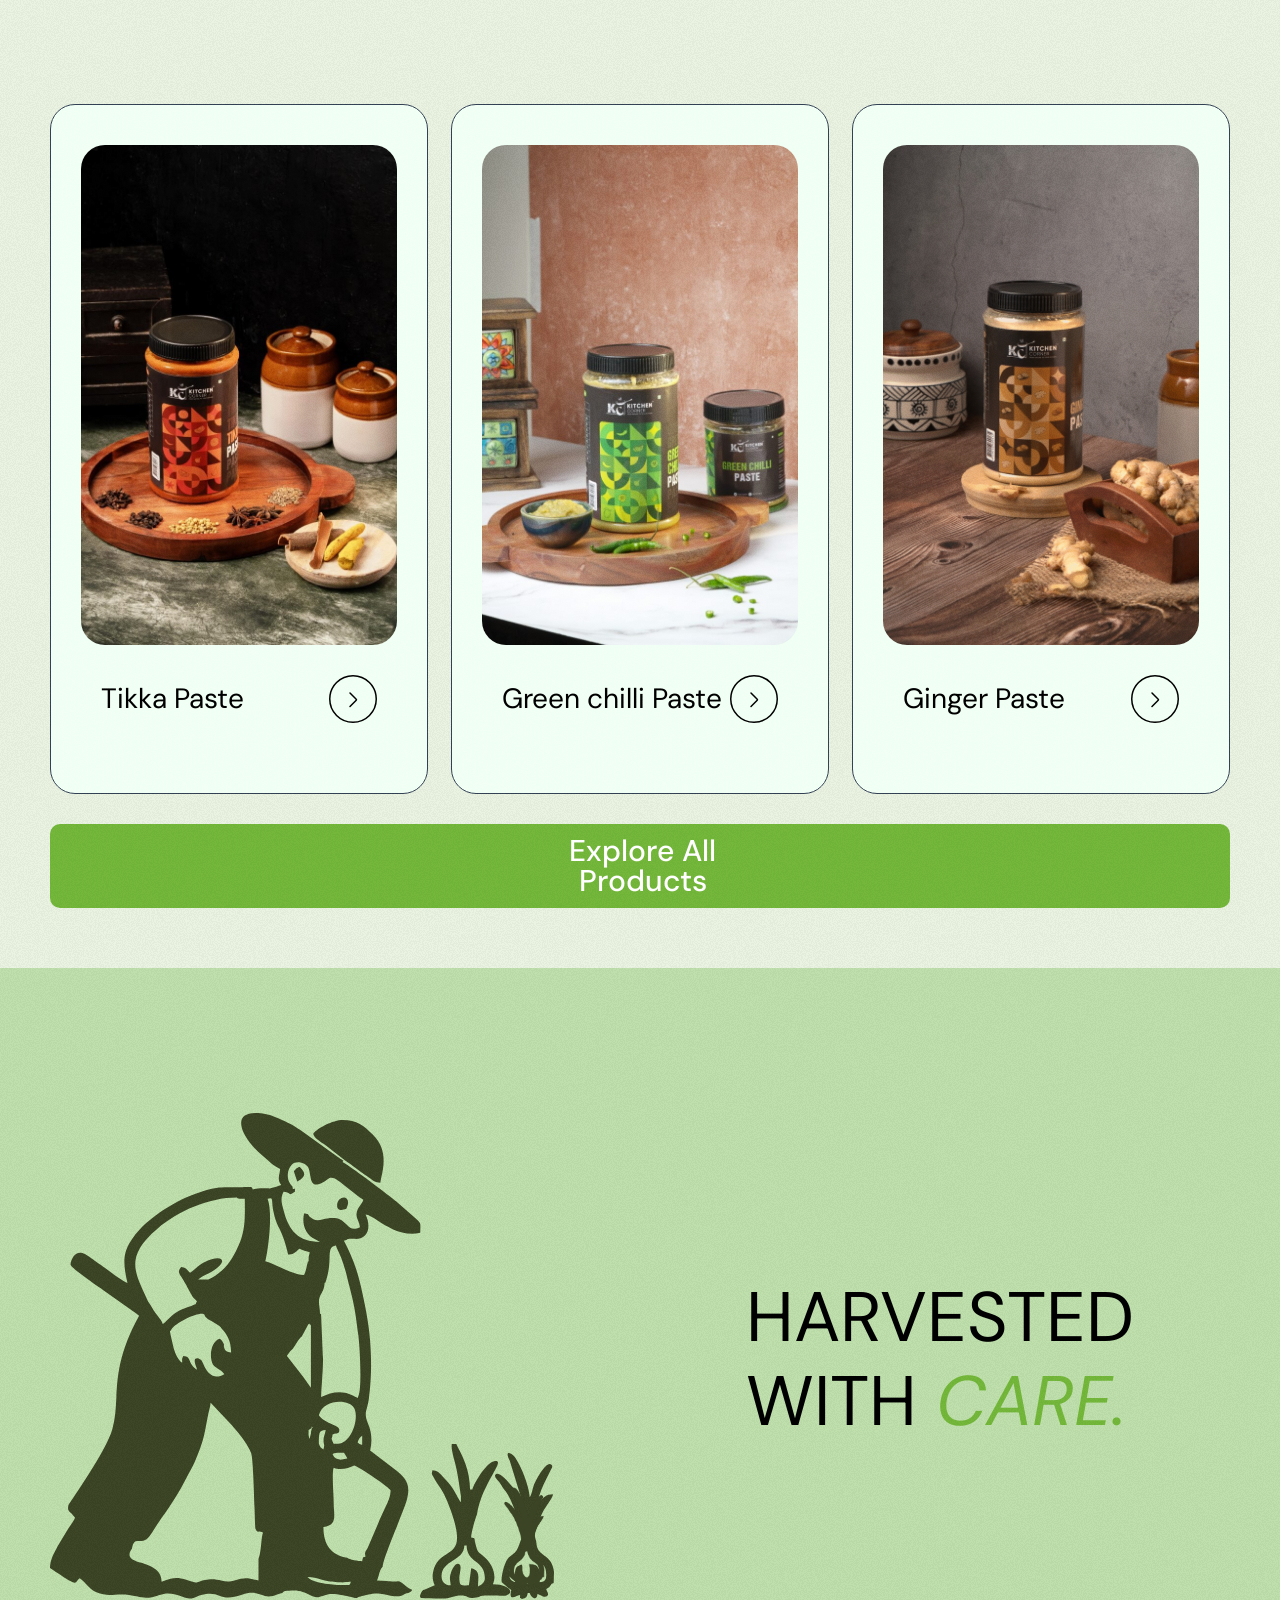
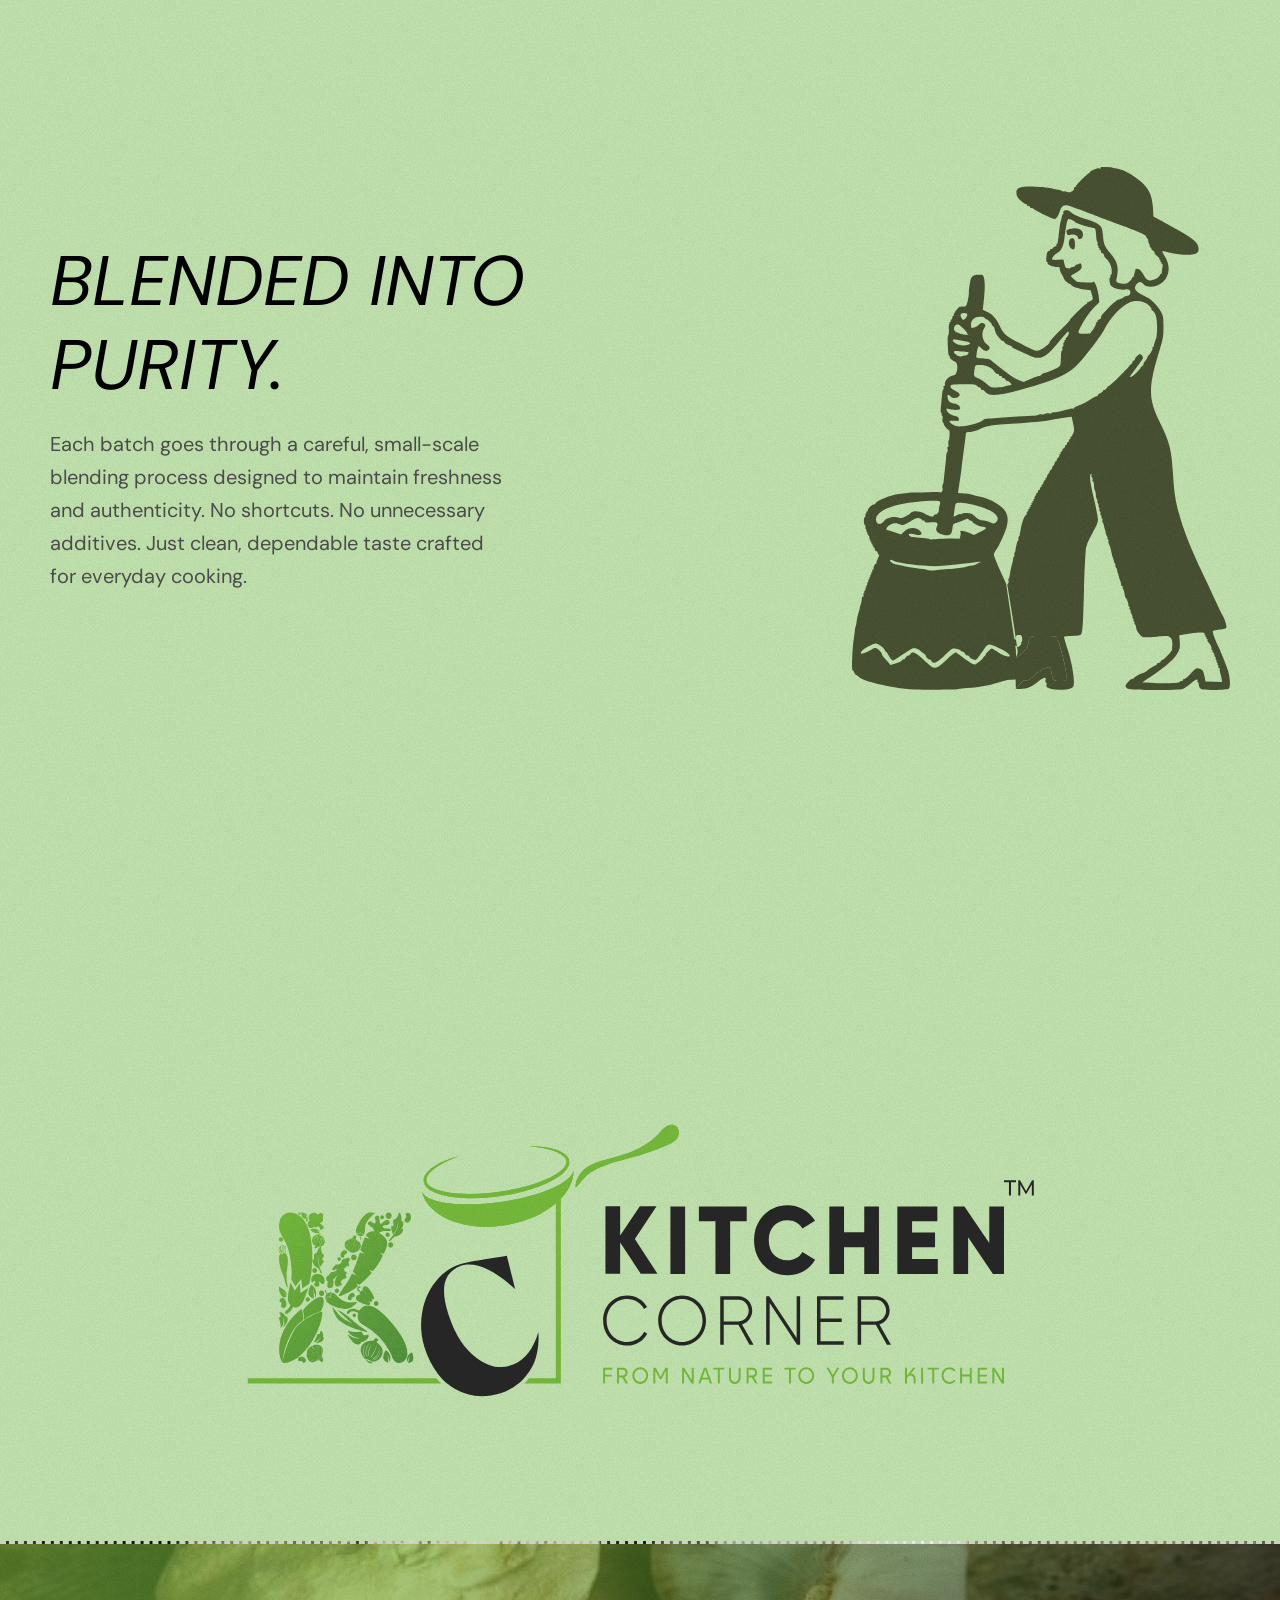
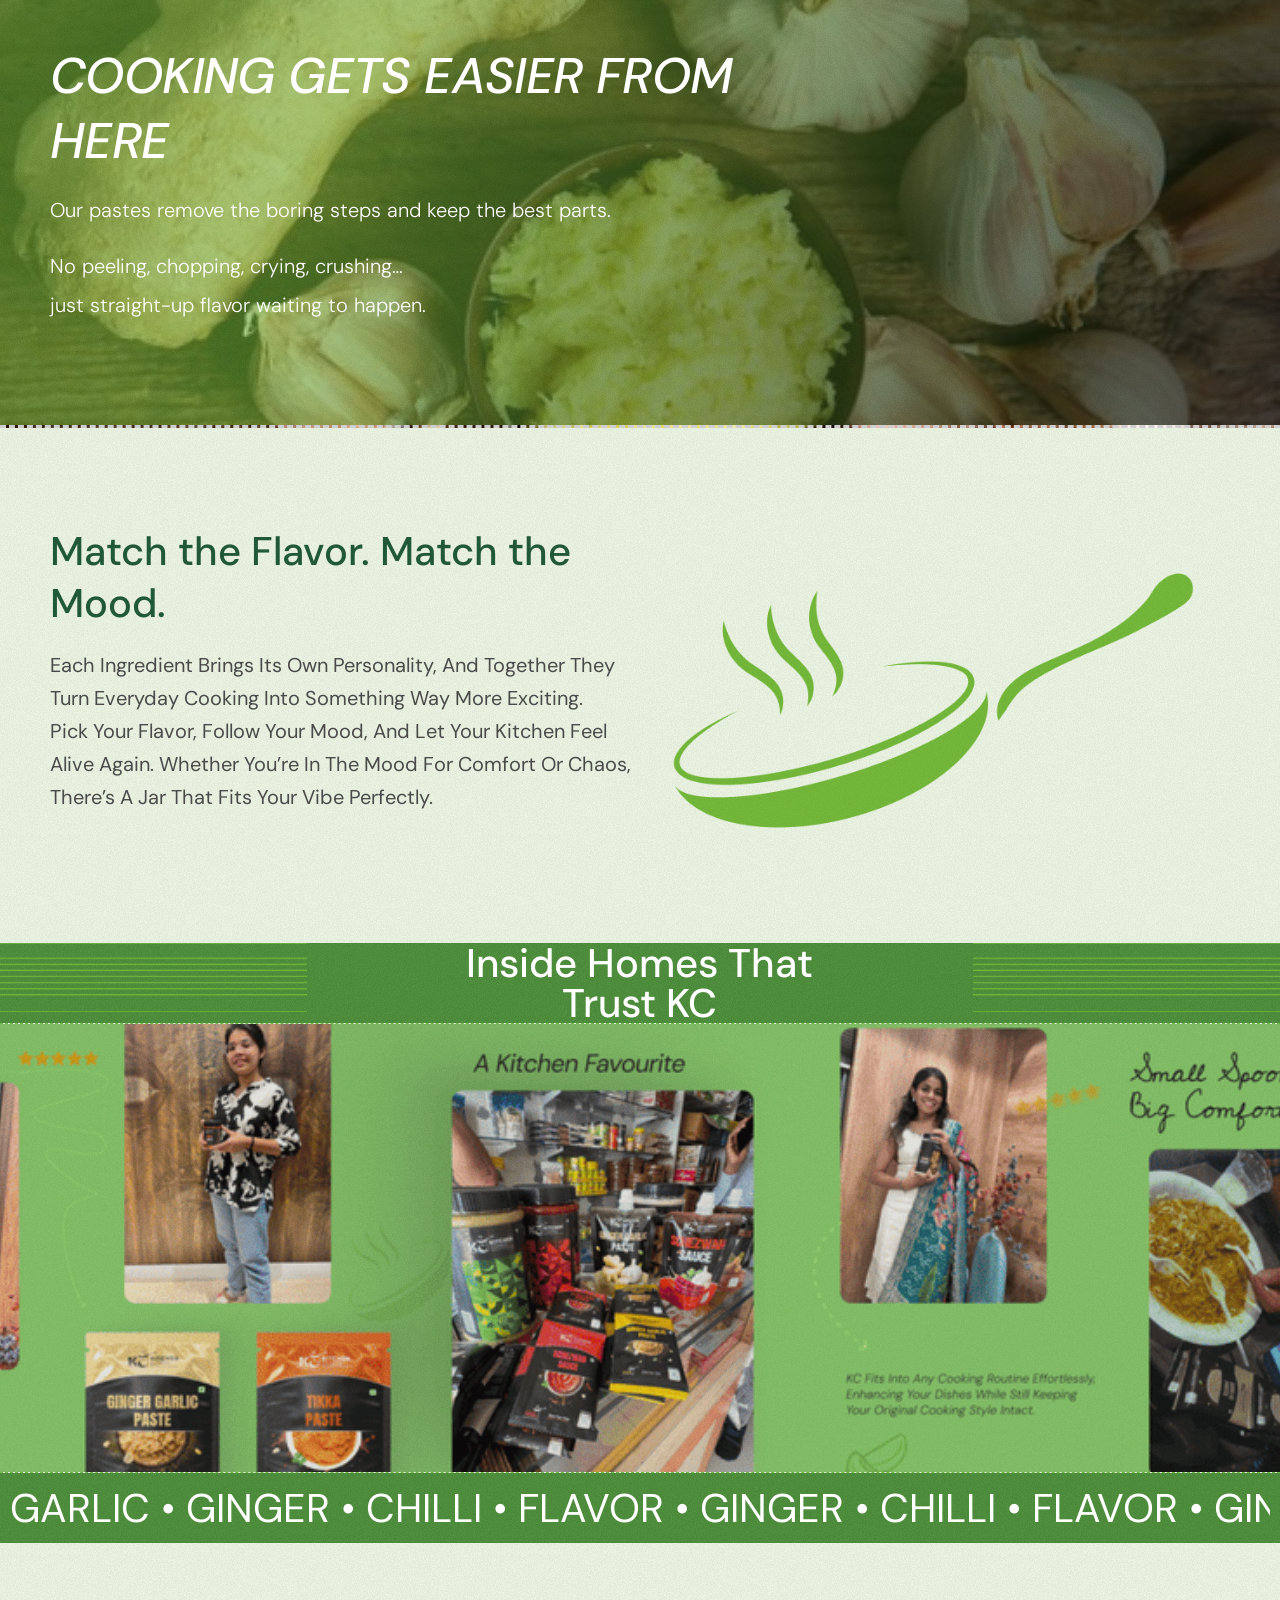
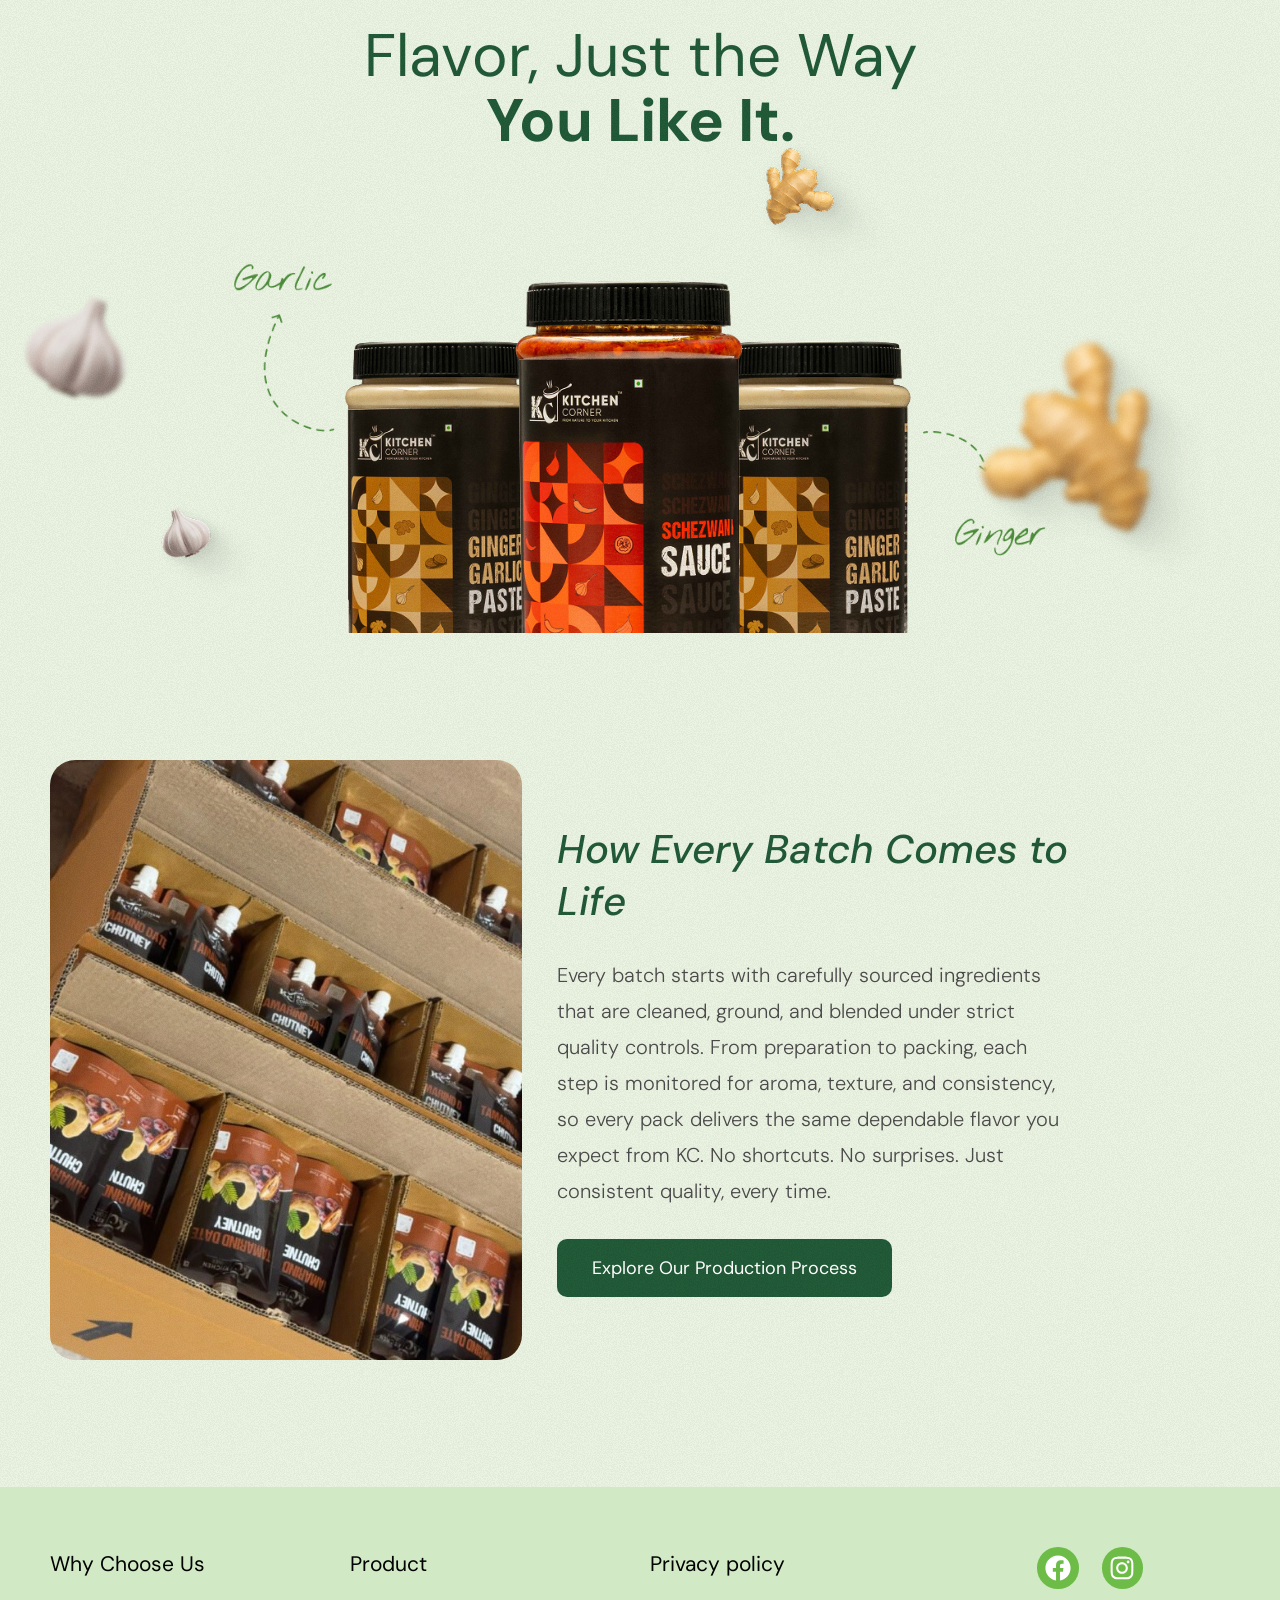
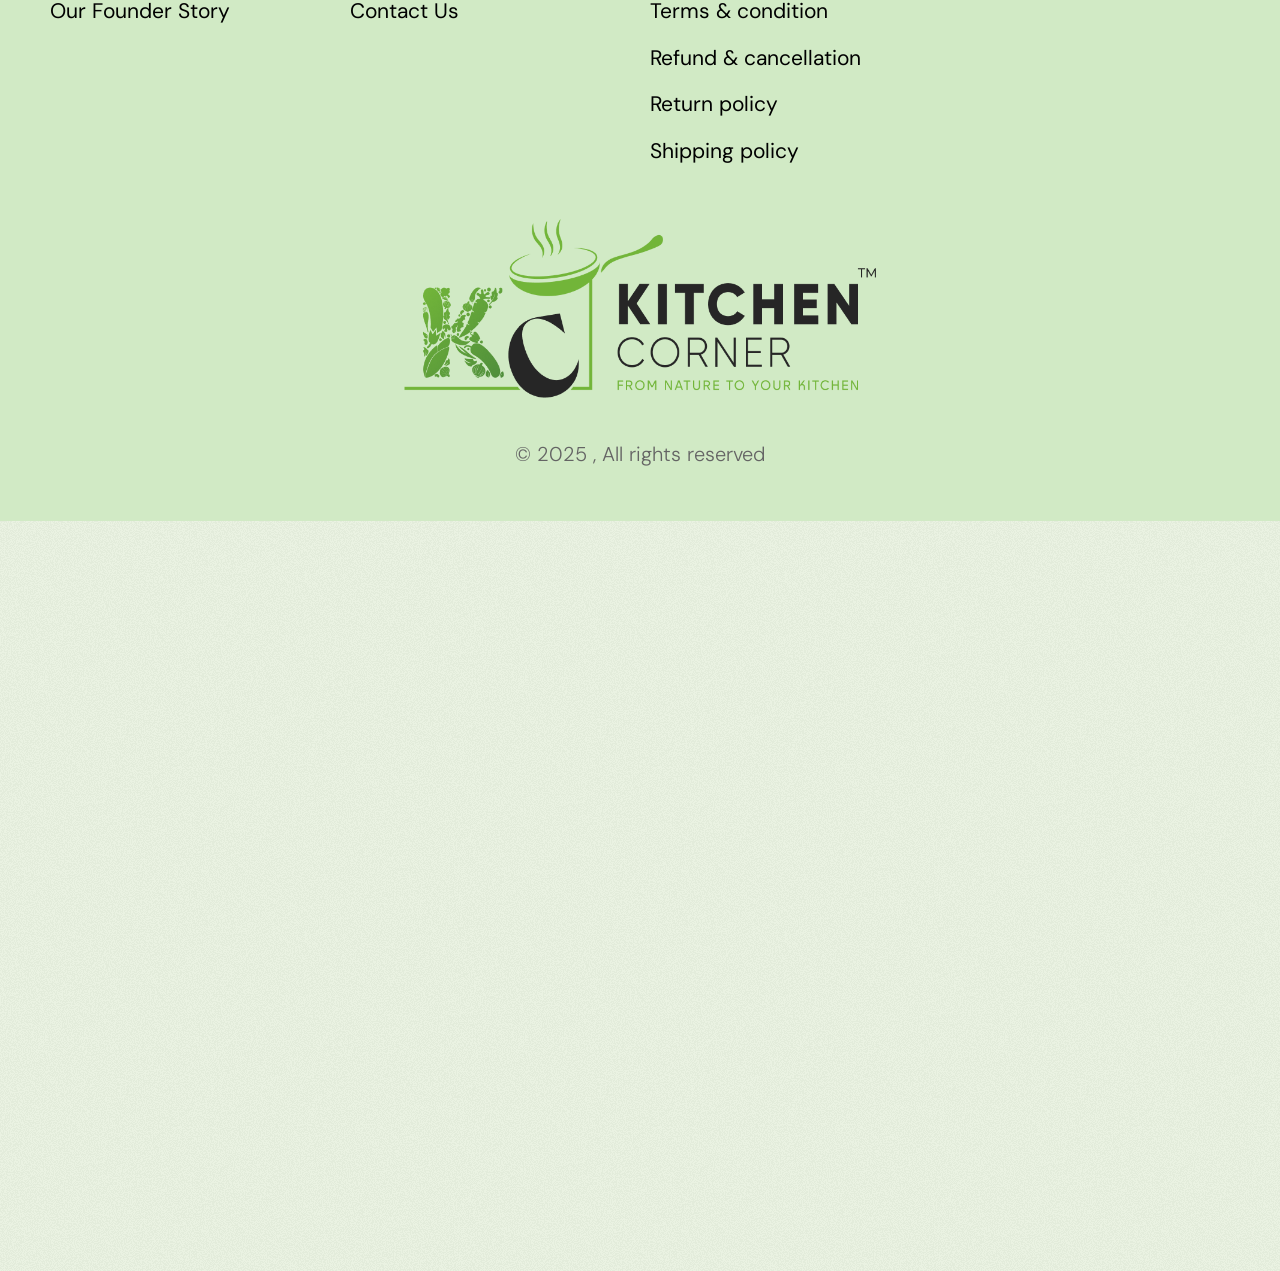
==== commit 213b7d24: "Support product sizes and load the full price list - Storefront reads WooCommerce variable products:" ====
--- a/index.html
+++ b/index.html
@@ -28,7 +28,7 @@
 <link rel="stylesheet" href="/assets/css/ga-fonts.css">
 <link rel="stylesheet" href="/assets/css/ga-base.css">
 <link rel="stylesheet" href="/assets/css/ga-home.css">
-<link rel="stylesheet" href="/assets/css/ga-shop.css?v=1">
+<link rel="stylesheet" href="/assets/css/ga-shop.css?v=2">
 <script type="application/ld+json">{"@context":"https://schema.org","@graph":[{"@type":"Organization","@id":"https://mykitchencorner.in/#organization","name":"Kitchen Corner","alternateName":"My Kitchen Corner","url":"https://mykitchencorner.in/","logo":{"@type":"ImageObject","@id":"https://mykitchencorner.in/#logo","url":"https://mykitchencorner.in/assets/media/2025/09/Layer_x0020_1.png","contentUrl":"https://mykitchencorner.in/assets/media/2025/09/Layer_x0020_1.png","width":787,"height":299,"caption":"Kitchen Corner"},"image":{"@id":"https://mykitchencorner.in/#logo"},"email":"info@mykitchencorner.in","telephone":"+91 90812 71119","sameAs":["https://www.instagram.com/kitchencorner.in/"]},{"@type":"WebSite","@id":"https://mykitchencorner.in/#website","url":"https://mykitchencorner.in/","name":"Kitchen Corner","description":"Kitchen Corner is the official home of My Kitchen Corner, a brand known for real, honest kitchen essentials. Discover our story, ingredients, and the taste that makes us trusted in every home.","publisher":{"@id":"https://mykitchencorner.in/#organization"},"inLanguage":"en-US"},{"@type":"WebPage","@id":"https://mykitchencorner.in/#webpage","url":"https://mykitchencorner.in/","name":"Kitchen Corner | Official My Kitchen Corner Website","description":"Kitchen Corner is the official home of My Kitchen Corner, a brand known for real, honest kitchen essentials. Discover our story, ingredients, and the taste that makes us trusted in every home.","isPartOf":{"@id":"https://mykitchencorner.in/#website"},"about":{"@id":"https://mykitchencorner.in/#organization"},"primaryImageOfPage":{"@type":"ImageObject","url":"https://mykitchencorner.in/assets/media/2025/12/IMG_6729-1024x768.webp"},"inLanguage":"en-US"}]}</script>
 </head>
 <body class="ga-body ga-home">
@@ -552,7 +552,7 @@
 <script src="/assets/js/ga-main.js"></script>
 <script src="/assets/js/ga-carousel.js"></script>
 <script src="/assets/js/ga-journey.js"></script>
-<script src="/assets/js/ga-shop-config.js?v=2"></script>
-<script src="/assets/js/ga-shop.js?v=2"></script>
+<script src="/assets/js/ga-shop-config.js?v=3"></script>
+<script src="/assets/js/ga-shop.js?v=3"></script>
 </body>
 </html>
--- a/assets/css/ga-shop.css
+++ b/assets/css/ga-shop.css
@@ -168,10 +168,41 @@
 .ga-pcard-buy {
   margin-top: auto; /* line up across a row when names wrap */
   display: flex;
+  flex-direction: column;
+  align-items: stretch;
+  gap: 12px;
+  padding: 0 10px 10px;
+}
+.ga-pcard-opts {
+  display: flex;
   align-items: center;
   justify-content: space-between;
-  gap: 12px;
-  padding: 0 10px 10px;
+  gap: 10px;
+  min-width: 0;
+}
+.ga-pcard-size {
+  min-width: 0;
+  max-width: 62%;
+  padding: 8px 30px 8px 14px;
+  border: 1px solid #c9d8bf;
+  border-radius: 100px;
+  background: #fff url("data:image/svg+xml,%3Csvg xmlns='http://www.w3.org/2000/svg' viewBox='0 0 12 8'%3E%3Cpath d='M1 1.5l5 5 5-5' fill='none' stroke='%23215836' stroke-width='1.6' stroke-linecap='round'/%3E%3C/svg%3E") no-repeat right 12px center / 11px 8px;
+  font-family: var(--ga-font);
+  font-size: 14px;
+  color: var(--ga-ink);
+  text-overflow: ellipsis;
+  -webkit-appearance: none;
+  appearance: none;
+  cursor: pointer;
+}
+.ga-pcard-size:focus-visible {
+  outline: 2px solid var(--ga-green-dark);
+  outline-offset: 2px;
+}
+.ga-pcard-onesize {
+  font-family: var(--ga-font);
+  font-size: 14px;
+  color: #6b6b6b;
 }
 .ga-pcard-buy .ga-price {
   font-size: 20px;
@@ -181,7 +212,7 @@
 }
 .ga-pcard-add {
   flex-shrink: 0;
-  padding: 10px 18px;
+  padding: 12px 18px;
   border-radius: 100px;
   background-color: var(--ga-accent);
   color: #fff;
@@ -207,10 +238,18 @@
     gap: 10px;
   }
   .ga-pcard-buy {
+    gap: 8px;
+    padding: 0 0 10px;
+  }
+  .ga-pcard-opts {
     flex-direction: column;
     align-items: stretch;
-    gap: 8px;
-    padding: 0 0 10px;
+    gap: 6px;
+  }
+  .ga-pcard-size {
+    max-width: none;
+    padding: 7px 28px 7px 10px;
+    font-size: 13px;
   }
   .ga-pcard-buy .ga-price {
     font-size: 16px;
@@ -226,6 +265,42 @@
     top: 8px;
     left: 8px;
     font-size: 11px;
+  }
+}
+
+/* no photo yet: brand logo on the card's soft background */
+.ga-noimg {
+  display: flex;
+  align-items: center;
+  justify-content: center;
+  width: 100%;
+  height: 100%;
+  min-height: 160px;
+  aspect-ratio: 683 / 1024;
+}
+.ga-pcard-media .ga-noimg {
+  height: 450px;
+  aspect-ratio: auto;
+}
+.ga-noimg img {
+  width: 55%;
+  max-width: 220px;
+  height: auto !important;
+  object-fit: contain !important;
+  opacity: 0.35;
+}
+.ga-cart-thumb .ga-noimg {
+  width: 72px;
+  height: 96px;
+  min-height: 0;
+}
+.ga-cart-thumb .ga-noimg img {
+  width: 80%;
+}
+@media (max-width: 767px) {
+  .ga-pcard-media .ga-noimg {
+    height: auto;
+    aspect-ratio: 683 / 1024;
   }
 }
 
@@ -378,6 +453,11 @@
 .ga-cart-name:hover {
   color: var(--ga-green-dark);
 }
+.ga-cart-variant {
+  font-size: 14px;
+  font-weight: 500;
+  color: var(--ga-green-dark);
+}
 .ga-cart-unit {
   font-size: 14px;
   color: #6b6b6b;
@@ -573,6 +653,65 @@
 .ga-pdp-short {
   color: var(--ga-body-text);
 }
+.ga-pdp-sizes {
+  display: flex;
+  flex-direction: column;
+  gap: 10px;
+}
+.ga-pdp-label {
+  font-size: 15px;
+  font-weight: 600;
+  color: var(--ga-ink);
+}
+.ga-sizes {
+  display: flex;
+  flex-wrap: wrap;
+  gap: 10px;
+}
+.ga-size {
+  min-width: 74px;
+  padding: 11px 18px;
+  border: 1px solid #c9d8bf;
+  border-radius: 100px;
+  background: #fff;
+  font-family: var(--ga-font);
+  font-size: 15px;
+  font-weight: 500;
+  line-height: 1;
+  color: var(--ga-ink);
+  transition: border-color 0.2s, background-color 0.2s, color 0.2s;
+}
+.ga-size:hover {
+  border-color: var(--ga-accent);
+}
+.ga-size[aria-checked="true"] {
+  border-color: var(--ga-green-deep);
+  background: var(--ga-green-deep);
+  color: #fff;
+}
+.ga-size:focus-visible {
+  outline: 2px solid var(--ga-green-dark);
+  outline-offset: 2px;
+}
+.ga-size.ga-is-oos {
+  color: #9a9a9a;
+  text-decoration: line-through;
+}
+.ga-size.ga-is-oos[aria-checked="true"] {
+  background: #8a8a8a;
+  border-color: #8a8a8a;
+  color: #fff;
+}
+.ga-pdp-pack {
+  font-size: 15px;
+  color: #6b6b6b;
+}
+.ga-pdp-pack[hidden] {
+  display: none;
+}
+.ga-pdp-stock .ga-is-oos {
+  color: #b3261e;
+}
 .ga-pdp-buy {
   display: flex;
   flex-wrap: wrap;
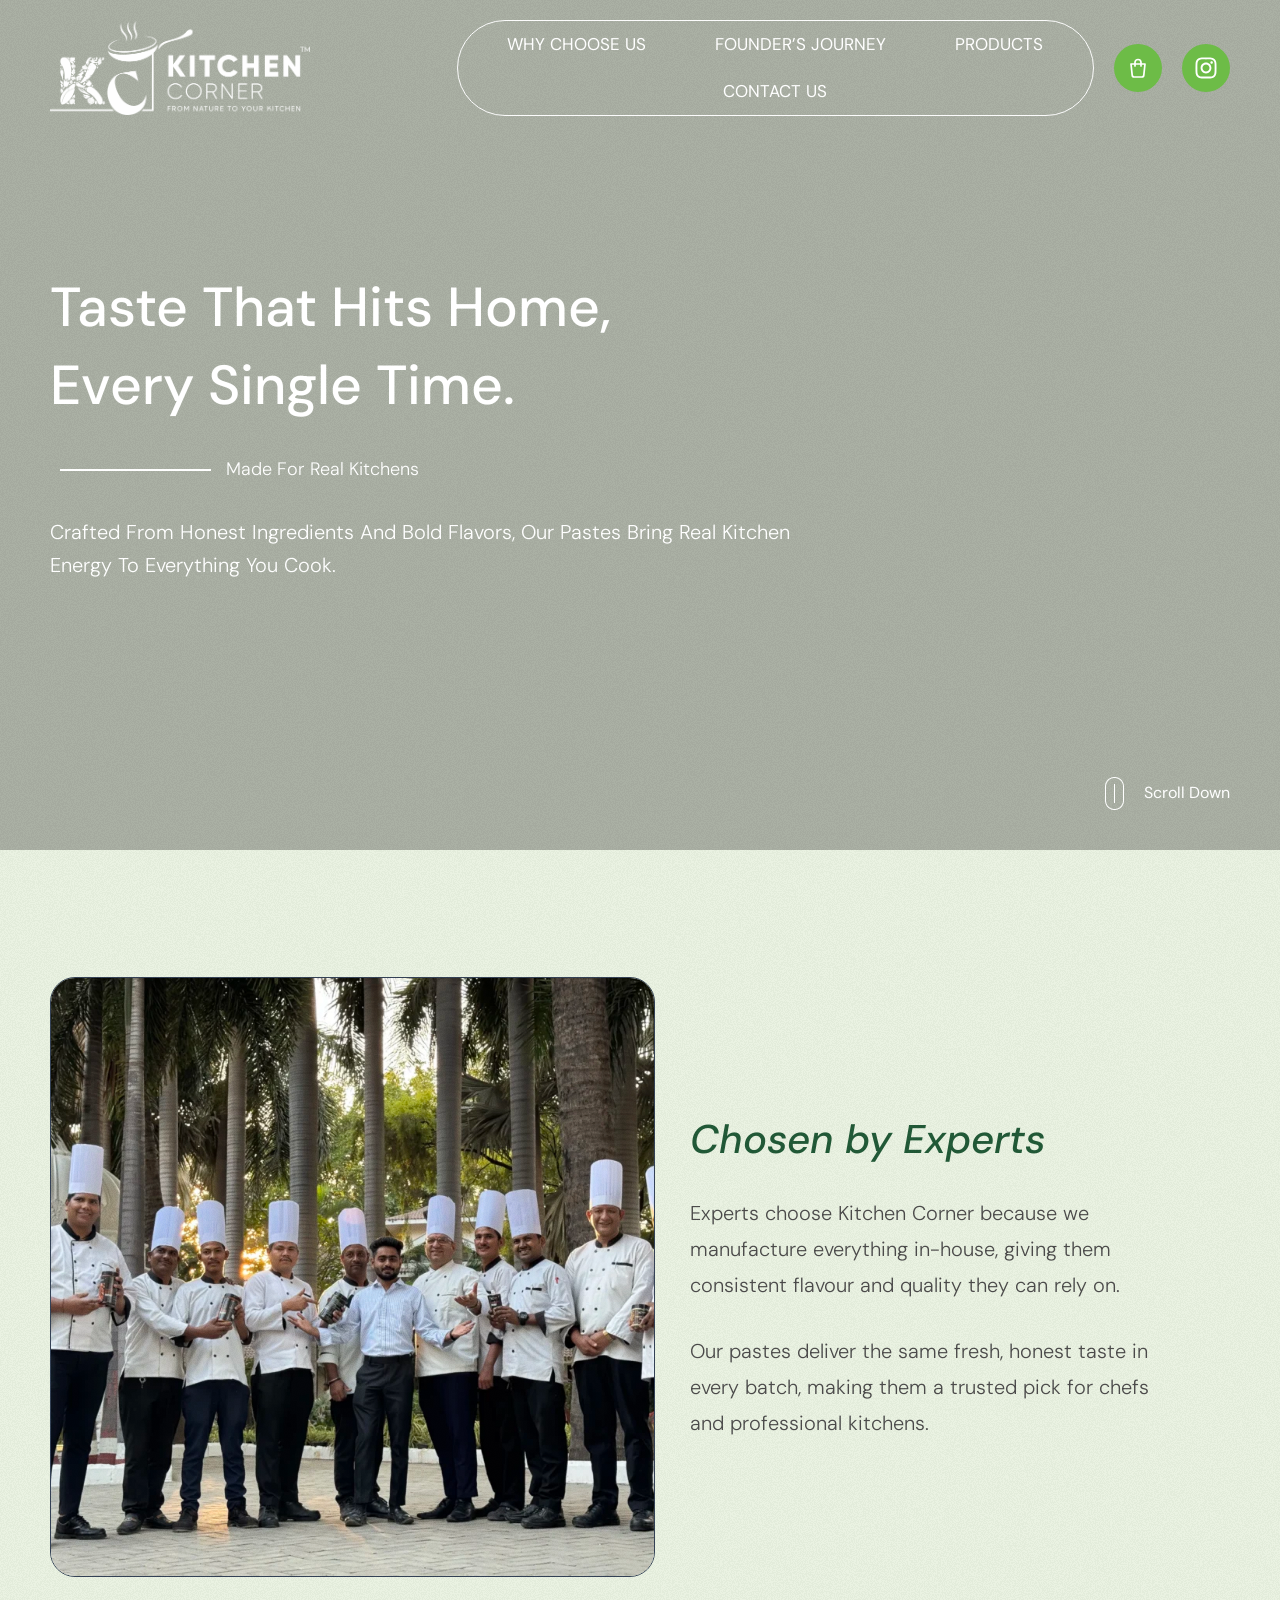
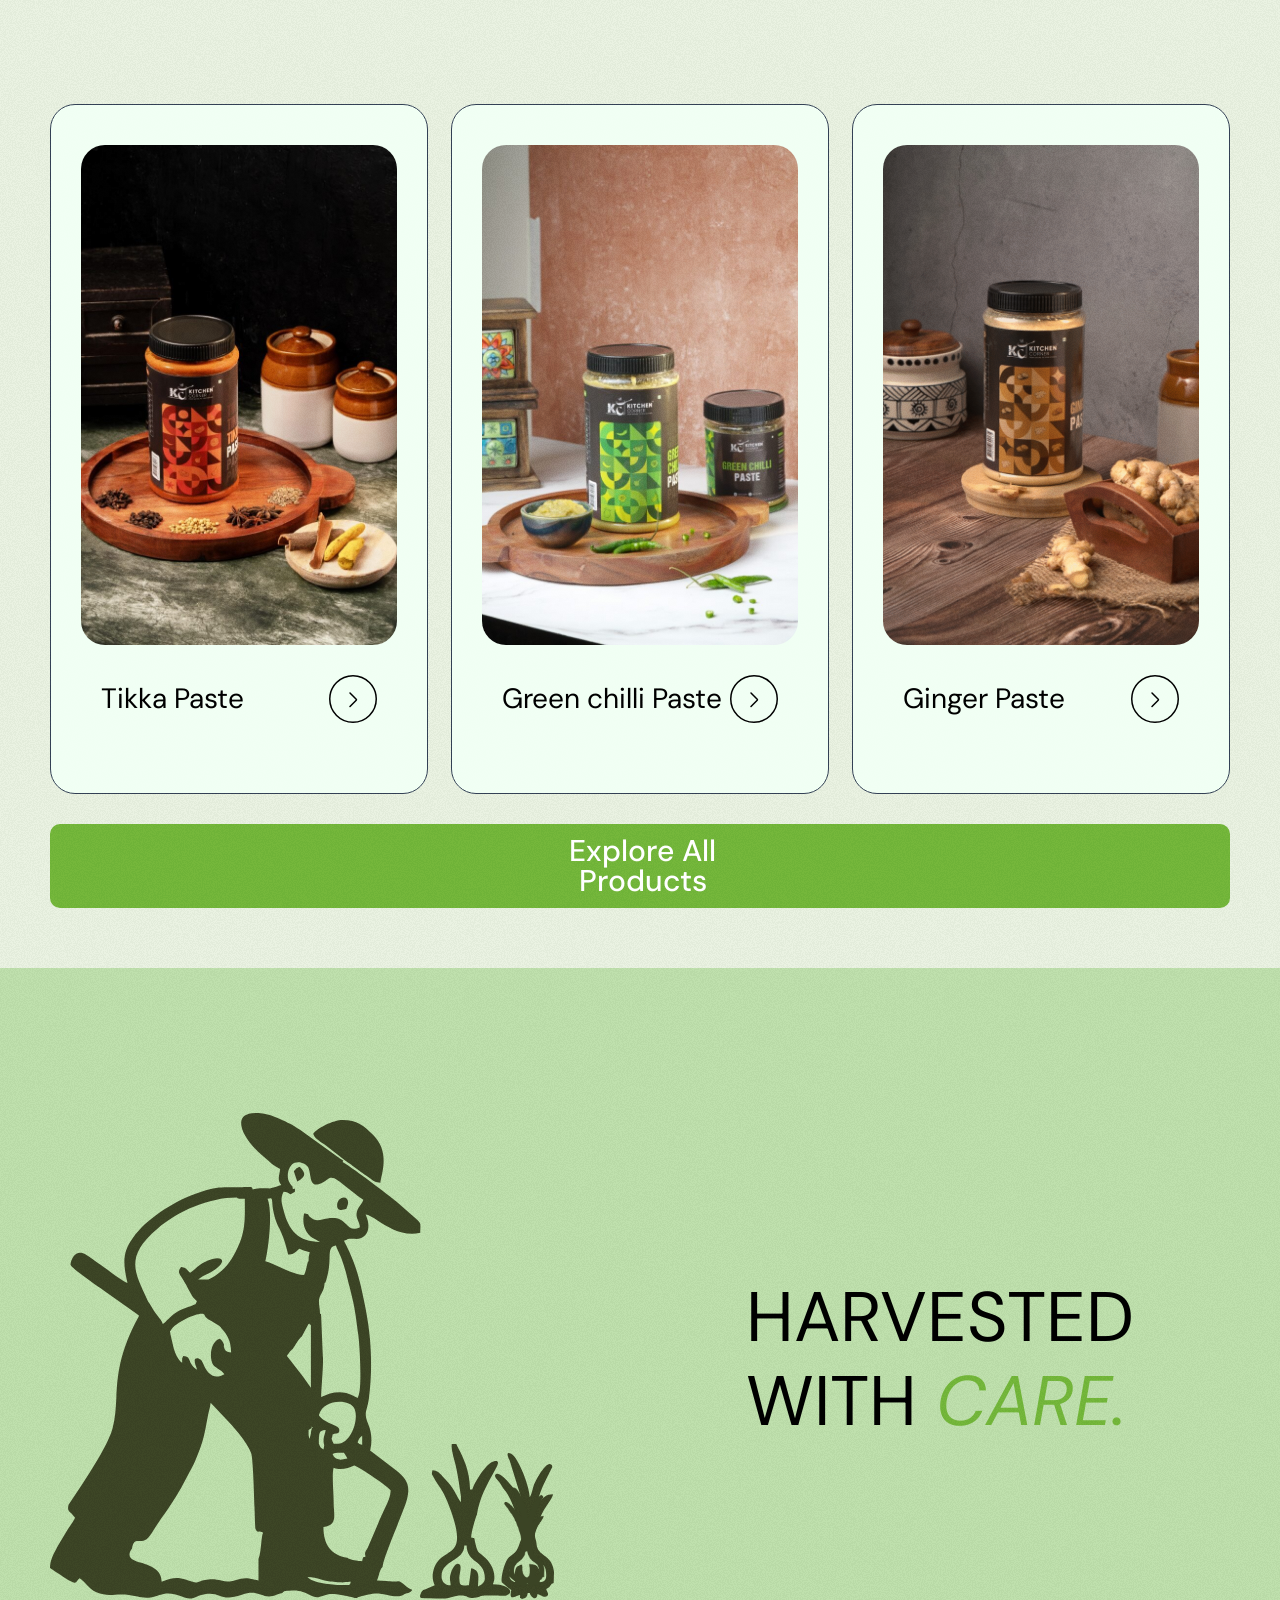
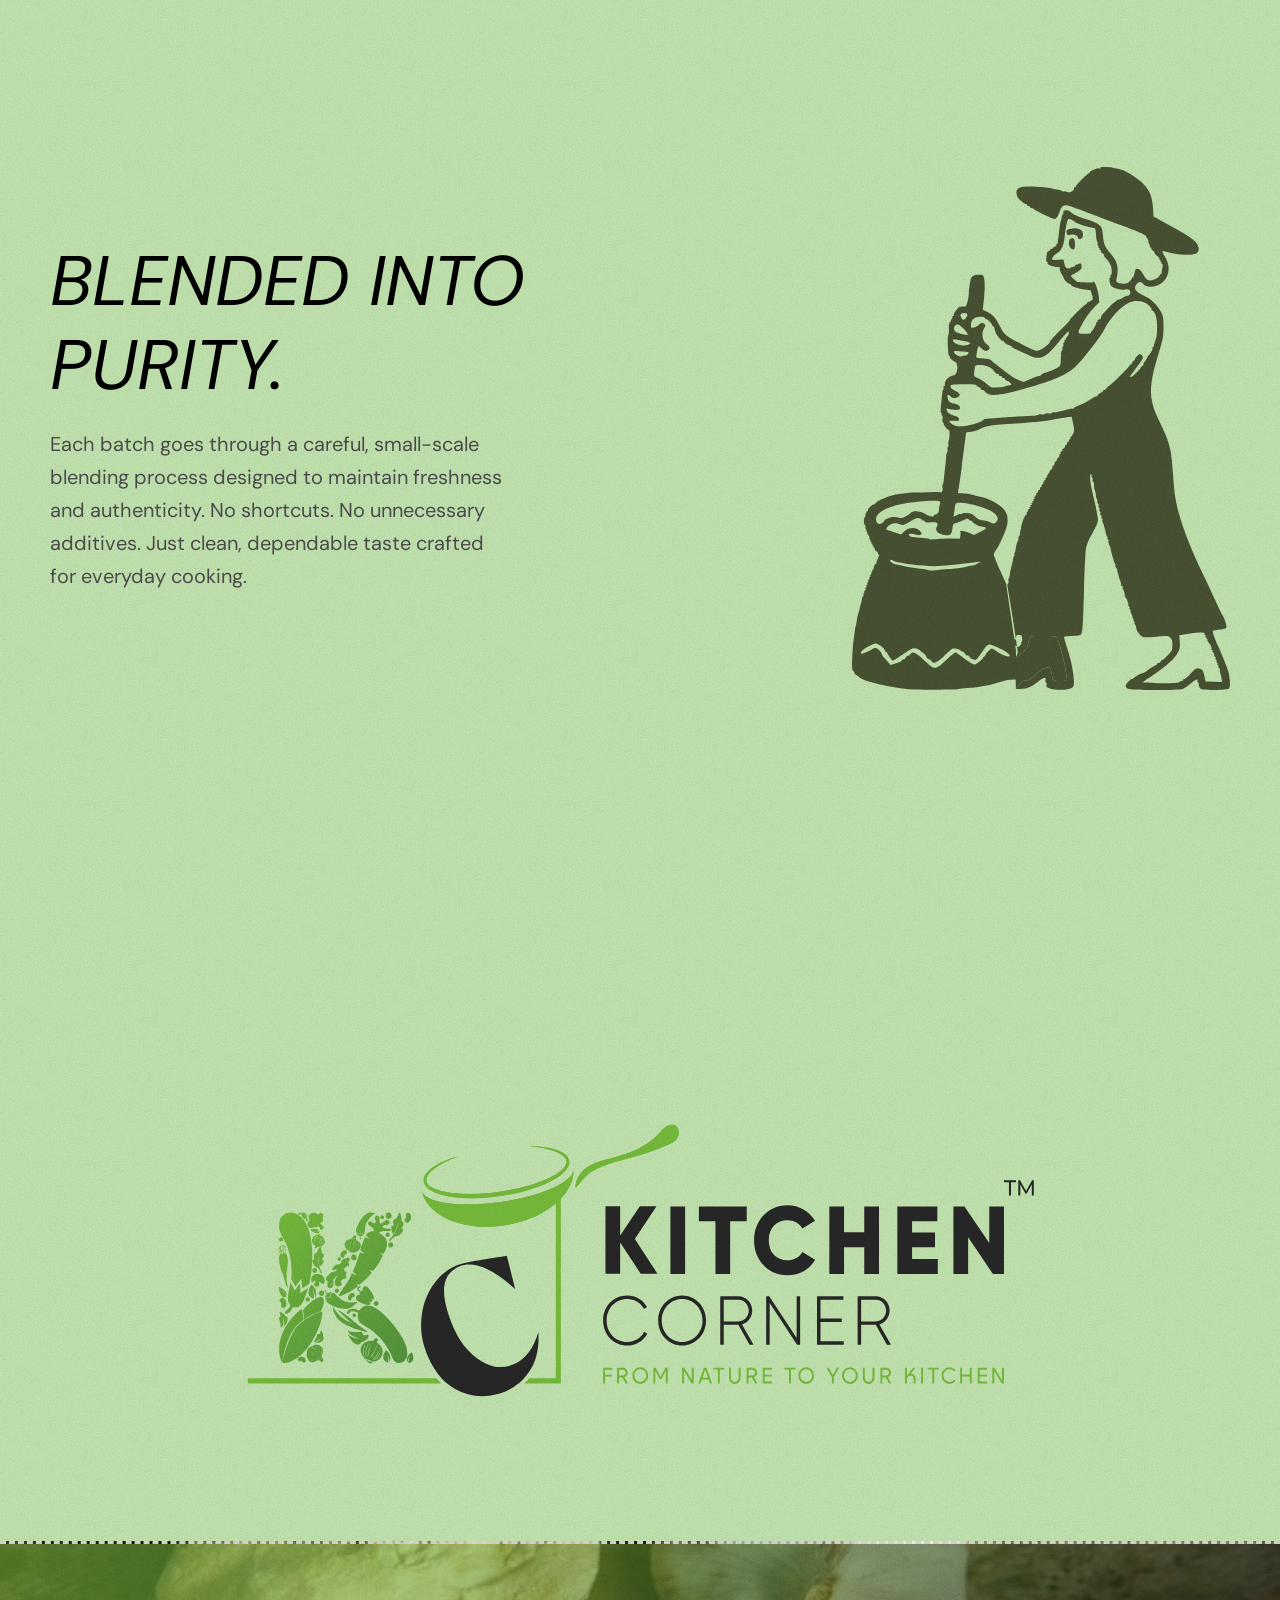
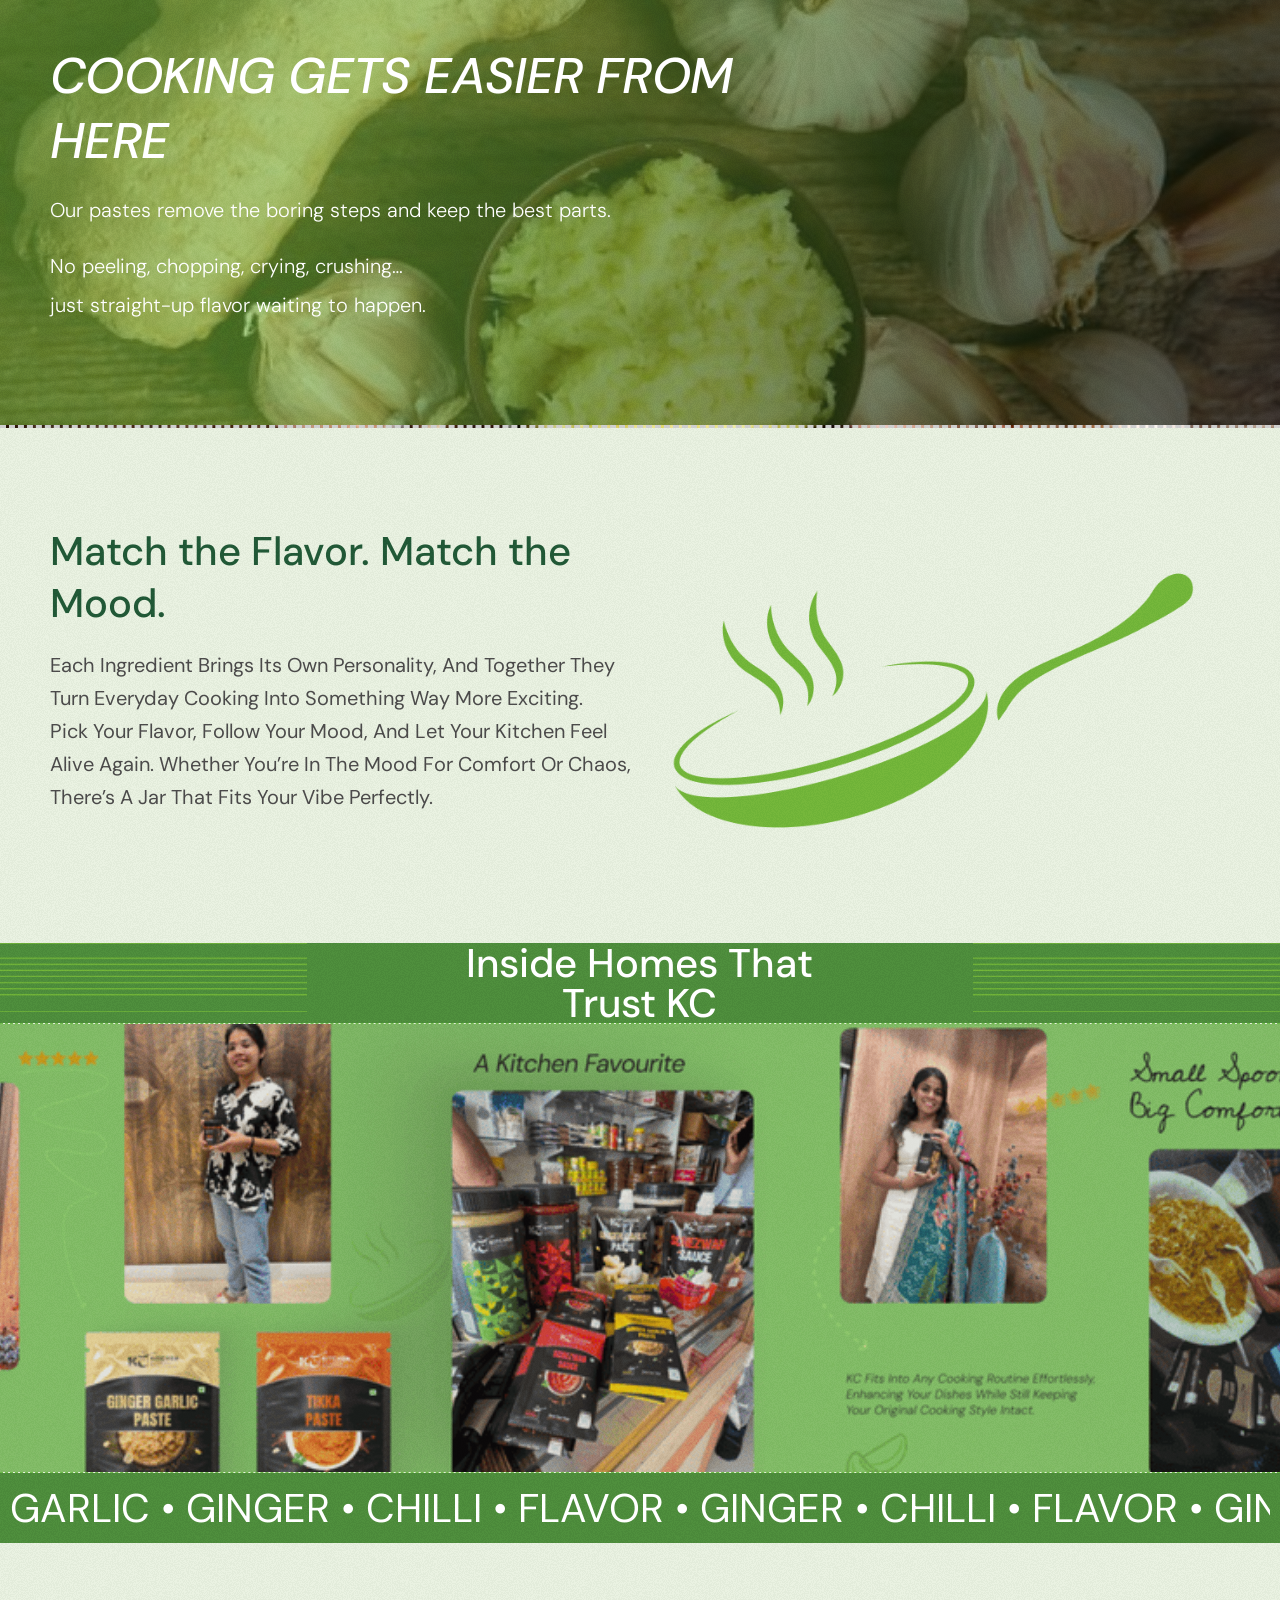
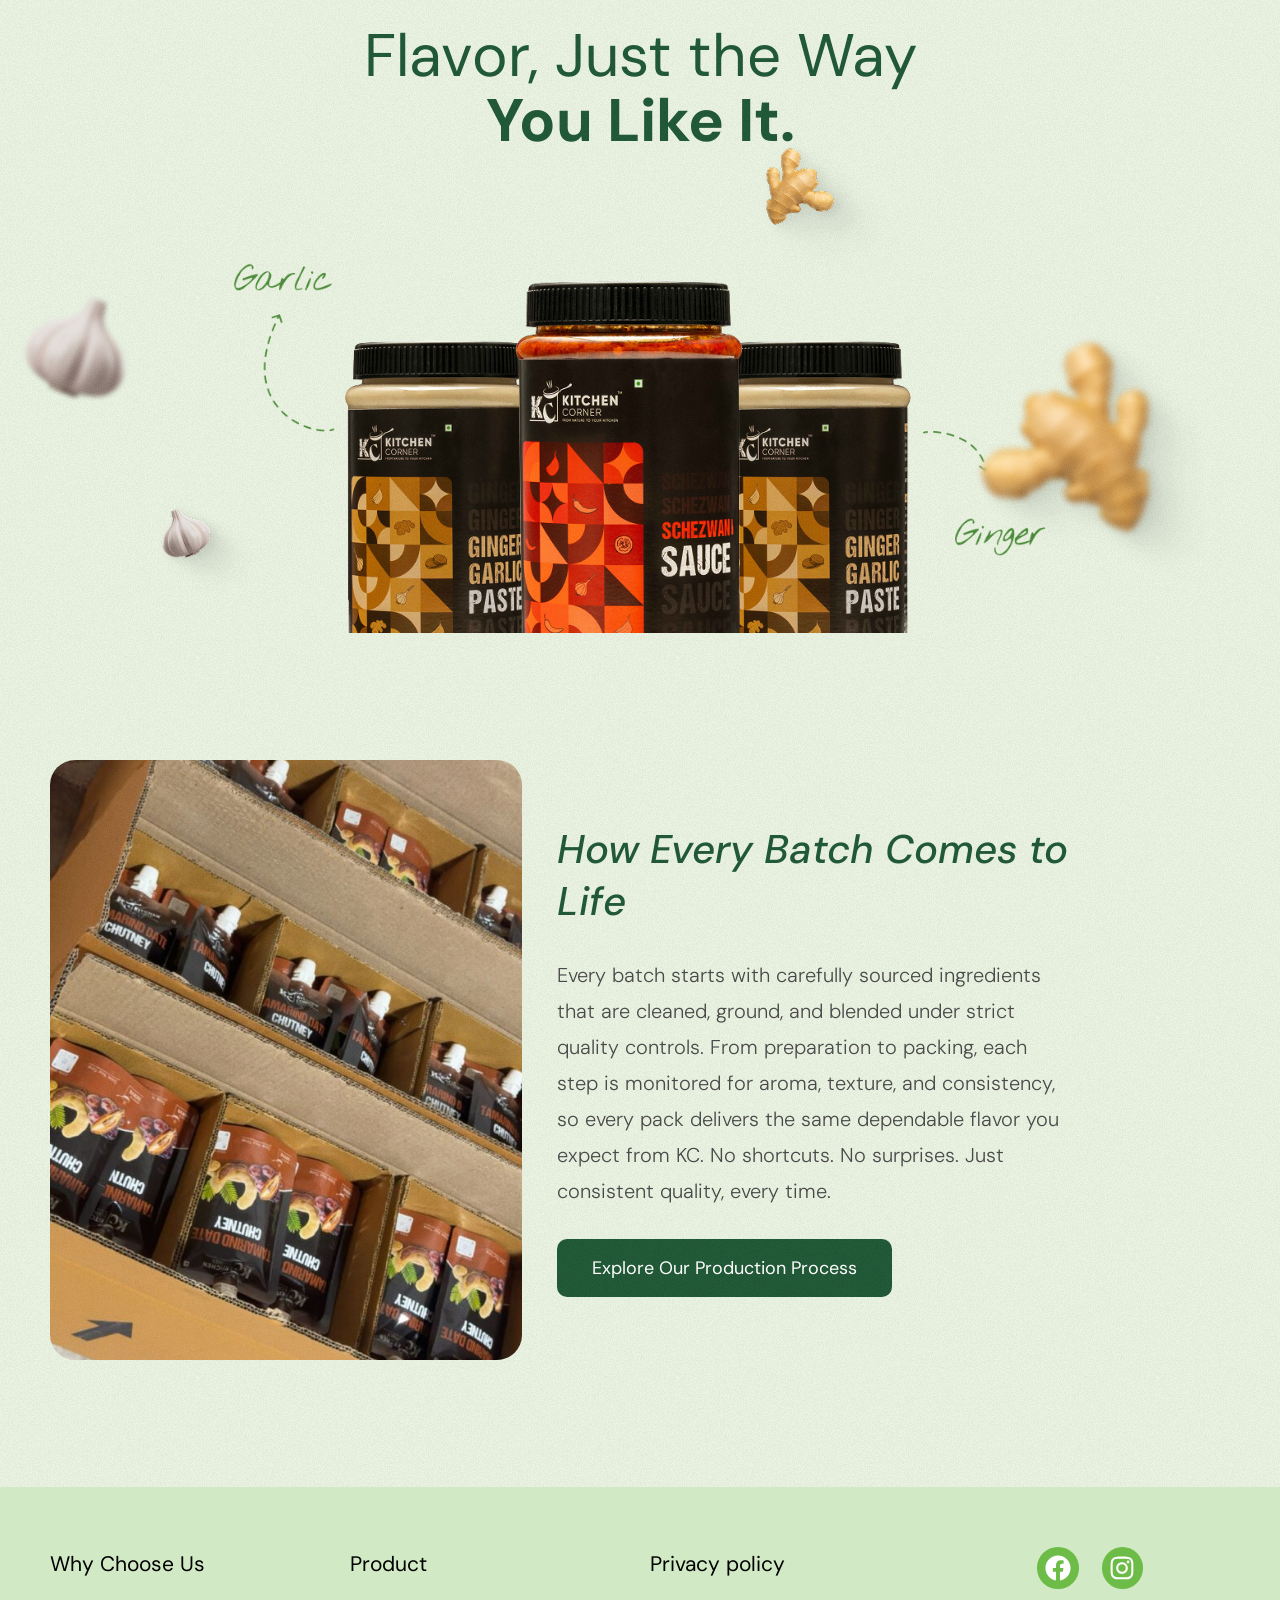
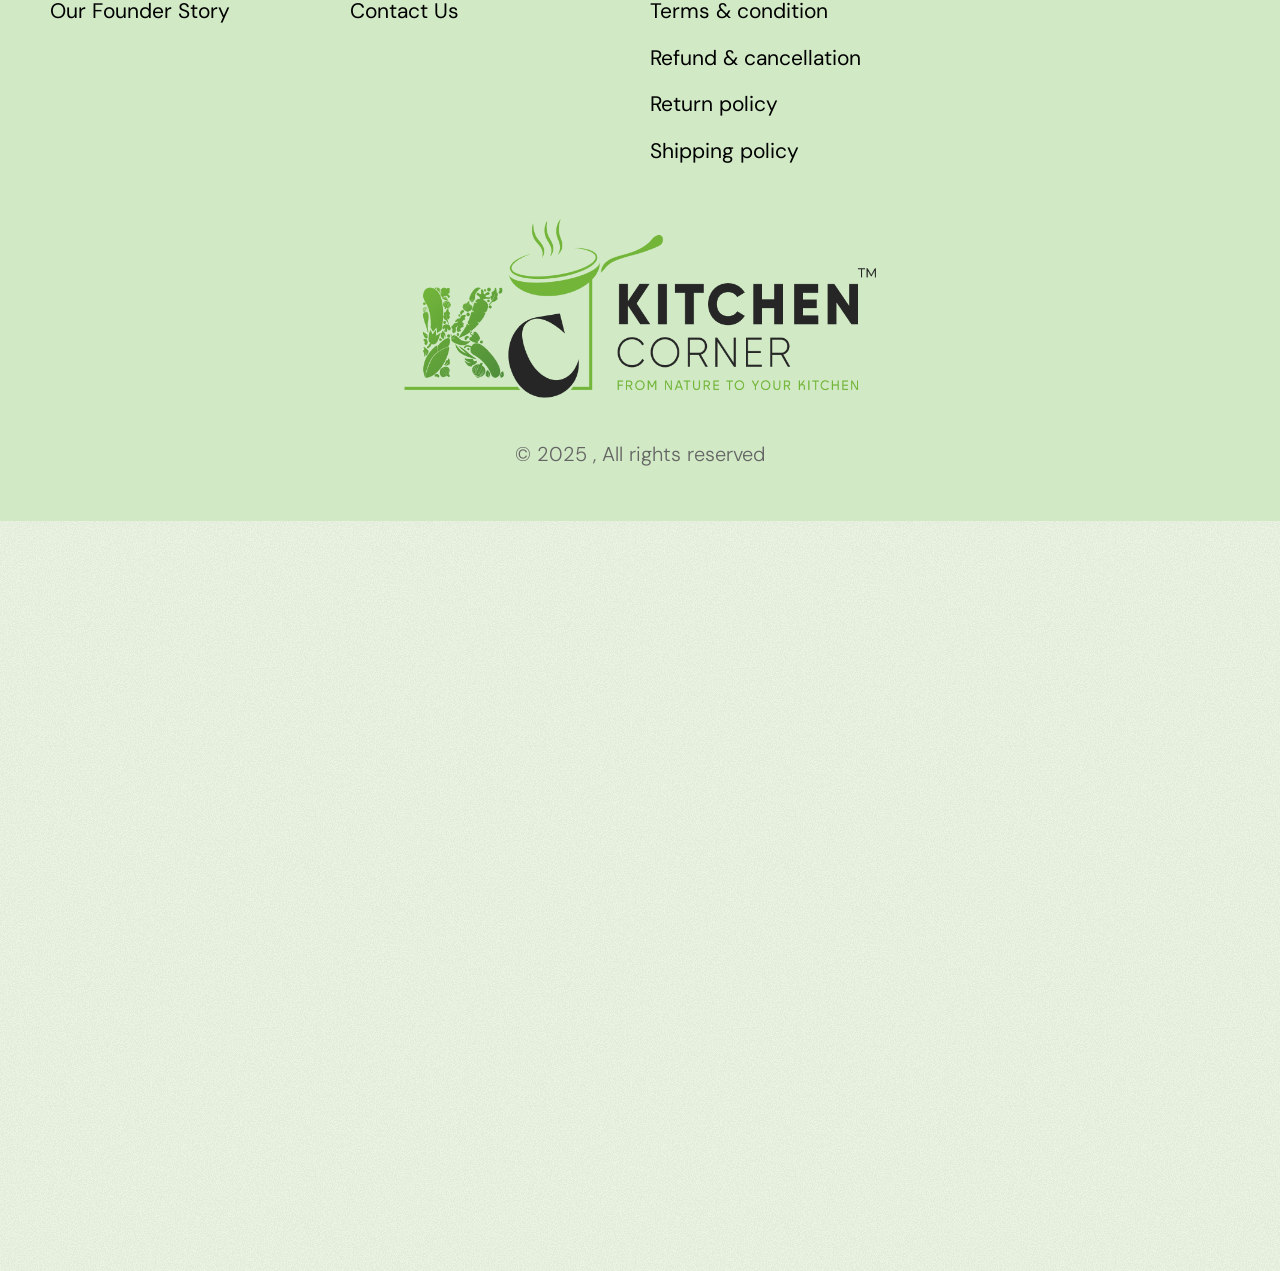
==== commit d90a2380: "Add order-confirmed thank-you page and handle every PhonePe return path - /order-confirmed/: thank-y" ====
--- a/index.html
+++ b/index.html
@@ -28,7 +28,7 @@
 <link rel="stylesheet" href="/assets/css/ga-fonts.css">
 <link rel="stylesheet" href="/assets/css/ga-base.css">
 <link rel="stylesheet" href="/assets/css/ga-home.css">
-<link rel="stylesheet" href="/assets/css/ga-shop.css?v=2">
+<link rel="stylesheet" href="/assets/css/ga-shop.css?v=3">
 <script type="application/ld+json">{"@context":"https://schema.org","@graph":[{"@type":"Organization","@id":"https://mykitchencorner.in/#organization","name":"Kitchen Corner","alternateName":"My Kitchen Corner","url":"https://mykitchencorner.in/","logo":{"@type":"ImageObject","@id":"https://mykitchencorner.in/#logo","url":"https://mykitchencorner.in/assets/media/2025/09/Layer_x0020_1.png","contentUrl":"https://mykitchencorner.in/assets/media/2025/09/Layer_x0020_1.png","width":787,"height":299,"caption":"Kitchen Corner"},"image":{"@id":"https://mykitchencorner.in/#logo"},"email":"info@mykitchencorner.in","telephone":"+91 90812 71119","sameAs":["https://www.instagram.com/kitchencorner.in/"]},{"@type":"WebSite","@id":"https://mykitchencorner.in/#website","url":"https://mykitchencorner.in/","name":"Kitchen Corner","description":"Kitchen Corner is the official home of My Kitchen Corner, a brand known for real, honest kitchen essentials. Discover our story, ingredients, and the taste that makes us trusted in every home.","publisher":{"@id":"https://mykitchencorner.in/#organization"},"inLanguage":"en-US"},{"@type":"WebPage","@id":"https://mykitchencorner.in/#webpage","url":"https://mykitchencorner.in/","name":"Kitchen Corner | Official My Kitchen Corner Website","description":"Kitchen Corner is the official home of My Kitchen Corner, a brand known for real, honest kitchen essentials. Discover our story, ingredients, and the taste that makes us trusted in every home.","isPartOf":{"@id":"https://mykitchencorner.in/#website"},"about":{"@id":"https://mykitchencorner.in/#organization"},"primaryImageOfPage":{"@type":"ImageObject","url":"https://mykitchencorner.in/assets/media/2025/12/IMG_6729-1024x768.webp"},"inLanguage":"en-US"}]}</script>
 </head>
 <body class="ga-body ga-home">
@@ -552,7 +552,7 @@
 <script src="/assets/js/ga-main.js"></script>
 <script src="/assets/js/ga-carousel.js"></script>
 <script src="/assets/js/ga-journey.js"></script>
-<script src="/assets/js/ga-shop-config.js?v=3"></script>
-<script src="/assets/js/ga-shop.js?v=3"></script>
+<script src="/assets/js/ga-shop-config.js?v=4"></script>
+<script src="/assets/js/ga-shop.js?v=4"></script>
 </body>
 </html>
--- a/assets/css/ga-shop.css
+++ b/assets/css/ga-shop.css
@@ -806,3 +806,86 @@
     grid-template-columns: repeat(2, 1fr);
   }
 }
+
+/* ---------- order confirmed (thank-you) page ---------- */
+.ga-confirm {
+  background-color: #f8fff1;
+}
+.ga-confirm-inner {
+  justify-content: center;
+  padding-block: 150px 80px;
+}
+.ga-confirm-card {
+  display: flex;
+  flex-direction: column;
+  align-items: center;
+  gap: 16px;
+  width: 100%;
+  max-width: 620px;
+  padding: 48px 40px;
+  border-radius: 20px;
+  background: #fff;
+  box-shadow: 0 12px 40px rgba(33, 88, 54, 0.08);
+  font-family: var(--ga-font);
+  text-align: center;
+}
+.ga-confirm-icon {
+  color: var(--ga-accent);
+}
+.ga-confirm-icon svg {
+  width: 72px;
+  height: 72px;
+}
+.ga-confirm-title {
+  font-size: 38px;
+  font-weight: 600;
+  line-height: 1.2;
+  color: var(--ga-green-deep);
+}
+.ga-confirm-meta {
+  padding: 8px 18px;
+  border-radius: 100px;
+  background: #eef7e7;
+  font-size: 16px;
+  color: var(--ga-ink);
+}
+.ga-confirm-meta[hidden],
+.ga-confirm-meta [hidden] {
+  display: none;
+}
+.ga-confirm-text {
+  max-width: 480px;
+  font-size: 17px;
+  color: var(--ga-body-text);
+}
+.ga-confirm-cta {
+  margin-top: 8px;
+  padding: 16px 44px;
+  border-radius: 100px;
+  font-size: 17px;
+  font-weight: 500;
+}
+.ga-confirm-help {
+  font-size: 14px;
+  color: #6b6b6b;
+}
+.ga-confirm-help a {
+  color: var(--ga-green-dark);
+  text-decoration: underline;
+  text-underline-offset: 2px;
+}
+@media (max-width: 767px) {
+  .ga-confirm-inner {
+    padding-block: 110px 40px;
+  }
+  .ga-confirm-card {
+    padding: 36px 20px;
+    border-radius: 14px;
+  }
+  .ga-confirm-title {
+    font-size: 28px;
+  }
+  .ga-confirm-cta {
+    width: 100%;
+  }
+}
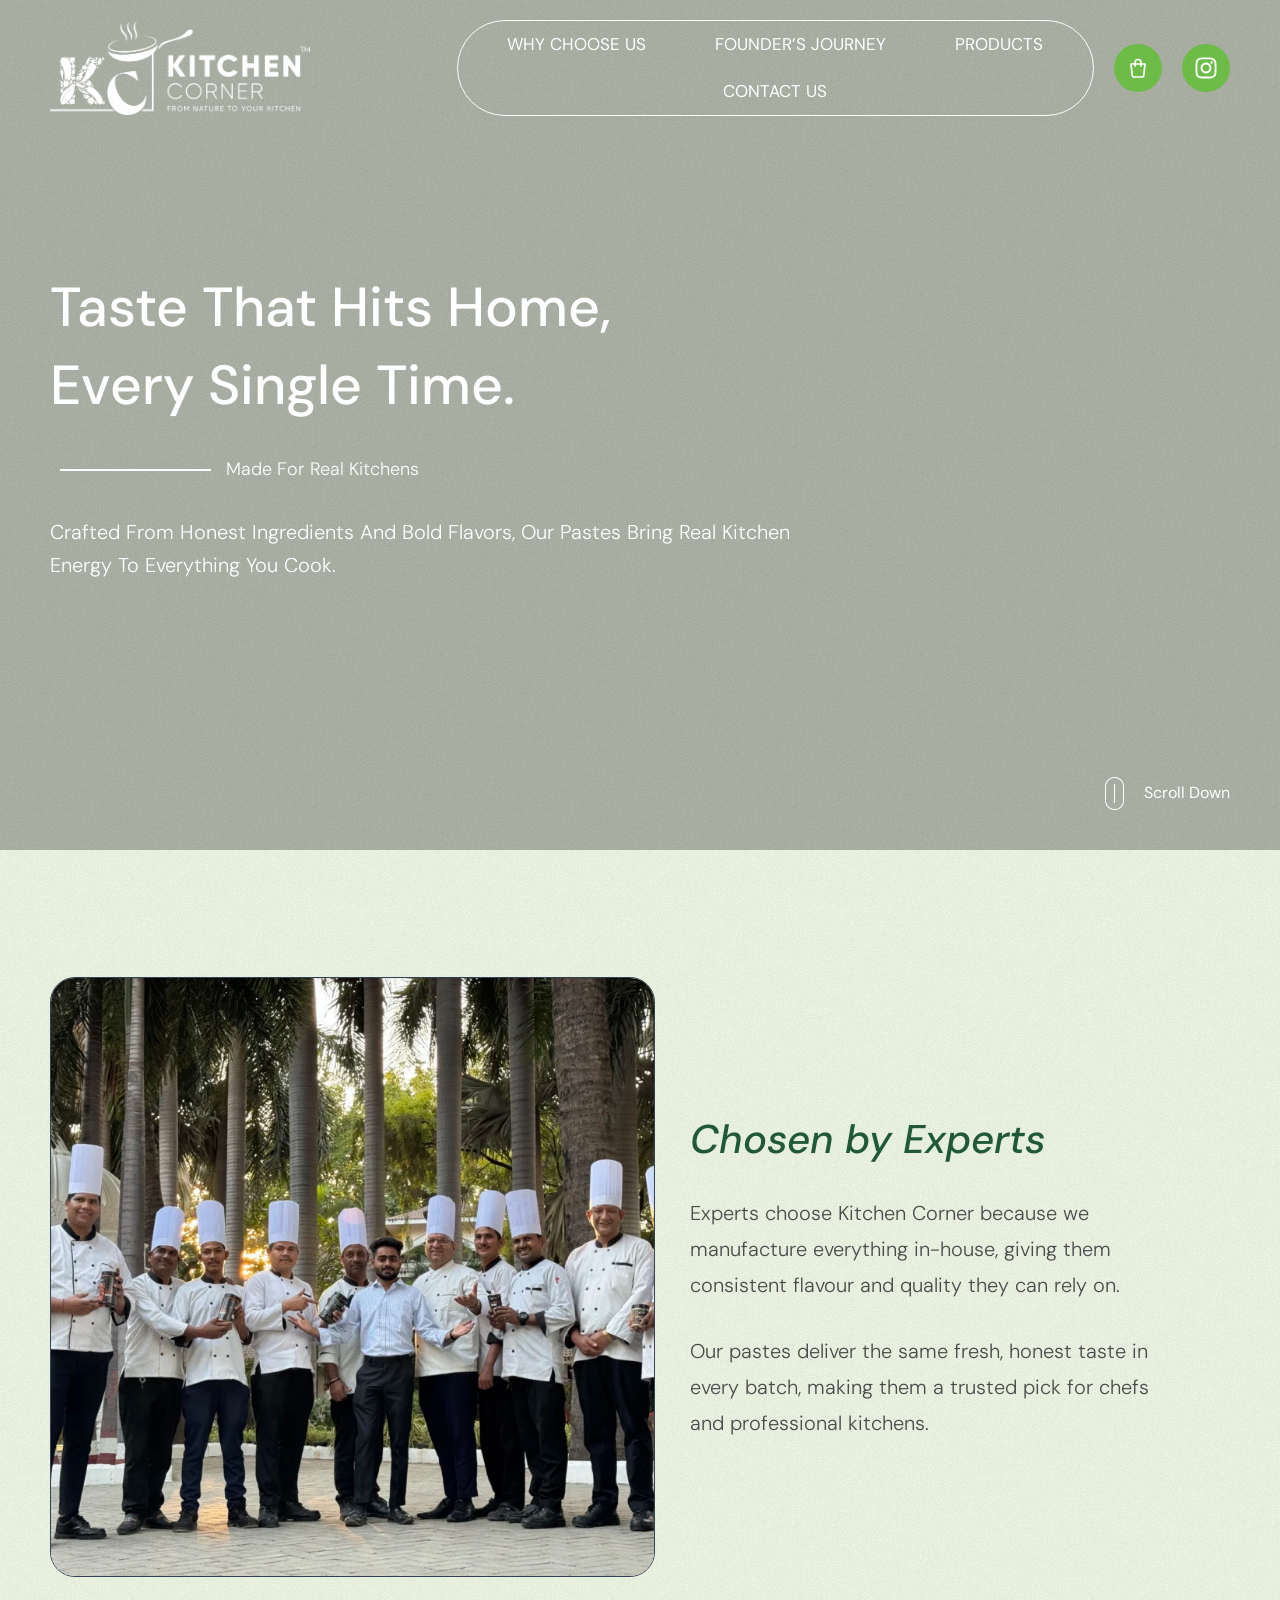
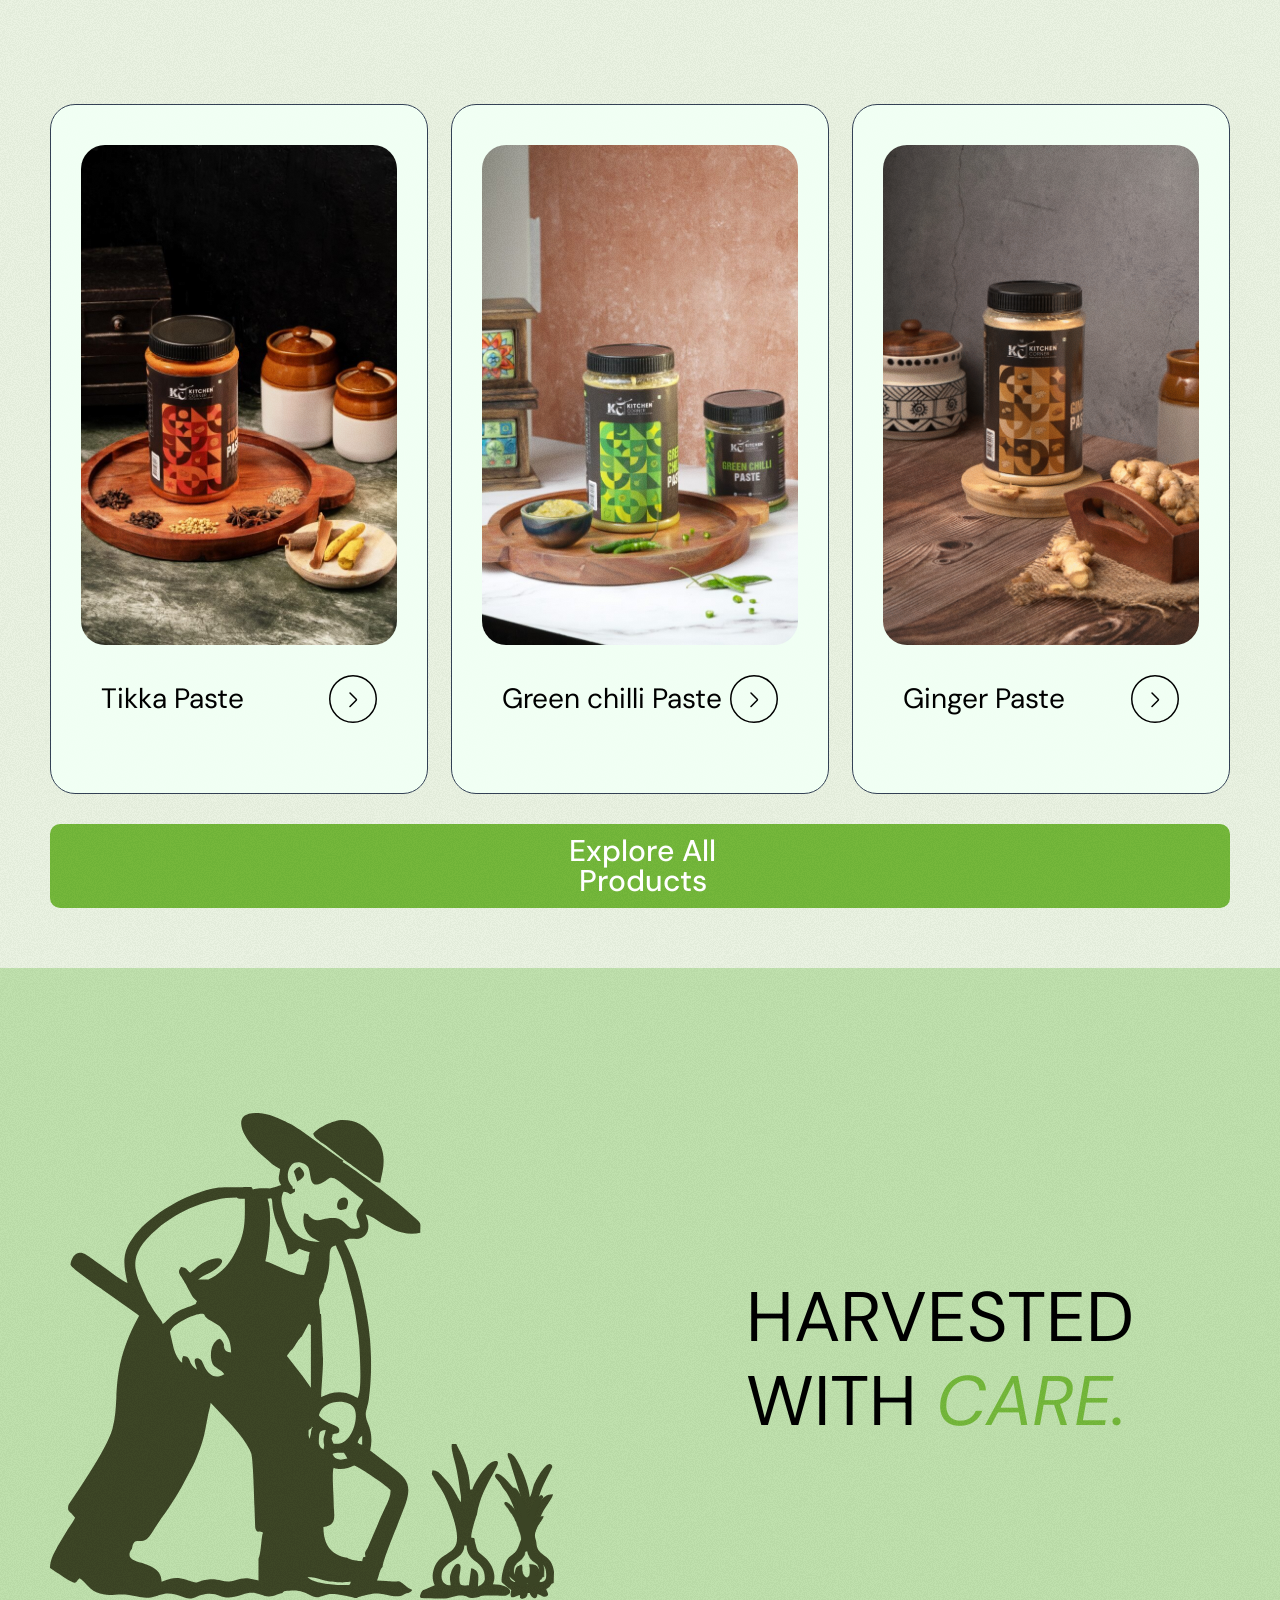
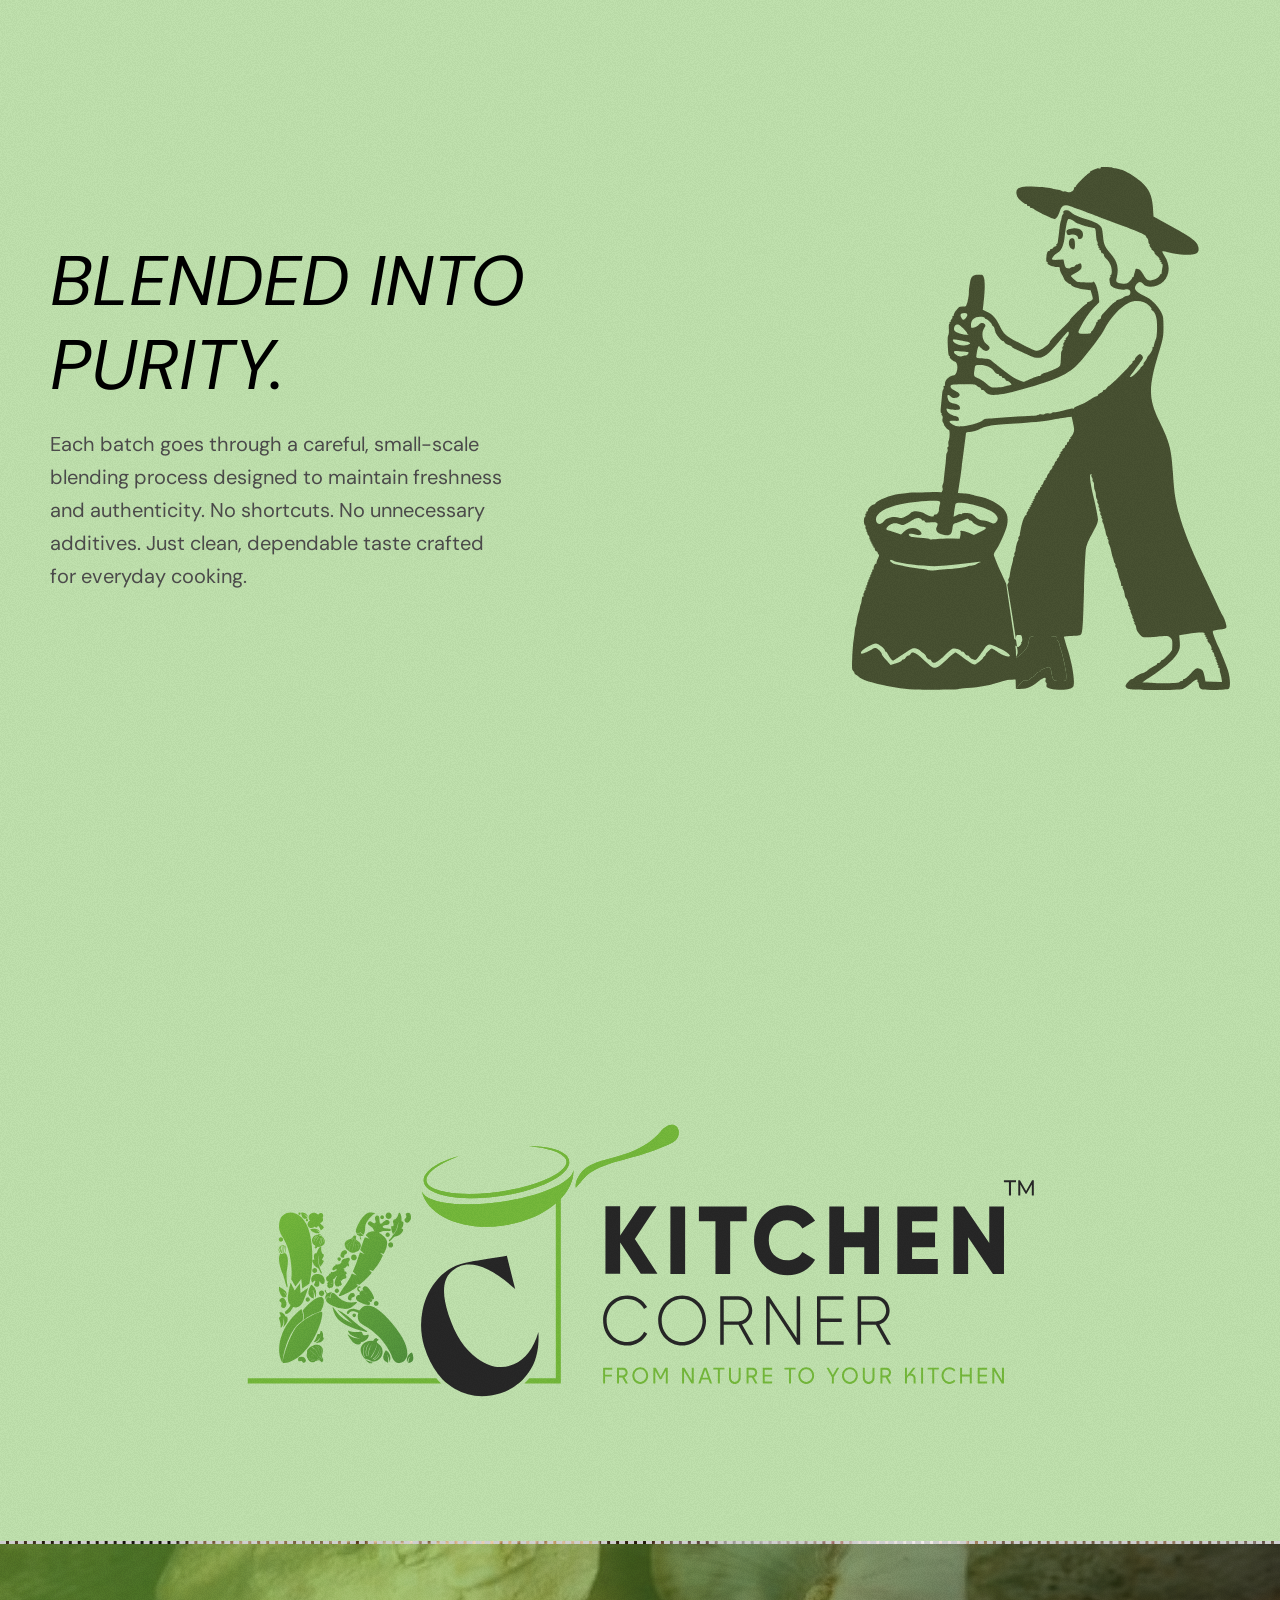
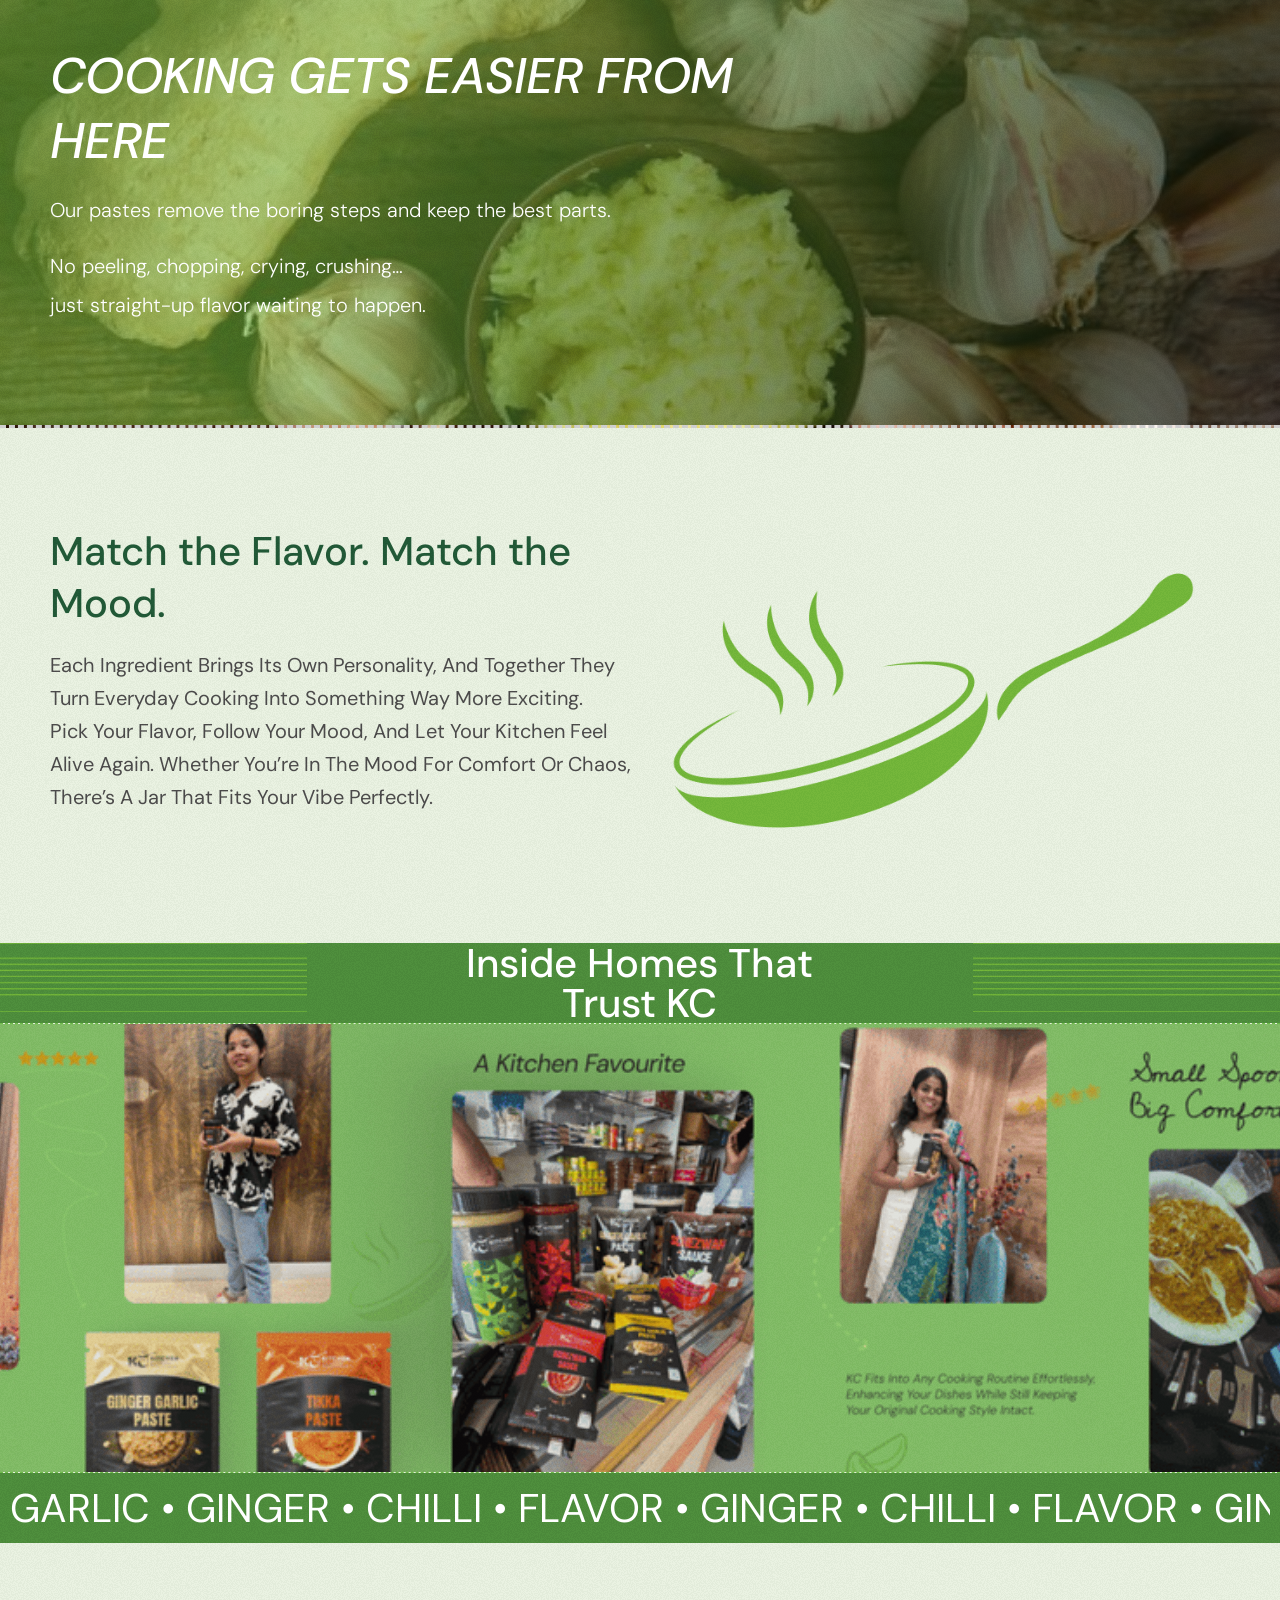
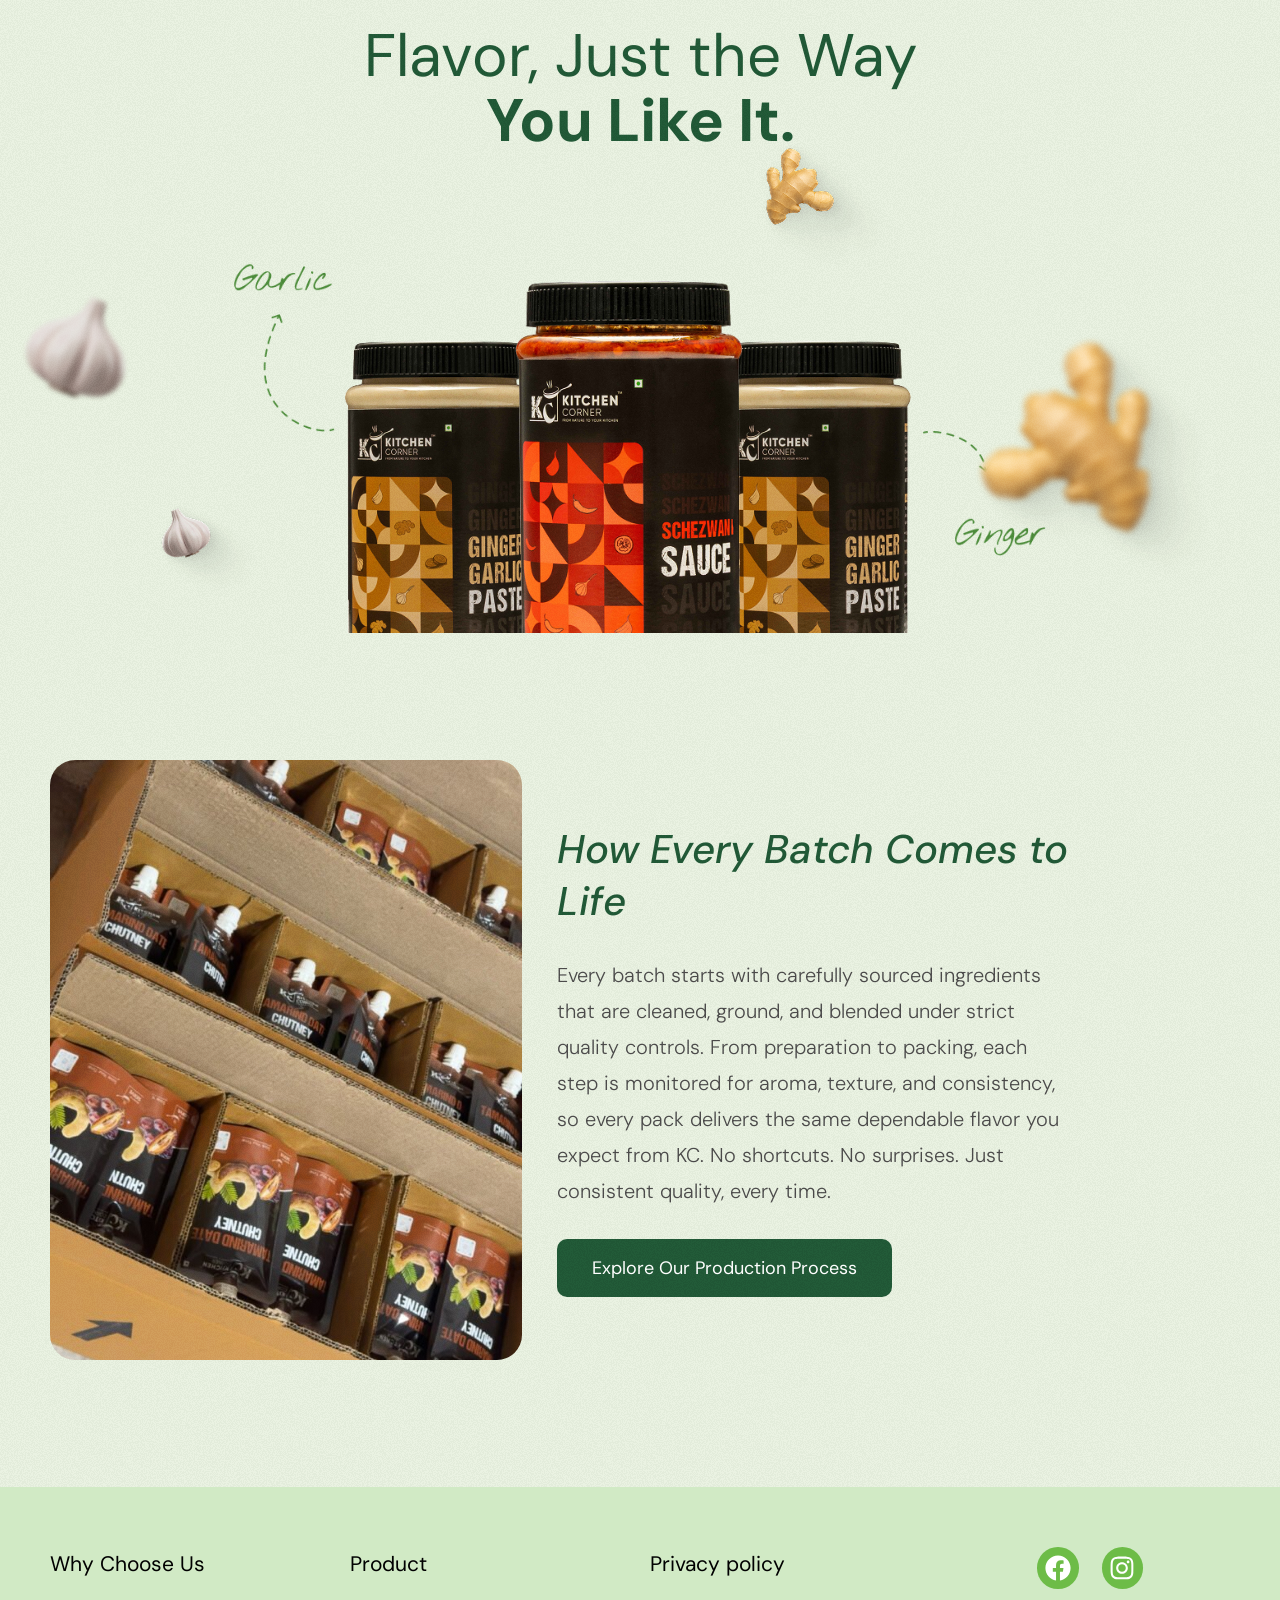
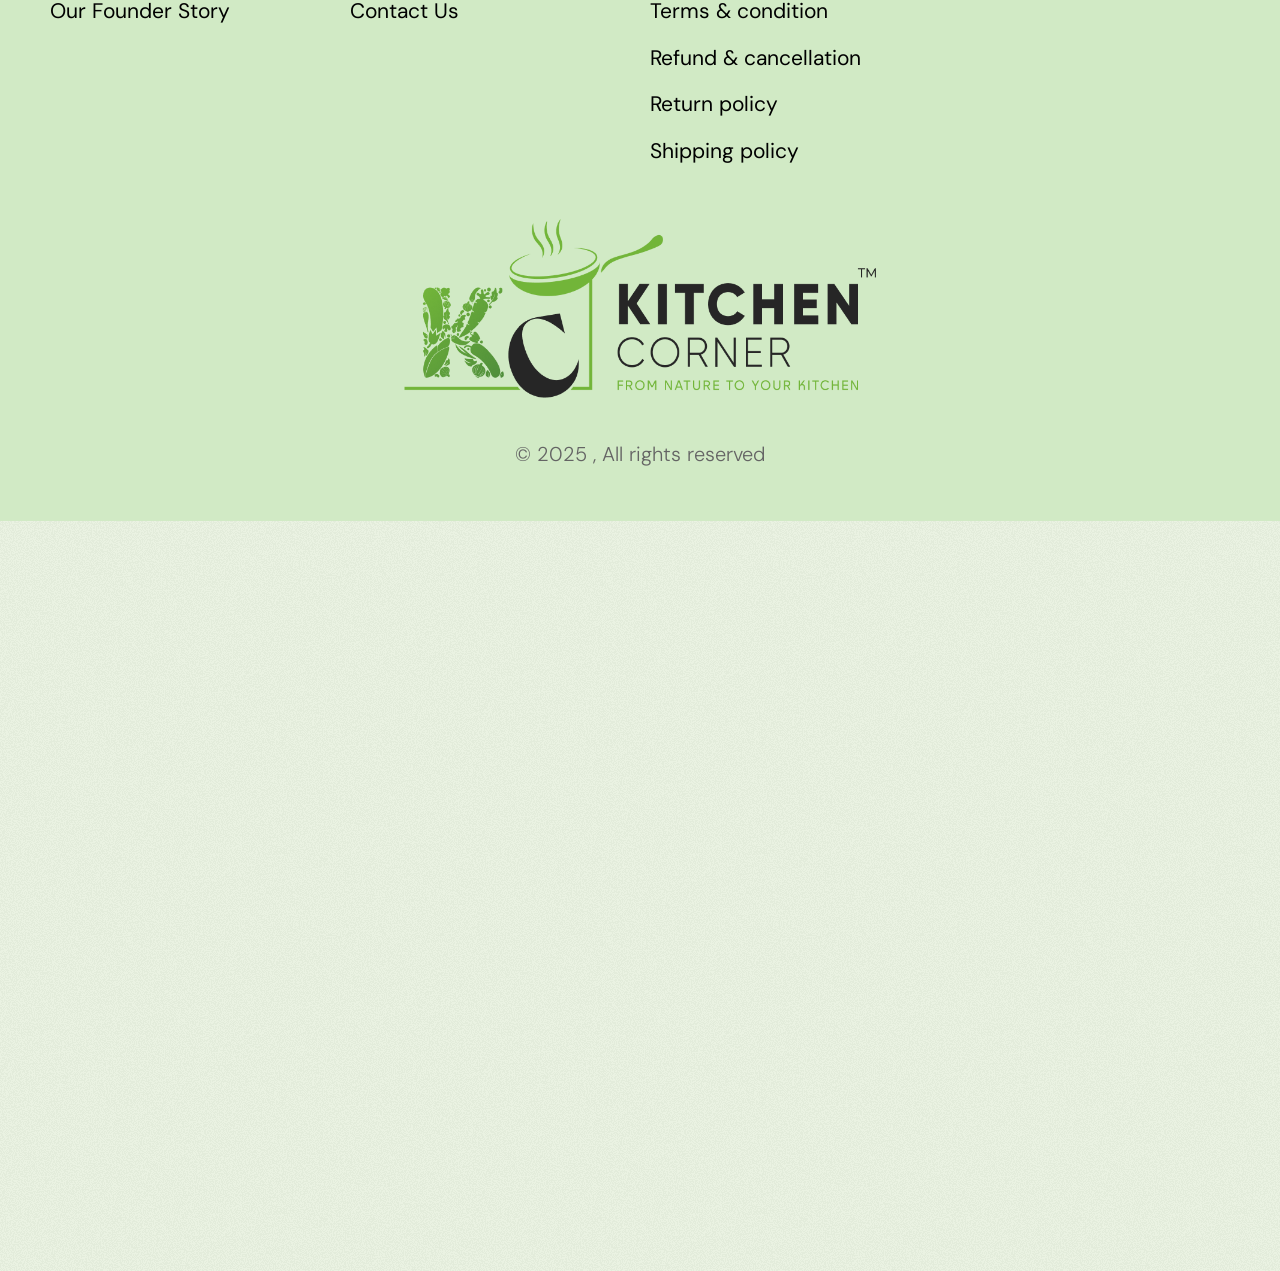
==== commit e5878b26: "Checkout on mykitchencorner.in with security hardening - /checkout/: Shopify-style checkout on the s" ====
--- a/index.html
+++ b/index.html
@@ -27,7 +27,7 @@
 <link rel="apple-touch-icon" href="/assets/media/2025/11/cropped-Frame-1171275894-2-180x180.png">
 <link rel="stylesheet" href="/assets/css/ga-fonts.css">
 <link rel="stylesheet" href="/assets/css/ga-base.css">
-<link rel="stylesheet" href="/assets/css/ga-home.css">
+<link rel="stylesheet" href="/assets/css/ga-home.css?v=2">
 <link rel="stylesheet" href="/assets/css/ga-shop.css?v=3">
 <script type="application/ld+json">{"@context":"https://schema.org","@graph":[{"@type":"Organization","@id":"https://mykitchencorner.in/#organization","name":"Kitchen Corner","alternateName":"My Kitchen Corner","url":"https://mykitchencorner.in/","logo":{"@type":"ImageObject","@id":"https://mykitchencorner.in/#logo","url":"https://mykitchencorner.in/assets/media/2025/09/Layer_x0020_1.png","contentUrl":"https://mykitchencorner.in/assets/media/2025/09/Layer_x0020_1.png","width":787,"height":299,"caption":"Kitchen Corner"},"image":{"@id":"https://mykitchencorner.in/#logo"},"email":"info@mykitchencorner.in","telephone":"+91 90812 71119","sameAs":["https://www.instagram.com/kitchencorner.in/"]},{"@type":"WebSite","@id":"https://mykitchencorner.in/#website","url":"https://mykitchencorner.in/","name":"Kitchen Corner","description":"Kitchen Corner is the official home of My Kitchen Corner, a brand known for real, honest kitchen essentials. Discover our story, ingredients, and the taste that makes us trusted in every home.","publisher":{"@id":"https://mykitchencorner.in/#organization"},"inLanguage":"en-US"},{"@type":"WebPage","@id":"https://mykitchencorner.in/#webpage","url":"https://mykitchencorner.in/","name":"Kitchen Corner | Official My Kitchen Corner Website","description":"Kitchen Corner is the official home of My Kitchen Corner, a brand known for real, honest kitchen essentials. Discover our story, ingredients, and the taste that makes us trusted in every home.","isPartOf":{"@id":"https://mykitchencorner.in/#website"},"about":{"@id":"https://mykitchencorner.in/#organization"},"primaryImageOfPage":{"@type":"ImageObject","url":"https://mykitchencorner.in/assets/media/2025/12/IMG_6729-1024x768.webp"},"inLanguage":"en-US"}]}</script>
 </head>
@@ -298,7 +298,7 @@
               <div class="ga-journey-fig"><svg class="ga-svg-farmer" width="504" height="486" viewBox="0 0 504 486" fill="none" xmlns="http://www.w3.org/2000/svg"> <path fill-rule="evenodd" clip-rule="evenodd" d="M154.614 202.282C154.174 201.286 153.952 200.785 151.525 200.785C144.953 200.785 125.863 209.347 121.066 216.939C120.469 217.884 120.148 218.06 120.01 218.137C119.97 218.158 119.946 218.172 119.934 218.193C119.914 218.227 119.929 218.282 119.969 218.426C120.057 218.742 120.265 219.49 120.49 221.403L123.744 235.418C125.389 240.756 128.322 247.228 132.157 249.798C132.157 248.863 132.142 248.156 132.13 247.597C132.108 246.614 132.096 246.087 132.197 245.584C132.313 245.006 132.576 244.458 133.142 243.28L133.297 242.959C138.044 243.354 138.736 245.123 139.747 247.71C140.691 250.124 141.913 253.25 146.968 256.637C146.7 255.486 146.331 254.416 145.968 253.363C145.319 251.48 144.689 249.652 144.689 247.518C144.689 244.426 148.719 244.884 150.863 246.859C151.847 247.764 152.653 249.563 153.577 251.623C154.816 254.386 156.265 257.617 158.632 259.785C164.297 264.976 168.629 264.204 174.311 261.196C172.262 258.135 169.962 256.83 167.848 255.632C164.594 253.786 161.785 252.192 161.03 244.829C160.206 236.792 163.194 227.614 169.754 225.861C171.204 226.925 172.11 227.711 173.035 229.493C174.218 231.774 174.139 231.939 173.989 232.254C173.881 232.479 173.737 232.781 173.99 233.983C174.764 237.664 176.589 239.16 181.147 239.539C180.886 227.839 177.683 222.032 171.333 215.162C170.674 214.449 170.49 214.216 170.387 214.087C170.362 214.056 170.342 214.031 170.321 214.006C170.234 213.903 170.134 213.812 169.613 213.342C169.47 213.214 169.291 213.052 169.078 212.859L161.385 208.019C155.991 205.396 155.144 203.481 154.614 202.282ZM192.378 85.751C189.984 85.8853 188.145 85.9885 186.837 84.5231C158.852 84.5231 128.289 97.9723 107.424 115.629C76.5132 141.788 83.741 157.399 94.5427 180.728C95.6624 183.147 96.8206 185.648 97.9787 188.253C99.6629 190.615 100.823 192.578 101.98 194.535C103.024 196.301 104.065 198.064 105.487 200.112C106.211 201.154 107.078 202.233 107.963 203.334C109.99 205.854 112.107 208.488 112.789 211.044C114.852 209.662 116.144 208.301 117.553 206.817C118.416 205.908 119.324 204.953 120.478 203.919C127.288 197.82 133.266 195.739 138.005 194.089C139.81 193.461 141.434 192.896 142.857 192.195C144.538 191.366 145.133 191.334 145.384 191.321C145.457 191.317 145.501 191.314 145.534 191.294C145.583 191.264 145.608 191.195 145.67 191.021C145.793 190.676 146.063 189.92 146.962 188.247L142.959 184.197C142.089 182.94 141.774 182.34 141.353 181.537C141.126 181.103 140.867 180.61 140.473 179.922C139.311 177.893 138.303 176.017 137.319 174.186C136.76 173.144 136.208 172.117 135.64 171.084C133.927 167.969 132.52 165.732 131.444 164.023C128.356 159.115 128.004 158.556 131.018 154.052C135.07 154.39 136.191 155.685 137.58 157.289C138.249 158.062 138.98 158.907 140.132 159.752C142.045 158.47 143.8 156.954 145.571 155.425C148.1 153.241 150.66 151.03 153.751 149.44C172.666 139.708 179.323 148.117 162.465 158.159C160.145 159.54 158.356 160.372 156.728 161.129C153.984 162.405 151.699 163.467 148.107 166.591H158.355C167.879 162.353 176.435 154.446 181.821 145.596C195.032 123.887 194.956 110.908 194.84 91.4635C194.829 89.5942 194.818 87.6651 194.818 85.6628C193.948 85.6628 193.135 85.7085 192.378 85.751ZM89.1124 202.788L86.5857 200.779L52.6209 176.635C48.0348 173.52 21.4267 155.324 20.5072 151.773C21.063 145.088 25.6068 138.189 32.2881 139.99C35.5069 140.857 40.5417 144.554 44.3963 147.384C45.6273 148.288 46.7395 149.104 47.632 149.711C49.1384 150.735 51.7026 152.627 54.727 154.859C62.74 160.773 73.9991 169.082 77.4716 170.01C72.7644 149.795 72.495 139.146 83.1536 124.403C97.6858 104.301 127.439 86.0832 151.376 78.6746C166.049 74.1333 170.486 74.1689 181.004 74.2531C183.628 74.2742 186.631 74.2982 190.266 74.255C193.282 74.2191 195.497 74.1397 197.137 74.0809C200.297 73.9677 201.326 73.9309 201.845 74.4275C202.096 74.6676 202.228 75.0324 202.423 75.5735C202.522 75.8477 202.638 76.1673 202.793 76.5386C206.627 75.0568 211.431 75.1958 216.043 75.3293C217.349 75.3671 218.639 75.4044 219.888 75.4044C223.404 74.8493 225.631 74.0263 228.153 73.0946C229.119 72.7376 230.128 72.3648 231.269 71.9849C227.983 67.3494 228.58 64.5126 229.365 60.7845C229.662 59.3747 229.985 57.8375 230.136 56.0273C223.856 52.7032 221.904 50.9323 219.799 49.0231C219.272 48.5446 218.735 48.0573 218.117 47.5348L212.046 42.2107C188.941 22.9361 177.769 -6.89306 217.486 1.43393C223.085 2.60789 234.747 7.84473 240.056 10.7685C242.887 12.3278 244.63 13.4301 246.672 14.7213C247.655 15.3434 248.708 16.0092 249.986 16.7912L285.787 42.5258C290.86 46.2138 292.83 47.3077 293.444 47.6485C293.618 47.7453 293.683 47.7814 293.678 47.7988C293.675 47.8091 293.648 47.8129 293.605 47.819C293.39 47.8495 292.772 47.9368 292.802 49.1883C298.088 51.3414 342.346 84.7897 346.631 88.7947L366.032 105.86C368.506 108.216 369.624 109.281 370.099 110.58C370.491 111.651 370.447 112.88 370.367 115.123C370.323 116.351 370.268 117.883 370.268 119.858C353.24 123.827 338.511 114.493 327.888 107.761C322.763 104.513 318.593 101.871 315.583 101.621C321.699 114.374 317.832 126.581 304.676 125.865C298.616 125.536 298.326 125.743 297.483 126.343C296.973 126.707 296.26 127.216 293.936 127.836C301.183 141.538 307.182 156.485 310.941 173.514C314.574 189.969 318.705 208.841 320.065 227.076C321.671 248.6 321.443 265.623 318.828 286.1C318.352 289.825 317.602 292.441 316.963 294.672C315.585 299.479 314.718 302.505 318.2 311.009C321.592 319.294 322.443 327.672 320.14 337.564L346.008 357.276C356.22 365.866 360.899 371.172 356.863 386.842C355.788 391.014 351.786 401.028 347.336 412.16C340.675 428.822 333.014 447.988 332.672 453.821C330.791 455.276 329.696 459.024 328.686 462.483C328.129 464.388 327.598 466.206 326.975 467.504C329.98 467.504 333.322 467.809 336.425 468.092C339.822 468.402 342.934 468.686 345 468.515C345.991 468.433 346.96 468.347 347.927 468.261L347.938 468.26C349.959 468.08 352.356 470.031 354.94 472.134C357.235 474.002 359.679 475.991 362.14 476.715C361.878 477.669 361.085 479.301 356.902 480.348C355.369 480.732 354.436 481.218 353.495 481.708C352.622 482.163 351.741 482.622 350.366 483.006C346.6 484.059 338.67 482.336 334.659 481.465C334.309 481.389 333.989 481.319 333.704 481.259C327.481 479.934 324.132 480.288 317.375 481.835C311.325 483.221 308.793 484.154 307.435 484.654C306.736 484.912 306.348 485.055 305.951 485.086C305.458 485.124 304.951 484.989 303.812 484.684C302.147 484.239 299.132 483.434 292.836 482.283C281.33 480.18 278.378 481.139 274.057 482.542C272.479 483.054 270.719 483.625 268.294 484.128C265.34 484.742 262.629 483.382 259.335 481.729C254.63 479.37 248.738 476.414 239.256 477.763C235.48 477.763 234.099 477.856 232.409 480.042C230.287 480.377 228.403 481.041 226.556 481.692C224.046 482.576 221.606 483.436 218.732 483.413C215.951 483.39 213.619 482.591 211.178 481.754C206.493 480.148 201.403 478.403 191.954 481.737C179.731 486.049 174.568 484.351 169.36 482.638C164.868 481.16 160.342 479.672 151.221 482.017C149.504 482.459 148.009 483.096 146.58 483.705C144.189 484.724 141.983 485.664 139.23 485.478C137.64 485.37 135.251 484.595 132.458 483.69C127.123 481.961 120.314 479.754 114.784 480.801C111.919 481.343 109.701 482.012 107.533 482.665C105.786 483.192 104.07 483.71 102.074 484.143C96.8541 485.276 91.3045 484.647 87.5727 483.615C77.7084 480.885 71.0417 481.29 65.0818 481.652C58.9932 482.022 53.6423 482.347 46.3733 479.24C42.0906 477.409 39.1193 474.281 36.1946 471.202C34.1289 469.027 32.0864 466.876 29.6216 465.225C28.3036 466.191 27.5957 467.211 27.0238 468.035C24.8391 471.183 24.6384 471.473 0 454.966C0 447.387 3.40441 441.145 6.64998 435.195C7.03025 434.497 7.40834 433.804 7.77852 433.113L18.4555 415.299C19.0261 414.444 19.6265 413.581 20.2308 412.713C22.0385 410.116 23.881 407.47 25.0642 404.808L22.5484 401.685C21.8214 400.915 21.1536 400.324 20.5677 399.806C18.5428 398.015 17.4958 397.089 18.3628 392.601C18.4948 391.918 21.2516 387.763 25.3419 381.598C36.5542 364.698 57.7872 332.694 62.4481 315.695C65.2836 305.353 65.7899 295.524 66.3335 284.969C67.4231 263.814 68.6628 239.744 89.1124 202.788ZM89.0646 427.923C85.8357 427.818 83.1792 427.731 82.0228 435.589C75.5591 444.707 82.5469 446.984 91.3545 449.854C100.405 452.802 111.377 456.377 111.65 468.644C112.944 468.343 114.269 467.847 115.693 467.314C120.532 465.503 126.522 463.261 136.339 466.742C146.24 470.254 147.206 469.767 149.525 468.6C151.015 467.851 153.063 466.82 158.4 466.389C164.045 465.933 167.836 466.751 171.243 467.486C175.347 468.372 178.894 469.137 184.457 467.412C194.656 464.25 197.219 464.853 206.577 467.056L206.59 467.059C207.193 467.201 207.825 467.35 208.489 467.504L208.495 445.848C210.119 441.641 210.72 435.578 211.251 430.218C211.704 425.651 212.106 421.594 213.047 419.632C210.835 418.57 209.492 418.607 208.53 418.633C207.211 418.669 206.608 418.685 205.46 415.823C205.182 415.129 204.898 406.437 204.529 395.156C203.854 374.505 202.895 345.175 201.17 340.328C197.765 330.767 190.54 322.337 184.148 314.879C183.302 313.892 182.471 312.922 181.665 311.969L160.639 289.692C160.422 292.308 159.828 294.646 159.187 297.166C158.808 298.66 158.412 300.218 158.068 301.937C157.498 304.788 157.012 307.486 156.54 310.106C155 318.66 153.608 326.39 149.911 335.95C149.583 336.8 149.258 337.646 148.934 338.488C146.554 344.687 144.273 350.628 141.337 355.867C139.543 359.07 137.911 362.163 136.262 365.288C134.698 368.252 133.118 371.247 131.37 374.391C128.093 380.285 124.663 385.635 121.079 391.225L120.546 392.057C117.961 396.091 115.528 399.525 112.985 403.115C111.671 404.971 110.325 406.87 108.914 408.915C106.702 412.121 104.974 414.855 103.514 417.166C99.0812 424.18 97.1117 427.296 91.5374 427.885C90.6877 427.975 89.8588 427.948 89.0646 427.923ZM273.429 413.933C273.429 431.518 280.92 442.114 297.348 444.708C299.126 446.7 308.823 448.127 312.165 448.127C313.1 444.109 313.264 444.103 313.987 444.077C314.336 444.064 314.816 444.047 315.577 443.568C314.444 440.186 315.197 438.952 316.545 436.745C316.942 436.094 317.391 435.359 317.859 434.459L328.114 410.513C330.259 405.06 332.48 400.365 334.997 395.046L335.139 394.745L335.268 394.472C335.411 394.172 335.556 393.868 335.702 393.562C337.933 388.892 340.513 383.49 340.647 377.458C339.786 374.507 310.017 354.32 304.195 352.382C298.956 354.713 290.892 357.872 283.677 354.662C282.308 358.207 282.851 369.677 283.304 379.252C283.504 383.49 283.687 387.357 283.679 390C283.672 392.258 283.838 394.505 283.997 396.669C284.648 405.513 285.196 412.953 273.429 413.933ZM236.972 242.959L252.922 263.481L260.897 274.874V212.189C260.778 212.13 260.657 211.985 260.571 211.881C260.545 211.851 260.523 211.824 260.505 211.804C260.492 211.79 260.481 211.78 260.473 211.774L259.619 211.126C259.223 210.981 259.064 210.822 259.029 210.679C259.474 210.329 259.448 210.223 259.324 210.257C259.2 210.292 258.978 210.467 259.029 210.679C258.871 210.803 258.654 210.958 258.361 211.149L251.782 223.576C250.175 224.429 247.482 228.664 245.195 232.259C244.248 233.749 243.37 235.13 242.668 236.114C241.154 236.917 238.047 241.352 236.972 242.959ZM269.43 194.022C269.711 196.114 270.011 198.341 270.011 200.779C270.278 200.867 270.478 200.913 270.629 200.948C270.821 200.992 270.932 201.018 270.995 201.087C271.079 201.179 271.079 201.349 271.079 201.746C271.078 202.188 271.078 202.91 271.193 204.119L272.797 242.504C273.446 246.687 272.663 258.304 271.971 268.574C271.543 274.915 271.15 280.743 271.15 283.992C280.85 279.336 291.867 276.645 303.334 282.769C304.343 283.308 305.111 283.747 305.7 284.084C306.859 284.746 307.33 285.016 307.599 284.881C307.783 284.789 307.872 284.507 308.022 284.032C308.128 283.693 308.266 283.255 308.492 282.718C312.158 273.995 309.59 232.054 308.412 222.777C304.863 194.822 303.982 191.341 299.388 173.181C298.619 170.142 297.746 166.692 296.739 162.647C295.847 159.065 295.389 157.581 294.752 155.518C294.457 154.564 294.124 153.485 293.692 152.017C291.955 146.118 289.961 141.837 288.404 138.496C287.264 136.047 286.359 134.103 285.961 132.396C279.966 132.895 279.816 137.494 279.571 145.073C279.383 150.855 279.14 158.372 276.2 167.126C275.946 167.882 275.782 168.409 275.666 168.78C275.467 169.419 275.412 169.597 275.291 169.684C275.245 169.717 275.189 169.737 275.111 169.765C274.993 169.806 274.826 169.866 274.568 170.016C274.247 175.5 273.147 177.426 271.85 179.699C271.129 180.961 270.347 182.33 269.605 184.474C268.553 187.51 268.966 190.582 269.43 194.022ZM257.878 148.574C257.959 148.619 258.16 148.614 258.618 148.348C258.618 143.826 258.736 143.358 259.292 141.143C259.422 140.626 259.576 140.015 259.757 139.235C256.494 138.474 252.214 137.116 249.504 135.815C248.499 136.488 247.666 137.197 246.867 137.877C244.664 139.753 242.714 141.412 238.111 141.514C234.659 126.691 231.764 120.613 229.231 115.297C227.048 110.715 225.134 106.698 223.366 98.1354C222.532 94.101 222.357 91.1794 222.235 89.1437C221.996 85.1637 221.96 84.5697 217.61 85.6628C223.038 99.7246 218.254 135.778 215.325 148.353C219.418 149.307 224.873 151.86 230.13 154.32C233.826 156.05 237.426 157.735 240.385 158.785C244.25 160.157 249.783 162.031 254.061 162.031C255.617 158.787 256.072 156.494 256.502 154.321C256.745 153.096 256.981 151.908 257.402 150.61C257.825 149.305 257.891 148.769 257.878 148.574ZM257.836 148.481C257.825 148.498 257.829 148.546 257.878 148.574C257.872 148.478 257.847 148.464 257.836 148.481ZM312.165 331.865V322.746C309.866 324.431 308.459 326.394 307.607 329.585C308.429 330.136 308.862 330.48 309.16 330.716C309.349 330.866 309.483 330.973 309.629 331.063C309.99 331.285 310.417 331.399 311.906 331.796L312.165 331.865ZM293.24 71.52C288.268 67.3103 283.441 63.2228 279.119 65.146C262.673 77.6632 261.318 69.3212 260.03 61.3913C259.589 58.6741 259.156 56.0053 258.126 54.2406C256.192 50.9281 249.831 47.761 244.565 49.8517C239.226 51.9719 235.125 62.7127 239.904 70.2558C240.856 71.7592 241.478 72.4286 241.885 72.8676C242.506 73.5362 242.631 73.6706 242.674 75.4044C243.952 76.3784 244.532 75.7834 244.788 75.5214C244.853 75.4546 244.898 75.4094 244.927 75.4175C244.987 75.4346 244.983 75.6828 244.969 76.4476C244.96 76.9692 244.947 77.7318 244.947 78.8239C240.721 81.655 240.376 81.4183 239.172 80.5924C238.313 80.0025 237.015 79.1121 233.554 78.8239C230.385 84.8145 231.451 89.0103 233.208 95.9255C233.26 96.1303 233.313 96.3375 233.366 96.5471C233.413 96.7317 233.46 96.9183 233.508 97.1069C238.793 118.072 248.623 128.976 270.011 128.976L265.608 126.542C255.675 122.191 251.504 111.46 254.061 100.48C257.825 100.794 258.007 101.094 258.641 102.136C258.959 102.659 259.391 103.368 260.445 104.359C264.618 108.285 268.433 107.384 273.265 106.243C276.512 105.476 280.218 104.601 284.799 105.009C290.383 105.505 293.491 108.587 296.268 111.341C299.836 114.88 302.859 117.878 309.886 114.158C309.65 111.316 308.787 109.286 307.99 107.408C306.886 104.808 305.906 102.501 306.883 98.7384C307.606 95.957 309.064 93.9252 310.436 92.0125C311.645 90.3273 312.788 88.7344 313.304 86.8026C307.275 82.7637 302.069 78.6697 296.364 74.1151C295.319 73.2803 294.276 72.3975 293.24 71.52ZM263.225 314.062C263.218 314.034 263.125 314.027 262.95 314.013C262.594 313.985 261.898 313.931 260.902 313.628L262.036 314.768L258.618 317.047C258.618 317.499 258.607 318.02 258.595 318.571C258.564 319.989 258.529 321.6 258.673 322.692L259.096 324.549C259.143 324.753 259.371 325.526 259.41 325.374C259.446 325.234 259.586 325.848 259.543 326.094L259.534 326.133C259.538 326.122 259.541 326.109 259.543 326.094L260.897 320.472C260.973 318.396 261.19 317.7 261.506 316.685C261.66 316.189 261.839 315.616 262.036 314.768C262.421 314.534 262.709 314.377 262.906 314.27C263.128 314.149 263.232 314.093 263.225 314.062ZM273.264 317.269C269.372 318.338 268.872 319.798 268.872 330.72C269.032 331.08 269.173 331.403 269.301 331.696C270.49 334.412 270.516 334.473 273.429 336.424C274.385 332.319 274.266 331.96 274.001 331.16C273.814 330.595 273.554 329.81 273.549 327.328C273.544 325.058 274.019 323.505 274.561 321.736C274.963 320.422 275.402 318.989 275.707 317.053L273.264 317.269ZM281.638 325.4C281.564 325.588 281.65 325.839 282.058 327.033C282.185 327.404 282.343 327.867 282.537 328.446L283.682 330.725H288.234C300.773 330.264 309.599 305.899 304.233 295.348C299.311 285.67 273.246 285.839 268.872 302.23C272.347 306.976 277.727 309.358 282.097 311.294C286.155 313.091 289.344 314.503 289.333 317.064C289.32 320.107 288.057 320.307 286.092 320.619C285.072 320.781 283.864 320.973 282.543 321.607C282.311 324.395 281.921 324.965 281.728 325.246C281.689 325.304 281.658 325.35 281.638 325.4ZM290.84 339.78C287.857 339.679 286.062 339.618 282.543 340.978C284.244 344.803 285.731 345.825 290.513 346.683L297.354 345.543C296.01 343.002 295.453 342.111 293.936 339.844C292.743 339.844 291.738 339.81 290.84 339.78ZM271.055 466.42C266.82 465.25 262.604 464.085 257.479 464.085C261.839 470.039 283.309 472.064 290.518 472.064C292.022 472.064 293.281 472.079 294.339 472.091C297.834 472.133 299.131 472.149 299.772 471.508C300.15 471.13 300.3 470.523 300.539 469.558C300.607 469.284 300.682 468.98 300.772 468.644C298.627 468.644 297.15 468.884 295.778 469.106C294.032 469.389 292.457 469.644 289.893 469.344C288.613 469.194 287.099 469.076 285.535 468.954C283.056 468.76 280.446 468.557 278.43 468.201C275.853 467.745 273.451 467.082 271.055 466.42ZM273.041 30.5347C268.444 27.381 264.18 24.4561 263.175 20.6928C267.126 15.2983 282.807 7.01489 292.797 7.01489C306.846 7.01489 313.961 12.8861 322.722 21.5284C337.463 36.0699 333.796 52.9918 331.511 63.5344C330.984 65.9668 330.53 68.0596 330.393 69.7052C325.438 69.5948 323.601 68.1626 320.907 66.0618C320.603 65.8252 320.289 65.5802 319.958 65.3276C317.397 63.3725 315.461 62.0719 313.036 60.4429C312.469 60.0617 311.874 59.6625 311.239 59.2328C309.079 57.7713 307.409 56.4882 305.588 55.0887C304.699 54.4054 303.773 53.6944 302.737 52.9213C301.538 52.0265 300.485 51.3075 299.47 50.6152C297.948 49.5763 296.514 48.5976 294.809 47.1758L278.156 34.201C276.505 32.9108 274.75 31.7069 273.041 30.5347ZM295.755 96.0651C293.792 96.7151 287.1 98.9307 287.1 92.5018C287.1 81.5402 303.491 80.7489 296.215 95.9213C296.128 95.9414 295.97 95.9939 295.755 96.0651ZM247.225 68.5655L243.807 58.307L246.558 55.3593C247.103 54.9353 248.142 54.4238 248.887 54.0569C249.135 53.9351 249.35 53.8293 249.504 53.7479C249.577 53.8175 249.663 53.8965 249.746 53.9742C249.885 54.1028 250.02 54.2276 250.091 54.3001C256.21 60.5855 255.804 64.0241 247.225 68.5655Z" fill="#3B4425"/> <path fill-rule="evenodd" id="ga-garlic-start" clip-rule="evenodd" d="M502.481 470.598C502 470.795 501.543 470.984 501.458 471.114C500.594 472.436 500.162 473.097 499.621 473.647C499.08 474.197 498.43 474.637 497.13 475.516C496.86 475.698 496.562 475.9 496.231 476.125C496.404 476.782 496.739 477.479 497.075 478.18C498.078 480.267 499.095 482.384 495.88 483.575C494.32 484.153 492.777 483.377 491.047 482.507C489.954 481.957 488.786 481.369 487.492 481.062C486.857 488.817 480.909 484.588 479.723 480.075H477.781C476.754 484.557 476.362 484.956 471.955 486C470.904 485.217 470.399 485.065 470.169 484.995C470.082 484.969 470.034 484.954 470.012 484.922C469.985 484.883 469.993 484.819 470.012 484.677C470.054 484.364 470.145 483.673 470.013 482.05C468.683 482.365 467.394 482.842 466.217 483.278C462.028 484.829 459.271 485.849 461.273 477.112C459.492 475.899 455.698 472.654 453.508 470.78C452.833 470.203 452.311 469.756 452.046 469.538C450.055 467.284 454.361 447.916 458.968 444.154C460.418 442.969 461.572 442.123 462.525 441.423C466.006 438.869 466.825 438.268 469.667 430.333C470.041 429.29 470.355 428.493 470.614 427.835C471.622 425.278 471.782 424.873 471.222 420.685C469.718 409.434 462.878 388.781 455.994 378.788C455.353 377.859 454.949 377.41 454.54 376.956C454.2 376.578 453.857 376.197 453.37 375.531C452.763 374.699 452.35 373.982 451.925 373.242C451.576 372.636 451.217 372.012 450.735 371.298C450.005 370.216 449.106 369.127 448.239 368.076C445.784 365.101 443.579 362.429 446.147 361.073C450.593 358.726 462.438 373.668 468.052 380.749C469.593 382.693 470.665 384.045 470.984 384.282L459.881 348.154C459.776 347.913 459.652 347.639 459.516 347.34C458.046 344.09 455.274 337.964 461.18 340.673C468.154 343.872 479.723 373.882 479.723 384.282C481.191 382.134 481.91 379.247 482.577 376.568C482.866 375.409 483.146 374.286 483.472 373.281C485.453 367.179 496.719 347.035 501.192 351.583C502.865 353.284 502.237 354.327 501.521 355.515C501.351 355.797 501.176 356.087 501.026 356.395C500.398 357.687 499.68 359.118 498.91 360.653C494.457 369.527 488.253 381.891 487.492 391.195C488.612 390.36 489.551 389.202 490.549 387.972C493.061 384.875 495.944 381.32 503.029 381.32C502.831 383.739 501.003 386.373 498.647 389.769C496.697 392.578 494.386 395.909 492.336 400.072C490.517 403.765 489.482 405.888 488.118 410.596C487.399 413.081 486.783 414.936 486.29 416.42C484.752 421.05 484.417 422.06 485.893 427.306C486.294 428.728 486.389 429.618 486.492 430.576C486.573 431.333 486.658 432.133 486.902 433.271C487.858 437.725 490.932 440.042 494.155 442.473C496.513 444.25 498.951 446.088 500.699 448.867C502.143 451.162 503.926 455.987 504 459.336L503.687 469.972C503.57 470.148 503.011 470.379 502.481 470.598ZM482.637 460.678L482.637 460.324C482.637 457.712 482.395 456.625 482.151 455.53C481.932 454.544 481.712 453.552 481.665 451.436C486.005 451.534 486.929 452.45 488.492 455.357C491.21 460.414 490.438 464.048 489.831 466.902C489.655 467.733 489.492 468.497 489.434 469.212C494.286 469.102 496.231 467.287 496.231 462.299C496.231 453.534 493.161 451.498 489.459 449.044C485.686 446.543 481.257 443.607 478.752 432.672C476 433.42 475.891 434.053 475.641 435.518C475.475 436.493 475.246 437.836 474.133 439.825C471.896 443.822 469.524 445.633 467.178 447.423C465.909 448.392 464.647 449.355 463.419 450.656C456.994 457.461 457.48 468.48 466.128 469.212C464.551 465.868 464.249 462.78 464.952 459.212C465.845 454.679 466.371 452.814 470.984 452.423C471.69 455.505 471.592 456.819 471.502 458.019C471.412 459.237 471.33 460.337 472.104 463.044C473.177 466.798 474.729 470.094 478.752 471.187C482.642 468.289 482.639 465.057 482.637 460.678Z" fill="#3B4425"/> <path fill-rule="evenodd" clip-rule="evenodd" d="M383.02 363.243L382.942 363.097L382.848 362.922C382.252 361.809 381.955 361.256 381.879 360.68C381.806 360.123 381.936 359.538 382.192 358.389C382.245 358.152 382.303 357.891 382.366 357.601C382.393 357.478 382.42 357.35 382.449 357.216C387.292 357.619 388.668 359.121 390.94 361.601C391.39 362.092 391.875 362.622 392.429 363.188C402.087 373.069 404.736 378.377 406.823 382.56C407.991 384.901 408.984 386.89 410.931 389.131V383.438L410.885 383.12C409.666 374.598 408.14 363.924 406.468 355.982C405.889 353.234 405.136 350.351 404.396 347.52C402.681 340.956 401.039 334.671 401.816 331H406.373C406.605 331.869 407.395 333.36 408.485 335.421C412.362 342.745 420.045 357.262 420.045 376.593H422.324C423.65 370.899 435.893 350.186 443.463 348.441C450.889 346.728 448.076 351.78 442.746 361.352C437.387 370.978 429.482 385.175 426.881 401.663C425.202 405.439 421.298 419.359 421.184 424.466C421.704 424.605 422.143 424.715 422.514 424.809C423.709 425.111 424.196 425.234 424.417 425.545C424.569 425.76 424.596 426.063 424.64 426.575C424.695 427.203 424.777 428.144 425.15 429.616C427.379 438.413 427.632 438.603 430.468 440.738C431.659 441.634 433.305 442.873 435.743 445.234C442.995 452.258 446.785 462.952 442.831 471.199C459.902 471.199 464.457 480.043 456.328 482.382C454.738 482.839 447.045 482.696 442.768 482.617C441.823 482.599 441.044 482.584 440.536 482.58C431.828 482.508 431.117 482.873 429.915 483.49C429.299 483.807 428.553 484.189 426.533 484.613C421.924 485.58 419.841 484.762 417.594 483.881C414.403 482.629 410.882 481.248 399.32 484.665C394.739 486.02 387.419 485.633 380.073 485.244C376.951 485.079 373.823 484.914 370.9 484.882C370.049 483.512 369.638 483.714 370.405 481.512C371.214 479.187 372.405 477.012 374.905 476.618L384.727 472.338C382.05 466.756 381.996 461.098 384.229 454.746C386.915 447.105 391.905 444.024 396.538 441.164C405.3 435.754 412.784 431.134 400.981 397.946C395.577 382.752 392.335 378.002 388.956 373.053C387.257 370.564 385.524 368.025 383.464 364.081C383.36 363.882 383.262 363.696 383.169 363.521L383.174 363.531C383.126 363.44 383.079 363.353 383.034 363.268L383.02 363.243ZM391.563 463.22C391.563 468.479 394.672 472.204 400.677 472.338C400.554 470.865 400.393 469.692 400.251 468.666C399.799 465.391 399.552 463.605 401.447 458.297C402.474 455.422 406.362 448.13 409.866 451.646C411.12 452.904 410.484 456.814 409.916 460.307C409.611 462.179 409.326 463.933 409.362 465.092C409.595 472.564 410.438 472.541 415.894 472.39C416.773 472.366 417.771 472.338 418.906 472.338L421.184 455.241C428.907 457.041 428.617 461.84 428.217 468.446C428.122 470.025 428.02 471.708 428.02 473.478C430.977 471.912 434.856 469.736 434.856 465.499C434.856 455.63 430.237 451.998 425.649 448.389C421.224 444.909 416.828 441.452 416.627 432.444H414.348C414.174 440.273 408.587 443.921 402.99 447.576C397.282 451.304 391.563 455.038 391.563 463.22Z" fill="#3B4425"/> </svg></div>
             </div>
             <div class="ga-journey-text">
-              <h2>Harvested<br>with <i style="color:#72B539">care.</i></h2>
+              <h2>Harvested<br>with <i class="ga-accent-text">care.</i></h2>
             </div>
           </div>
 
@@ -553,6 +553,6 @@
 <script src="/assets/js/ga-carousel.js"></script>
 <script src="/assets/js/ga-journey.js"></script>
 <script src="/assets/js/ga-shop-config.js?v=4"></script>
-<script src="/assets/js/ga-shop.js?v=4"></script>
+<script src="/assets/js/ga-shop.js?v=5"></script>
 </body>
 </html>
--- a/assets/css/ga-home.css
+++ b/assets/css/ga-home.css
@@ -1522,3 +1522,8 @@
   line-height: 1;
   color: #000000;
 }
+
+/* accent word inside a heading ("Harvested with care.") */
+.ga-accent-text {
+  color: #72b539;
+}
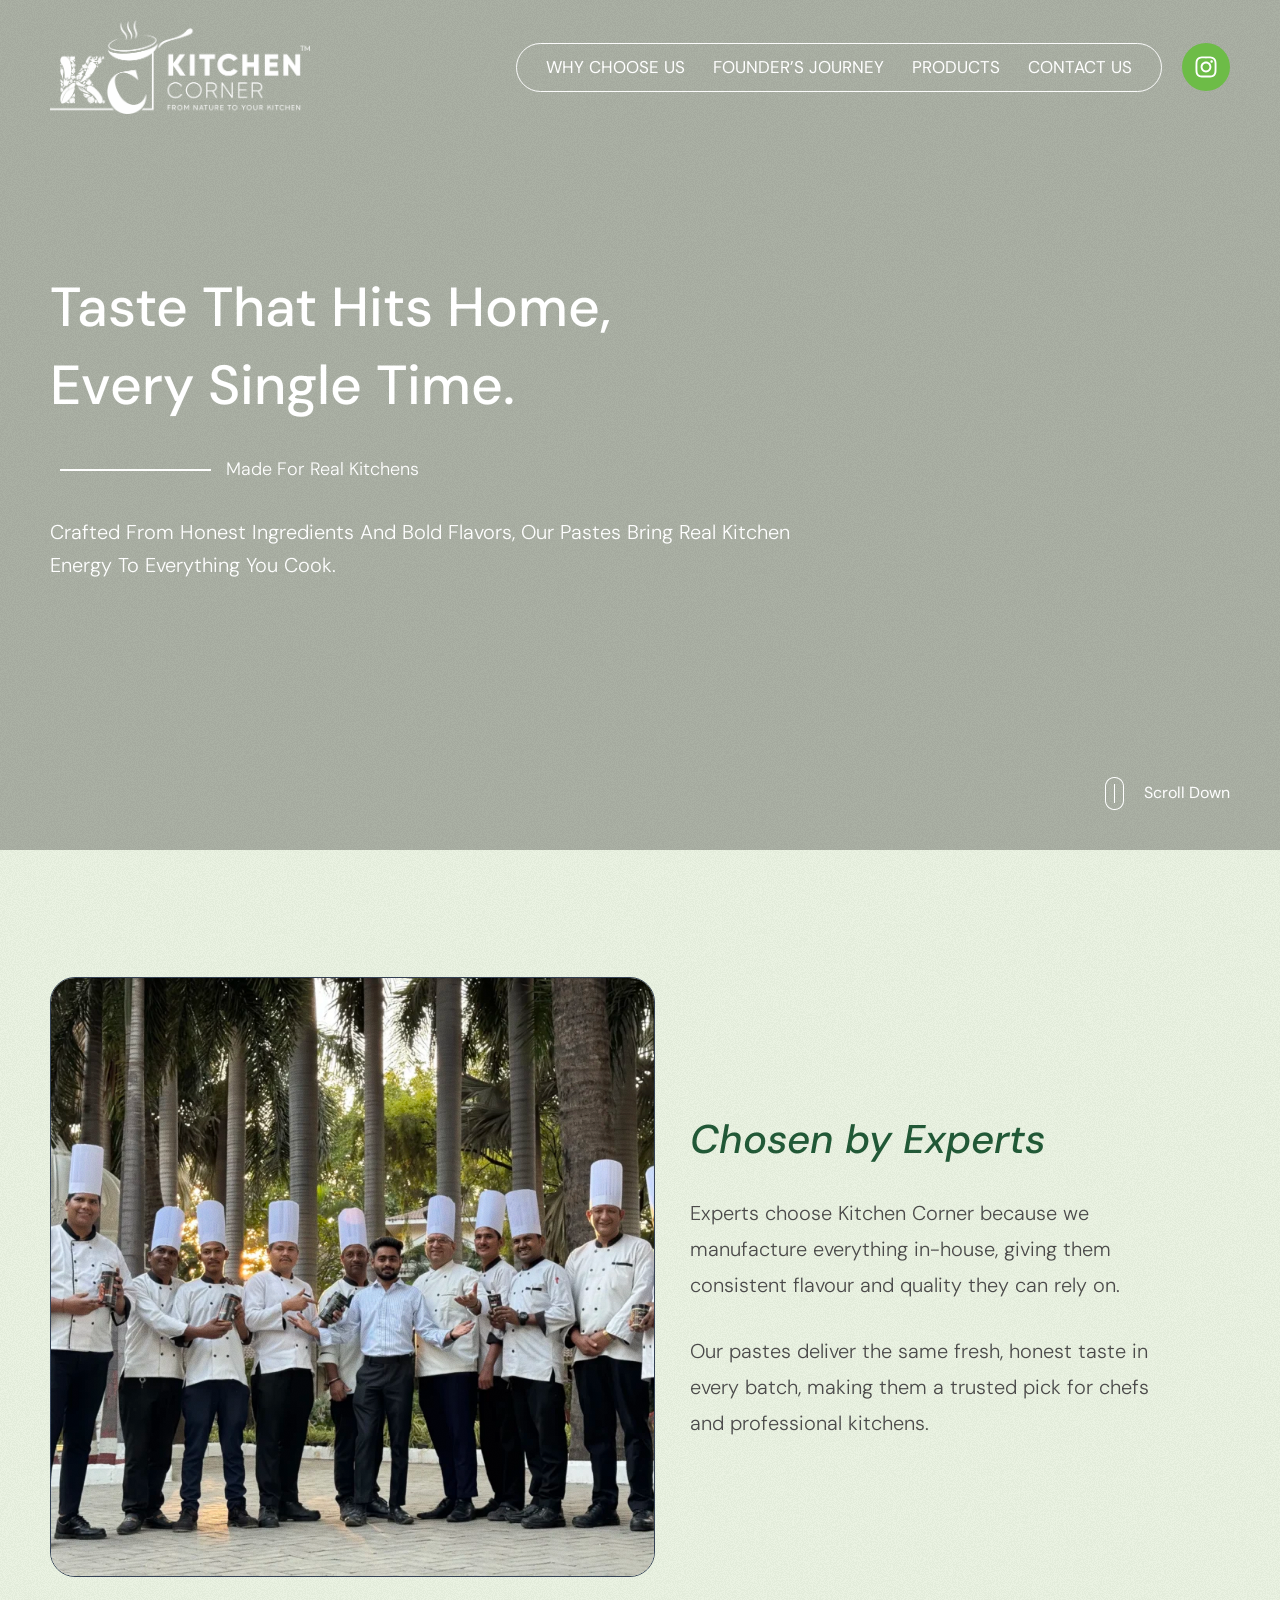
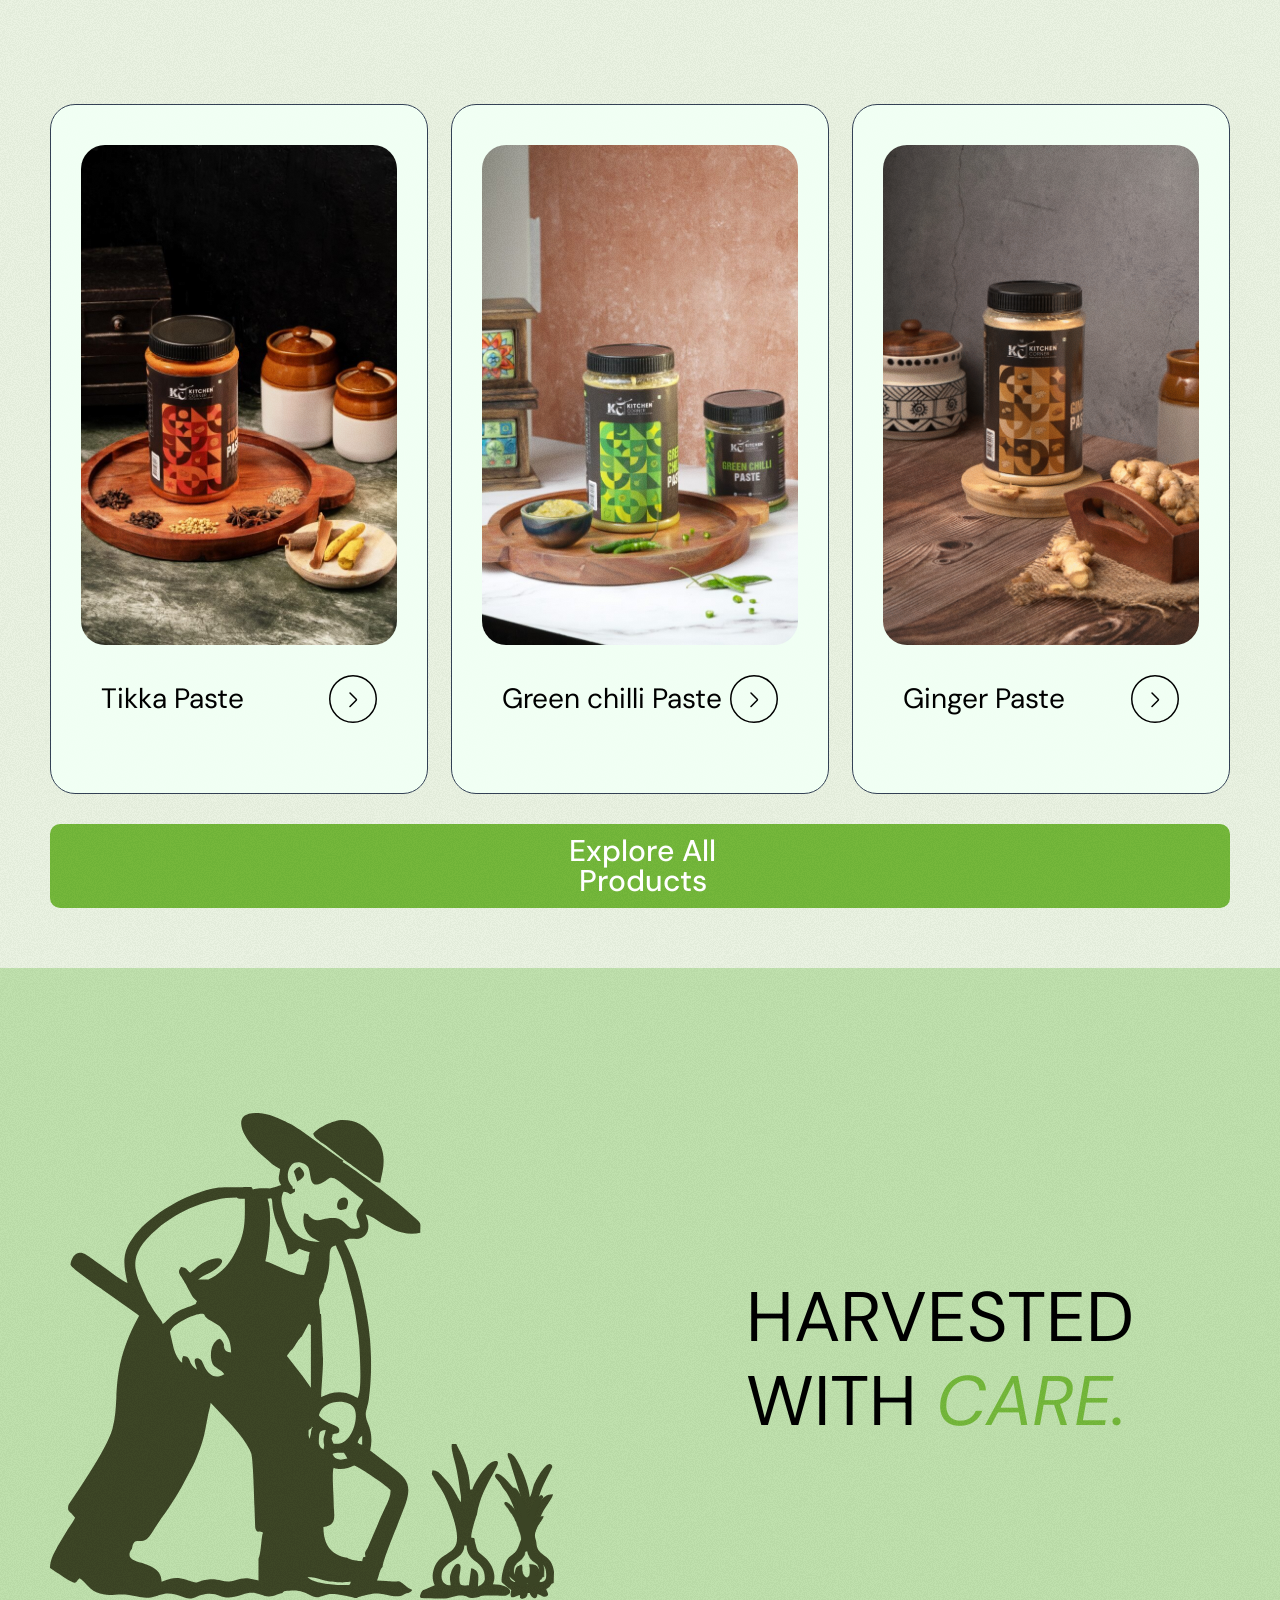
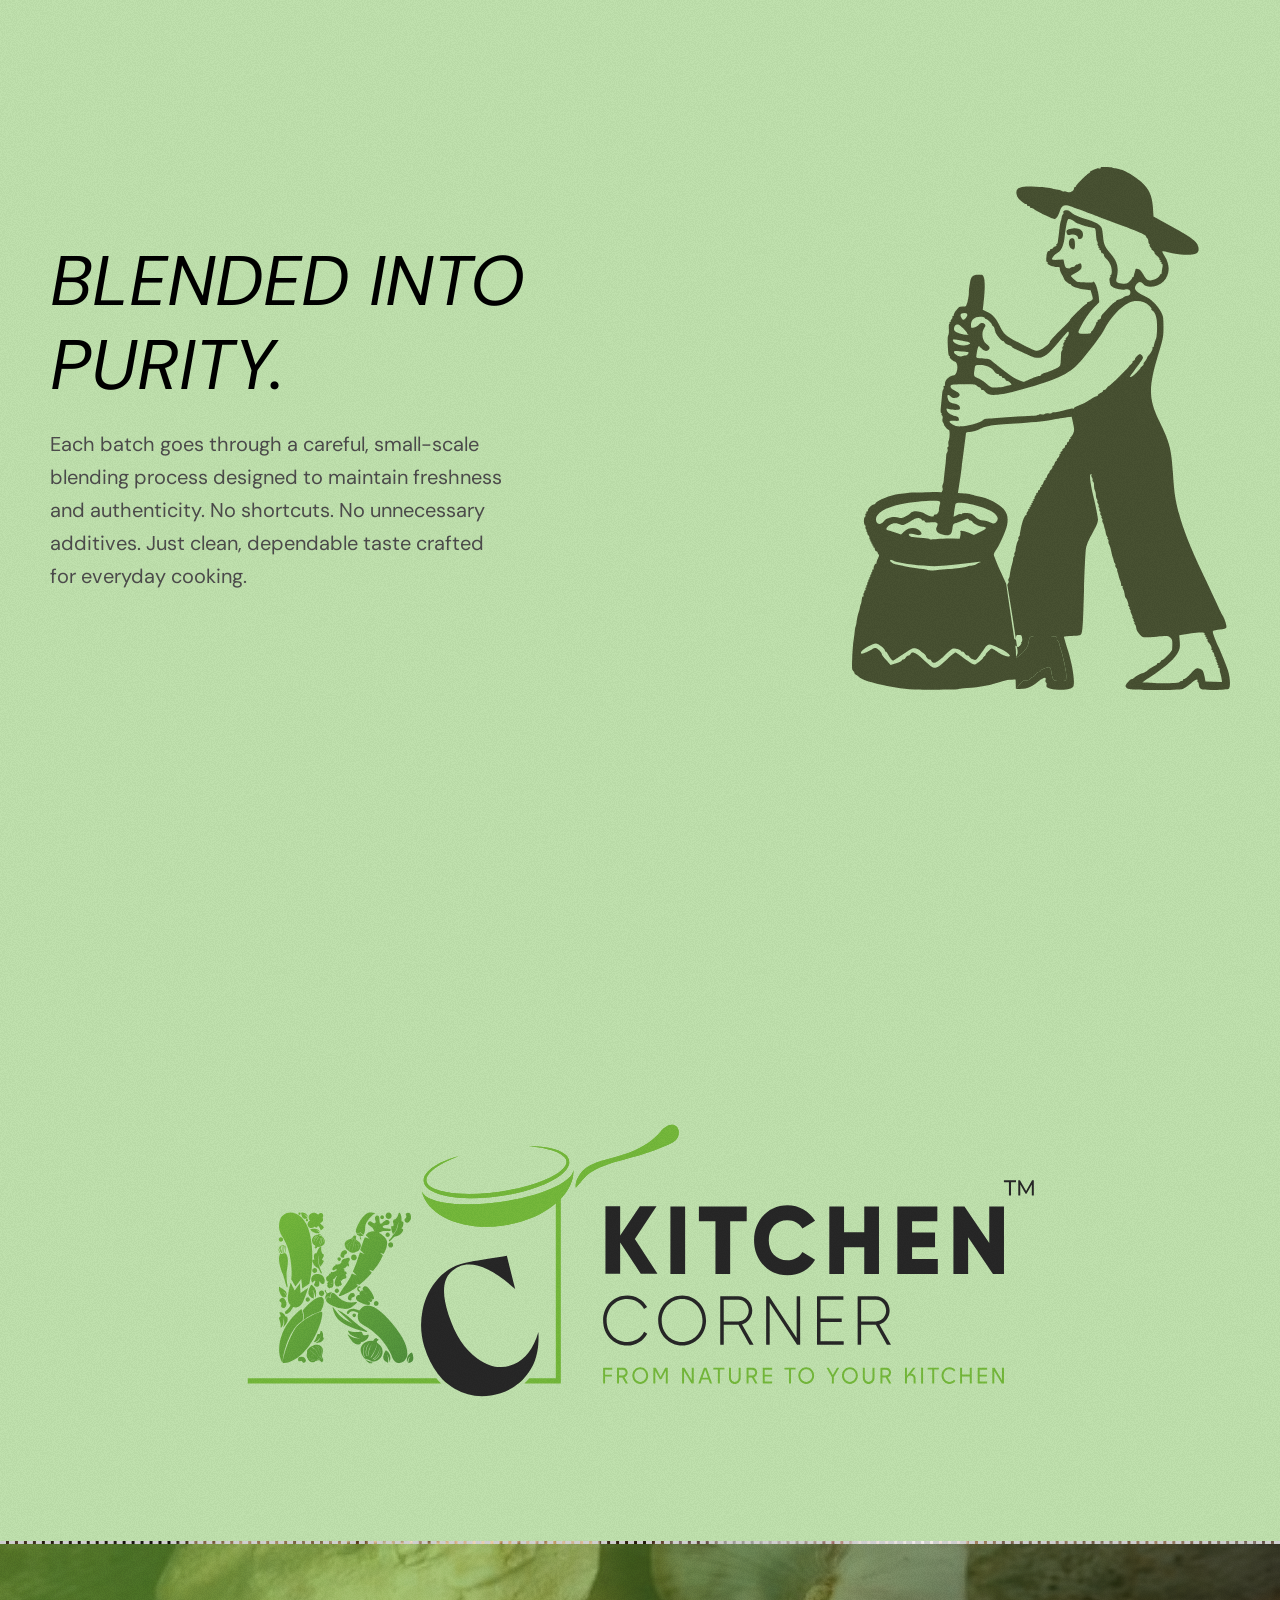
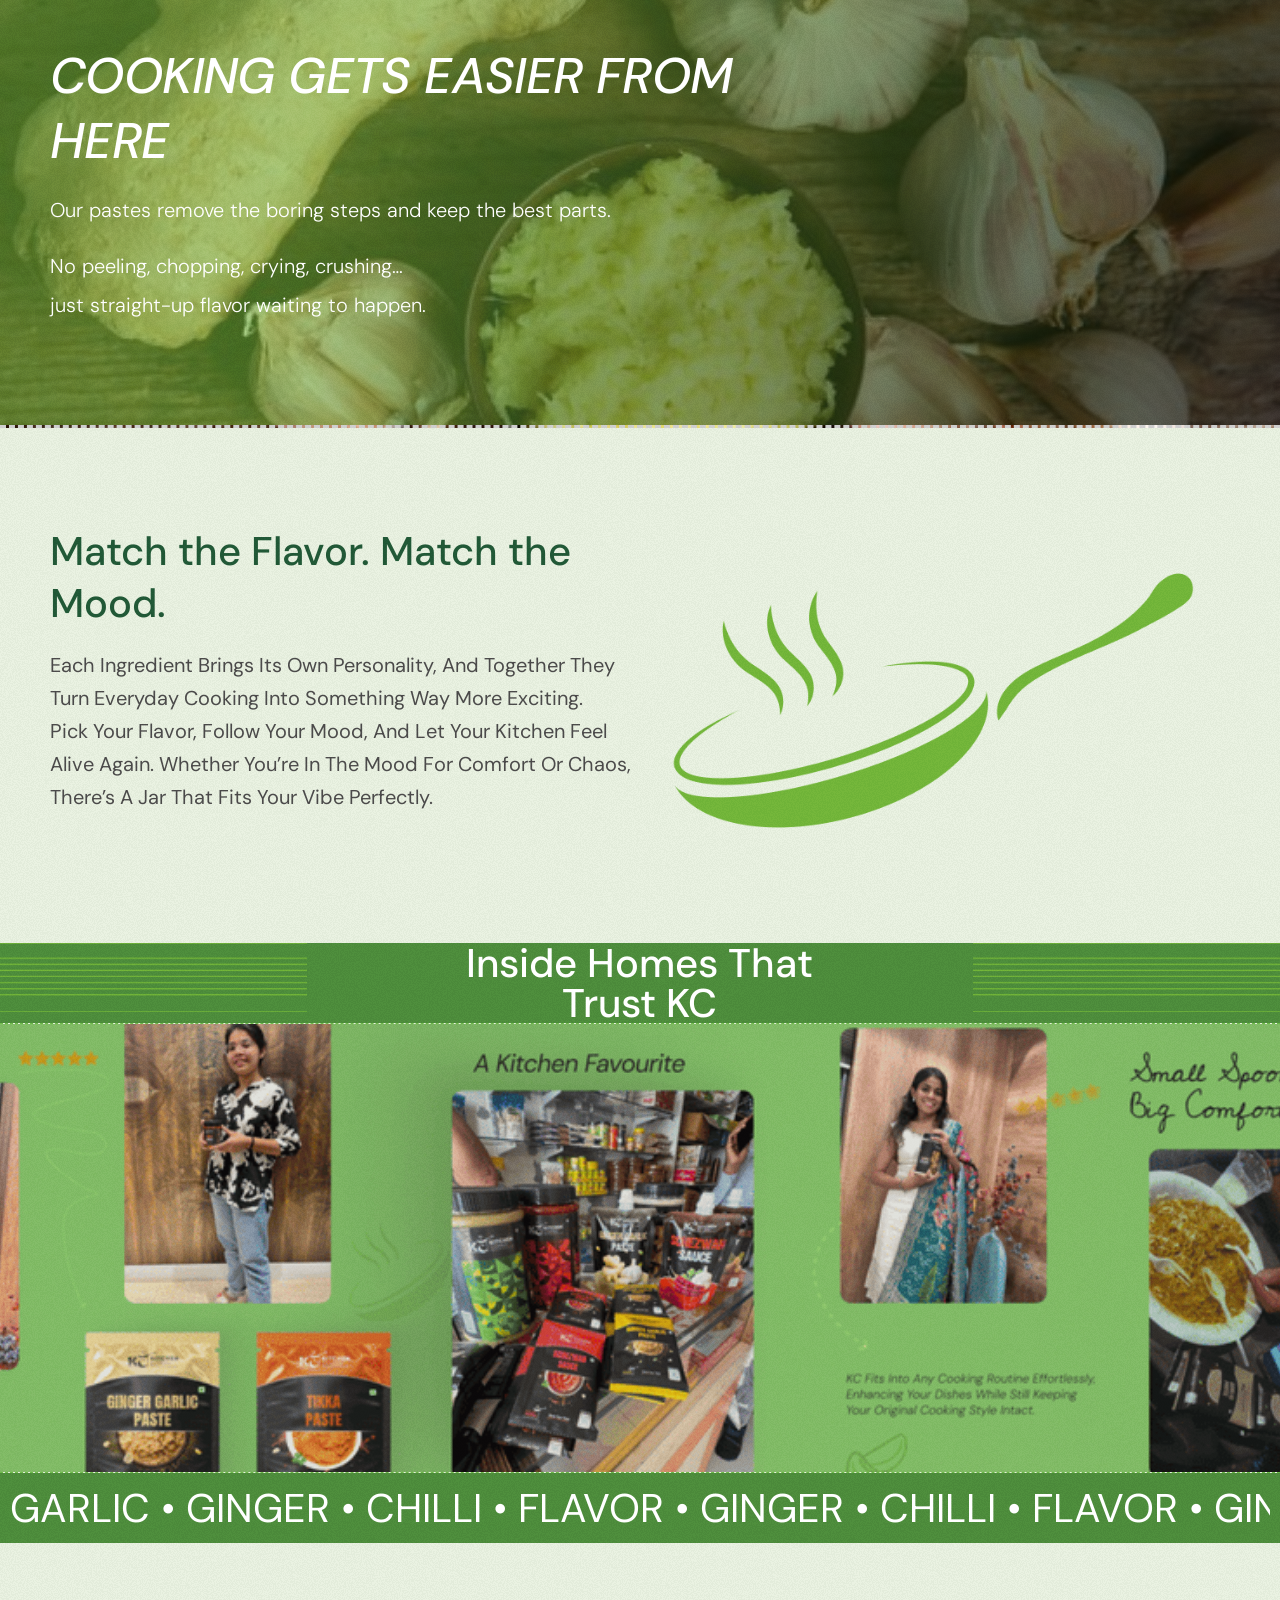
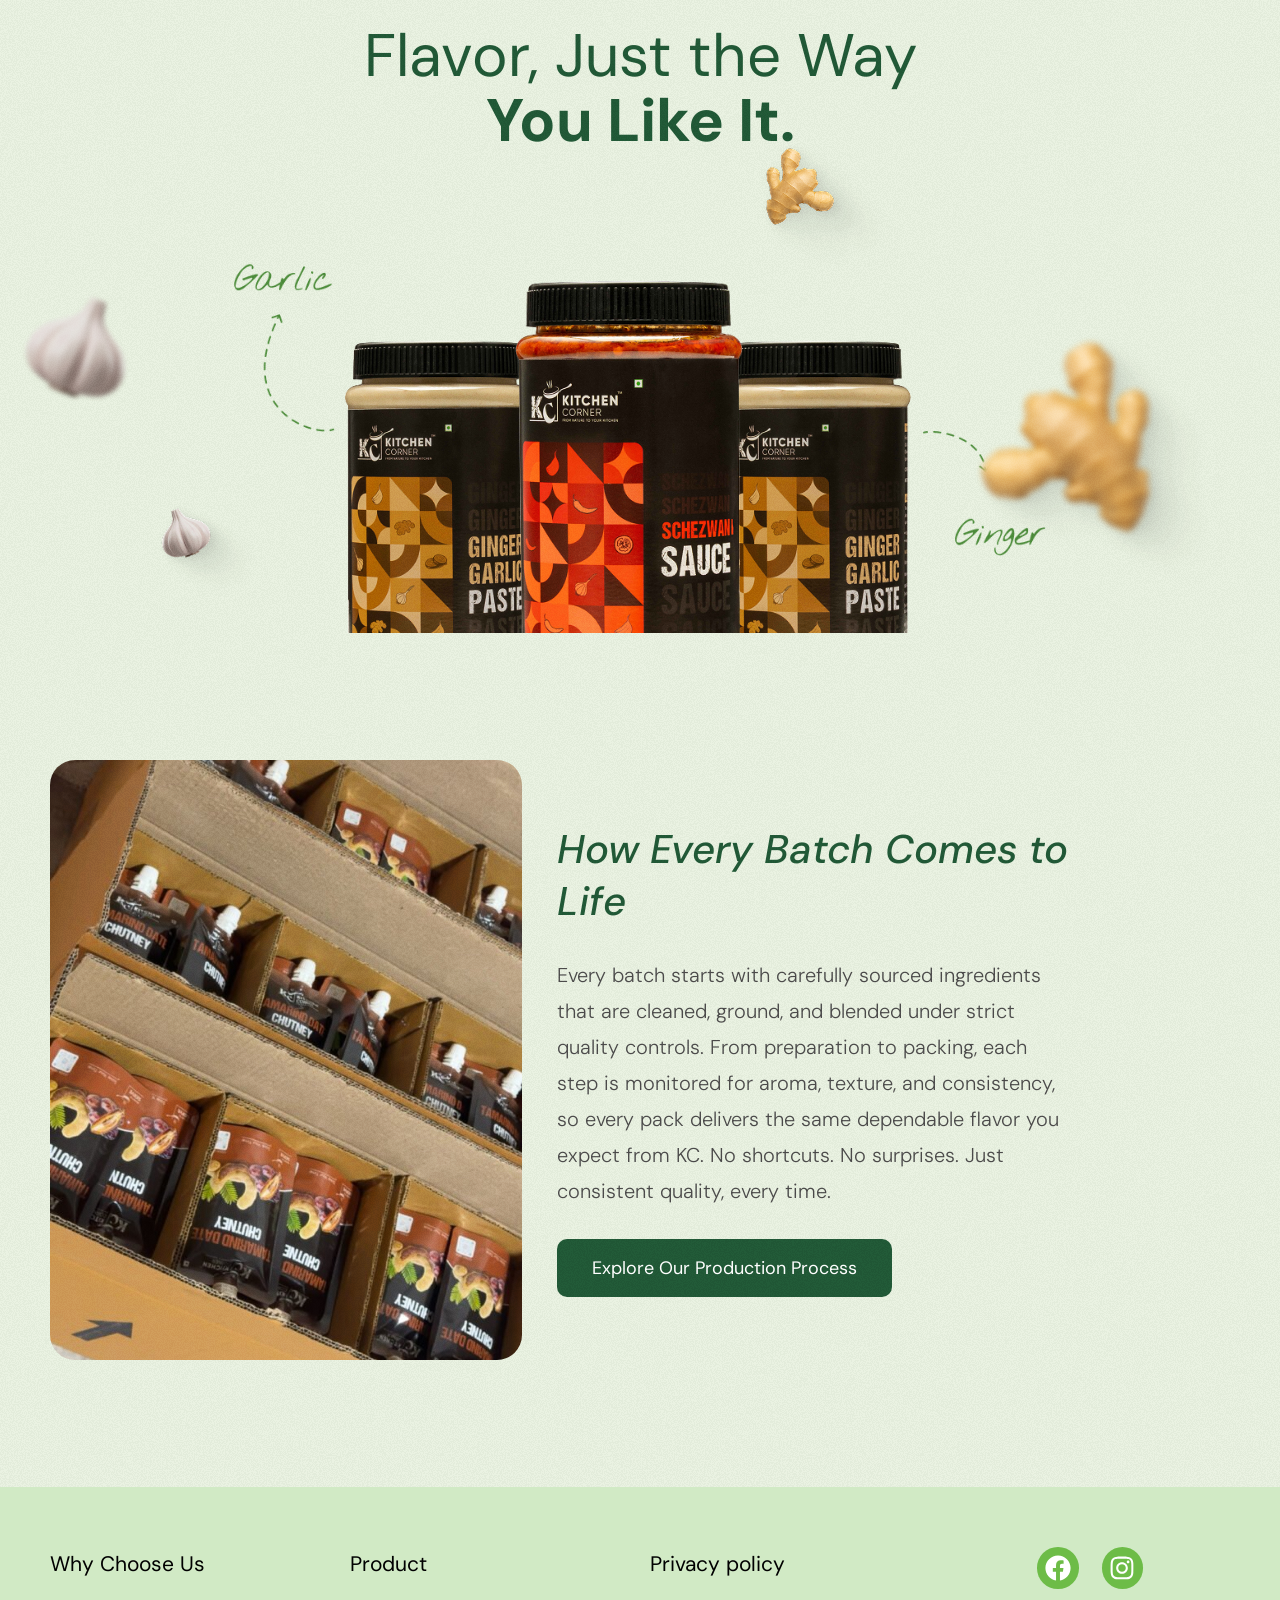
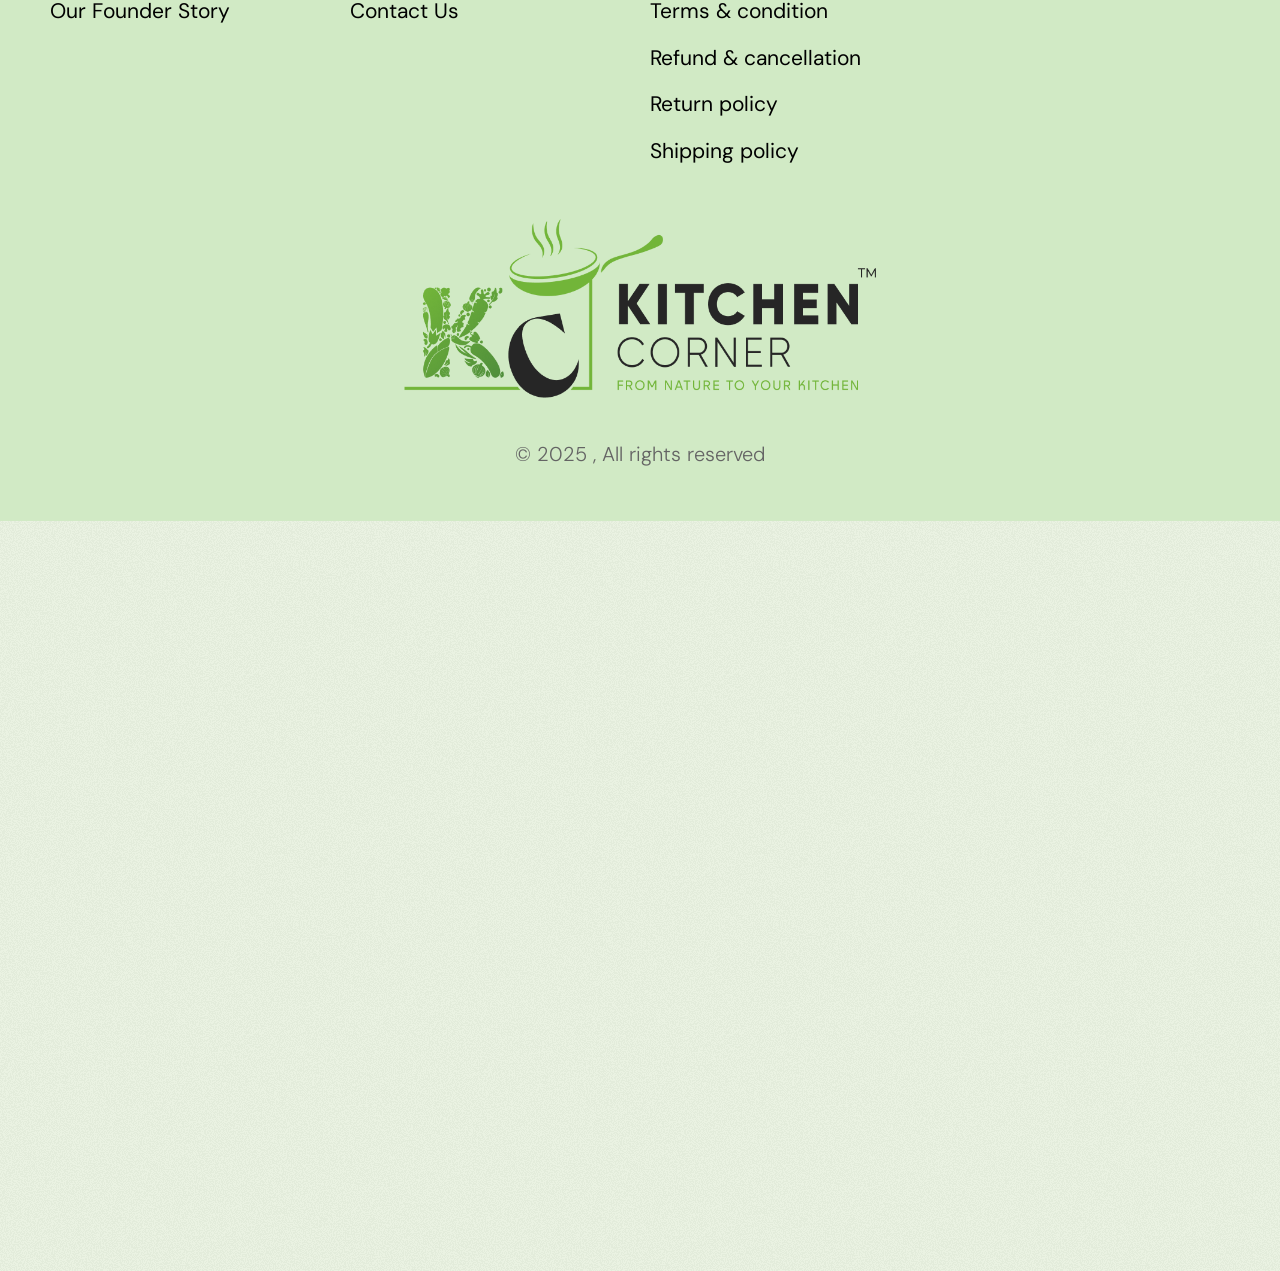
==== commit 9b35e5a7: "Catalogue mode: show products without ordering until the shop launches ordering: false in ga-shop-co" ====
--- a/index.html
+++ b/index.html
@@ -28,7 +28,7 @@
 <link rel="stylesheet" href="/assets/css/ga-fonts.css">
 <link rel="stylesheet" href="/assets/css/ga-base.css">
 <link rel="stylesheet" href="/assets/css/ga-home.css?v=2">
-<link rel="stylesheet" href="/assets/css/ga-shop.css?v=3">
+<link rel="stylesheet" href="/assets/css/ga-shop.css?v=4">
 <script type="application/ld+json">{"@context":"https://schema.org","@graph":[{"@type":"Organization","@id":"https://mykitchencorner.in/#organization","name":"Kitchen Corner","alternateName":"My Kitchen Corner","url":"https://mykitchencorner.in/","logo":{"@type":"ImageObject","@id":"https://mykitchencorner.in/#logo","url":"https://mykitchencorner.in/assets/media/2025/09/Layer_x0020_1.png","contentUrl":"https://mykitchencorner.in/assets/media/2025/09/Layer_x0020_1.png","width":787,"height":299,"caption":"Kitchen Corner"},"image":{"@id":"https://mykitchencorner.in/#logo"},"email":"info@mykitchencorner.in","telephone":"+91 90812 71119","sameAs":["https://www.instagram.com/kitchencorner.in/"]},{"@type":"WebSite","@id":"https://mykitchencorner.in/#website","url":"https://mykitchencorner.in/","name":"Kitchen Corner","description":"Kitchen Corner is the official home of My Kitchen Corner, a brand known for real, honest kitchen essentials. Discover our story, ingredients, and the taste that makes us trusted in every home.","publisher":{"@id":"https://mykitchencorner.in/#organization"},"inLanguage":"en-US"},{"@type":"WebPage","@id":"https://mykitchencorner.in/#webpage","url":"https://mykitchencorner.in/","name":"Kitchen Corner | Official My Kitchen Corner Website","description":"Kitchen Corner is the official home of My Kitchen Corner, a brand known for real, honest kitchen essentials. Discover our story, ingredients, and the taste that makes us trusted in every home.","isPartOf":{"@id":"https://mykitchencorner.in/#website"},"about":{"@id":"https://mykitchencorner.in/#organization"},"primaryImageOfPage":{"@type":"ImageObject","url":"https://mykitchencorner.in/assets/media/2025/12/IMG_6729-1024x768.webp"},"inLanguage":"en-US"}]}</script>
 </head>
 <body class="ga-body ga-home">
@@ -552,7 +552,7 @@
 <script src="/assets/js/ga-main.js"></script>
 <script src="/assets/js/ga-carousel.js"></script>
 <script src="/assets/js/ga-journey.js"></script>
-<script src="/assets/js/ga-shop-config.js?v=4"></script>
-<script src="/assets/js/ga-shop.js?v=5"></script>
+<script src="/assets/js/ga-shop-config.js?v=5"></script>
+<script src="/assets/js/ga-shop.js?v=6"></script>
 </body>
 </html>
--- a/assets/css/ga-shop.css
+++ b/assets/css/ga-shop.css
@@ -889,3 +889,59 @@
     width: 100%;
   }
 }
+
+/* ---------- catalogue mode (ordering: false in ga-shop-config.js) ---------- */
+.ga-catalog .ga-cart-btn {
+  display: none !important;
+}
+.ga-pcard-sizes {
+  margin-top: auto;
+  padding: 0 10px 10px;
+  font-family: var(--ga-font);
+  font-size: 15px;
+  color: #6b6b6b;
+}
+.ga-sizes--list {
+  list-style: none;
+  margin: 0;
+  padding: 0;
+}
+.ga-sizes--list .ga-size {
+  display: inline-flex;
+  flex-direction: column;
+  align-items: center;
+  gap: 3px;
+  cursor: default;
+}
+.ga-sizes--list .ga-size:hover {
+  border-color: #c9d8bf;
+}
+.ga-size-pack {
+  font-size: 12px;
+  font-weight: 400;
+  color: #6b6b6b;
+}
+.ga-pdp-soon {
+  display: flex;
+  flex-direction: column;
+  align-items: flex-start;
+  gap: 14px;
+  padding: 20px 22px;
+  border: 1px solid #dfe9d6;
+  border-radius: 14px;
+  background: #fff;
+}
+.ga-pdp-soon strong {
+  color: var(--ga-green-deep);
+}
+.ga-pdp-soon .ga-btn {
+  padding: 14px 30px;
+  border-radius: 100px;
+  font-weight: 500;
+}
+@media (max-width: 767px) {
+  .ga-pcard-sizes {
+    padding: 0 0 10px;
+    font-size: 13px;
+  }
+}
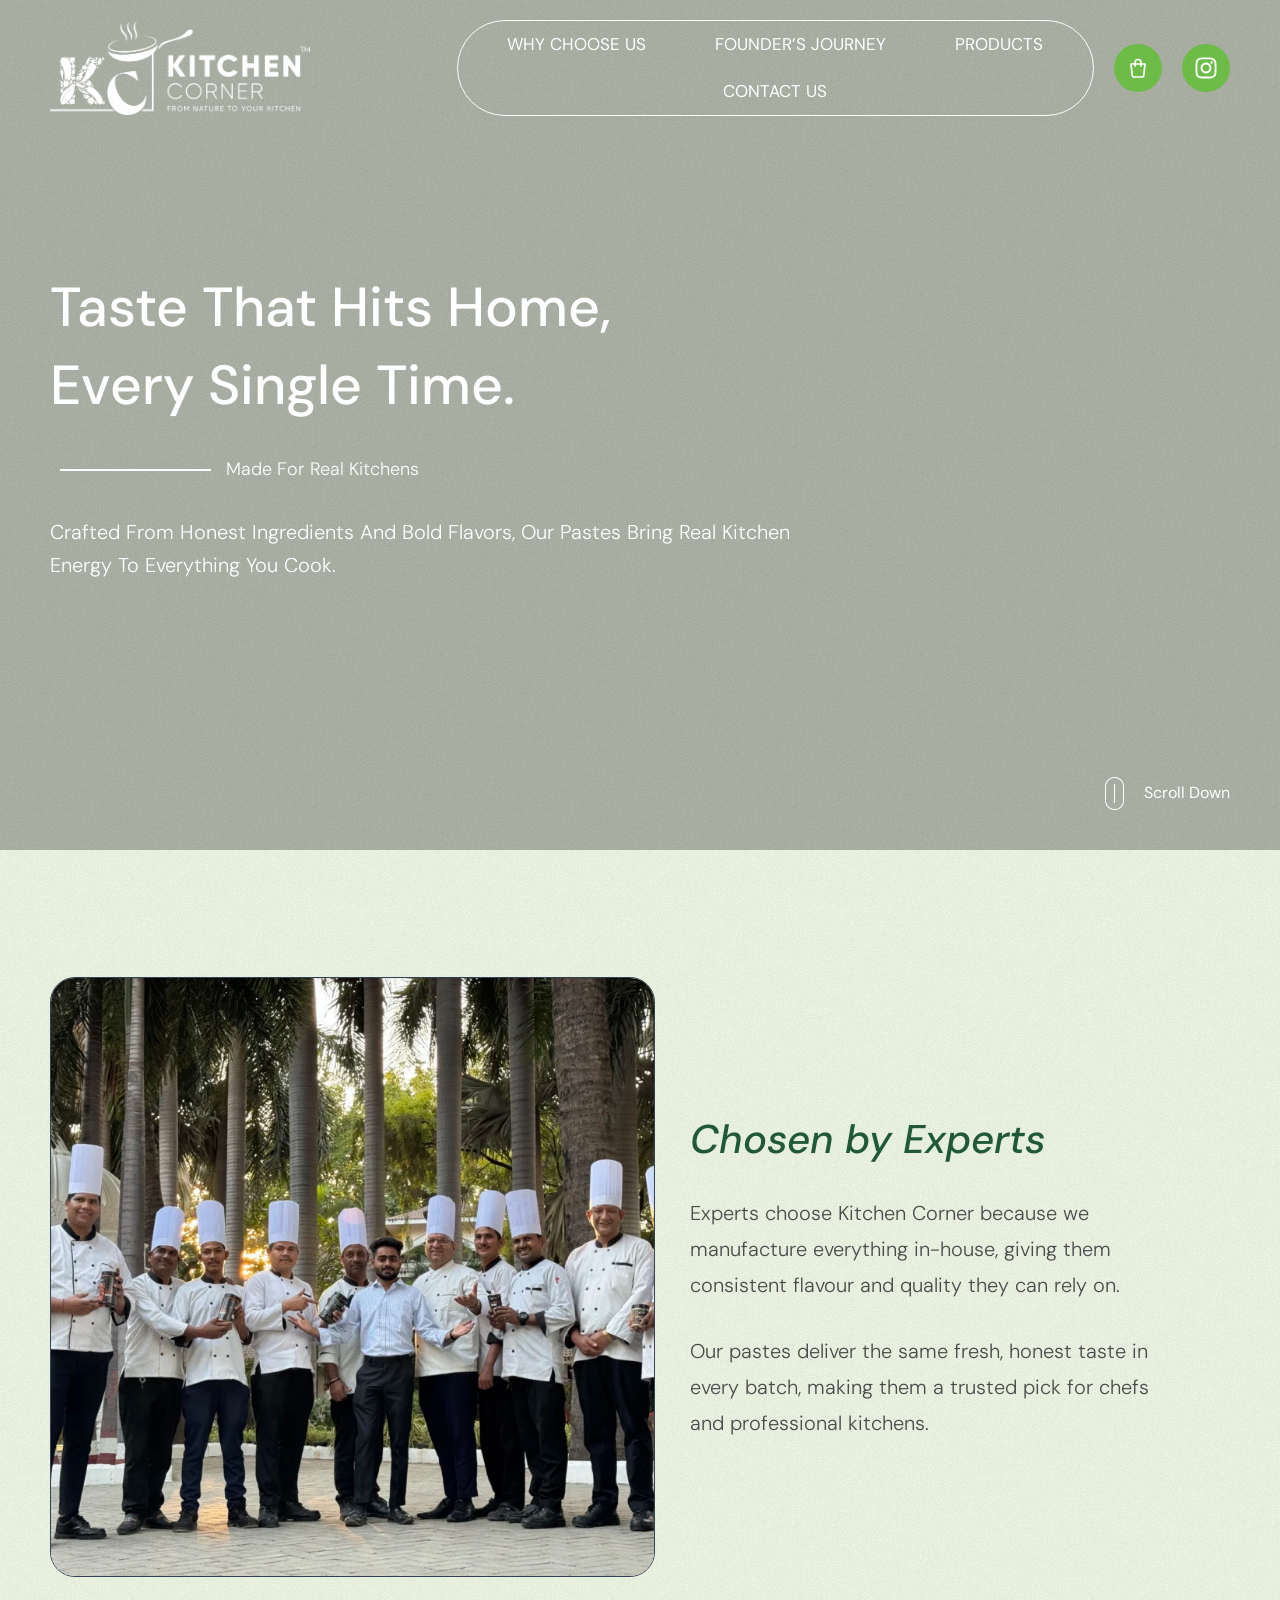
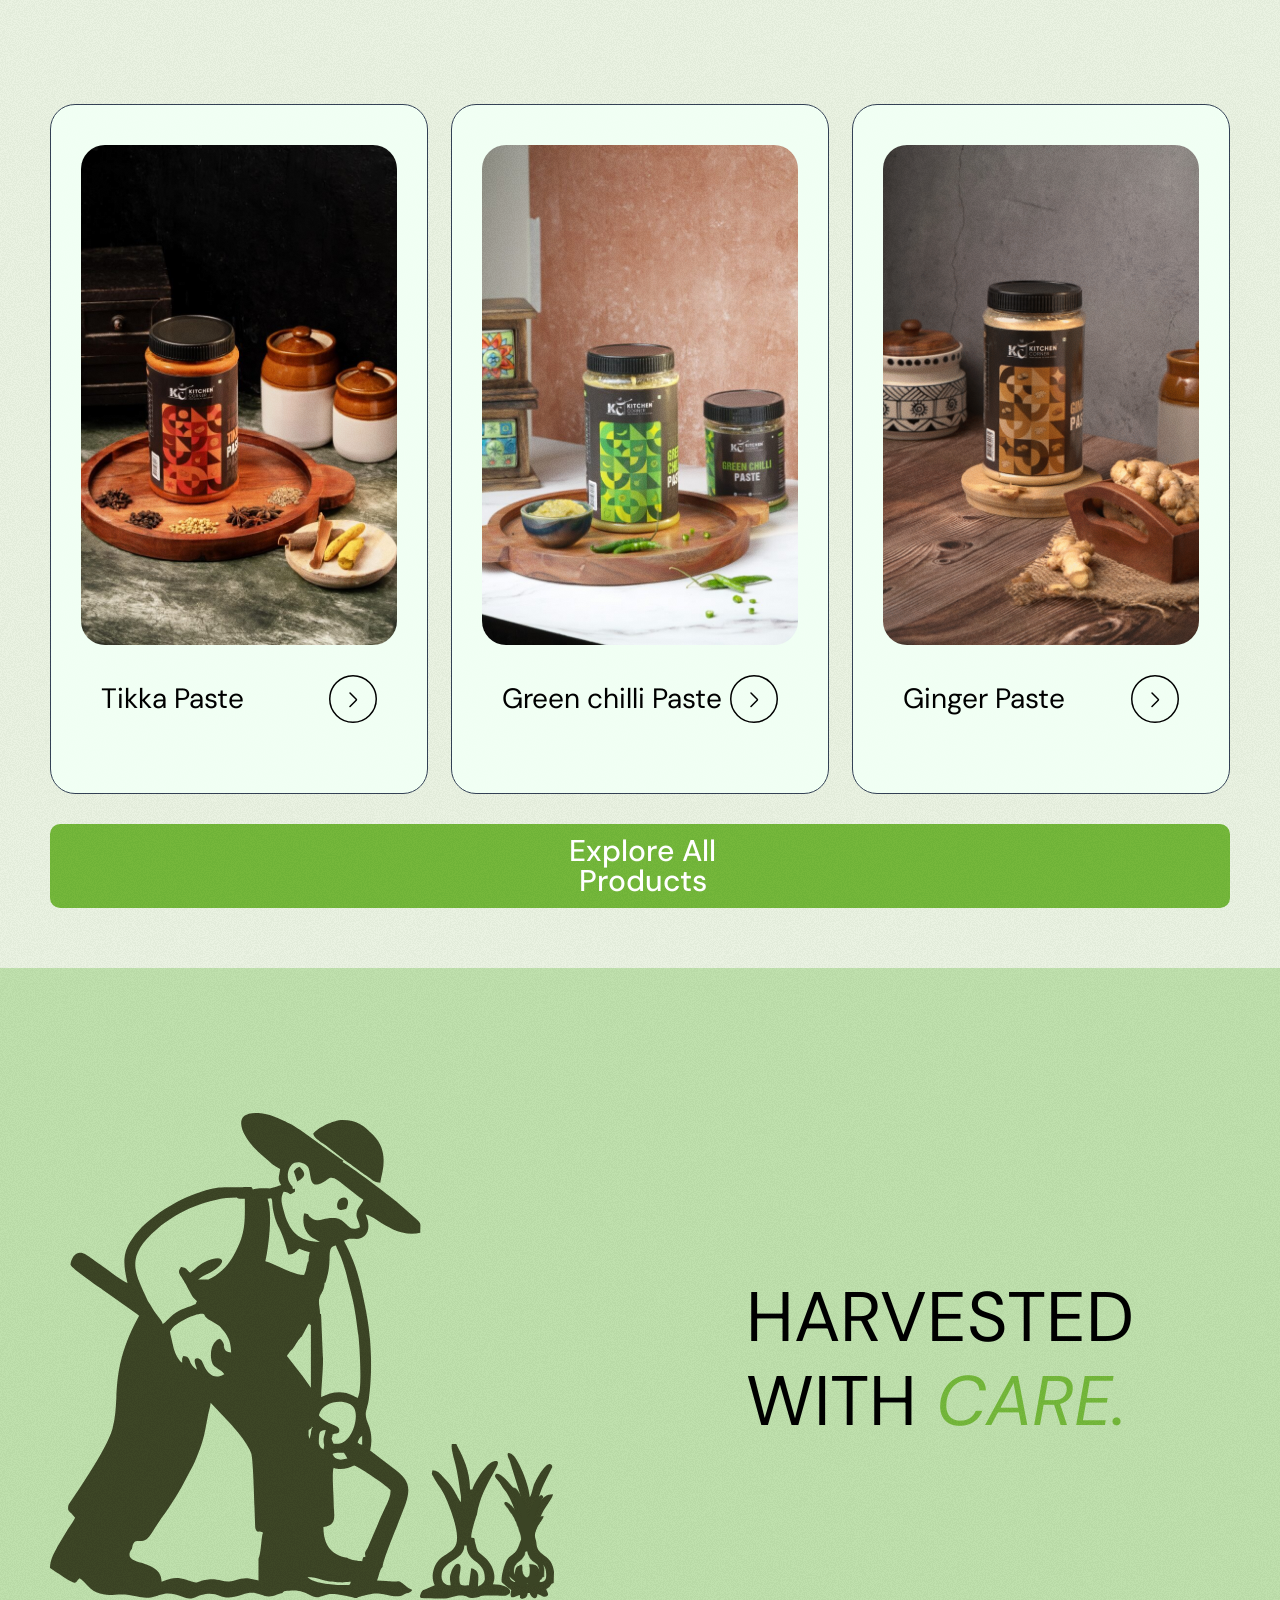
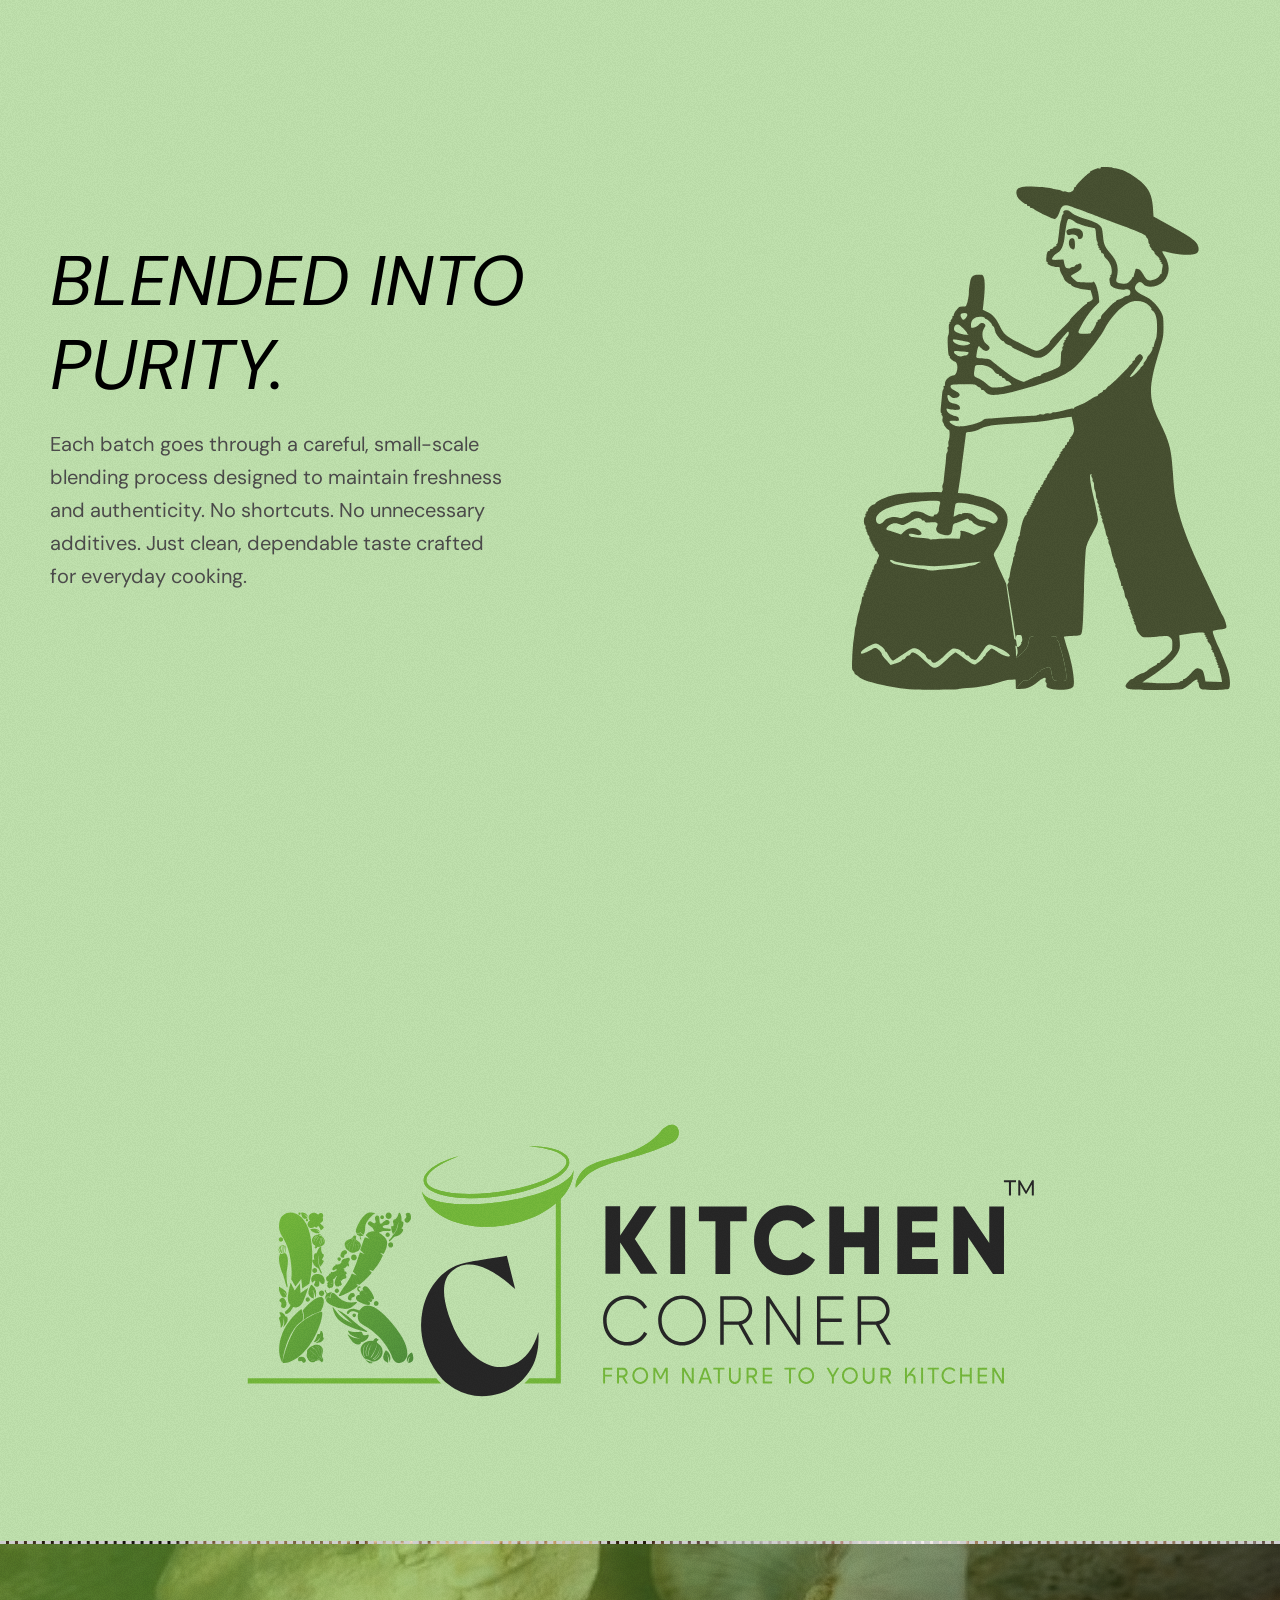
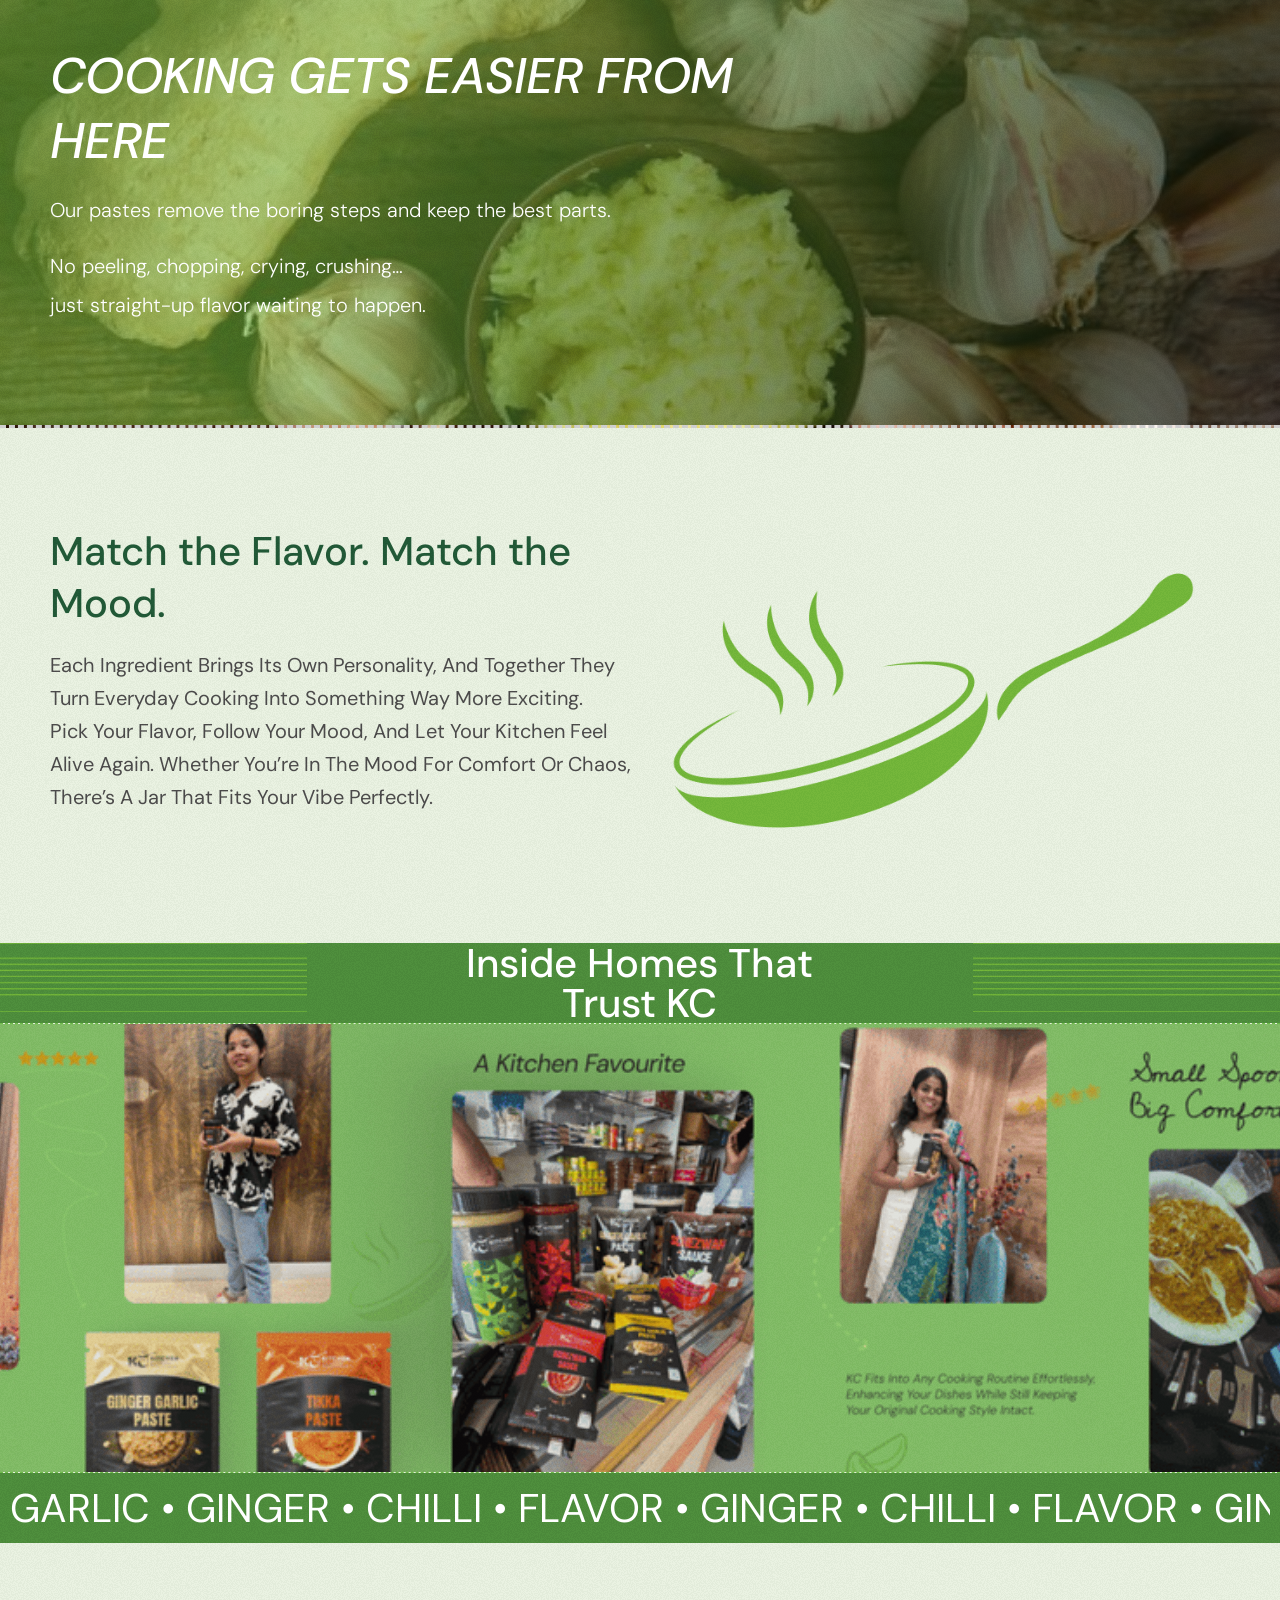
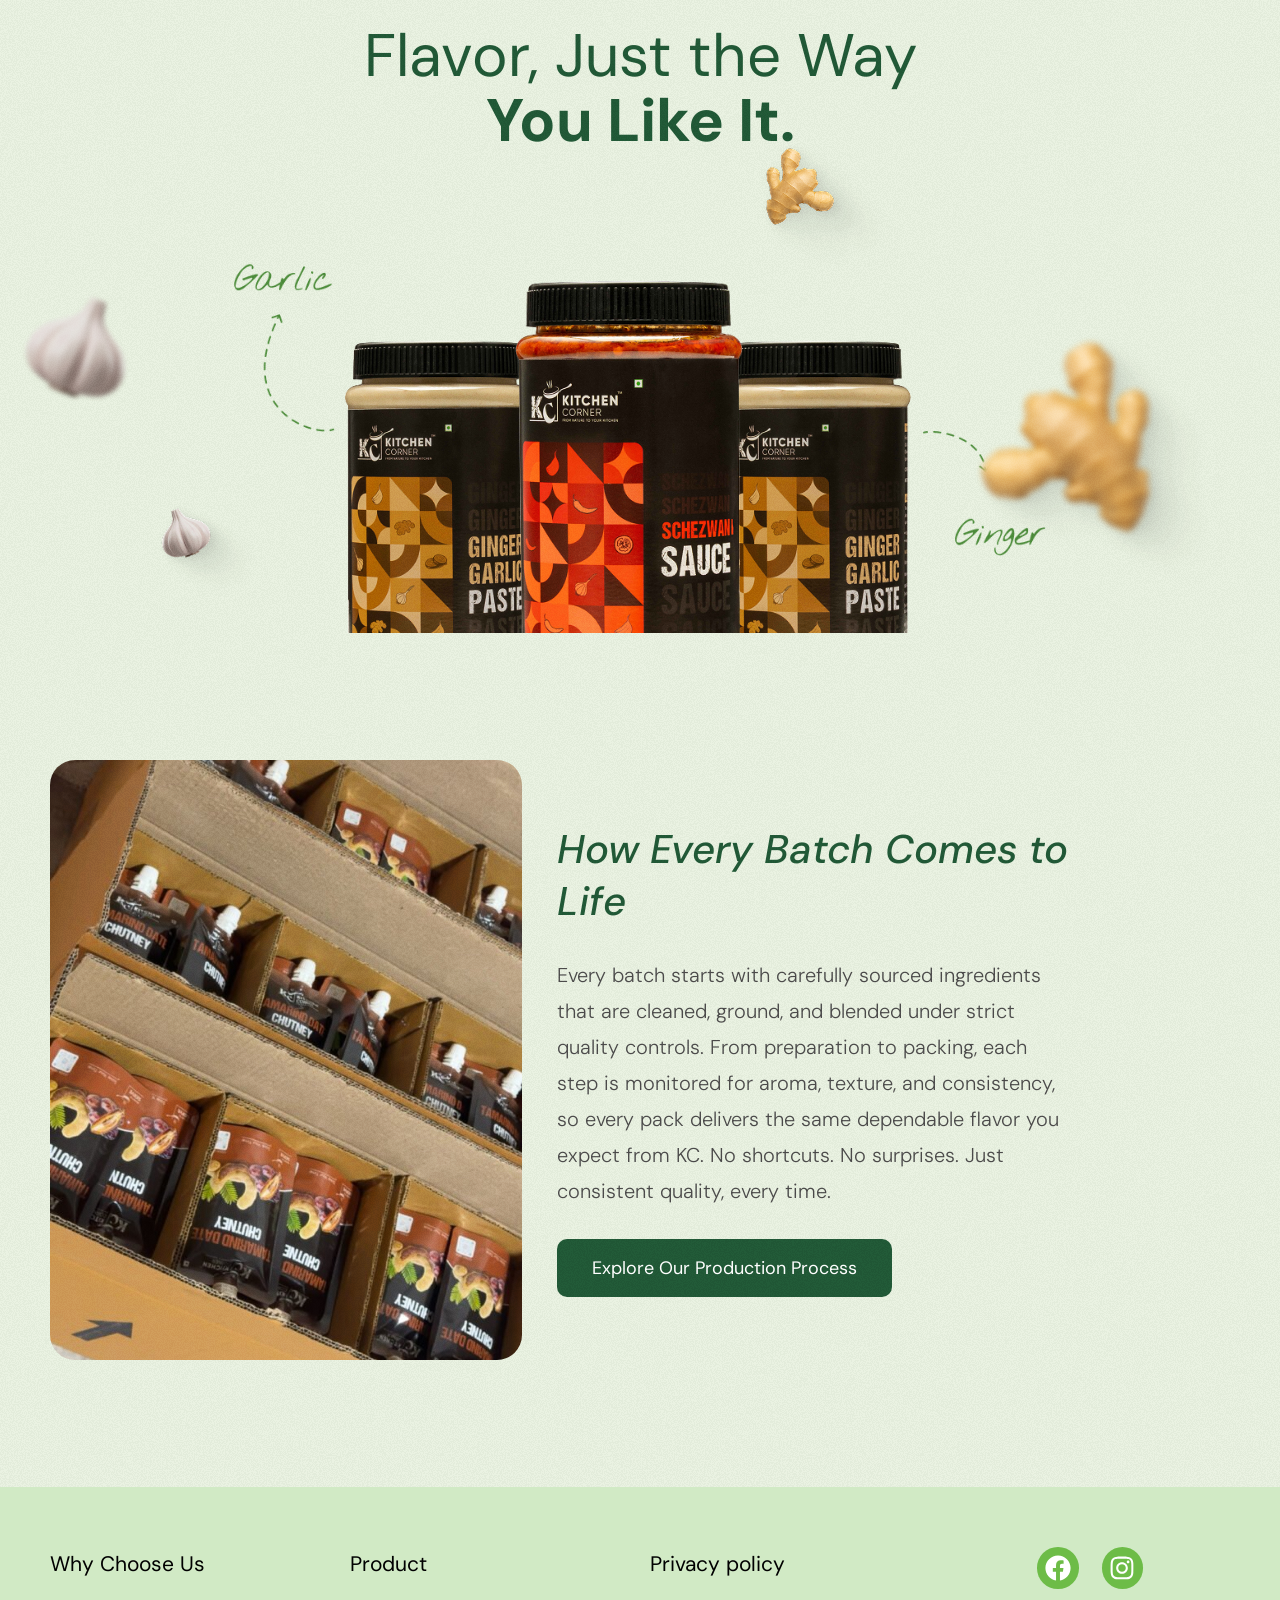
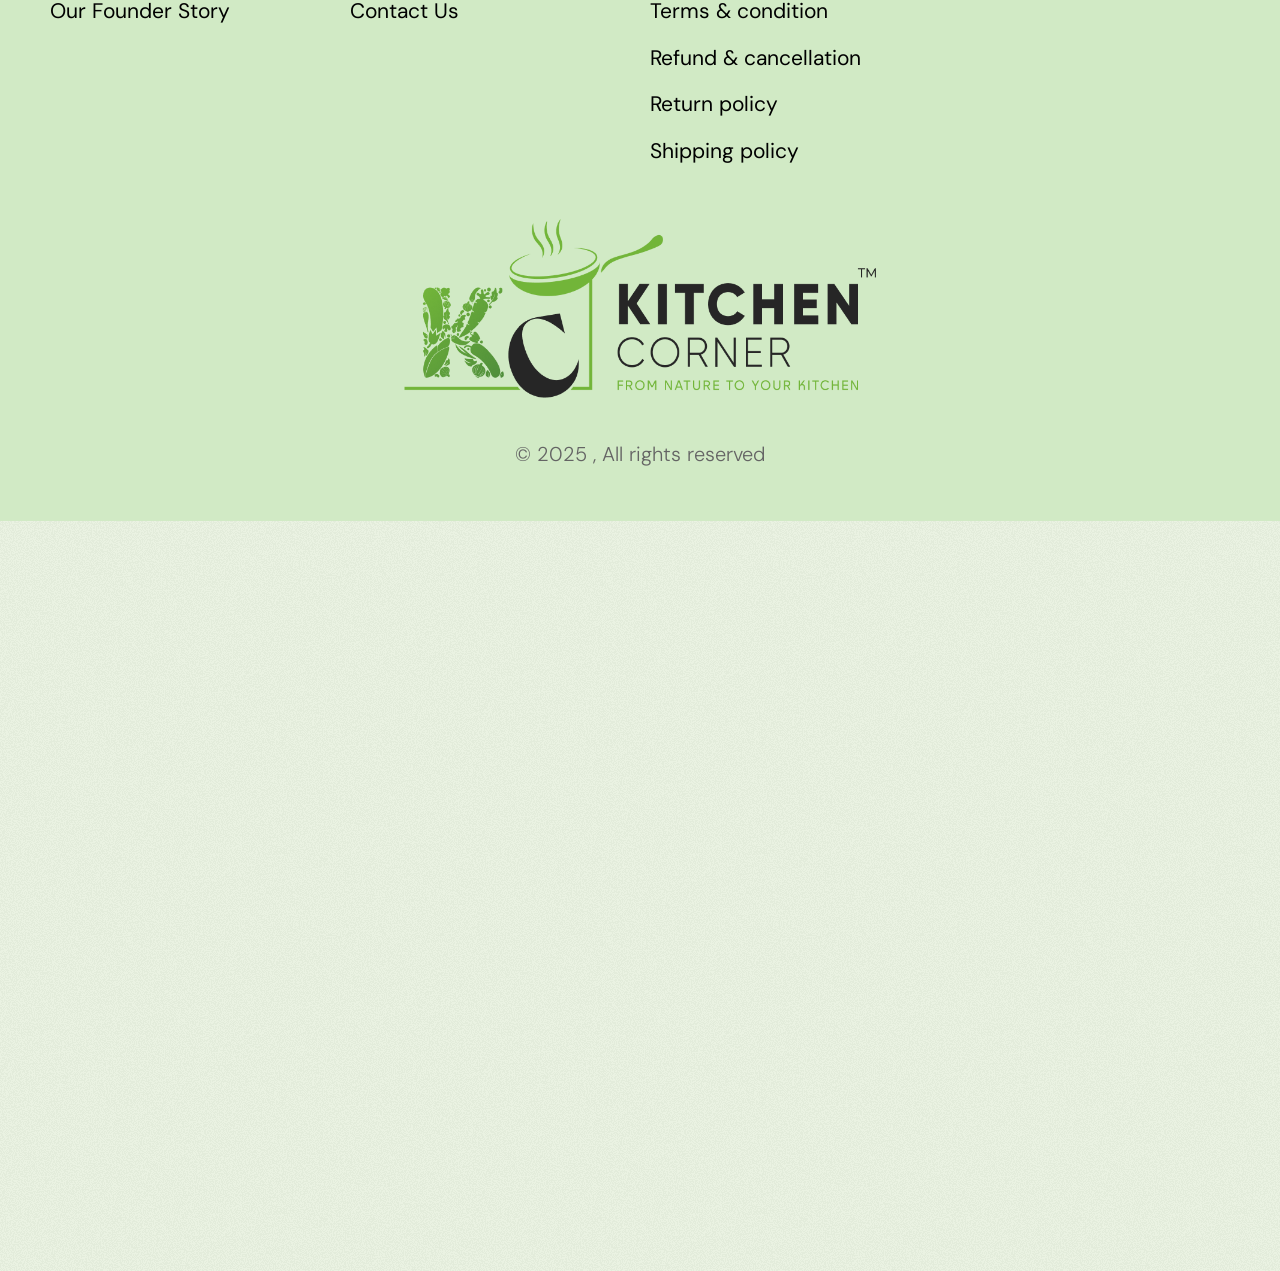
==== commit 3c0a8b00: "Open the shop: turn ordering on PhonePe has approved store.mykitchencorner.in, so the storefront goe" ====
--- a/index.html
+++ b/index.html
@@ -28,7 +28,7 @@
 <link rel="stylesheet" href="/assets/css/ga-fonts.css">
 <link rel="stylesheet" href="/assets/css/ga-base.css">
 <link rel="stylesheet" href="/assets/css/ga-home.css?v=2">
-<link rel="stylesheet" href="/assets/css/ga-shop.css?v=4">
+<link rel="stylesheet" href="/assets/css/ga-shop.css?v=5">
 <script type="application/ld+json">{"@context":"https://schema.org","@graph":[{"@type":"Organization","@id":"https://mykitchencorner.in/#organization","name":"Kitchen Corner","alternateName":"My Kitchen Corner","url":"https://mykitchencorner.in/","logo":{"@type":"ImageObject","@id":"https://mykitchencorner.in/#logo","url":"https://mykitchencorner.in/assets/media/2025/09/Layer_x0020_1.png","contentUrl":"https://mykitchencorner.in/assets/media/2025/09/Layer_x0020_1.png","width":787,"height":299,"caption":"Kitchen Corner"},"image":{"@id":"https://mykitchencorner.in/#logo"},"email":"info@mykitchencorner.in","telephone":"+91 90812 71119","sameAs":["https://www.instagram.com/kitchencorner.in/"]},{"@type":"WebSite","@id":"https://mykitchencorner.in/#website","url":"https://mykitchencorner.in/","name":"Kitchen Corner","description":"Kitchen Corner is the official home of My Kitchen Corner, a brand known for real, honest kitchen essentials. Discover our story, ingredients, and the taste that makes us trusted in every home.","publisher":{"@id":"https://mykitchencorner.in/#organization"},"inLanguage":"en-US"},{"@type":"WebPage","@id":"https://mykitchencorner.in/#webpage","url":"https://mykitchencorner.in/","name":"Kitchen Corner | Official My Kitchen Corner Website","description":"Kitchen Corner is the official home of My Kitchen Corner, a brand known for real, honest kitchen essentials. Discover our story, ingredients, and the taste that makes us trusted in every home.","isPartOf":{"@id":"https://mykitchencorner.in/#website"},"about":{"@id":"https://mykitchencorner.in/#organization"},"primaryImageOfPage":{"@type":"ImageObject","url":"https://mykitchencorner.in/assets/media/2025/12/IMG_6729-1024x768.webp"},"inLanguage":"en-US"}]}</script>
 </head>
 <body class="ga-body ga-home">
@@ -552,7 +552,7 @@
 <script src="/assets/js/ga-main.js"></script>
 <script src="/assets/js/ga-carousel.js"></script>
 <script src="/assets/js/ga-journey.js"></script>
-<script src="/assets/js/ga-shop-config.js?v=5"></script>
+<script src="/assets/js/ga-shop-config.js?v=6"></script>
 <script src="/assets/js/ga-shop.js?v=6"></script>
 </body>
 </html>
--- a/assets/css/ga-shop.css
+++ b/assets/css/ga-shop.css
@@ -945,3 +945,15 @@
     font-size: 13px;
   }
 }
+
+/* long product descriptions (How to use / Ingredients / Storage / Allergy) */
+.ga-pdp-desc h3 {
+  margin-top: 6px;
+  font-size: 17px;
+  font-weight: 600;
+  color: var(--ga-ink);
+}
+.ga-pdp-desc p + h3,
+.ga-pdp-desc ul + h3 {
+  margin-top: 10px;
+}
